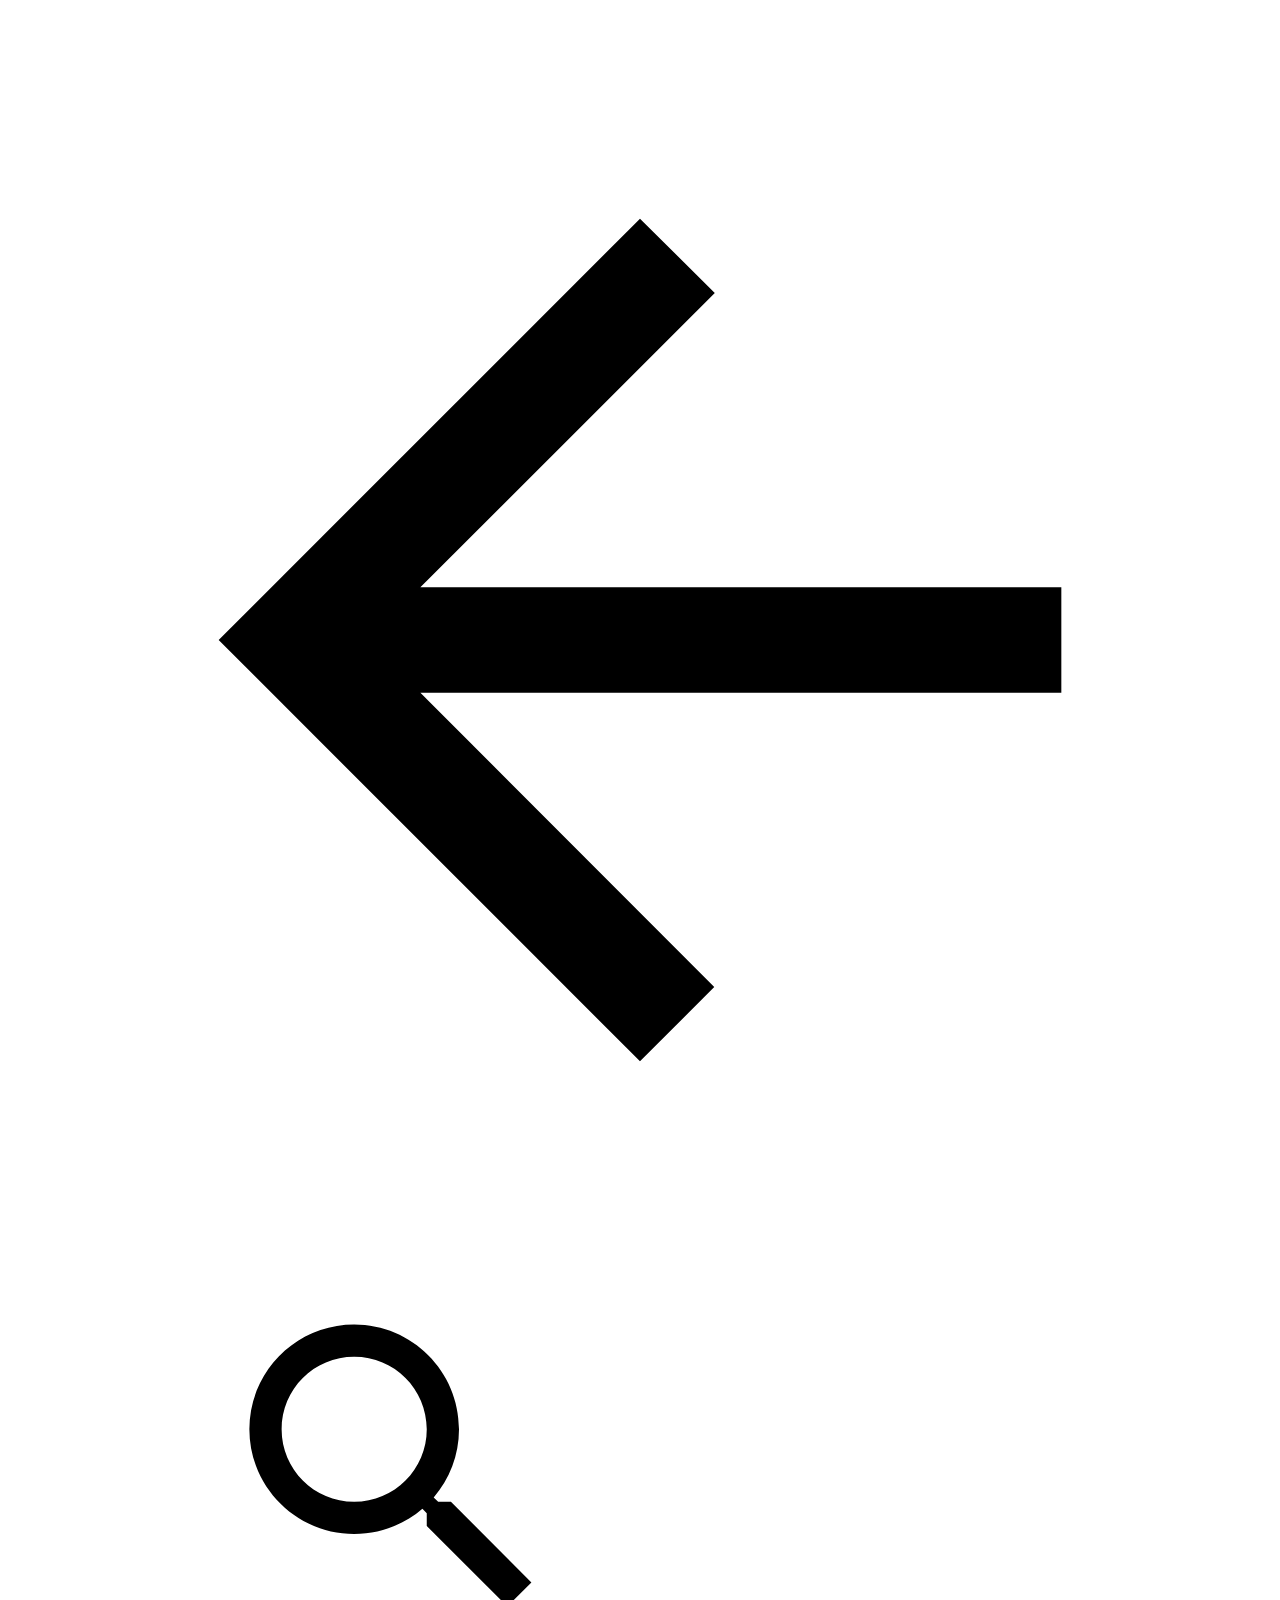
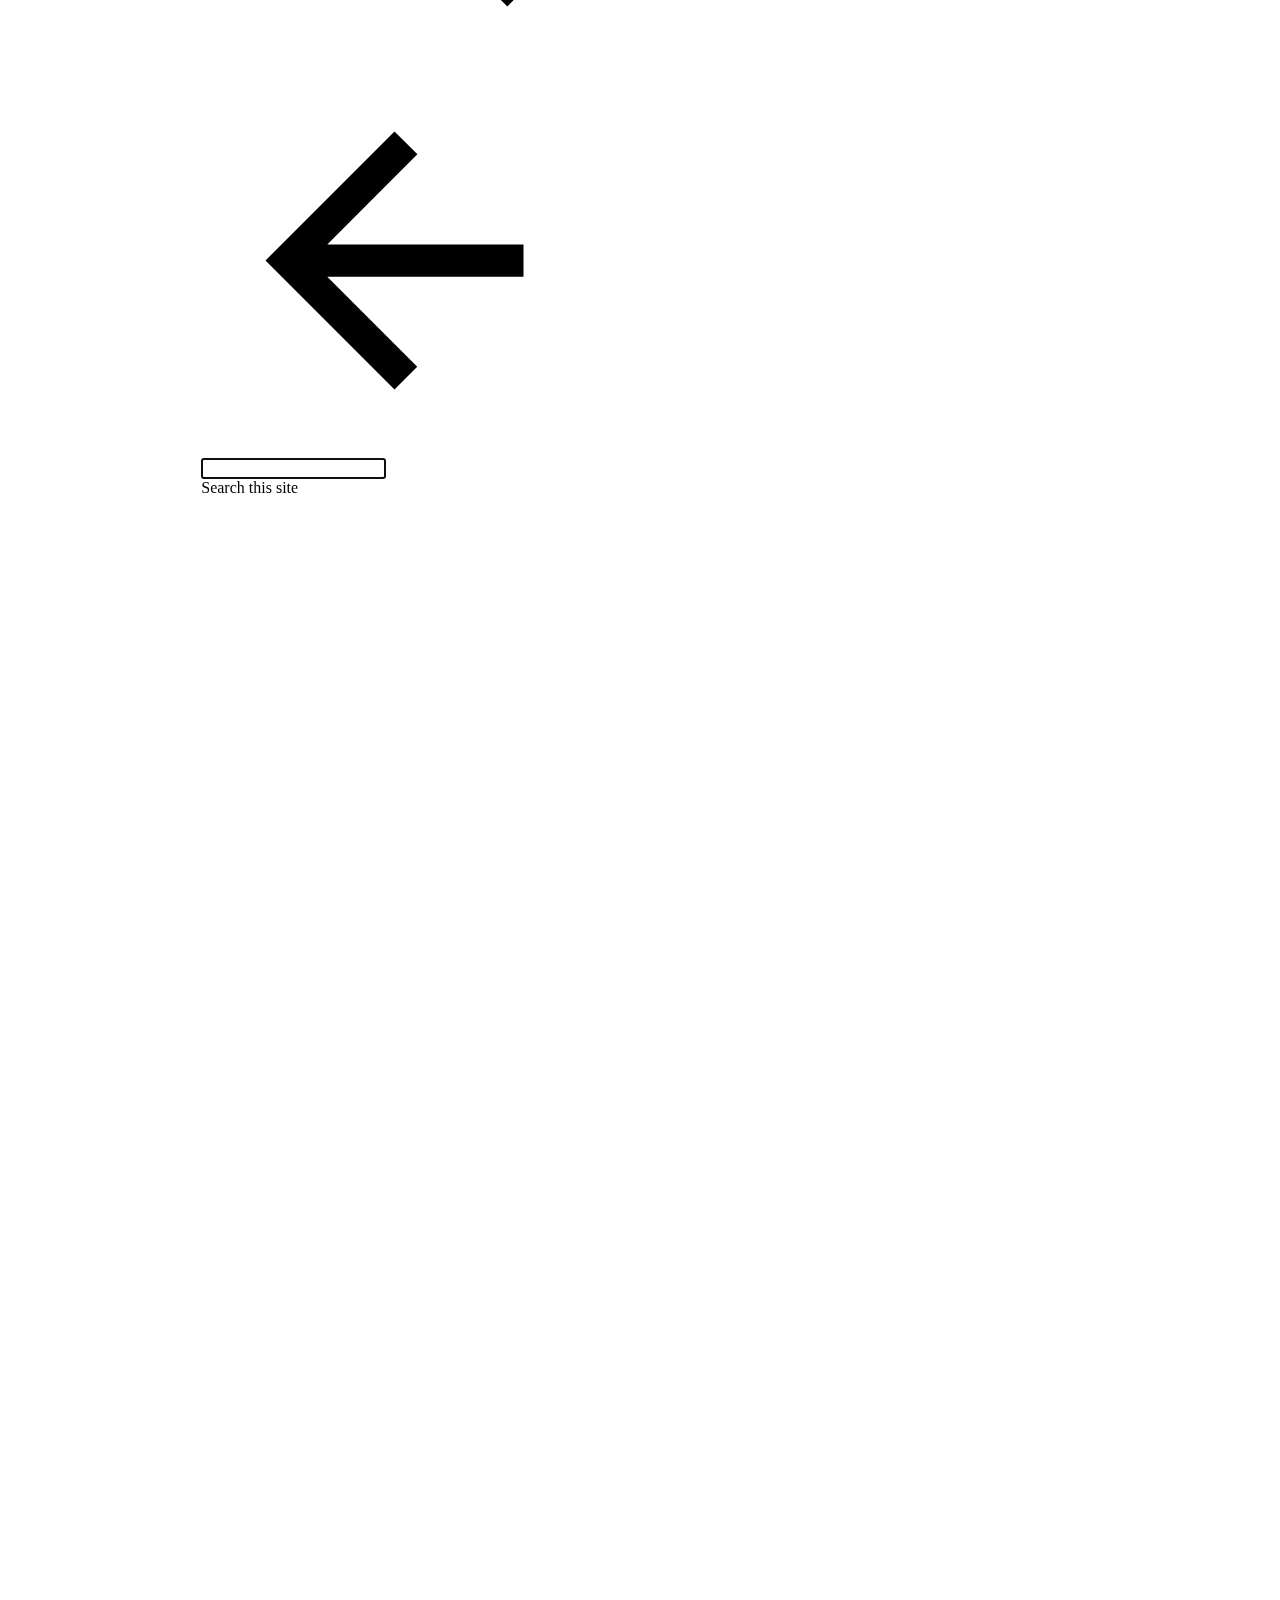
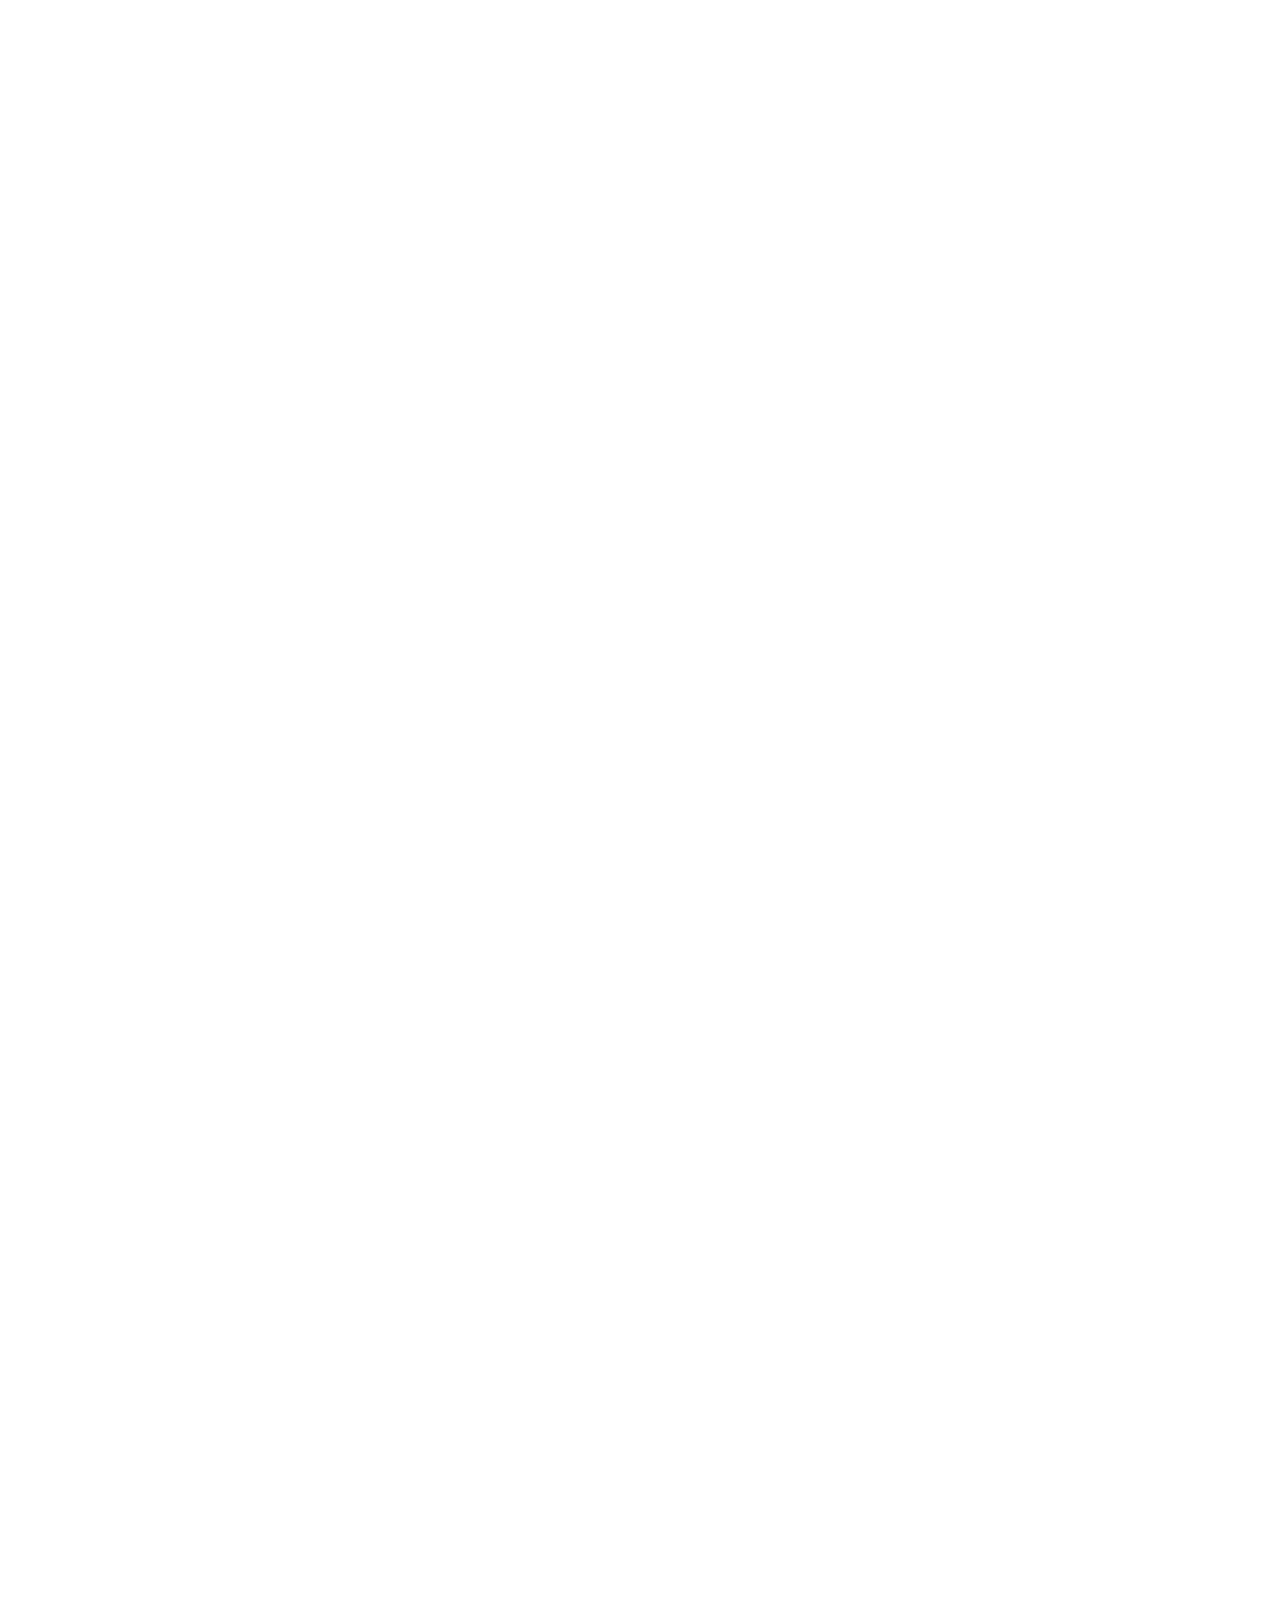
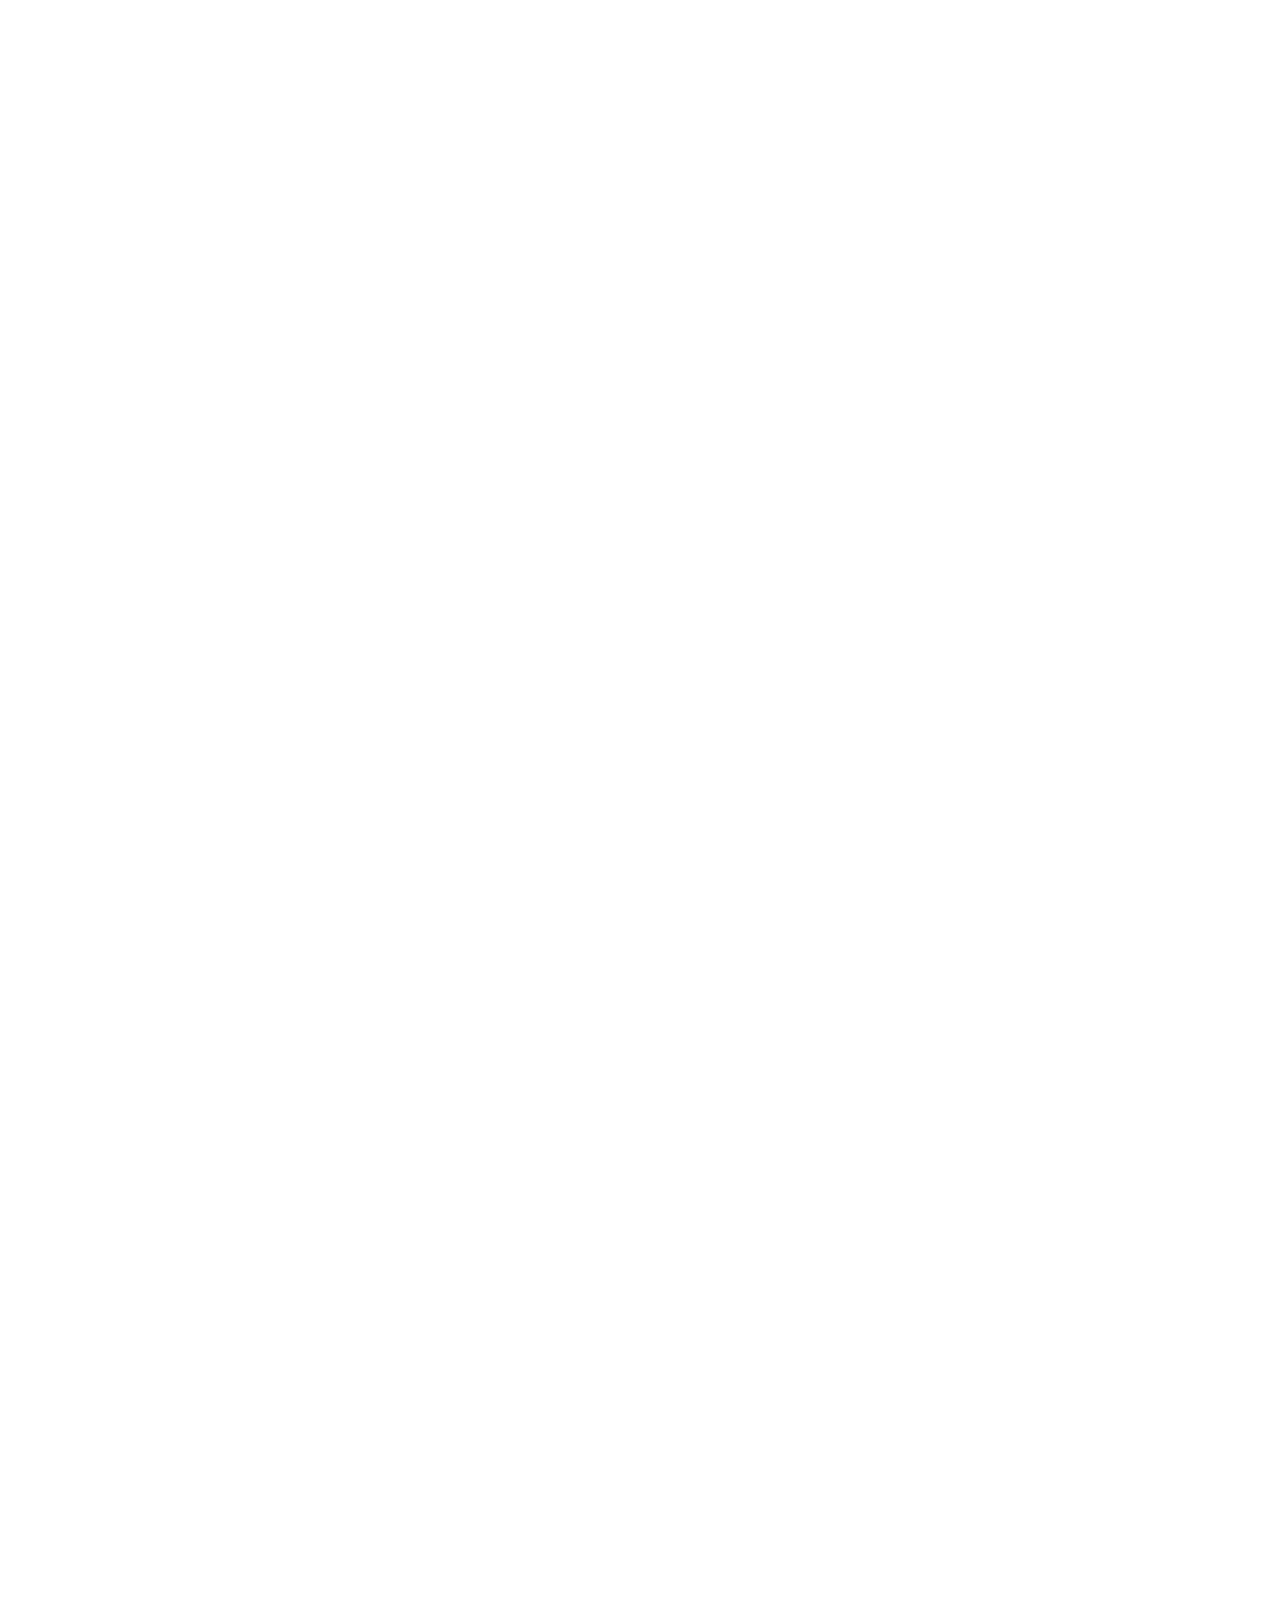
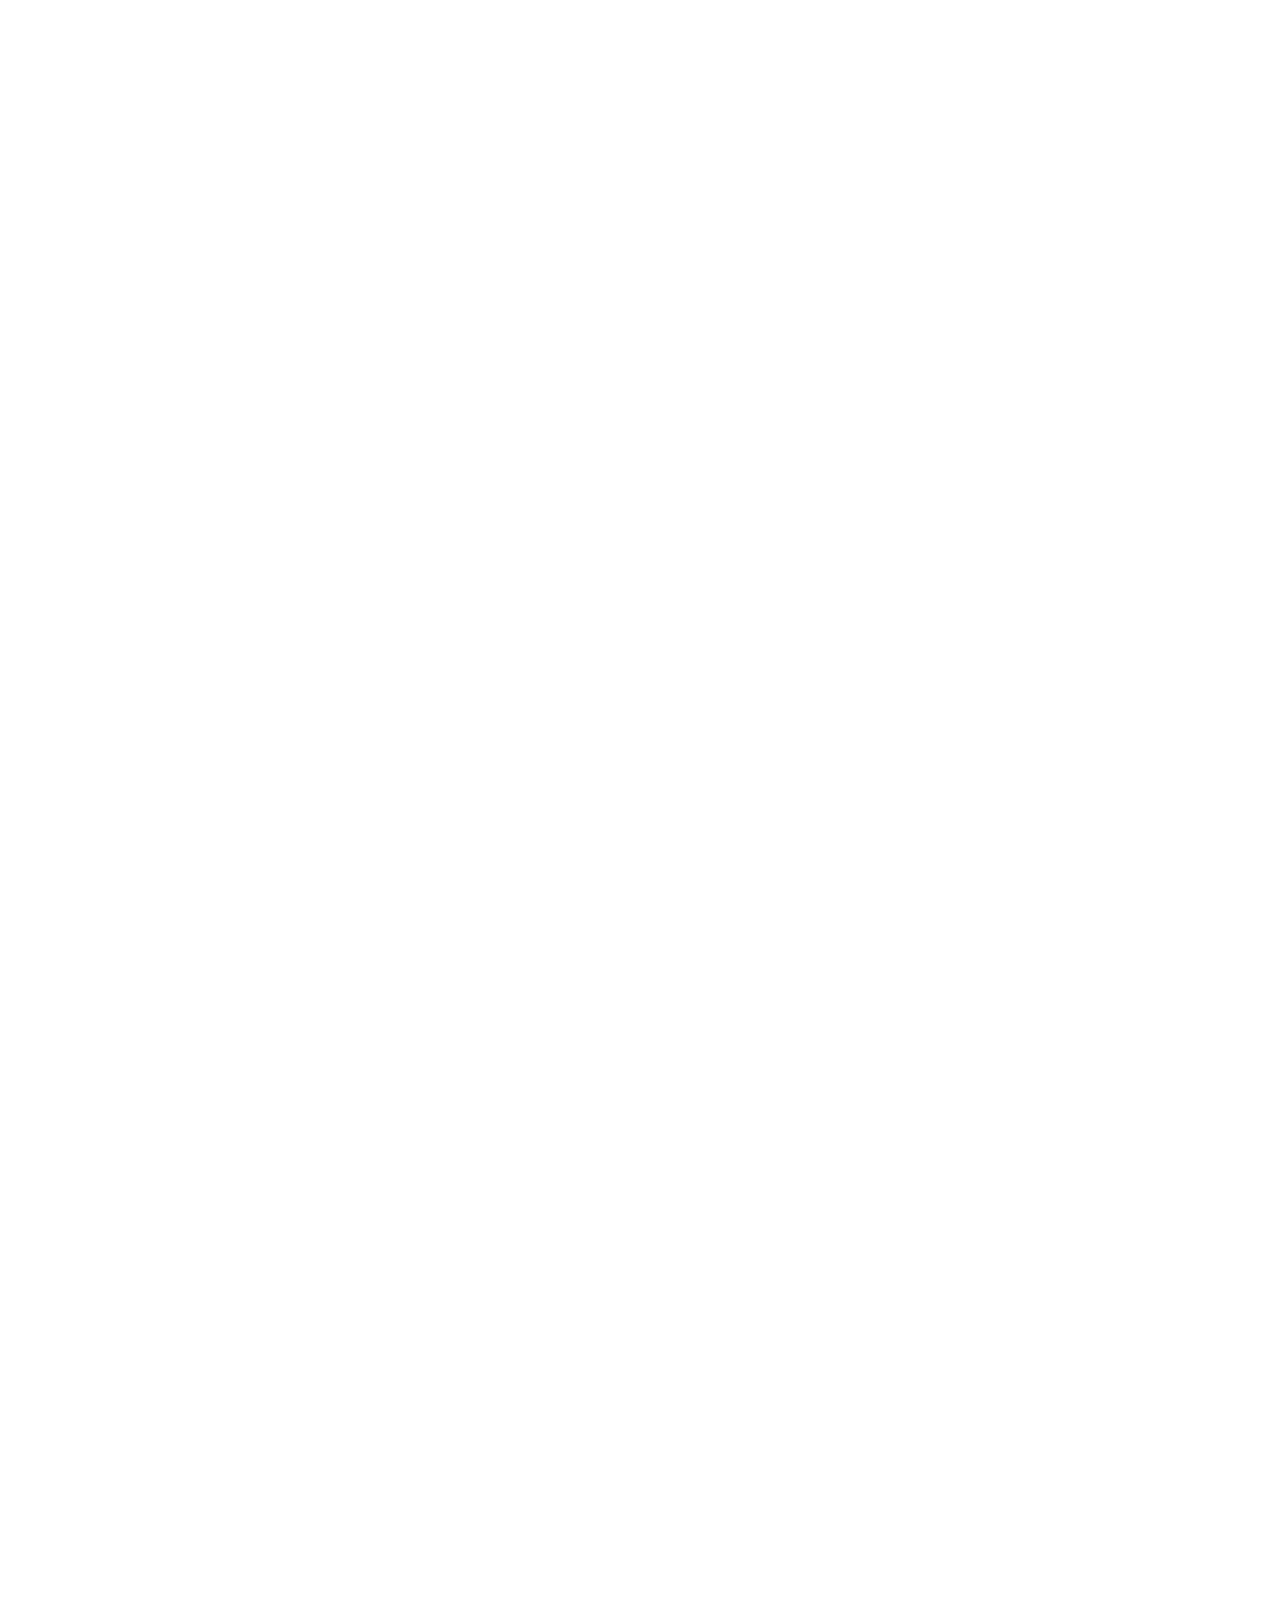
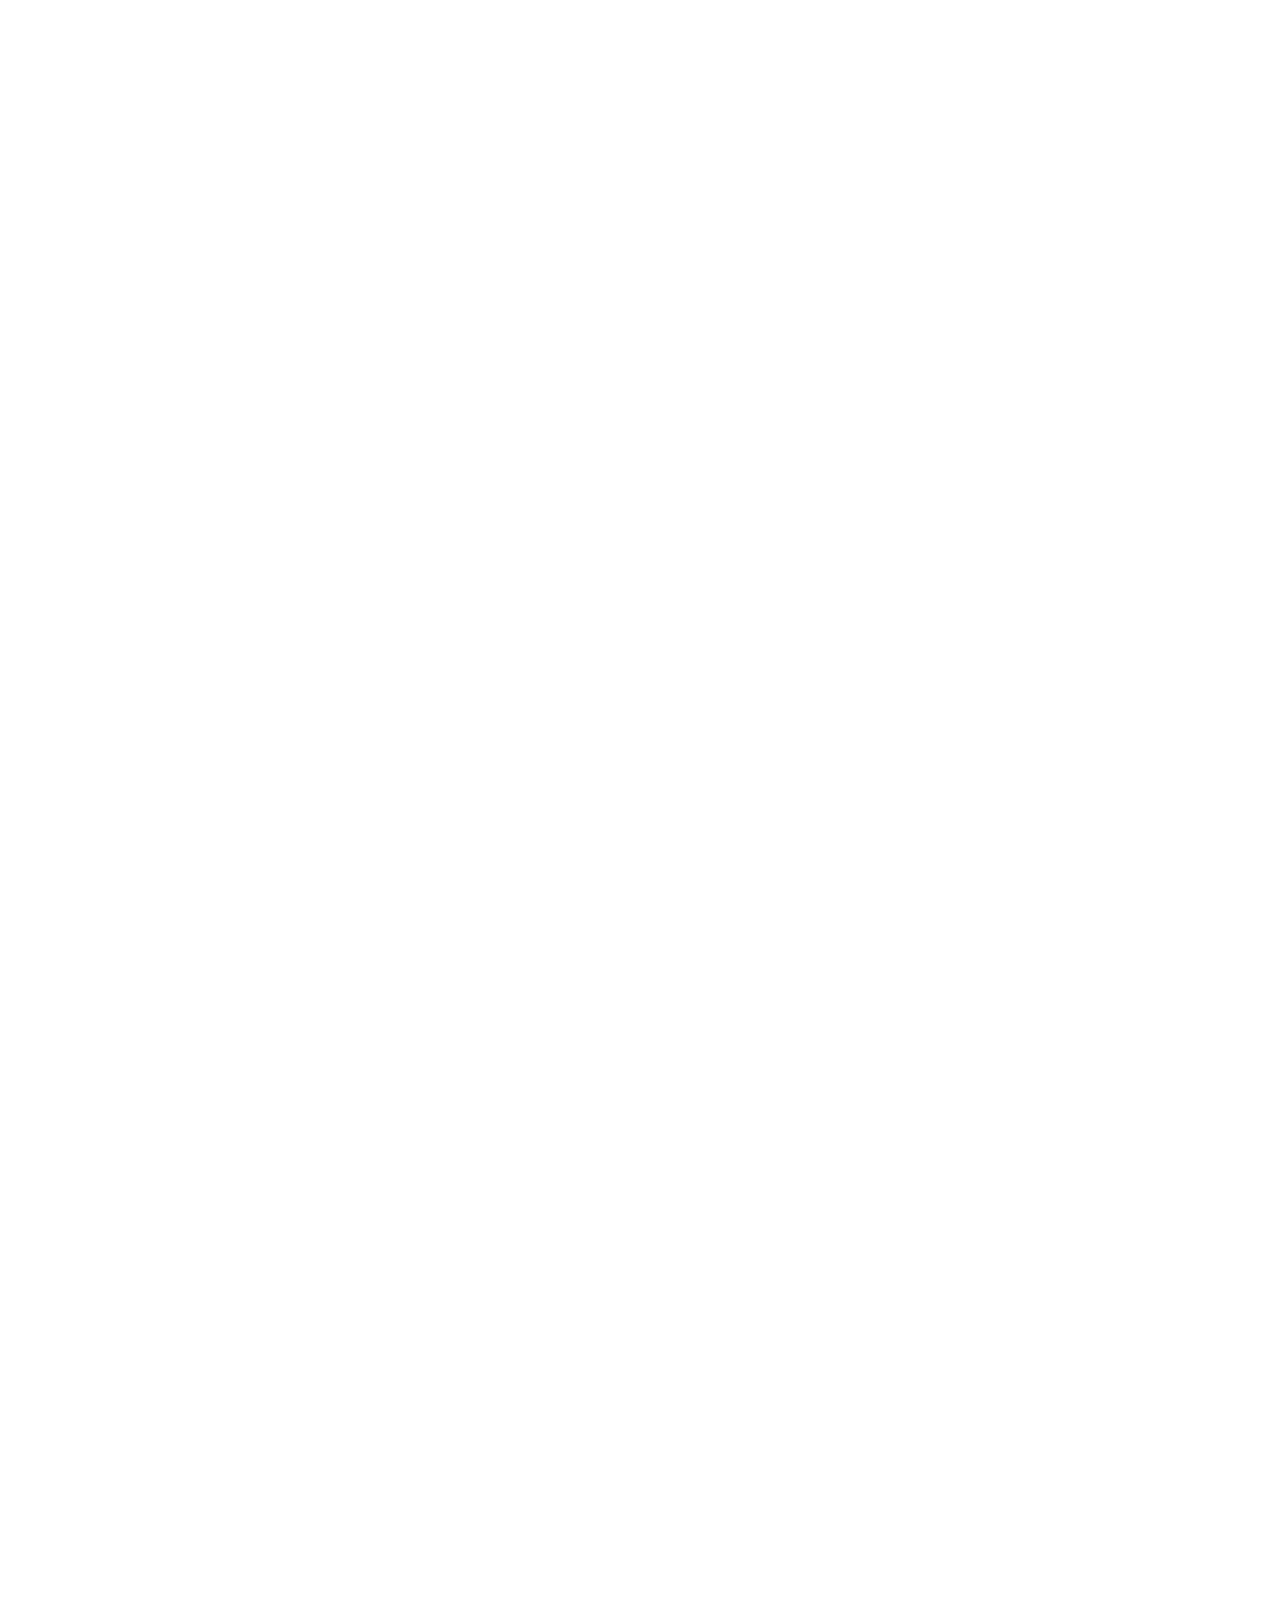
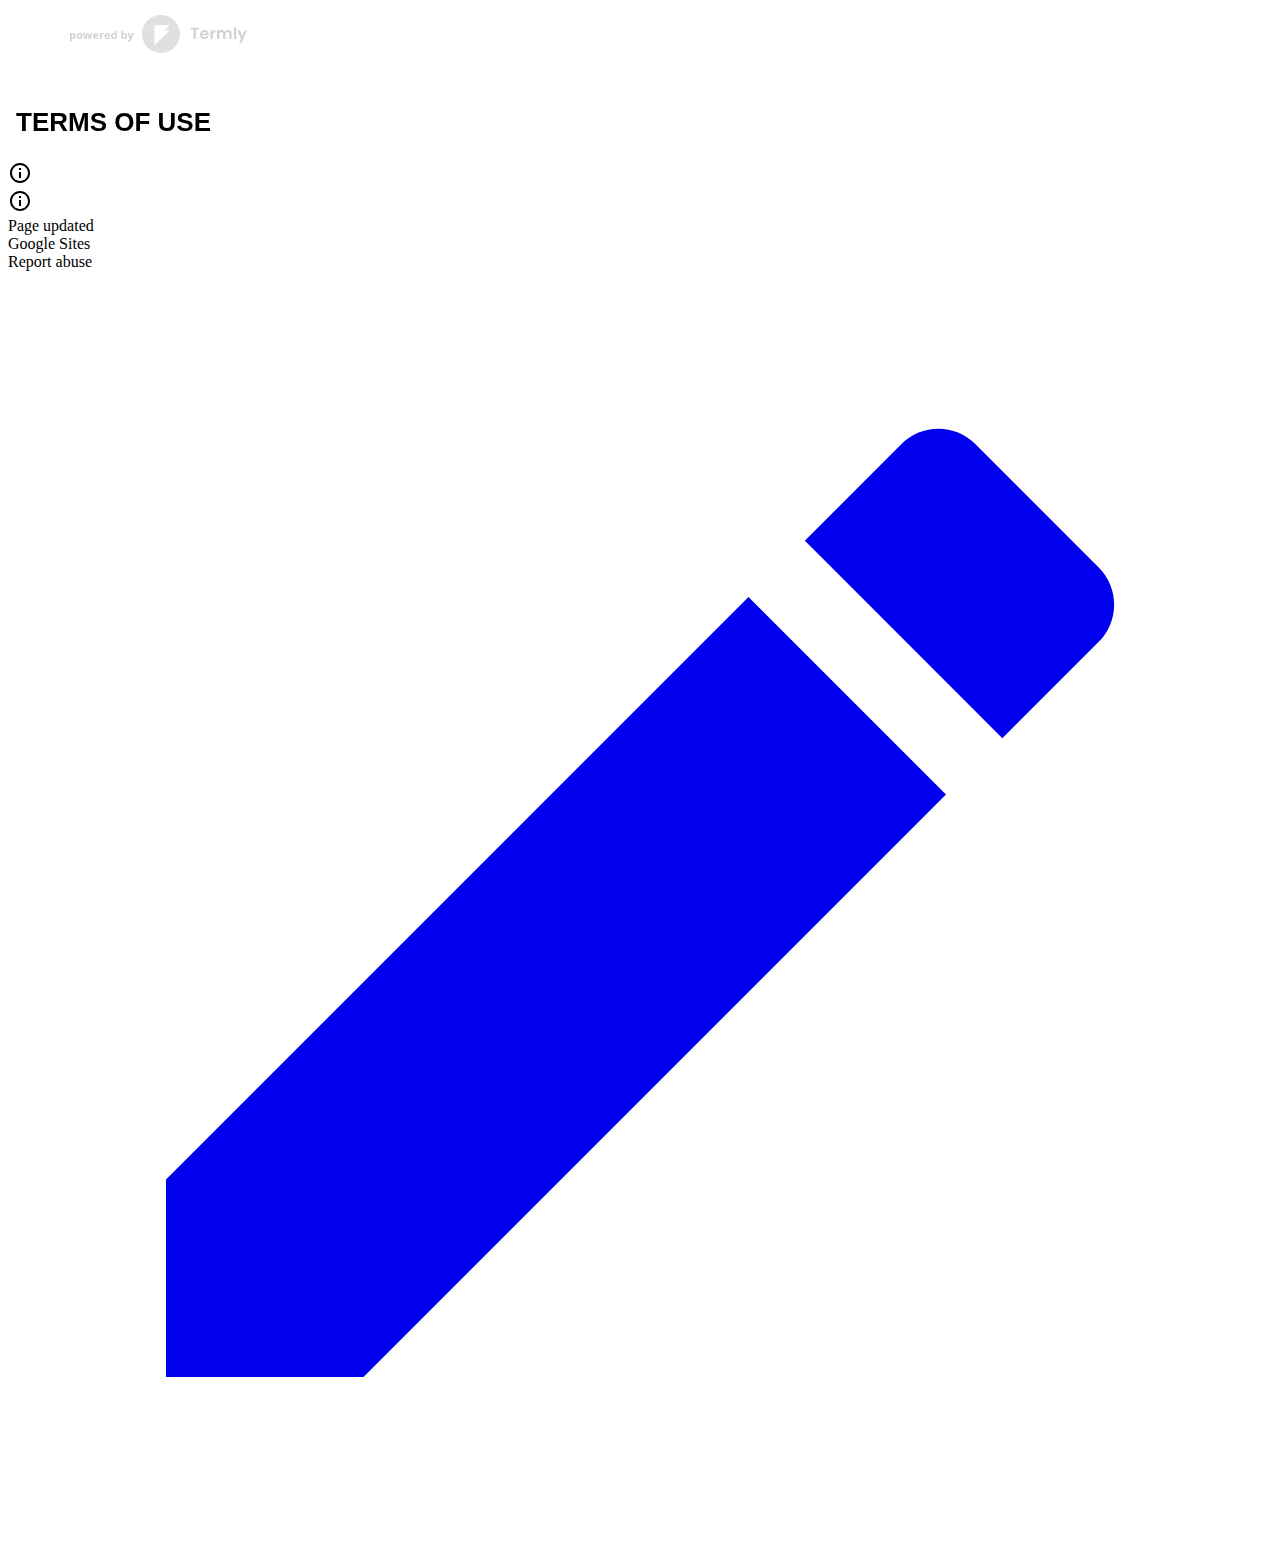
==== terms.html @ 9de00f24 "added terms" ====
<!DOCTYPE html>
<!-- saved from url=(0061)https://sites.google.com/view/advantage-ace-terms-of-use/home -->
<html lang="en" itemscope="" itemtype="http://schema.org/WebPage"><head><meta http-equiv="Content-Type" content="text/html; charset=UTF-8"><script src="./terms_files/cb=gapi.loaded_1" nonce="" async=""></script><script src="./terms_files/cb=gapi(1).loaded_0" nonce="" async=""></script><script nonce="">var DOCS_timing={}; DOCS_timing['sl']=new Date().getTime();</script><script nonce="">function _DumpException(e) {throw e;}</script><script data-id="_gd" nonce="">window.WIZ_global_data = {"nQyAE":{}};</script><script nonce="">_docs_flag_initialData={"atari-emtpr":false,"atari-ebidm":true,"atari-ebids":true,"atari-eibrm":false,"docs-text-elei":false,"docs-text-usc":true,"atari-bae":false,"docs-text-emtps":true,"docs-text-etsrdpn":false,"docs-text-etsrds":false,"docs-text-endes":false,"docs-text-escpv":true,"docs-text-ecfs":false,"docs-text-ecis":false,"docs-text-eectfs":false,"docs-text-edctzs":true,"docs-text-eetxpc":false,"docs-text-eetxp":false,"docs-text-ertkmcp":true,"docs-text-ettctvs":false,"docs-text-ettts":false,"docs-text-escoubs":false,"docs-text-escivs":false,"docs-text-escitrbs":false,"docs-text-ecgvd":false,"docs-text-esbbcts":true,"docs-text-etccdts":false,"docs-text-etcchrs":false,"docs-text-etctrs":false,"docs-text-eltbbs":false,"docs-text-ecltts":false,"docs-text-elaiabbs":false,"docs-text-eiosmc":false,"docs-text-etb":false,"docs-text-esbefr":false,"docs-text-ipi":false,"docs-etshc":false,"docs-text-tbcb":2.0E7,"docs-efsmsdl":false,"docs-text-etof":false,"docs-text-ehlb":false,"docs-text-epa":true,"docs-text-dwit":false,"docs-text-elawp":false,"docs-eec":false,"docs-ecot":"","docs-text-enbcr":false,"docs-sup":"","umss":false,"docs-eldi":false,"docs-dli":false,"docs-liap":"/logImpressions","ilcm":{"eui":"AHKXmL04--1tDky5cfRKBgB7f0PUEH7fqfTP4nqOOZT9oSzAnpJGAnD2l9qxUKXcnD6DAQn4IwAf","je":1,"sstu":1726687409461445,"si":"CMaxt-2bzYgDFcZGNwgdpeYXQw","gsc":null,"ei":[5703839,5704621,5706832,5706836,5707711,5737784,5737800,5738513,5738529,5740798,5740814,5743108,5743124,5747261,5748013,5748029,5752678,5752694,5753313,5753329,5754213,5754229,5755080,5755096,5758807,5758823,5762243,5762259,5764252,5764268,5765535,5765551,5766761,5766777,5767835,5767851,5773662,5773678,5774331,5774347,5774836,5774852,5776501,5776517,5784931,5784947,5784951,5784967,5791766,5791782,5796457,5796473,5798980,5798996,14101306,14101502,14101510,14101534,49372435,49372443,49375314,49375322,49472063,49472071,49622823,49622831,49623173,49623181,49643568,49643576,49644015,49644023,49769337,49769345,49822921,49822929,49823164,49823172,49833462,49833470,49842855,49842863,49924706,49924714,50221720,50221728,50266222,50266230,50273528,50273536,50297076,50297084,50297426,50297434,50498907,50498915,50529103,50529111,50586962,50586970,70971256,70971264,71038255,71038263,71079938,71079946,71085241,71085249,71185170,71185178,71197826,71197834,71238946,71238954,71252297,71252305,71289146,71289154,71387889,71387897,71429507,71429515,71473301,71473309,71478200,71478208,71478589,71478597,71528597,71528605,71530083,71530091,71532749,71532757,71533361,71533377,71544834,71544842,71545513,71545521,71546425,71546433,71554472,71554480,71560069,71560077,71561541,71561549,71573870,71573878,71592490,71592498,71652641,71658040,71658048,71659813,71659821,71689860,71689868,71720760,71721087,71721095,71798420,71798436,71798440,71798456,71868050,71868058,71897704,71897712,71897827,71897835,71924351,71924359,71960540,71960548,71961126,71961134,94333153,94333161,94351507,94351515,94353368,94353376,94397741,94397749,94413607,94413615,94434257,94434265,94435578,94435586,94489858,94489866,94502654,94502662,94507744,94507752,94518793,94518801,94526768,94526776,94597639,94597647,94630911,94661802,94661810,94707424,94707432,94784571,94784579,94904079,94904087,94929210,94929218,94931531,94931539,94942490,94942498,95087186,95087194,95112873,95112881,95118551,95118559,95234871,95234879,95251262,95251270,95266740,95266748,95270945,95270953,95271343,95271351,95286373,95286381,95314802,95314810,99237681,99237689,99310979,99310987,99368792,99368800,99402331,99402339,100130662,100130678],"crc":0,"cvi":[]},"docs-ccdil":false,"docs-eil":true,"info_params":{"token":"AHL0AtIbfiCvHb8s9n_Yh66RqpL7Uecy7w:1726687409288"},"buildLabel":"editors.sites-viewer-frontend_20240910.02_p3","docs-show_debug_info":false,"atari-jefp":"/_/view/jserror","docs-jern":"view","atari-rhpp":"/_/view","docs-ecuach":false,"docs-cclt":2033,"docs-ecci":true,"docs-esi":false,"docs-efypr":true,"docs-eyprp":true}; _docs_flag_cek= null ; if (window['DOCS_timing']) {DOCS_timing['ifdld']=new Date().getTime();}</script><meta name="viewport" content="width=device-width, initial-scale=1"><meta http-equiv="X-UA-Compatible" content="IE=edge"><meta name="referrer" content="strict-origin-when-cross-origin"><link rel="icon" href="https://ssl.gstatic.com/atari/images/public/favicon.ico"><meta property="og:title" content="Home"><meta property="og:type" content="website"><meta property="og:url" content="https://sites.google.com/view/advantage-ace-terms-of-use/home"><meta itemprop="name" content="Home"><meta itemprop="url" content="https://sites.google.com/view/advantage-ace-terms-of-use/home"><link href="./terms_files/css" rel="stylesheet" nonce=""><link href="./terms_files/css(1)" rel="stylesheet" nonce=""><link rel="stylesheet" href="./terms_files/rs=AGEqA5k6Gv7VsH2wkHZzkOB7i98VSmTOcg" data-id="_cl" nonce=""><script nonce=""></script><title>Home</title><style jsname="ptDGoc" nonce="">.M63kCb{background-color: rgba(255,255,255,1);}.OUGEr{color: rgba(33,33,33,1);}.duRjpb .OUGEr{color: rgba(34,110,147,1);}.JYVBee .OUGEr{color: rgba(34,110,147,1);}.OmQG5e .OUGEr{color: rgba(33,33,33,1);}.iwQgFb{background-color: rgba(0,0,0,0.150000006);}.ySLm4c{font-family: Lato, sans-serif;}.CbiMKe{background-color: rgba(30,108,147,1);}.qeLZfd .zfr3Q{color: rgba(33,33,33,1);}.qeLZfd .qnVSj{color: rgba(33,33,33,1);}.qeLZfd .Glwbz{color: rgba(33,33,33,1);}.qeLZfd .duRjpb{color: rgba(34,110,147,1);}.qeLZfd .qLrapd{color: rgba(34,110,147,1);}.qeLZfd .JYVBee{color: rgba(34,110,147,1);}.qeLZfd .aHM7ed{color: rgba(34,110,147,1);}.qeLZfd .OmQG5e{color: rgba(33,33,33,1);}.qeLZfd .NHD4Gf{color: rgba(33,33,33,1);}.qeLZfd .aw5Odc{color: rgba(0,101,128,1);}.qeLZfd .dhtgD:hover{color: rgba(0,0,0,1);}.qeLZfd .dhtgD:visited{color: rgba(0,101,128,1);}.qeLZfd .iwQgFb{background-color: rgba(0,0,0,0.150000006);}.qeLZfd .OUGEr{color: rgba(33,33,33,1);}.qeLZfd .duRjpb .OUGEr{color: rgba(34,110,147,1);}.qeLZfd .JYVBee .OUGEr{color: rgba(34,110,147,1);}.qeLZfd .OmQG5e .OUGEr{color: rgba(33,33,33,1);}.qeLZfd:before{background-color: rgba(242,242,242,1); display: block;}.lQAHbd .zfr3Q{color: rgba(255,255,255,1);}.lQAHbd .qnVSj{color: rgba(255,255,255,1);}.lQAHbd .Glwbz{color: rgba(255,255,255,1);}.lQAHbd .duRjpb{color: rgba(255,255,255,1);}.lQAHbd .qLrapd{color: rgba(255,255,255,1);}.lQAHbd .JYVBee{color: rgba(255,255,255,1);}.lQAHbd .aHM7ed{color: rgba(255,255,255,1);}.lQAHbd .OmQG5e{color: rgba(255,255,255,1);}.lQAHbd .NHD4Gf{color: rgba(255,255,255,1);}.lQAHbd .aw5Odc{color: rgba(255,255,255,1);}.lQAHbd .dhtgD:hover{color: rgba(255,255,255,1);}.lQAHbd .dhtgD:visited{color: rgba(255,255,255,1);}.lQAHbd .iwQgFb{background-color: rgba(255,255,255,0.150000006);}.lQAHbd .OUGEr{color: rgba(255,255,255,1);}.lQAHbd .duRjpb .OUGEr{color: rgba(255,255,255,1);}.lQAHbd .JYVBee .OUGEr{color: rgba(255,255,255,1);}.lQAHbd .OmQG5e .OUGEr{color: rgba(255,255,255,1);}.lQAHbd .CbiMKe{background-color: rgba(255,255,255,1);}.lQAHbd:before{background-color: rgba(30,108,147,1); display: block;}.cJgDec .zfr3Q{color: rgba(255,255,255,1);}.cJgDec .zfr3Q .OUGEr{color: rgba(255,255,255,1);}.cJgDec .qnVSj{color: rgba(255,255,255,1);}.cJgDec .Glwbz{color: rgba(255,255,255,1);}.cJgDec .qLrapd{color: rgba(255,255,255,1);}.cJgDec .aHM7ed{color: rgba(255,255,255,1);}.cJgDec .NHD4Gf{color: rgba(255,255,255,1);}.cJgDec .IFuOkc:before{background-color: rgba(33,33,33,1); opacity: 0; display: block;}.O13XJf{height: 340px; padding-bottom: 60px; padding-top: 60px;}.O13XJf .IFuOkc{background-color: rgba(34,110,147,1); background-image: url(https://ssl.gstatic.com/atari/images/simple-header-blended-small.png);}.O13XJf .IFuOkc:before{background-color: rgba(33,33,33,1); opacity: 0.4; display: block;}.O13XJf .zfr3Q{color: rgba(255,255,255,1);}.O13XJf .qnVSj{color: rgba(255,255,255,1);}.O13XJf .Glwbz{color: rgba(255,255,255,1);}.O13XJf .duRjpb{color: rgba(255,255,255,1);}.O13XJf .qLrapd{color: rgba(255,255,255,1);}.O13XJf .JYVBee{color: rgba(255,255,255,1);}.O13XJf .aHM7ed{color: rgba(255,255,255,1);}.O13XJf .OmQG5e{color: rgba(255,255,255,1);}.O13XJf .NHD4Gf{color: rgba(255,255,255,1);}.tpmmCb .zfr3Q{color: rgba(33,33,33,1);}.tpmmCb .zfr3Q .OUGEr{color: rgba(33,33,33,1);}.tpmmCb .qnVSj{color: rgba(33,33,33,1);}.tpmmCb .Glwbz{color: rgba(33,33,33,1);}.tpmmCb .qLrapd{color: rgba(33,33,33,1);}.tpmmCb .aHM7ed{color: rgba(33,33,33,1);}.tpmmCb .NHD4Gf{color: rgba(33,33,33,1);}.tpmmCb .IFuOkc:before{background-color: rgba(255,255,255,1); display: block;}.tpmmCb .Wew9ke{fill: rgba(33,33,33,1);}.aw5Odc{color: rgba(0,101,128,1);}.dhtgD:hover{color: rgba(0,122,147,1);}.dhtgD:active{color: rgba(0,122,147,1);}.dhtgD:visited{color: rgba(0,101,128,1);}.Zjiec{color: rgba(255,255,255,1); font-family: Lato, sans-serif; font-size: 19pt; font-weight: 300; letter-spacing: 1px; line-height: 1.3; padding-bottom: 62.5px; padding-left: 48px; padding-right: 36px; padding-top: 11.5px;}.XMyrgf{margin-top: 0px; margin-left: 48px; margin-bottom: 24px; margin-right: 24px;}.TlfmSc{color: rgba(255,255,255,1); font-family: Lato, sans-serif; font-size: 15pt; font-weight: 300; line-height: 1.333;}.Mz8gvb{color: rgba(255,255,255,1);}.zDUgLc{background-color: rgba(33,33,33,1);}.QTKDff.chg4Jd:focus{background-color: rgba(255,255,255,0.1199999973);}.YTv4We{color: rgba(178,178,178,1);}.YTv4We:hover:before{background-color: rgba(255,255,255,0.1199999973); display: block;}.YTv4We.chg4Jd:focus:before{border-color: rgba(255,255,255,0.3600000143); display: block;}.eWDljc{background-color: rgba(33,33,33,1);}.eWDljc .hDrhEe{padding-left: 8px;}.ZXW7w{color: rgba(255,255,255,1); opacity: 0.26;}.PsKE7e{color: rgba(255,255,255,1); font-family: Lato, sans-serif; font-size: 12pt; font-weight: 300;}.lhZOrc{color: rgba(73,170,212,1);}.hDrhEe:hover{color: rgba(73,170,212,1);}.M9vuGd{color: rgba(73,170,212,1); font-weight: 400;}.jgXgSe:hover{color: rgba(73,170,212,1);}.j10yRb:hover{color: rgba(0,188,212,1);}.j10yRb.chg4Jd:focus:before{border-color: rgba(255,255,255,0.3600000143); display: block;}.tCHXDc{color: rgba(255,255,255,1);}.iWs3gf.chg4Jd:focus{background-color: rgba(255,255,255,0.1199999973);}.wgxiMe{background-color: rgba(33,33,33,1);}.fOU46b .TlfmSc{color: rgba(255,255,255,1);}.fOU46b .KJll8d{background-color: rgba(255,255,255,1);}.fOU46b .Mz8gvb{color: rgba(255,255,255,1);}.fOU46b .Mz8gvb.chg4Jd:focus:before{border-color: rgba(255,255,255,1); display: block;}.fOU46b .qV4dIc{color: rgba(255,255,255,0.8700000048);}.fOU46b .jgXgSe:hover{color: rgba(255,255,255,1);}.fOU46b .M9vuGd{color: rgba(255,255,255,1);}.fOU46b .tCHXDc{color: rgba(255,255,255,0.8700000048);}.fOU46b .iWs3gf.chg4Jd:focus{background-color: rgba(255,255,255,0.1199999973);}.fOU46b .G8QRnc .Mz8gvb{color: rgba(0,0,0,0.8000000119);}.fOU46b .G8QRnc .Mz8gvb.chg4Jd:focus:before{border-color: rgba(0,0,0,0.8000000119); display: block;}.fOU46b .G8QRnc .ZXW7w{color: rgba(0,0,0,0.8000000119);}.fOU46b .G8QRnc .TlfmSc{color: rgba(0,0,0,0.8000000119);}.fOU46b .G8QRnc .KJll8d{background-color: rgba(0,0,0,0.8000000119);}.fOU46b .G8QRnc .qV4dIc{color: rgba(0,0,0,0.6399999857);}.fOU46b .G8QRnc .jgXgSe:hover{color: rgba(0,0,0,0.8199999928);}.fOU46b .G8QRnc .M9vuGd{color: rgba(0,0,0,0.8199999928);}.fOU46b .G8QRnc .tCHXDc{color: rgba(0,0,0,0.6399999857);}.fOU46b .G8QRnc .iWs3gf.chg4Jd:focus{background-color: rgba(0,0,0,0.1199999973);}.fOU46b .usN8rf .Mz8gvb{color: rgba(0,0,0,0.8000000119);}.fOU46b .usN8rf .Mz8gvb.chg4Jd:focus:before{border-color: rgba(0,0,0,0.8000000119); display: block;}.fOU46b .usN8rf .ZXW7w{color: rgba(0,0,0,0.8000000119);}.fOU46b .usN8rf .TlfmSc{color: rgba(0,0,0,0.8000000119);}.fOU46b .usN8rf .KJll8d{background-color: rgba(0,0,0,0.8000000119);}.fOU46b .usN8rf .qV4dIc{color: rgba(0,0,0,0.6399999857);}.fOU46b .usN8rf .jgXgSe:hover{color: rgba(0,0,0,0.8199999928);}.fOU46b .usN8rf .M9vuGd{color: rgba(0,0,0,0.8199999928);}.fOU46b .usN8rf .tCHXDc{color: rgba(0,0,0,0.6399999857);}.fOU46b .usN8rf .iWs3gf.chg4Jd:focus{background-color: rgba(0,0,0,0.1199999973);}.fOU46b .aCIEDd .qV4dIc{color: rgba(33,33,33,1);}.fOU46b .aCIEDd .TlfmSc{color: rgba(33,33,33,1);}.fOU46b .aCIEDd .KJll8d{background-color: rgba(33,33,33,1);}.fOU46b .aCIEDd .ZXW7w{color: rgba(33,33,33,1);}.fOU46b .aCIEDd .jgXgSe:hover{color: rgba(33,33,33,1); opacity: 0.82;}.fOU46b .aCIEDd .Mz8gvb{color: rgba(33,33,33,1);}.fOU46b .aCIEDd .tCHXDc{color: rgba(33,33,33,1);}.fOU46b .aCIEDd .iWs3gf.chg4Jd:focus{background-color: rgba(33,33,33,0.1199999973);}.fOU46b .a3ETed .qV4dIc{color: rgba(255,255,255,1);}.fOU46b .a3ETed .TlfmSc{color: rgba(255,255,255,1);}.fOU46b .a3ETed .KJll8d{background-color: rgba(255,255,255,1);}.fOU46b .a3ETed .ZXW7w{color: rgba(255,255,255,1);}.fOU46b .a3ETed .jgXgSe:hover{color: rgba(255,255,255,1); opacity: 0.82;}.fOU46b .a3ETed .Mz8gvb{color: rgba(255,255,255,1);}.fOU46b .a3ETed .tCHXDc{color: rgba(255,255,255,1);}.fOU46b .a3ETed .iWs3gf.chg4Jd:focus{background-color: rgba(255,255,255,0.1199999973);}@media only screen and (min-width: 1280px){.XeSM4.b2Iqye.fOU46b .LBrwzc .tCHXDc{color: rgba(255,255,255,0.8700000048);}}.XeSM4.b2Iqye.fOU46b .LBrwzc .iWs3gf.chg4Jd:focus{background-color: rgba(255,255,255,0.1199999973);}@media only screen and (min-width: 1280px){.KuNac.b2Iqye.fOU46b .tCHXDc{color: rgba(0,0,0,0.6399999857);}}.KuNac.b2Iqye.fOU46b .iWs3gf.chg4Jd:focus{background-color: rgba(0,0,0,0.1199999973);}.fOU46b .zDUgLc{opacity: 0;}.LBrwzc .ZXW7w{color: rgba(0,0,0,1);}.LBrwzc .KJll8d{background-color: rgba(0,0,0,1);}.GBy4H .ZXW7w{color: rgba(255,255,255,1);}.GBy4H .KJll8d{background-color: rgba(255,255,255,1);}.eBSUbc{background-color: rgba(33,33,33,1); color: rgba(0,188,212,0.6999999881);}.BFDQOb:hover{color: rgba(73,170,212,1);}.ImnMyf{background-color: rgba(255,255,255,1); color: rgba(33,33,33,1);}.Vs12Bd{background-color: rgba(242,242,242,1); color: rgba(33,33,33,1);}.S5d9Rd{background-color: rgba(30,108,147,1); color: rgba(255,255,255,1);}.zfr3Q{color: rgba(33,33,33,1); font-family: Lato, sans-serif; font-size: 11pt; font-weight: 400; line-height: 1.6667; margin-top: 12px;}.qnVSj{color: rgba(33,33,33,1);}.Glwbz{color: rgba(33,33,33,1);}.duRjpb{color: rgba(34,110,147,1); font-family: Lato, sans-serif; font-size: 34pt; font-weight: 300; letter-spacing: 0.5px; line-height: 1.2; margin-top: 30px;}.Ap4VC{margin-bottom: -30px;}.qLrapd{color: rgba(34,110,147,1);}.JYVBee{color: rgba(34,110,147,1); font-family: Lato, sans-serif; font-size: 19pt; font-weight: 400; line-height: 1.4; margin-top: 20px;}.CobnVe{margin-bottom: -20px;}.aHM7ed{color: rgba(34,110,147,1);}.OmQG5e{color: rgba(33,33,33,1); font-family: Lato, sans-serif; font-size: 15pt; font-style: normal; font-weight: 400; line-height: 1.25; margin-top: 16px;}.GV3q8e{margin-bottom: -16px;}.NHD4Gf{color: rgba(33,33,33,1);}.LB7kq .duRjpb{font-size: 64pt; letter-spacing: 2px; line-height: 1; margin-top: 40px;}.LB7kq .JYVBee{font-size: 25pt; font-weight: 300; line-height: 1.1; margin-top: 25px;}@media only screen and (max-width: 479px){.LB7kq .duRjpb{font-size: 40pt;}}@media only screen and (min-width: 480px) and (max-width: 767px){.LB7kq .duRjpb{font-size: 53pt;}}@media only screen and (max-width: 479px){.LB7kq .JYVBee{font-size: 19pt;}}@media only screen and (min-width: 480px) and (max-width: 767px){.LB7kq .JYVBee{font-size: 22pt;}}.O13XJf{height: 340px; padding-bottom: 60px; padding-top: 60px;}@media only screen and (min-width: 480px) and (max-width: 767px){.O13XJf{height: 280px; padding-bottom: 40px; padding-top: 40px;}}@media only screen and (max-width: 479px){.O13XJf{height: 250px; padding-bottom: 30px; padding-top: 30px;}}.SBrW1{height: 520px;}@media only screen and (min-width: 480px) and (max-width: 767px){.SBrW1{height: 520px;}}@media only screen and (max-width: 479px){.SBrW1{height: 400px;}}.Wew9ke{fill: rgba(255,255,255,1);}.gk8rDe{height: 180px; padding-bottom: 32px; padding-top: 60px;}.gk8rDe .zfr3Q{color: rgba(0,0,0,1);}.gk8rDe .duRjpb{color: rgba(34,110,147,1); font-size: 45pt; line-height: 1.1;}.gk8rDe .qLrapd{color: rgba(34,110,147,1);}.gk8rDe .JYVBee{color: rgba(34,110,147,1); font-size: 27pt; line-height: 1.35; margin-top: 15px;}.gk8rDe .aHM7ed{color: rgba(34,110,147,1);}.gk8rDe .OmQG5e{color: rgba(33,33,33,1);}.gk8rDe .NHD4Gf{color: rgba(33,33,33,1);}@media only screen and (max-width: 479px){.gk8rDe .duRjpb{font-size: 30pt;}}@media only screen and (min-width: 480px) and (max-width: 767px){.gk8rDe .duRjpb{font-size: 38pt;}}@media only screen and (max-width: 479px){.gk8rDe .JYVBee{font-size: 20pt;}}@media only screen and (min-width: 480px) and (max-width: 767px){.gk8rDe .JYVBee{font-size: 24pt;}}@media only screen and (min-width: 480px) and (max-width: 767px){.gk8rDe{padding-top: 45px;}}@media only screen and (max-width: 479px){.gk8rDe{padding-bottom: 0px; padding-top: 30px;}}.dhtgD{text-decoration: underline;}.JzO0Vc{background-color: rgba(33,33,33,1); font-family: Lato, sans-serif; width: 250px;}@media only screen and (min-width: 1280px){.JzO0Vc{padding-top: 48.5px;}}.TlfmSc{font-family: Lato, sans-serif; font-size: 15pt; font-weight: 300; line-height: 1.333;}.PsKE7e{font-family: Lato, sans-serif; font-size: 12pt;}.IKA38e{line-height: 1.21;}.hDrhEe{padding-bottom: 11.5px; padding-top: 11.5px;}.zDUgLc{opacity: 1;}.QmpIrf{background-color: rgba(30,108,147,1); border-color: rgba(255,255,255,1); color: rgba(255,255,255,1); font-family: Lato, sans-serif; font-size: 11pt; line-height: normal;}.xkUom{border-color: rgba(30,108,147,1); color: rgba(30,108,147,1); font-family: Lato, sans-serif; font-size: 11pt; line-height: normal;}.xkUom:hover{background-color: rgba(30,108,147,0.1000000015);}.KjwKmc{color: rgba(30,108,147,1); font-family: Lato, sans-serif; font-size: 11pt; line-height: normal; line-height: normal;}.KjwKmc:hover{background-color: rgba(30,108,147,0.1000000015);}.lQAHbd .QmpIrf{background-color: rgba(255,255,255,1); border-color: rgba(34,110,147,1); color: rgba(34,110,147,1); font-family: Lato, sans-serif; font-size: 11pt; line-height: normal;}.lQAHbd .xkUom{border-color: rgba(242,242,242,1); color: rgba(242,242,242,1); font-family: Lato, sans-serif; font-size: 11pt; line-height: normal;}.lQAHbd .xkUom:hover{background-color: rgba(255,255,255,0.1000000015);}.lQAHbd .KjwKmc{color: rgba(242,242,242,1); font-family: Lato, sans-serif; font-size: 11pt; line-height: normal;}.lQAHbd .KjwKmc:hover{background-color: rgba(255,255,255,0.1000000015);}.lQAHbd .Mt0nFe{border-color: rgba(255,255,255,0.200000003);}.cJgDec .QmpIrf{background-color: rgba(255,255,255,1); border-color: rgba(34,110,147,1); color: rgba(34,110,147,1); font-family: Lato, sans-serif; font-size: 11pt; line-height: normal;}.cJgDec .xkUom{border-color: rgba(242,242,242,1); color: rgba(242,242,242,1); font-family: Lato, sans-serif; font-size: 11pt; line-height: normal;}.cJgDec .xkUom:hover{background-color: rgba(255,255,255,0.1000000015);}.cJgDec .KjwKmc{color: rgba(242,242,242,1); font-family: Lato, sans-serif; font-size: 11pt; line-height: normal;}.cJgDec .KjwKmc:hover{background-color: rgba(255,255,255,0.1000000015);}.tpmmCb .QmpIrf{background-color: rgba(255,255,255,1); border-color: rgba(34,110,147,1); color: rgba(34,110,147,1); font-family: Lato, sans-serif; font-size: 11pt; line-height: normal;}.tpmmCb .xkUom{border-color: rgba(30,108,147,1); color: rgba(30,108,147,1); font-family: Lato, sans-serif; font-size: 11pt; line-height: normal;}.tpmmCb .xkUom:hover{background-color: rgba(30,108,147,0.1000000015);}.tpmmCb .KjwKmc{color: rgba(30,108,147,1); font-family: Lato, sans-serif; font-size: 11pt; line-height: normal;}.tpmmCb .KjwKmc:hover{background-color: rgba(30,108,147,0.1000000015);}.gk8rDe .QmpIrf{background-color: rgba(30,108,147,1); border-color: rgba(255,255,255,1); color: rgba(255,255,255,1); font-family: Lato, sans-serif; font-size: 11pt; line-height: normal;}.gk8rDe .xkUom{border-color: rgba(30,108,147,1); color: rgba(30,108,147,1); font-family: Lato, sans-serif; font-size: 11pt; line-height: normal;}.gk8rDe .xkUom:hover{background-color: rgba(30,108,147,0.1000000015);}.gk8rDe .KjwKmc{color: rgba(30,108,147,1); font-family: Lato, sans-serif; font-size: 11pt; line-height: normal;}.gk8rDe .KjwKmc:hover{background-color: rgba(30,108,147,0.1000000015);}.O13XJf .QmpIrf{background-color: rgba(255,255,255,1); border-color: rgba(34,110,147,1); color: rgba(34,110,147,1); font-family: Lato, sans-serif; font-size: 11pt; line-height: normal;}.O13XJf .xkUom{border-color: rgba(242,242,242,1); color: rgba(242,242,242,1); font-family: Lato, sans-serif; font-size: 11pt; line-height: normal;}.O13XJf .xkUom:hover{background-color: rgba(255,255,255,0.1000000015);}.O13XJf .KjwKmc{color: rgba(242,242,242,1); font-family: Lato, sans-serif; font-size: 11pt; line-height: normal;}.O13XJf .KjwKmc:hover{background-color: rgba(255,255,255,0.1000000015);}.Y4CpGd{font-family: Lato, sans-serif; font-size: 11pt;}.CMArNe{background-color: rgba(242,242,242,1);}.LBrwzc .TlfmSc{color: rgba(0,0,0,0.8000000119);}.LBrwzc .YTv4We{color: rgba(0,0,0,0.6399999857);}.LBrwzc .YTv4We.chg4Jd:focus:before{border-color: rgba(0,0,0,0.6399999857); display: block;}.LBrwzc .Mz8gvb{color: rgba(0,0,0,0.6399999857);}.LBrwzc .tCHXDc{color: rgba(0,0,0,0.6399999857);}.LBrwzc .iWs3gf.chg4Jd:focus{background-color: rgba(0,0,0,0.1199999973);}.LBrwzc .wgxiMe{background-color: rgba(255,255,255,1);}.LBrwzc .qV4dIc{color: rgba(0,0,0,0.6399999857);}.LBrwzc .M9vuGd{color: rgba(0,0,0,0.8000000119); font-weight: bold;}.LBrwzc .Zjiec{color: rgba(0,0,0,0.8000000119);}.LBrwzc .IKA38e{color: rgba(0,0,0,0.6399999857);}.LBrwzc .lhZOrc.IKA38e{color: rgba(0,0,0,0.8000000119); font-weight: bold;}.LBrwzc .j10yRb:hover{color: rgba(0,0,0,0.8000000119);}.LBrwzc .eBSUbc{color: rgba(0,0,0,0.8000000119);}.LBrwzc .hDrhEe:hover{color: rgba(0,0,0,0.8000000119);}.LBrwzc .jgXgSe:hover{color: rgba(0,0,0,0.8000000119);}.LBrwzc .M9vuGd:hover{color: rgba(0,0,0,0.8000000119);}.LBrwzc .zDUgLc{border-bottom-color: rgba(204,204,204,1); border-bottom-width: 1px; border-bottom-style: solid;}.fOU46b .LBrwzc .M9vuGd{color: rgba(0,0,0,0.8000000119);}.fOU46b .LBrwzc .jgXgSe:hover{color: rgba(0,0,0,0.8000000119);}.fOU46b .LBrwzc .zDUgLc{opacity: 1; border-bottom-style: none;}.fOU46b .LBrwzc .tCHXDc{color: rgba(0,0,0,0.6399999857);}.fOU46b .LBrwzc .iWs3gf.chg4Jd:focus{background-color: rgba(0,0,0,0.1199999973);}.fOU46b .GBy4H .M9vuGd{color: rgba(255,255,255,1);}.fOU46b .GBy4H .jgXgSe:hover{color: rgba(255,255,255,1);}.fOU46b .GBy4H .zDUgLc{opacity: 1;}.fOU46b .GBy4H .tCHXDc{color: rgba(255,255,255,0.8700000048);}.fOU46b .GBy4H .iWs3gf.chg4Jd:focus{background-color: rgba(255,255,255,0.1199999973);}.XeSM4.G9Qloe.fOU46b .LBrwzc .tCHXDc{color: rgba(0,0,0,0.6399999857);}.XeSM4.G9Qloe.fOU46b .LBrwzc .iWs3gf.chg4Jd:focus{background-color: rgba(0,0,0,0.1199999973);}.GBy4H .lhZOrc.IKA38e{color: rgba(255,255,255,1);}.GBy4H .eBSUbc{color: rgba(255,255,255,0.8700000048);}.GBy4H .hDrhEe:hover{color: rgba(255,255,255,1);}.GBy4H .j10yRb:hover{color: rgba(255,255,255,1);}.GBy4H .YTv4We{color: rgba(255,255,255,1);}.GBy4H .YTv4We.chg4Jd:focus:before{border-color: rgba(255,255,255,1); display: block;}.GBy4H .tCHXDc{color: rgba(255,255,255,0.8700000048);}.GBy4H .iWs3gf.chg4Jd:focus{background-color: rgba(255,255,255,0.1199999973);}.GBy4H .jgXgSe:hover{color: rgba(255,255,255,1);}.GBy4H .jgXgSe:hover{color: rgba(255,255,255,1);}.GBy4H .M9vuGd{color: rgba(255,255,255,1);}.GBy4H .M9vuGd:hover{color: rgba(255,255,255,1);}.QcmuFb{padding-left: 20px;}.vDPrib{padding-left: 40px;}.TBDXjd{padding-left: 60px;}.bYeK8e{padding-left: 80px;}.CuqSDe{padding-left: 100px;}.Havqpe{padding-left: 120px;}.JvDrRe{padding-left: 140px;}.o5lrIf{padding-left: 160px;}.yOJW7c{padding-left: 180px;}.rB8cye{padding-left: 200px;}.RuayVd{padding-right: 20px;}.YzcKX{padding-right: 40px;}.reTV0b{padding-right: 60px;}.vSYeUc{padding-right: 80px;}.PxtZIe{padding-right: 100px;}.ahQMed{padding-right: 120px;}.rzhcXb{padding-right: 140px;}.PBhj0b{padding-right: 160px;}.TlN46c{padding-right: 180px;}.GEdNnc{padding-right: 200px;}.TMjjoe{font-family: Lato, sans-serif; font-size: 9pt; line-height: 1.2; margin-top: 0px;}@media only screen and (min-width: 1280px){.yxgWrb{margin-left: 250px;}}@media only screen and (max-width: 479px){.Zjiec{font-size: 15pt;}}@media only screen and (min-width: 480px) and (max-width: 767px){.Zjiec{font-size: 17pt;}}@media only screen and (max-width: 479px){.TlfmSc{font-size: 13pt;}}@media only screen and (min-width: 480px) and (max-width: 767px){.TlfmSc{font-size: 14pt;}}@media only screen and (max-width: 479px){.PsKE7e{font-size: 12pt;}}@media only screen and (min-width: 480px) and (max-width: 767px){.PsKE7e{font-size: 12pt;}}@media only screen and (max-width: 479px){.duRjpb{font-size: 24pt;}}@media only screen and (min-width: 480px) and (max-width: 767px){.duRjpb{font-size: 29pt;}}@media only screen and (max-width: 479px){.JYVBee{font-size: 15pt;}}@media only screen and (min-width: 480px) and (max-width: 767px){.JYVBee{font-size: 17pt;}}@media only screen and (max-width: 479px){.OmQG5e{font-size: 13pt;}}@media only screen and (min-width: 480px) and (max-width: 767px){.OmQG5e{font-size: 14pt;}}@media only screen and (max-width: 479px){.TlfmSc{font-size: 13pt;}}@media only screen and (min-width: 480px) and (max-width: 767px){.TlfmSc{font-size: 14pt;}}@media only screen and (max-width: 479px){.PsKE7e{font-size: 12pt;}}@media only screen and (min-width: 480px) and (max-width: 767px){.PsKE7e{font-size: 12pt;}}@media only screen and (max-width: 479px){.TMjjoe{font-size: 9pt;}}@media only screen and (min-width: 480px) and (max-width: 767px){.TMjjoe{font-size: 9pt;}}</style><script nonce="">_at_config = [null,"AIzaSyChg3MFqzdi1P5J-YvEyakkSA1yU7HRcDI","897606708560-a63d8ia0t9dhtpdt4i3djab2m42see7o.apps.googleusercontent.com",null,null,null,null,null,null,null,null,null,null,null,"SITES_%s",null,null,null,null,null,null,null,null,null,["AHKXmL04--1tDky5cfRKBgB7f0PUEH7fqfTP4nqOOZT9oSzAnpJGAnD2l9qxUKXcnD6DAQn4IwAf",1,"CMaxt-2bzYgDFcZGNwgdpeYXQw",1726687409461445,[5703839,5704621,5706832,5706836,5707711,5737784,5737800,5738513,5738529,5740798,5740814,5743108,5743124,5747261,5748013,5748029,5752678,5752694,5753313,5753329,5754213,5754229,5755080,5755096,5758807,5758823,5762243,5762259,5764252,5764268,5765535,5765551,5766761,5766777,5767835,5767851,5773662,5773678,5774331,5774347,5774836,5774852,5776501,5776517,5784931,5784947,5784951,5784967,5791766,5791782,5796457,5796473,5798980,5798996,14101306,14101502,14101510,14101534,49372435,49372443,49375314,49375322,49472063,49472071,49622823,49622831,49623173,49623181,49643568,49643576,49644015,49644023,49769337,49769345,49822921,49822929,49823164,49823172,49833462,49833470,49842855,49842863,49924706,49924714,50221720,50221728,50266222,50266230,50273528,50273536,50297076,50297084,50297426,50297434,50498907,50498915,50529103,50529111,50586962,50586970,70971256,70971264,71038255,71038263,71079938,71079946,71085241,71085249,71185170,71185178,71197826,71197834,71238946,71238954,71252297,71252305,71289146,71289154,71387889,71387897,71429507,71429515,71473301,71473309,71478200,71478208,71478589,71478597,71528597,71528605,71530083,71530091,71532749,71532757,71533361,71533377,71544834,71544842,71545513,71545521,71546425,71546433,71554472,71554480,71560069,71560077,71561541,71561549,71573870,71573878,71592490,71592498,71652641,71658040,71658048,71659813,71659821,71689860,71689868,71720760,71721087,71721095,71798420,71798436,71798440,71798456,71868050,71868058,71897704,71897712,71897827,71897835,71924351,71924359,71960540,71960548,71961126,71961134,94333153,94333161,94351507,94351515,94353368,94353376,94397741,94397749,94413607,94413615,94434257,94434265,94435578,94435586,94489858,94489866,94502654,94502662,94507744,94507752,94518793,94518801,94526768,94526776,94597639,94597647,94630911,94661802,94661810,94707424,94707432,94784571,94784579,94904079,94904087,94929210,94929218,94931531,94931539,94942490,94942498,95087186,95087194,95112873,95112881,95118551,95118559,95234871,95234879,95251262,95251270,95266740,95266748,95270945,95270953,95271343,95271351,95286373,95286381,95314802,95314810,99237681,99237689,99310979,99310987,99368792,99368800,99402331,99402339,100130662,100130678]],"AHL0AtIbfiCvHb8s9n_Yh66RqpL7Uecy7w:1726687409288",null,null,null,0,null,null,null,null,null,null,null,null,null,"https://drive.google.com",null,null,null,null,null,null,null,null,null,0,1,null,null,null,null,null,null,null,null,null,null,null,null,null,null,null,null,null,null,null,null,null,null,null,null,null,null,null,null,null,null,null,null,null,null,null,null,null,null,null,null,null,null,null,null,null,null,"v2internal","https://docs.google.com",null,null,null,null,null,null,"https://sites.google.com/new/?authuser\u003d0",null,null,null,null,null,0,null,null,null,null,null,null,null,null,null,null,null,null,null,null,null,null,null,null,null,null,null,1,"",null,null,null,null,null,null,null,null,null,null,null,null,6,null,null,"https://accounts.google.com/o/oauth2/auth","https://accounts.google.com/o/oauth2/postmessageRelay",null,null,null,null,78,"https://sites.google.com/new/?authuser\u003d0\u0026usp\u003dviewer_footer\u0026authuser\u003d0",null,null,null,null,null,null,null,null,null,null,null,null,null,null,null,null,null,null,null,null,null,null,null,null,null,null,null,null,null,null,null,null,null,null,null,null,null,null,null,null,null,null,null,null,null,null,null,null,null,null,null,null,null,"https://www.gstatic.com/atari/embeds/83a60601c213b72fb19c1855fb0c5f26/intermediate-frame-minified.html",0,null,"v2beta",null,null,null,null,null,null,4,"https://accounts.google.com/o/oauth2/iframe",null,null,null,null,null,null,"https://315844645-atari-embeds.googleusercontent.com/embeds/16cb204cf3a9d4d223a0a3fd8b0eec5d/inner-frame-minified.html",null,null,null,null,null,null,null,null,null,null,null,null,null,null,null,null,null,null,null,null,null,null,null,null,null,null,null,null,null,null,null,null,null,null,null,null,null,null,null,null,null,null,null,null,null,null,null,null,null,null,null,null,null,null,null,null,null,null,null,null,null,null,null,null,null,null,0,null,null,null,null,null,null,null,null,null,null,null,null,null,null,null,null,null,null,null,"https://sites.google.com/view/advantage-ace-terms-of-use/home?read_current\u003d1",null,null,null,null,null,null,null,null,null,null,null,null,null,null,null,null,null,null,null,null,null,null,null,null,null,null,null,null,null,null,null,null,null,null,0,null,null,null,null,null,null,0,null,"",null,null,null,null,null,null,null,null,null,null,null,null,null,null,null,null,null,null,null,null,null,null,0,null,null,null,null,null,null,null,null,null,null,null,null,null,null,null,1,null,null,[1726687409462,"editors.sites-viewer-frontend_20240910.02_p3","674627771","0",0,1,""],null,null,null,null,1,null,null,0,null,null,null,null,null,null,null,null,20,500,"https://domains.google.com",null,0,null,null,null,null,null,null,null,null,null,null,null,0,null,null,null,null,null,null,null,null,null,null,1,0,1,0,0,0,0,null,null,null,null,null,"https://www.google.com/calendar/embed",null,null,null,null,0,null,null,null,null,null,null,null,null,null,null,0,null,null,null,null,null,null,null,null,null,null,null,null,null,"PROD",0,null,0,null,1]; window.globals = {"enableAnalytics":true,"webPropertyId":"","showDebug":false,"hashedSiteId":"3f9388c296b3de15a73c58aa56ba5025b0309ae3584144c02187aaf459c69570","normalizedPath":"view/advantage-ace-terms-of-use/home","pageTitle":"Home"}; function gapiLoaded() {if (globals.gapiLoaded == undefined) {globals.gapiLoaded = true;} else {globals.gapiLoaded();}}window.messages = []; window.addEventListener && window.addEventListener('message', function(e) {if (window.messages && e.data && e.data.magic == 'SHIC') {window.messages.push(e);}});</script><script src="./terms_files/client.js" nonce="" gapi_processed="true"></script><script nonce="">(function(){}).call(this);
</script><script nonce="">const imageUrl =  null ;
      function bgImgLoaded() {
        if (!globals.headerBgImgLoaded) {
          globals.headerBgImgLoaded = new Date().getTime();
        } else {
          globals.headerBgImgLoaded();
        }
      }
      if (imageUrl) {
        const img = new Image();
        img.src = imageUrl;
        img.onload = bgImgLoaded;
        globals.headerBgImgExists = true;
      } else {
        globals.headerBgImgExists = false;
      }
      </script><script async="" src="./terms_files/lazy.min.js" nonce=""></script></head><body dir="ltr" itemscope="" itemtype="http://schema.org/WebPage" id="yDmH0d" css="yDmH0d" jsaction="GvneHb:.CLIENT;c7OXCd:.CLIENT" class="EIlDfe"><div jscontroller="pc62j" jsmodel="iTeaXe" jsaction="rcuQ6b:WYd;GvneHb:og1FDd;vbaUQc:uAM5ec;"><div jscontroller="X4BaPc" jsaction="rcuQ6b:WYd;o6xM5b:Pg9eo;HuL2Hd:mHeCvf;VMhF5:FFYy5e;sk3Qmb:HI1Mdd;JIbuQc:rSzFEd(z2EeY),aSaF6e(ilzYPe);"><div jscontroller="o1L5Wb" data-sitename="advantage-ace-terms-of-use" data-search-scope="1" data-universe="1" jsmodel="fNFZH" jsaction="Pe9H6d:cZFEp;WMZaJ:VsGN3;hJluRd:UADL7b;zuqEgd:HI9w0;tr6QDd:Y8aXB;MxH79b:xDkBfb;JIbuQc:SPXMTb(uxAMZ),LjG1Ed(a6mxbb);" jsname="G0jgYd"><div jsname="gYwusb" class="p9b27"></div><div jscontroller="RrXLpc" jsname="XeeWQc" role="banner" jsaction="keydown:uiKYid(OH0EC);rcuQ6b:WYd;zuqEgd:ufqpf;JIbuQc:XfTnxb(lfEfFf),AlTiYc(GeGHKb),AlTiYc(m1xNUe),zZlNMe(pZn8Oc);YqO5N:ELcyfe;"><div jsname="bF1uUb" class="BuY5Fd" jsaction="click:xVuwSc;"></div><div jsname="MVsrn" class="TbNlJb "><div role="button" class="U26fgb mUbCce fKz7Od h3nfre M9Bg4d" jscontroller="VXdfxd" jsaction="click:cOuCgd; mousedown:UX7yZ; mouseup:lbsD7e; mouseenter:tfO1Yc; mouseleave:JywGue; focus:AHmuwe; blur:O22p3e; contextmenu:mg9Pef;touchstart:p6p2H; touchmove:FwuNnf; touchend:yfqBxc(preventDefault=true); touchcancel:JMtRjd;" jsshadow="" jsname="GeGHKb" aria-label="Back to site" aria-disabled="false" tabindex="0" data-tooltip="Back to site" data-tooltip-vertical-offset="-12" data-tooltip-horizontal-offset="0"><div class="VTBa7b MbhUzd" jsname="ksKsZd"></div><span jsslot="" class="xjKiLb"><span class="Ce1Y1c" style="top: -12px"><svg class="V4YR2c" viewBox="0 0 24 24" focusable="false"><path d="M0 0h24v24H0z" fill="none"></path><path d="M20 11H7.83l5.59-5.59L12 4l-8 8 8 8 1.41-1.41L7.83 13H20v-2z"></path></svg></span></span></div><div class="E2UJ5" jsname="M6JdT" style="margin-left: 193.25px; width: 387px;"><div class="rFrNMe b7AJhc zKHdkd" jscontroller="pxq3x" jsaction="clickonly:KjsqPd; focus:Jt1EX; blur:fpfTEe; input:Lg5SV" jsshadow="" jsname="OH0EC" aria-expanded="true"><div class="aCsJod oJeWuf"><div class="aXBtI I0VJ4d Wic03c"><span jsslot="" class="A37UZe qgcB3c iHd5yb"><div role="button" class="U26fgb mUbCce fKz7Od i3PoXe M9Bg4d" jscontroller="VXdfxd" jsaction="click:cOuCgd; mousedown:UX7yZ; mouseup:lbsD7e; mouseenter:tfO1Yc; mouseleave:JywGue; focus:AHmuwe; blur:O22p3e; contextmenu:mg9Pef;touchstart:p6p2H; touchmove:FwuNnf; touchend:yfqBxc(preventDefault=true); touchcancel:JMtRjd;" jsshadow="" jsname="lfEfFf" aria-label="Search" aria-disabled="false" tabindex="0" data-tooltip="Search" data-tooltip-vertical-offset="-12" data-tooltip-horizontal-offset="0"><div class="VTBa7b MbhUzd" jsname="ksKsZd"></div><span jsslot="" class="xjKiLb"><span class="Ce1Y1c" style="top: -12px"><svg class="vu8Pwe" viewBox="0 0 24 24" focusable="false"><path d="M15.5 14h-.79l-.28-.27C15.41 12.59 16 11.11 16 9.5 16 5.91 13.09 3 9.5 3S3 5.91 3 9.5 5.91 16 9.5 16c1.61 0 3.09-.59 4.23-1.57l.27.28v.79l5 4.99L20.49 19l-4.99-5zm-6 0C7.01 14 5 11.99 5 9.5S7.01 5 9.5 5 14 7.01 14 9.5 11.99 14 9.5 14z"></path><path d="M0 0h24v24H0z" fill="none"></path></svg></span></span></div><div class="EmVfjc SKShhf" data-loadingmessage="Loading…" jscontroller="qAKInc" jsaction="animationend:kWijWc;dyRcpb:dyRcpb" jsname="aZ2wEe"><div class="Cg7hO" aria-live="assertive" jsname="vyyg5"></div><div jsname="Hxlbvc" class="xu46lf"><div class="ir3uv uWlRce co39ub"><div class="xq3j6 ERcjC"><div class="X6jHbb GOJTSe"></div></div><div class="HBnAAc"><div class="X6jHbb GOJTSe"></div></div><div class="xq3j6 dj3yTd"><div class="X6jHbb GOJTSe"></div></div></div><div class="ir3uv GFoASc Cn087"><div class="xq3j6 ERcjC"><div class="X6jHbb GOJTSe"></div></div><div class="HBnAAc"><div class="X6jHbb GOJTSe"></div></div><div class="xq3j6 dj3yTd"><div class="X6jHbb GOJTSe"></div></div></div><div class="ir3uv WpeOqd hfsr6b"><div class="xq3j6 ERcjC"><div class="X6jHbb GOJTSe"></div></div><div class="HBnAAc"><div class="X6jHbb GOJTSe"></div></div><div class="xq3j6 dj3yTd"><div class="X6jHbb GOJTSe"></div></div></div><div class="ir3uv rHV3jf EjXFBf"><div class="xq3j6 ERcjC"><div class="X6jHbb GOJTSe"></div></div><div class="HBnAAc"><div class="X6jHbb GOJTSe"></div></div><div class="xq3j6 dj3yTd"><div class="X6jHbb GOJTSe"></div></div></div></div></div><div role="button" class="U26fgb mUbCce fKz7Od JyJRXe M9Bg4d" jscontroller="VXdfxd" jsaction="click:cOuCgd; mousedown:UX7yZ; mouseup:lbsD7e; mouseenter:tfO1Yc; mouseleave:JywGue; focus:AHmuwe; blur:O22p3e; contextmenu:mg9Pef;touchstart:p6p2H; touchmove:FwuNnf; touchend:yfqBxc(preventDefault=true); touchcancel:JMtRjd;" jsshadow="" jsname="m1xNUe" aria-label="Back to site" aria-disabled="false" tabindex="0" data-tooltip="Back to site" data-tooltip-vertical-offset="-12" data-tooltip-horizontal-offset="0"><div class="VTBa7b MbhUzd" jsname="ksKsZd"></div><span jsslot="" class="xjKiLb"><span class="Ce1Y1c" style="top: -12px"><svg class="V4YR2c" viewBox="0 0 24 24" focusable="false"><path d="M0 0h24v24H0z" fill="none"></path><path d="M20 11H7.83l5.59-5.59L12 4l-8 8 8 8 1.41-1.41L7.83 13H20v-2z"></path></svg></span></span></div></span><div class="Xb9hP"><input type="search" class="whsOnd zHQkBf" jsname="YPqjbf" autocomplete="off" tabindex="0" aria-label="Search this site" value="" aria-disabled="false" autofocus="" role="combobox" data-initial-value="" autofill-information="overall type: UNKNOWN_TYPE
html type: HTML_TYPE_UNSPECIFIED
server type: NO_SERVER_DATA
heuristic type: UNKNOWN_TYPE
label: Search this site
parseable name: 
section: -default
field signature: 260277693
form signature: 426250428109563459
form signature in host form: 426250428109563459
alternative form signature: 15367870805650632626
form name: 
form id: 
form button titles: 
field frame token: 0B43F39E35CD29482890FF102C6BF69D
form renderer id: 0
field renderer id: 40
visible: false
focusable: false
field rank: 0
field rank in signature group: 0
field rank in host form: 0
field rank in host form signature group: 0
autocomplete: off" title="overall type: UNKNOWN_TYPE
html type: HTML_TYPE_UNSPECIFIED
server type: NO_SERVER_DATA
heuristic type: UNKNOWN_TYPE
label: Search this site
parseable name: 
section: -default
field signature: 260277693
form signature: 426250428109563459
form signature in host form: 426250428109563459
alternative form signature: 15367870805650632626
form name: 
form id: 
form button titles: 
field frame token: 0B43F39E35CD29482890FF102C6BF69D
form renderer id: 0
field renderer id: 40
visible: false
focusable: false
field rank: 0
field rank in signature group: 0
field rank in host form: 0
field rank in host form signature group: 0
autocomplete: off" autofill-prediction="UNKNOWN_TYPE"><div jsname="LwH6nd" class="ndJi5d snByac" aria-hidden="true">Search this site</div></div><span jsslot="" class="A37UZe sxyYjd MQL3Ob"><div role="button" class="U26fgb mUbCce fKz7Od Kk06A M9Bg4d" jscontroller="VXdfxd" jsaction="click:cOuCgd; mousedown:UX7yZ; mouseup:lbsD7e; mouseenter:tfO1Yc; mouseleave:JywGue; focus:AHmuwe; blur:O22p3e; contextmenu:mg9Pef;touchstart:p6p2H; touchmove:FwuNnf; touchend:yfqBxc(preventDefault=true); touchcancel:JMtRjd;" jsshadow="" jsname="pZn8Oc" aria-label="Clear search" aria-disabled="false" tabindex="0" data-tooltip="Clear search" data-tooltip-vertical-offset="-12" data-tooltip-horizontal-offset="0" style="display: none;"><div class="VTBa7b MbhUzd" jsname="ksKsZd"></div><span jsslot="" class="xjKiLb"><span class="Ce1Y1c" style="top: -12px"><svg class="fAUEUd" viewBox="0 0 24 24" focusable="false"><path d="M19 6.41L17.59 5 12 10.59 6.41 5 5 6.41 10.59 12 5 17.59 6.41 19 12 13.41 17.59 19 19 17.59 13.41 12z"></path><path d="M0 0h24v24H0z" fill="none"></path></svg></span></span></div></span><div class="i9lrp mIZh1c"></div><div jsname="XmnwAc" class="OabDMe cXrdqd"></div></div></div><div class="LXRPh"><div jsname="ty6ygf" class="ovnfwe Is7Fhb"></div></div></div></div></div></div></div><div jsname="tiN4bf"><style nonce="">.rrJNTc{opacity: 0;}.bKy5e{pointer-events: none; position: absolute; top: 0;}</style><div class="bKy5e"><div class="rrJNTc" tabindex="-1"><div class="VfPpkd-dgl2Hf-ppHlrf-sM5MNb" data-is-touch-wrapper="true"><button class="VfPpkd-LgbsSe VfPpkd-LgbsSe-OWXEXe-dgl2Hf LjDxcd XhPA0b LQeN7 WsSUlf jz7fPb" jscontroller="soHxf" jsaction="click:cOuCgd; mousedown:UX7yZ; mouseup:lbsD7e; mouseenter:tfO1Yc; mouseleave:JywGue; touchstart:p6p2H; touchmove:FwuNnf; touchend:yfqBxc; touchcancel:JMtRjd; focus:AHmuwe; blur:O22p3e; contextmenu:mg9Pef;mlnRJb:fLiPzd;" data-idom-class="LjDxcd XhPA0b LQeN7 WsSUlf jz7fPb" jsname="z2EeY" tabindex="0"><div class="VfPpkd-Jh9lGc"></div><div class="VfPpkd-J1Ukfc-LhBDec"></div><div class="VfPpkd-RLmnJb"></div><span jsname="V67aGc" class="VfPpkd-vQzf8d">Skip to main content</span></button></div><div class="VfPpkd-dgl2Hf-ppHlrf-sM5MNb" data-is-touch-wrapper="true"><button class="VfPpkd-LgbsSe VfPpkd-LgbsSe-OWXEXe-dgl2Hf LjDxcd XhPA0b LQeN7 WsSUlf br90J" jscontroller="soHxf" jsaction="click:cOuCgd; mousedown:UX7yZ; mouseup:lbsD7e; mouseenter:tfO1Yc; mouseleave:JywGue; touchstart:p6p2H; touchmove:FwuNnf; touchend:yfqBxc; touchcancel:JMtRjd; focus:AHmuwe; blur:O22p3e; contextmenu:mg9Pef;mlnRJb:fLiPzd;" data-idom-class="LjDxcd XhPA0b LQeN7 WsSUlf br90J" jsname="ilzYPe" tabindex="0"><div class="VfPpkd-Jh9lGc"></div><div class="VfPpkd-J1Ukfc-LhBDec"></div><div class="VfPpkd-RLmnJb"></div><span jsname="V67aGc" class="VfPpkd-vQzf8d">Skip to navigation</span></button></div></div></div><div class="M63kCb N63NQ"></div><div class="QZ3zWd"><div class="fktJzd AKpWA fOU46b XeSM4 XxIgdb" jsname="UzWXSb" data-uses-custom-theme="false" data-legacy-theme-name="QualityBasics" data-legacy-theme-font-kit="Light" data-legacy-theme-color-kit="Blue" jscontroller="Md9ENb" jsaction="gsiSmd:Ffcznf;yj5fUd:cpPetb;HNXL3:q0Vyke;e2SXKd:IPDu5e;BdXpgd:nhk7K;rcuQ6b:WYd;"><header id="atIdViewHeader"></header><div role="main" tabindex="-1" class="UtePc RCETm" dir="ltr"><section id="h.7d1eda3f1b4b0144_3" class="yaqOZd"><div class="IFuOkc"></div><div class="mYVXT"><div class="LS81yb VICjCf j5pSsc db35Fc" tabindex="-1"><div class="hJDwNd-AhqUyc-uQSCkd Ft7HRd-AhqUyc-uQSCkd purZT-AhqUyc-II5mzb ZcASvf-AhqUyc-II5mzb pSzOP-AhqUyc-qWD73c Ktthjf-AhqUyc-qWD73c JNdkSc SQVYQc"><div class="JNdkSc-SmKAyb LkDMRd"><div class="" jscontroller="sGwD4d" jsaction="zXBUYb:zTPCnb;zQF9Uc:Qxe3nd;" jsname="F57UId"><div class="oKdM2c ZZyype Kzv0Me"><div id="h.7d1eda3f1b4b0144_0" class="hJDwNd-AhqUyc-uQSCkd Ft7HRd-AhqUyc-uQSCkd jXK9ad D2fZ2 zu5uec OjCsFc dmUFtb wHaque g5GTcb"><div class="jXK9ad-SmKAyb"><div class="tyJCtd OWlOyc baZpAe"><div jscontroller="VYKRW" jsaction="rcuQ6b:rcuQ6b;"><div class="WIdY2d M1aSXe"><div jsname="WXxXjd" style="padding-top: 594.1644562334%"></div><div class="YMEQtf"><div jsname="jkaScf" jscontroller="szRU7e" class="w536ob" data-enable-interaction="true" data-url="https://315844645-atari-embeds.googleusercontent.com/embeds/16cb204cf3a9d4d223a0a3fd8b0eec5d/inner-frame-minified.html?jsh=m%3B%2F_%2Fscs%2Fabc-static%2F_%2Fjs%2Fk%3Dgapi.lb.en.2ttuSS2XBQ8.O%2Fam%3DAACA%2Fd%3D1%2Frs%3DAHpOoo-TYe36ShA0ds8KrukIhF82BwaKlg%2Fm%3D__features__" data-code="&lt;style&gt;
  [data-custom-class=&#39;body&#39;], [data-custom-class=&#39;body&#39;] * {
          background: transparent !important;
        }
[data-custom-class=&#39;title&#39;], [data-custom-class=&#39;title&#39;] * {
          font-family: Arial !important;
font-size: 26px !important;
color: #000000 !important;
        }
[data-custom-class=&#39;subtitle&#39;], [data-custom-class=&#39;subtitle&#39;] * {
          font-family: Arial !important;
color: #595959 !important;
font-size: 14px !important;
        }
[data-custom-class=&#39;heading_1&#39;], [data-custom-class=&#39;heading_1&#39;] * {
          font-family: Arial !important;
font-size: 19px !important;
color: #000000 !important;
        }
[data-custom-class=&#39;heading_2&#39;], [data-custom-class=&#39;heading_2&#39;] * {
          font-family: Arial !important;
font-size: 17px !important;
color: #000000 !important;
        }
[data-custom-class=&#39;body_text&#39;], [data-custom-class=&#39;body_text&#39;] * {
          color: #595959 !important;
font-size: 14px !important;
font-family: Arial !important;
        }
[data-custom-class=&#39;link&#39;], [data-custom-class=&#39;link&#39;] * {
          color: #3030F1 !important;
font-size: 14px !important;
font-family: Arial !important;
word-break: break-word !important;
        }
&lt;/style&gt;
      &lt;span style=&quot;display: block;margin: 0 auto 3.125rem;width: 11.125rem;height: 2.375rem;background: url([data-uri]) center no-repeat;&quot;&gt;&lt;/span&gt;

      &lt;div data-custom-class=&quot;body&quot;&gt;
      &lt;div align=&quot;center&quot; style=&quot;text-align: left;&quot;&gt;&lt;div class=&quot;MsoNormal&quot; data-custom-class=&quot;title&quot; style=&quot;line-height: 1.5;&quot;&gt;&lt;bdt class=&quot;block-component&quot;&gt;&lt;span style=&quot;font-size: 19px;&quot;&gt;&lt;/span&gt;&lt;/bdt&gt;&lt;span style=&quot;font-size: 19px;&quot;&gt;&lt;strong&gt;TERMS OF USE&lt;/strong&gt;&lt;bdt class=&quot;else-block&quot;&gt;&lt;/bdt&gt;&lt;/span&gt;&lt;/div&gt;&lt;div class=&quot;MsoNormal&quot; style=&quot;line-height: 1.5;&quot;&gt;&lt;br&gt;&lt;/div&gt;&lt;div class=&quot;MsoNormal&quot; data-custom-class=&quot;subtitle&quot; style=&quot;line-height: 1.5;&quot;&gt;&lt;strong&gt;Last updated&lt;/strong&gt; &lt;bdt class=&quot;question&quot;&gt;&lt;strong&gt;September 17, 2024&lt;/strong&gt;&lt;/bdt&gt;&lt;/div&gt;&lt;div class=&quot;MsoNormal&quot; style=&quot;line-height: 1.1;&quot;&gt;&lt;br&gt;&lt;/div&gt;&lt;div class=&quot;MsoNormal&quot; style=&quot;line-height: 115%;&quot;&gt;&lt;br&gt;&lt;/div&gt;&lt;div class=&quot;MsoNormal&quot; style=&quot;line-height: 115%;&quot;&gt;&lt;br&gt;&lt;/div&gt;&lt;div style=&quot;line-height: 1.5;&quot;&gt;&lt;strong&gt;&lt;span data-custom-class=&quot;heading_1&quot;&gt;AGREEMENT TO OUR LEGAL TERMS&lt;/span&gt;&lt;/strong&gt;&lt;/div&gt;&lt;/div&gt;&lt;div align=&quot;center&quot; style=&quot;text-align: left;&quot;&gt;&lt;div class=&quot;MsoNormal&quot; id=&quot;agreement&quot; style=&quot;line-height: 1.5;&quot;&gt;&lt;a name=&quot;_6aa3gkhykvst&quot;&gt;&lt;/a&gt;&lt;/div&gt;&lt;/div&gt;&lt;div align=&quot;center&quot; style=&quot;line-height: 1;&quot;&gt;&lt;br&gt;&lt;/div&gt;&lt;div align=&quot;center&quot; style=&quot;text-align: left;&quot;&gt;&lt;div class=&quot;MsoNormal&quot; data-custom-class=&quot;body_text&quot; style=&quot;line-height: 1.5;&quot;&gt;&lt;span style=&quot;font-size:11.0pt;line-height:115%;font-family:Arial;
Calibri;color:#595959;mso-themecolor:text1;mso-themetint:166;&quot;&gt;We are &lt;bdt class=&quot;block-container question question-in-editor&quot; data-id=&quot;9d459c4e-c548-e5cb-7729-a118548965d2&quot; data-type=&quot;question&quot;&gt;Papaya Keys LLC&lt;/bdt&gt;&lt;bdt class=&quot;block-component&quot;&gt;&lt;/bdt&gt; (&lt;bdt class=&quot;block-component&quot;&gt;&lt;/bdt&gt;&quot;&lt;strong&gt;Company&lt;/strong&gt;,&quot; &quot;&lt;strong&gt;we&lt;/strong&gt;,&quot; &quot;&lt;strong&gt;us&lt;/strong&gt;,&quot; &quot;&lt;strong&gt;our&lt;/strong&gt;&quot;&lt;bdt class=&quot;statement-end-if-in-editor&quot;&gt;&lt;/bdt&gt;)&lt;span style=&quot;font-size:11.0pt;line-height:115%;
Arial;mso-fareast-font-family:Calibri;color:#595959;mso-themecolor:text1;
mso-themetint:166;&quot;&gt;&lt;span style=&quot;font-size:11.0pt;line-height:115%;
Arial;mso-fareast-font-family:Calibri;color:#595959;mso-themecolor:text1;
mso-themetint:166;&quot;&gt;&lt;span style=&quot;font-size:11.0pt;line-height:115%;
Arial;mso-fareast-font-family:Calibri;color:#595959;mso-themecolor:text1;
mso-themetint:166;&quot;&gt;&lt;bdt class=&quot;question&quot;&gt;&lt;bdt class=&quot;block-component&quot;&gt;.&lt;/bdt&gt;&lt;/span&gt;&lt;bdt class=&quot;block-component&quot;&gt;&lt;/bdt&gt;&lt;/span&gt;&lt;/span&gt;&lt;/span&gt;&lt;/span&gt;&lt;/span&gt;&lt;/span&gt;&lt;/div&gt;&lt;/div&gt;&lt;div align=&quot;center&quot; style=&quot;line-height: 1;&quot;&gt;&lt;br&gt;&lt;/div&gt;&lt;div align=&quot;center&quot; style=&quot;text-align: left;&quot;&gt;&lt;div class=&quot;MsoNormal&quot; data-custom-class=&quot;body_text&quot; style=&quot;line-height: 1.5;&quot;&gt;&lt;span style=&quot;font-size:11.0pt;line-height:115%;font-family:Arial;
Calibri;color:#595959;mso-themecolor:text1;mso-themetint:166;&quot;&gt;We operate &lt;bdt class=&quot;block-component&quot;&gt;&lt;/bdt&gt;&lt;bdt class=&quot;block-component&quot;&gt;&lt;/bdt&gt;, as well as any other related products and services that refer or link to these legal terms (the &lt;bdt class=&quot;block-component&quot;&gt;&lt;/bdt&gt;&quot;&lt;strong&gt;Legal Terms&lt;/strong&gt;&quot;&lt;bdt class=&quot;statement-end-if-in-editor&quot;&gt;&lt;/bdt&gt;) (collectively, the &lt;bdt class=&quot;block-component&quot;&gt;&lt;/bdt&gt;&quot;&lt;strong&gt;Services&lt;/strong&gt;&quot;&lt;bdt class=&quot;statement-end-if-in-editor&quot;&gt;&lt;/bdt&gt;).&lt;bdt class=&quot;block-component&quot;&gt;&lt;/bdt&gt;&lt;/span&gt;&lt;/div&gt;&lt;div class=&quot;MsoNormal&quot; style=&quot;line-height: 1;&quot;&gt;&lt;br&gt;&lt;/div&gt;&lt;div class=&quot;MsoNormal&quot; data-custom-class=&quot;body_text&quot; style=&quot;line-height: 1.5;&quot;&gt;&lt;span style=&quot;font-size:11.0pt;line-height:115%;font-family:Arial;
Calibri;color:#595959;mso-themecolor:text1;mso-themetint:166;&quot;&gt;You can contact us by &lt;bdt class=&quot;block-component&quot;&gt;&lt;/bdt&gt;phone at &lt;bdt class=&quot;question&quot;&gt;2149804254&lt;/bdt&gt;, email at &lt;bdt class=&quot;question&quot;&gt;qvtran13@gmail.com&lt;/bdt&gt;&lt;bdt class=&quot;block-component&quot;&gt;&lt;/bdt&gt;,&lt;bdt class=&quot;statement-end-if-in-editor&quot;&gt;&lt;/bdt&gt; or by mail to &lt;bdt class=&quot;question&quot;&gt;8607 Royalbrook Ct&lt;/bdt&gt;&lt;bdt class=&quot;block-component&quot;&gt;&lt;/bdt&gt;, &lt;bdt class=&quot;question&quot;&gt;Dallas&lt;/bdt&gt;&lt;bdt class=&quot;block-component&quot;&gt;&lt;/bdt&gt;&lt;bdt class=&quot;block-component&quot;&gt;&lt;/bdt&gt;, &lt;bdt class=&quot;question&quot;&gt;TX&lt;/bdt&gt;&lt;bdt class=&quot;statement-end-if-in-editor&quot;&gt;&lt;/bdt&gt;&lt;bdt class=&quot;block-component&quot;&gt;&lt;/bdt&gt;&lt;bdt class=&quot;block-component&quot;&gt;&lt;/bdt&gt; &lt;bdt class=&quot;question&quot;&gt;75243&lt;/bdt&gt;&lt;bdt class=&quot;statement-end-if-in-editor&quot;&gt;&lt;/bdt&gt;&lt;bdt class=&quot;block-component&quot;&gt;&lt;/bdt&gt;&lt;bdt class=&quot;block-component&quot;&gt;, &lt;/bdt&gt;&lt;bdt class=&quot;question&quot;&gt;United States&lt;/bdt&gt;&lt;bdt class=&quot;statement-end-if-in-editor&quot;&gt;&lt;/bdt&gt;&lt;bdt class=&quot;block-component&quot;&gt;&lt;/bdt&gt;.&lt;/span&gt;&lt;/div&gt;&lt;div class=&quot;MsoNormal&quot; style=&quot;line-height: 1;&quot;&gt;&lt;br&gt;&lt;/div&gt;&lt;div class=&quot;MsoNormal&quot; data-custom-class=&quot;body_text&quot; style=&quot;line-height: 1.5;&quot;&gt;&lt;span style=&quot;font-size:11.0pt;line-height:115%;font-family:Arial;
Calibri;color:#595959;mso-themecolor:text1;mso-themetint:166;&quot;&gt;These Legal Terms constitute a legally binding agreement made between you, whether personally or on behalf of an entity (&lt;bdt class=&quot;block-component&quot;&gt;&lt;/bdt&gt;&quot;&lt;strong&gt;you&lt;/strong&gt;&quot;&lt;bdt class=&quot;statement-end-if-in-editor&quot;&gt;&lt;/bdt&gt;), and &lt;bdt class=&quot;question&quot;&gt;Papaya Keys LLC&lt;/bdt&gt;, concerning your access to and use of the Services. You agree that by accessing the Services, you have read, understood, and agreed to be bound by all of these Legal Terms. IF YOU DO NOT AGREE WITH ALL OF THESE LEGAL TERMS, THEN YOU ARE EXPRESSLY PROHIBITED FROM USING THE SERVICES AND YOU MUST DISCONTINUE USE IMMEDIATELY.&lt;bdt class=&quot;block-component&quot;&gt;&lt;/bdt&gt;&lt;/span&gt;&lt;/div&gt;&lt;div class=&quot;MsoNormal&quot; style=&quot;line-height: 1;&quot;&gt;&lt;br&gt;&lt;/div&gt;&lt;div class=&quot;MsoNormal&quot; data-custom-class=&quot;body_text&quot; style=&quot;line-height: 1.5;&quot;&gt;&lt;span style=&quot;font-size:11.0pt;line-height:115%;font-family:Arial;
Calibri;color:#595959;mso-themecolor:text1;mso-themetint:166;&quot;&gt;Supplemental terms and conditions or documents that may be posted on the Services from time to time are hereby expressly incorporated herein by reference. We reserve the right, in our sole discretion, to make changes or modifications to these Legal Terms &lt;bdt class=&quot;block-component&quot;&gt;&lt;/bdt&gt;at any time and for any reason&lt;bdt class=&quot;statement-end-if-in-editor&quot;&gt;&lt;/bdt&gt;. We will alert you about any changes by updating the &lt;bdt class=&quot;block-component&quot;&gt;&lt;/bdt&gt;&quot;Last updated&quot;&lt;bdt class=&quot;statement-end-if-in-editor&quot;&gt;&lt;/bdt&gt; date of these Legal Terms, and you waive any right to receive specific notice of each such change. It is your responsibility to periodically review these Legal Terms to stay informed of updates. You will be subject to, and will be deemed to have been made aware of and to have accepted, the changes in any revised Legal Terms by your continued use of the Services after the date such revised Legal Terms are posted.&lt;bdt class=&quot;else-block&quot;&gt;&lt;/bdt&gt;&lt;/span&gt;&lt;/div&gt;&lt;/div&gt;&lt;div align=&quot;center&quot; style=&quot;line-height: 1;&quot;&gt;&lt;br&gt;&lt;/div&gt;&lt;div align=&quot;center&quot; style=&quot;text-align: left;&quot;&gt;&lt;div class=&quot;MsoNormal&quot; data-custom-class=&quot;body_text&quot; style=&quot;line-height: 1.5;&quot;&gt;&lt;bdt class=&quot;block-container if&quot; data-type=&quot;if&quot; id=&quot;a2595956-7028-dbe5-123e-d3d3a93ed076&quot;&gt;&lt;bdt data-type=&quot;conditional-block&quot;&gt;&lt;bdt data-type=&quot;body&quot;&gt;&lt;span style=&quot;font-size:11.0pt;line-height:115%;font-family:Arial;
Calibri;color:#595959;mso-themecolor:text1;mso-themetint:166;&quot;&gt;&lt;bdt class=&quot;block-component&quot;&gt;&lt;/bdt&gt;&lt;/bdt&gt;&lt;/div&gt;&lt;div class=&quot;MsoNormal&quot; style=&quot;line-height: 1;&quot;&gt;&lt;br&gt;&lt;/div&gt;&lt;div class=&quot;MsoNormal&quot; data-custom-class=&quot;body_text&quot; style=&quot;line-height: 1.5;&quot;&gt;We recommend that you print a copy of these Legal Terms for your records.&lt;/div&gt;&lt;div class=&quot;MsoNormal&quot; style=&quot;line-height: 1.5;&quot;&gt;&lt;br&gt;&lt;/div&gt;&lt;div class=&quot;MsoNormal&quot; style=&quot;line-height: 1.5;&quot;&gt;&lt;br&gt;&lt;/div&gt;&lt;div class=&quot;MsoNormal&quot; data-custom-class=&quot;heading_1&quot; style=&quot;line-height: 1.5;&quot;&gt;&lt;strong&gt;TABLE OF CONTENTS&lt;/strong&gt;&lt;/div&gt;&lt;div class=&quot;MsoNormal&quot; style=&quot;line-height: 1.5;&quot;&gt;&lt;br&gt;&lt;/div&gt;&lt;div class=&quot;MsoNormal&quot; style=&quot;line-height: 1.5;&quot;&gt;&lt;a href=&quot;#services&quot;&gt;&lt;span data-custom-class=&quot;link&quot;&gt;&lt;span style=&quot;color: rgb(0, 58, 250); font-size: 15px;&quot;&gt;&lt;span data-custom-class=&quot;body_text&quot;&gt;1. OUR SERVICES&lt;/span&gt;&lt;/span&gt;&lt;/span&gt;&lt;/a&gt;&lt;/div&gt;&lt;div class=&quot;MsoNormal&quot; style=&quot;line-height: 1.5;&quot;&gt;&lt;a data-custom-class=&quot;link&quot; href=&quot;#ip&quot;&gt;&lt;span style=&quot;color: rgb(0, 58, 250);&quot;&gt;&lt;span data-custom-class=&quot;body_text&quot;&gt;2. INTELLECTUAL PROPERTY RIGHTS&lt;/span&gt;&lt;/span&gt;&lt;/a&gt;&lt;/div&gt;&lt;div class=&quot;MsoNormal&quot; style=&quot;line-height: 1.5;&quot;&gt;&lt;a data-custom-class=&quot;link&quot; href=&quot;#userreps&quot;&gt;&lt;/a&gt;&lt;a data-custom-class=&quot;link&quot; href=&quot;#userreps&quot;&gt;&lt;span style=&quot;color: rbg(0, 58, 250); font-size: 15px;&quot;&gt;&lt;span data-custom-class=&quot;body_text&quot;&gt;3. USER REPRESENTATIONS&lt;/span&gt;&lt;/span&gt;&lt;/a&gt;&lt;/div&gt;&lt;div class=&quot;MsoNormal&quot; style=&quot;line-height: 1.5;&quot;&gt;&lt;span style=&quot;font-size: 15px;&quot;&gt;&lt;span data-custom-class=&quot;body_text&quot;&gt;&lt;bdt class=&quot;block-component&quot;&gt;&lt;/bdt&gt;&lt;/span&gt;&lt;/span&gt; &lt;a data-custom-class=&quot;link&quot; href=&quot;#products&quot;&gt;&lt;/a&gt;&lt;/div&gt;&lt;div class=&quot;MsoNormal&quot; style=&quot;line-height: 1.5;&quot;&gt;&lt;a data-custom-class=&quot;link&quot; href=&quot;#products&quot;&gt;&lt;span style=&quot;color: rgb(0, 58, 250); font-size: 15px;&quot;&gt;&lt;span data-custom-class=&quot;body_text&quot;&gt;&lt;bdt class=&quot;block-component&quot;&gt;&lt;/bdt&gt;&lt;bdt class=&quot;block-component&quot;&gt;&lt;/bdt&gt;&lt;bdt class=&quot;statement-end-if-in-editor&quot;&gt;&lt;/bdt&gt;&lt;/span&gt;&lt;/span&gt;&lt;/a&gt; &lt;a data-custom-class=&quot;link&quot; href=&quot;#purchases&quot;&gt;&lt;/a&gt;&lt;/div&gt;&lt;div class=&quot;MsoNormal&quot; style=&quot;line-height: 1.5;&quot;&gt;&lt;a data-custom-class=&quot;link&quot; href=&quot;#purchases&quot;&gt;&lt;span style=&quot;color: rgb(0, 58, 250); font-size: 15px;&quot;&gt;&lt;span data-custom-class=&quot;body_text&quot;&gt;&lt;bdt class=&quot;block-component&quot;&gt;&lt;/bdt&gt;&lt;/span&gt;&lt;/span&gt;&lt;/a&gt;&lt;/div&gt;&lt;div class=&quot;MsoNormal&quot; style=&quot;line-height: 1.5;&quot;&gt;&lt;bdt class=&quot;block-component&quot;&gt;&lt;span style=&quot;font-size: 15px;&quot;&gt;&lt;/span&gt;&lt;/bdt&gt;&lt;/div&gt;&lt;div class=&quot;MsoNormal&quot; style=&quot;line-height: 1.5;&quot;&gt;&lt;span style=&quot;font-size: 15px;&quot;&gt;&lt;span data-custom-class=&quot;body_text&quot;&gt;&lt;bdt class=&quot;block-component&quot;&gt;&lt;/bdt&gt;&lt;/span&gt;&lt;/span&gt; &lt;a data-custom-class=&quot;link&quot; href=&quot;#software&quot;&gt;&lt;/a&gt; &lt;a data-custom-class=&quot;link&quot; href=&quot;#software&quot;&gt;&lt;/a&gt;&lt;/div&gt;&lt;div class=&quot;MsoNormal&quot; style=&quot;line-height: 1.5;&quot;&gt;&lt;a data-custom-class=&quot;link&quot; href=&quot;#software&quot;&gt;&lt;span style=&quot;color: rgb(0, 58, 250); font-size: 15px;&quot;&gt;&lt;span data-custom-class=&quot;body_text&quot;&gt;&lt;bdt class=&quot;block-component&quot;&gt;&lt;/bdt&gt;&lt;/span&gt;&lt;/span&gt;&lt;/a&gt; &lt;a data-custom-class=&quot;link&quot; href=&quot;#prohibited&quot;&gt;&lt;/a&gt;&lt;/div&gt;&lt;div class=&quot;MsoNormal&quot; style=&quot;line-height: 1.5;&quot;&gt;&lt;a data-custom-class=&quot;link&quot; href=&quot;#prohibited&quot;&gt;&lt;span style=&quot;color: rgb(0, 58, 250); font-size: 15px;&quot;&gt;&lt;span data-custom-class=&quot;body_text&quot;&gt;4. PROHIBITED ACTIVITIES&lt;/span&gt;&lt;/span&gt;&lt;/a&gt; &lt;a data-custom-class=&quot;link&quot; href=&quot;#ugc&quot;&gt;&lt;/a&gt;&lt;/div&gt;&lt;div class=&quot;MsoNormal&quot; style=&quot;line-height: 1.5;&quot;&gt;&lt;a data-custom-class=&quot;link&quot; href=&quot;#ugc&quot;&gt;&lt;span style=&quot;color: rgb(0, 58, 250); font-size: 15px;&quot;&gt;&lt;span data-custom-class=&quot;body_text&quot;&gt;5. USER GENERATED CONTRIBUTIONS&lt;/span&gt;&lt;/span&gt;&lt;/a&gt; &lt;a data-custom-class=&quot;link&quot; href=&quot;#license&quot;&gt;&lt;/a&gt;&lt;/div&gt;&lt;div class=&quot;MsoNormal&quot; style=&quot;line-height: 1.5;&quot;&gt;&lt;a data-custom-class=&quot;link&quot; href=&quot;#license&quot;&gt;&lt;span style=&quot;color: rgb(0, 58, 250); font-size: 15px;&quot;&gt;&lt;span data-custom-class=&quot;body_text&quot;&gt;6. CONTRIBUTION &lt;bdt class=&quot;block-component&quot;&gt;&lt;/bdt&gt;LICENSE&lt;bdt class=&quot;statement-end-if-in-editor&quot;&gt;&lt;/bdt&gt;&lt;/span&gt;&lt;/span&gt;&lt;/a&gt; &lt;a data-custom-class=&quot;link&quot; href=&quot;#reviews&quot;&gt;&lt;/a&gt;&lt;/div&gt;&lt;div class=&quot;MsoNormal&quot; style=&quot;line-height: 1.5;&quot;&gt;&lt;a data-custom-class=&quot;link&quot; href=&quot;#reviews&quot;&gt;&lt;span style=&quot;color: rgb(0, 58, 250); font-size: 15px;&quot;&gt;&lt;span data-custom-class=&quot;body_text&quot;&gt;&lt;bdt class=&quot;block-component&quot;&gt;&lt;/bdt&gt;&lt;/span&gt;&lt;/span&gt;&lt;/a&gt; &lt;a data-custom-class=&quot;link&quot; href=&quot;#mobile&quot;&gt;&lt;/a&gt;&lt;/div&gt;&lt;div class=&quot;MsoNormal&quot; style=&quot;line-height: 1.5;&quot;&gt;&lt;a data-custom-class=&quot;link&quot; href=&quot;#mobile&quot;&gt;&lt;span style=&quot;color: rgb(0, 58, 250); font-size: 15px;&quot;&gt;&lt;span data-custom-class=&quot;body_text&quot;&gt;&lt;bdt class=&quot;block-component&quot;&gt;&lt;/bdt&gt;&lt;/span&gt;&lt;/span&gt;&lt;/a&gt; &lt;a data-custom-class=&quot;link&quot; href=&quot;#socialmedia&quot;&gt;&lt;/a&gt;&lt;/div&gt;&lt;div class=&quot;MsoNormal&quot; style=&quot;line-height: 1.5;&quot;&gt;&lt;a data-custom-class=&quot;link&quot; href=&quot;#socialmedia&quot;&gt;&lt;span style=&quot;color: rgb(0, 58, 250); font-size: 15px;&quot;&gt;&lt;span data-custom-class=&quot;body_text&quot;&gt;&lt;bdt class=&quot;block-component&quot;&gt;&lt;/bdt&gt;&lt;/span&gt;&lt;/span&gt;&lt;/a&gt; &lt;a data-custom-class=&quot;link&quot; href=&quot;#thirdparty&quot;&gt;&lt;/a&gt;&lt;/div&gt;&lt;div class=&quot;MsoNormal&quot; style=&quot;line-height: 1.5;&quot;&gt;&lt;a data-custom-class=&quot;link&quot; href=&quot;#thirdparty&quot;&gt;&lt;span style=&quot;color: rgb(0, 58, 250); font-size: 15px;&quot;&gt;&lt;span data-custom-class=&quot;body_text&quot;&gt;&lt;bdt class=&quot;block-component&quot;&gt;&lt;/bdt&gt;&lt;/span&gt;&lt;/span&gt;&lt;/a&gt; &lt;a data-custom-class=&quot;link&quot; href=&quot;#advertisers&quot;&gt;&lt;/a&gt;&lt;/div&gt;&lt;div class=&quot;MsoNormal&quot; style=&quot;line-height: 1.5;&quot;&gt;&lt;a data-custom-class=&quot;link&quot; href=&quot;#advertisers&quot;&gt;&lt;span style=&quot;color: rgb(0, 58, 250); font-size: 15px;&quot;&gt;&lt;span data-custom-class=&quot;body_text&quot;&gt;&lt;bdt class=&quot;block-component&quot;&gt;&lt;/bdt&gt;&lt;/span&gt;&lt;/span&gt;&lt;/a&gt; &lt;a data-custom-class=&quot;link&quot; href=&quot;#sitemanage&quot;&gt;&lt;/a&gt;&lt;/div&gt;&lt;div class=&quot;MsoNormal&quot; style=&quot;line-height: 1.5;&quot;&gt;&lt;a data-custom-class=&quot;link&quot; href=&quot;#sitemanage&quot;&gt;&lt;span style=&quot;color: rgb(0, 58, 250); font-size: 15px;&quot;&gt;&lt;span data-custom-class=&quot;body_text&quot;&gt;7. SERVICES MANAGEMENT&lt;/span&gt;&lt;/span&gt;&lt;/a&gt; &lt;a data-custom-class=&quot;link&quot; href=&quot;#ppyes&quot;&gt;&lt;/a&gt;&lt;/div&gt;&lt;div class=&quot;MsoNormal&quot; style=&quot;line-height: 1.5;&quot;&gt;&lt;a data-custom-class=&quot;link&quot; href=&quot;#ppyes&quot;&gt;&lt;span style=&quot;color: rgb(0, 58, 250); font-size: 15px;&quot;&gt;&lt;span data-custom-class=&quot;body_text&quot;&gt;&lt;bdt class=&quot;block-component&quot;&gt;&lt;/bdt&gt;&lt;/span&gt;&lt;/span&gt;&lt;/a&gt; &lt;a data-custom-class=&quot;link&quot; href=&quot;#ppno&quot;&gt;&lt;/a&gt;&lt;/div&gt;&lt;div class=&quot;MsoNormal&quot; style=&quot;line-height: 1.5;&quot;&gt;&lt;a data-custom-class=&quot;link&quot; href=&quot;#ppno&quot;&gt;&lt;span style=&quot;color: rgb(0, 58, 250); font-size: 15px;&quot;&gt;&lt;span data-custom-class=&quot;body_text&quot;&gt;&lt;bdt class=&quot;block-component&quot;&gt;&lt;/bdt&gt;&lt;/span&gt;&lt;/span&gt;&lt;/a&gt; &lt;a data-custom-class=&quot;link&quot; href=&quot;#dmca&quot;&gt;&lt;/a&gt;&lt;/div&gt;&lt;div class=&quot;MsoNormal&quot; style=&quot;line-height: 1.5;&quot;&gt;&lt;a data-custom-class=&quot;link&quot; href=&quot;#dmca&quot;&gt;&lt;span style=&quot;color: rgb(0, 58, 250); font-size: 15px;&quot;&gt;&lt;span data-custom-class=&quot;body_text&quot;&gt;&lt;bdt class=&quot;block-component&quot;&gt;&lt;/bdt&gt;&lt;/span&gt;&lt;/span&gt;&lt;/a&gt;&lt;/div&gt;&lt;div class=&quot;MsoNormal&quot; style=&quot;line-height: 1.5;&quot;&gt;&lt;span style=&quot;font-size: 15px;&quot;&gt;&lt;span data-custom-class=&quot;body_text&quot;&gt;&lt;bdt class=&quot;block-component&quot;&gt;&lt;/bdt&gt;&lt;/span&gt;&lt;/span&gt; &lt;a data-custom-class=&quot;link&quot; href=&quot;#terms&quot;&gt;&lt;/a&gt;&lt;/div&gt;&lt;div class=&quot;MsoNormal&quot; style=&quot;line-height: 1.5;&quot;&gt;&lt;a data-custom-class=&quot;link&quot; href=&quot;#terms&quot;&gt;&lt;span style=&quot;color: rgb(0, 58, 250); font-size: 15px;&quot;&gt;&lt;span data-custom-class=&quot;body_text&quot;&gt;8. TERM AND TERMINATION&lt;/span&gt;&lt;/span&gt;&lt;/a&gt; &lt;a data-custom-class=&quot;link&quot; href=&quot;#modifications&quot;&gt;&lt;/a&gt;&lt;/div&gt;&lt;div class=&quot;MsoNormal&quot; style=&quot;line-height: 1.5;&quot;&gt;&lt;a data-custom-class=&quot;link&quot; href=&quot;#modifications&quot;&gt;&lt;span style=&quot;color: rgb(0, 58, 250); font-size: 15px;&quot;&gt;&lt;span data-custom-class=&quot;body_text&quot;&gt;9. MODIFICATIONS AND INTERRUPTIONS&lt;/span&gt;&lt;/span&gt;&lt;/a&gt; &lt;a data-custom-class=&quot;link&quot; href=&quot;#law&quot;&gt;&lt;/a&gt;&lt;/div&gt;&lt;div class=&quot;MsoNormal&quot; style=&quot;line-height: 1.5;&quot;&gt;&lt;a data-custom-class=&quot;link&quot; href=&quot;#law&quot;&gt;&lt;span style=&quot;color: rgb(0, 58, 250); font-size: 15px;&quot;&gt;&lt;span data-custom-class=&quot;body_text&quot;&gt;10. GOVERNING LAW&lt;/span&gt;&lt;/span&gt;&lt;/a&gt; &lt;a data-custom-class=&quot;link&quot; href=&quot;#disputes&quot;&gt;&lt;/a&gt;&lt;/div&gt;&lt;div class=&quot;MsoNormal&quot; style=&quot;line-height: 1.5;&quot;&gt;&lt;a data-custom-class=&quot;link&quot; href=&quot;#disputes&quot;&gt;&lt;span style=&quot;color: rgb(0, 58, 250); font-size: 15px;&quot;&gt;&lt;span data-custom-class=&quot;body_text&quot;&gt;11. DISPUTE RESOLUTION&lt;/span&gt;&lt;/span&gt;&lt;/a&gt; &lt;a data-custom-class=&quot;link&quot; href=&quot;#corrections&quot;&gt;&lt;/a&gt;&lt;/div&gt;&lt;div class=&quot;MsoNormal&quot; style=&quot;line-height: 1.5;&quot;&gt;&lt;a data-custom-class=&quot;link&quot; href=&quot;#corrections&quot;&gt;&lt;span style=&quot;color: rgb(0, 58, 250); font-size: 15px;&quot;&gt;&lt;span data-custom-class=&quot;body_text&quot;&gt;12. CORRECTIONS&lt;/span&gt;&lt;/span&gt;&lt;/a&gt; &lt;a data-custom-class=&quot;link&quot; href=&quot;#disclaimer&quot;&gt;&lt;/a&gt;&lt;/div&gt;&lt;div class=&quot;MsoNormal&quot; style=&quot;line-height: 1.5;&quot;&gt;&lt;a data-custom-class=&quot;link&quot; href=&quot;#disclaimer&quot;&gt;&lt;span style=&quot;color: rgb(0, 58, 250); font-size: 15px;&quot;&gt;&lt;span data-custom-class=&quot;body_text&quot;&gt;13. DISCLAIMER&lt;/span&gt;&lt;/span&gt;&lt;/a&gt; &lt;a data-custom-class=&quot;link&quot; href=&quot;#liability&quot;&gt;&lt;/a&gt;&lt;/div&gt;&lt;div class=&quot;MsoNormal&quot; style=&quot;line-height: 1.5;&quot;&gt;&lt;a data-custom-class=&quot;link&quot; href=&quot;#liability&quot;&gt;&lt;span style=&quot;color: rgb(0, 58, 250); font-size: 15px;&quot;&gt;&lt;span data-custom-class=&quot;body_text&quot;&gt;14. LIMITATIONS OF LIABILITY&lt;/span&gt;&lt;/span&gt;&lt;/a&gt; &lt;a data-custom-class=&quot;link&quot; href=&quot;#indemnification&quot;&gt;&lt;/a&gt;&lt;/div&gt;&lt;div class=&quot;MsoNormal&quot; style=&quot;line-height: 1.5;&quot;&gt;&lt;a data-custom-class=&quot;link&quot; href=&quot;#indemnification&quot;&gt;&lt;span style=&quot;color: rgb(0, 58, 250); font-size: 15px;&quot;&gt;&lt;span data-custom-class=&quot;body_text&quot;&gt;15. INDEMNIFICATION&lt;/span&gt;&lt;/span&gt;&lt;/a&gt; &lt;a data-custom-class=&quot;link&quot; href=&quot;#userdata&quot;&gt;&lt;/a&gt;&lt;/div&gt;&lt;div class=&quot;MsoNormal&quot; style=&quot;line-height: 1.5;&quot;&gt;&lt;a data-custom-class=&quot;link&quot; href=&quot;#userdata&quot;&gt;&lt;span style=&quot;color: rgb(0, 58, 250); font-size: 15px;&quot;&gt;&lt;span data-custom-class=&quot;body_text&quot;&gt;16. USER DATA&lt;/span&gt;&lt;/span&gt;&lt;/a&gt; &lt;a data-custom-class=&quot;link&quot; href=&quot;#electronic&quot;&gt;&lt;/a&gt;&lt;/div&gt;&lt;div class=&quot;MsoNormal&quot; style=&quot;line-height: 1.5;&quot;&gt;&lt;a data-custom-class=&quot;link&quot; href=&quot;#electronic&quot;&gt;&lt;span style=&quot;color: rgb(0, 58, 250); font-size: 15px;&quot;&gt;&lt;span data-custom-class=&quot;body_text&quot;&gt;17. ELECTRONIC COMMUNICATIONS, TRANSACTIONS, AND SIGNATURES&lt;/span&gt;&lt;/span&gt;&lt;/a&gt; &lt;a data-custom-class=&quot;link&quot; href=&quot;#california&quot;&gt;&lt;/a&gt;&lt;/div&gt;&lt;div class=&quot;MsoNormal&quot; style=&quot;line-height: 1.5;&quot;&gt;&lt;bdt class=&quot;block-component&quot;&gt;&lt;span style=&quot;font-size: 15px;&quot;&gt;&lt;/span&gt;&lt;/bdt&gt;&lt;/div&gt;&lt;div class=&quot;MsoNormal&quot; style=&quot;line-height: 1.5;&quot;&gt;&lt;a data-custom-class=&quot;link&quot; href=&quot;#california&quot;&gt;&lt;span style=&quot;color: rgb(0, 58, 250); font-size: 15px;&quot;&gt;&lt;span data-custom-class=&quot;body_text&quot;&gt;&lt;bdt class=&quot;block-component&quot;&gt;&lt;/bdt&gt;&lt;/span&gt;&lt;/span&gt;&lt;/a&gt; &lt;a data-custom-class=&quot;link&quot; href=&quot;#misc&quot;&gt;&lt;/a&gt;&lt;/div&gt;&lt;div class=&quot;MsoNormal&quot; style=&quot;line-height: 1.5;&quot;&gt;&lt;a data-custom-class=&quot;link&quot; href=&quot;#misc&quot;&gt;&lt;span style=&quot;color: rgb(0, 58, 250); font-size: 15px;&quot;&gt;&lt;span data-custom-class=&quot;body_text&quot;&gt;18. MISCELLANEOUS&lt;/span&gt;&lt;/span&gt;&lt;/a&gt; &lt;a data-custom-class=&quot;link&quot; href=&quot;#contact&quot;&gt;&lt;/a&gt;&lt;/div&gt;&lt;div class=&quot;MsoNormal&quot; style=&quot;line-height: 1.5;&quot;&gt;&lt;bdt class=&quot;block-component&quot;&gt;&lt;/span&gt;&lt;/bdt&gt;&lt;/div&gt;&lt;div class=&quot;MsoNormal&quot; style=&quot;line-height: 1.5;&quot;&gt;&lt;bdt class=&quot;block-component&quot;&gt;&lt;/bdt&gt;&lt;/div&gt;&lt;div class=&quot;MsoNormal&quot; style=&quot;line-height: 1.5;&quot;&gt;&lt;bdt class=&quot;block-component&quot;&gt;&lt;/bdt&gt;&lt;/div&gt;&lt;div class=&quot;MsoNormal&quot; style=&quot;line-height: 1.5;&quot;&gt;&lt;bdt class=&quot;block-component&quot;&gt;&lt;/bdt&gt;&lt;/div&gt;&lt;div class=&quot;MsoNormal&quot; style=&quot;line-height: 1.5;&quot;&gt;&lt;bdt class=&quot;block-component&quot;&gt;&lt;/bdt&gt;&lt;/div&gt;&lt;div class=&quot;MsoNormal&quot; style=&quot;line-height: 1.5;&quot;&gt;&lt;bdt class=&quot;block-component&quot;&gt;&lt;/bdt&gt;&lt;/div&gt;&lt;div class=&quot;MsoNormal&quot; style=&quot;line-height: 1.5;&quot;&gt;&lt;bdt class=&quot;block-component&quot;&gt;&lt;/bdt&gt;&lt;/div&gt;&lt;div class=&quot;MsoNormal&quot; style=&quot;line-height: 1.5;&quot;&gt;&lt;bdt class=&quot;block-component&quot;&gt;&lt;/bdt&gt;&lt;/div&gt;&lt;div class=&quot;MsoNormal&quot; style=&quot;line-height: 1.5;&quot;&gt;&lt;bdt class=&quot;block-component&quot;&gt;&lt;/bdt&gt;&lt;/div&gt;&lt;div class=&quot;MsoNormal&quot; style=&quot;line-height: 1.5;&quot;&gt;&lt;bdt class=&quot;block-component&quot;&gt;&lt;/bdt&gt;&lt;/div&gt;&lt;div class=&quot;MsoNormal&quot; style=&quot;line-height: 1.5;&quot;&gt;&lt;a data-custom-class=&quot;link&quot; href=&quot;#contact&quot;&gt;&lt;span style=&quot;color: rgb(0, 58, 250); font-size: 15px;&quot;&gt;&lt;span data-custom-class=&quot;body_text&quot;&gt;19. CONTACT US&lt;/span&gt;&lt;/span&gt;&lt;/a&gt;&lt;/div&gt;&lt;/div&gt;&lt;div align=&quot;center&quot; style=&quot;text-align: left;&quot;&gt;&lt;div class=&quot;MsoNormal&quot; data-custom-class=&quot;heading_1&quot; style=&quot;line-height: 1.5;&quot;&gt;&lt;a name=&quot;_b6y29mp52qvx&quot;&gt;&lt;/a&gt;&lt;/div&gt;&lt;div class=&quot;MsoNormal&quot; style=&quot;line-height: 1.5;&quot;&gt;&lt;br&gt;&lt;/div&gt;&lt;div class=&quot;MsoNormal&quot; style=&quot;line-height: 1.5;&quot;&gt;&lt;br&gt;&lt;/div&gt;&lt;div class=&quot;MsoNormal&quot; data-custom-class=&quot;heading_1&quot; id=&quot;services&quot; style=&quot;line-height: 1.5;&quot;&gt;&lt;strong&gt;&lt;span style=&quot;font-size: 19px;&quot;&gt;1. OUR SERVICES&lt;/span&gt;&lt;/strong&gt;&lt;/div&gt;&lt;div class=&quot;MsoNormal&quot; style=&quot;line-height: 1.5;&quot;&gt;&lt;br&gt;&lt;/div&gt;&lt;div class=&quot;MsoNormal&quot; data-custom-class=&quot;body_text&quot; style=&quot;line-height: 1.5;&quot;&gt;&lt;span style=&quot;font-size: 15px;&quot;&gt;The information provided when using the Services is not intended for distribution to or use by any person or entity in any jurisdiction or country where such distribution or use would be contrary to law or regulation or which would subject us to any registration requirement within such jurisdiction or country. Accordingly, those persons who choose to access the Services from other locations do so on their own initiative and are solely responsible for compliance with local laws, if and to the extent local laws are applicable.&lt;bdt class=&quot;block-component&quot;&gt;&lt;/bdt&gt;&lt;/div&gt;&lt;div class=&quot;MsoNormal&quot; style=&quot;line-height: 1.5;&quot;&gt;&lt;br&gt;&lt;/div&gt;&lt;/div&gt;&lt;div align=&quot;center&quot; data-custom-class=&quot;heading_1&quot; style=&quot;text-align: left; line-height: 1.5;&quot;&gt;&lt;strong&gt;&lt;span id=&quot;ip&quot; style=&quot;font-size: 19px;&quot;&gt;2. INTELLECTUAL PROPERTY RIGHTS&lt;/span&gt;&lt;/strong&gt;&lt;/div&gt;&lt;div align=&quot;center&quot; style=&quot;line-height: 1.5;&quot;&gt;&lt;br&gt;&lt;/div&gt;&lt;div align=&quot;center&quot; style=&quot;text-align: left;&quot;&gt;&lt;div class=&quot;MsoNormal&quot; data-custom-class=&quot;heading_2&quot; style=&quot;line-height: 1.5;&quot;&gt;&lt;strong&gt;Our intellectual property&lt;/strong&gt;&lt;/div&gt;&lt;div class=&quot;MsoNormal&quot; style=&quot;line-height: 1.5;&quot;&gt;&lt;br&gt;&lt;/div&gt;&lt;div class=&quot;MsoNormal&quot; data-custom-class=&quot;body_text&quot; style=&quot;line-height: 1.5;&quot;&gt;&lt;span style=&quot;font-size:11.0pt;line-height:115%;font-family:Arial;
Calibri;color:#595959;mso-themecolor:text1;mso-themetint:166;&quot;&gt;We are the owner or the licensee of all intellectual property rights in our Services, including all source code, databases, functionality, software, website designs, audio, video, text, photographs, and graphics in the Services (collectively, the &lt;bdt class=&quot;block-component&quot;&gt;&lt;/bdt&gt;&quot;Content&quot;&lt;bdt class=&quot;statement-end-if-in-editor&quot;&gt;&lt;/bdt&gt;), as well as the trademarks, service marks, and logos contained therein (the &lt;bdt class=&quot;block-component&quot;&gt;&lt;/bdt&gt;&quot;Marks&quot;&lt;bdt class=&quot;statement-end-if-in-editor&quot;&gt;&lt;/bdt&gt;).&lt;/span&gt;&lt;/div&gt;&lt;div class=&quot;MsoNormal&quot; style=&quot;line-height: 1.5;&quot;&gt;&lt;br&gt;&lt;/div&gt;&lt;div class=&quot;MsoNormal&quot; data-custom-class=&quot;body_text&quot; style=&quot;line-height: 1.5;&quot;&gt;&lt;span style=&quot;font-size:11.0pt;line-height:115%;font-family:Arial;
Calibri;color:#595959;mso-themecolor:text1;mso-themetint:166;&quot;&gt;Our Content and Marks are protected by copyright and trademark laws (and various
other intellectual property rights and unfair competition laws) and treaties in the United
States and around the world.&lt;/span&gt;&lt;/div&gt;&lt;div class=&quot;MsoNormal&quot; style=&quot;line-height: 1.5;&quot;&gt;&lt;br&gt;&lt;/div&gt;&lt;div class=&quot;MsoNormal&quot; data-custom-class=&quot;body_text&quot; style=&quot;line-height: 1.5;&quot;&gt;&lt;span style=&quot;font-size:11.0pt;line-height:115%;font-family:Arial;
Calibri;color:#595959;mso-themecolor:text1;mso-themetint:166;&quot;&gt;The Content and Marks are provided in or through the Services &lt;bdt class=&quot;block-component&quot;&gt;&lt;/bdt&gt;&quot;AS IS&quot;&lt;bdt class=&quot;statement-end-if-in-editor&quot;&gt;&lt;/bdt&gt; for your &lt;bdt class=&quot;block-component&quot;&gt;&lt;/bdt&gt;personal, non-commercial use or internal business purpose&lt;bdt class=&quot;statement-end-if-in-editor&quot;&gt;&lt;/bdt&gt; only.&lt;/span&gt;&lt;/div&gt;&lt;div class=&quot;MsoNormal&quot; style=&quot;line-height: 1.5;&quot;&gt;&lt;br&gt;&lt;/div&gt;&lt;div class=&quot;MsoNormal&quot; data-custom-class=&quot;heading_2&quot; style=&quot;line-height: 1.5;&quot;&gt;&lt;strong&gt;Your use of our Services&lt;/strong&gt;&lt;/div&gt;&lt;div class=&quot;MsoNormal&quot; style=&quot;line-height: 1.5;&quot;&gt;&lt;br&gt;&lt;/div&gt;&lt;div class=&quot;MsoNormal&quot; data-custom-class=&quot;body_text&quot; style=&quot;line-height: 1.5;&quot;&gt;&lt;span style=&quot;font-size: 15px;&quot;&gt;Subject to your compliance with these Legal Terms, including the &lt;bdt class=&quot;block-component&quot;&gt;&lt;/bdt&gt;&quot;&lt;bdt class=&quot;statement-end-if-in-editor&quot;&gt;&lt;/bdt&gt;&lt;/span&gt;&lt;a data-custom-class=&quot;link&quot; href=&quot;#prohibited&quot;&gt;&lt;span style=&quot;color: rgb(0, 58, 250); font-size: 15px;&quot;&gt;PROHIBITED ACTIVITIES&lt;/span&gt;&lt;/a&gt;&lt;span style=&quot;font-size: 15px;&quot;&gt;&lt;bdt class=&quot;block-component&quot;&gt;&lt;/bdt&gt;&quot;&lt;bdt class=&quot;statement-end-if-in-editor&quot;&gt;&lt;/bdt&gt; section below, we grant you a non-exclusive, non-transferable, revocable &lt;bdt class=&quot;block-component&quot;&gt;&lt;/bdt&gt;license&lt;bdt class=&quot;statement-end-if-in-editor&quot;&gt;&lt;/bdt&gt; to:&lt;/span&gt;&lt;/div&gt;&lt;ul&gt;&lt;li class=&quot;MsoNormal&quot; data-custom-class=&quot;body_text&quot; style=&quot;line-height: 1.5;&quot;&gt;&lt;span style=&quot;font-size: 15px;&quot;&gt;access the Services; and&lt;/span&gt;&lt;/li&gt;&lt;li class=&quot;MsoNormal&quot; data-custom-class=&quot;body_text&quot; style=&quot;line-height: 1.5;&quot;&gt;&lt;span style=&quot;font-size: 15px;&quot;&gt;download or print a copy of any portion of the Content to which you have properly gained access.&lt;/span&gt;&lt;/li&gt;&lt;/ul&gt;&lt;div class=&quot;MsoNormal&quot; data-custom-class=&quot;body_text&quot; style=&quot;line-height: 1.5;&quot;&gt;&lt;span style=&quot;font-size:11.0pt;line-height:115%;font-family:Arial;
Calibri;color:#595959;mso-themecolor:text1;mso-themetint:166;&quot;&gt;solely for your &lt;bdt class=&quot;block-component&quot;&gt;&lt;/bdt&gt;personal, non-commercial use or internal business purpose&lt;bdt class=&quot;statement-end-if-in-editor&quot;&gt;&lt;/bdt&gt;.&lt;/span&gt;&lt;/div&gt;&lt;div class=&quot;MsoNormal&quot; style=&quot;line-height: 1.5;&quot;&gt;&lt;br&gt;&lt;/div&gt;&lt;div class=&quot;MsoNormal&quot; data-custom-class=&quot;body_text&quot; style=&quot;line-height: 1.5;&quot;&gt;&lt;span style=&quot;font-size:11.0pt;line-height:115%;font-family:Arial;
Calibri;color:#595959;mso-themecolor:text1;mso-themetint:166;&quot;&gt;Except as set out in this section or elsewhere in our Legal Terms, no part of the Services and no Content or Marks may be copied, reproduced,
aggregated, republished, uploaded, posted, publicly displayed, encoded,
translated, transmitted, distributed, sold, licensed, or otherwise exploited
for any commercial purpose whatsoever, without our express prior written
permission.&lt;/span&gt;&lt;/div&gt;&lt;div class=&quot;MsoNormal&quot; style=&quot;line-height: 1.5;&quot;&gt;&lt;br&gt;&lt;/div&gt;&lt;div class=&quot;MsoNormal&quot; data-custom-class=&quot;body_text&quot; style=&quot;line-height: 1.5;&quot;&gt;&lt;span style=&quot;font-size:11.0pt;line-height:115%;font-family:Arial;
Calibri;color:#595959;mso-themecolor:text1;mso-themetint:166;&quot;&gt;If you wish to make any use of the Services, Content, or Marks other than as set out in this section or elsewhere in our Legal Terms, please address your request to: &lt;bdt class=&quot;question&quot;&gt;qvtran13@gmail.com&lt;/bdt&gt;. If we ever grant you the permission to post, reproduce, or publicly display any part of our Services or Content, you must identify us as the owners or licensors of the Services, Content, or Marks and ensure that any copyright or proprietary notice appears or is visible on posting, reproducing, or displaying our Content.&lt;/span&gt;&lt;/div&gt;&lt;/div&gt;&lt;div align=&quot;center&quot; style=&quot;line-height: 1.5;&quot;&gt;&lt;br&gt;&lt;/div&gt;&lt;div align=&quot;center&quot; style=&quot;text-align: left;&quot;&gt;&lt;div class=&quot;MsoNormal&quot; data-custom-class=&quot;body_text&quot; style=&quot;line-height: 1.5;&quot;&gt;&lt;span style=&quot;font-size:11.0pt;line-height:115%;font-family:Arial;
Calibri;color:#595959;mso-themecolor:text1;mso-themetint:166;&quot;&gt;We reserve all rights not expressly granted to you in and to the Services, Content, and Marks.&lt;/span&gt;&lt;/div&gt;&lt;div class=&quot;MsoNormal&quot; style=&quot;line-height: 1.5;&quot;&gt;&lt;br&gt;&lt;/div&gt;&lt;div class=&quot;MsoNormal&quot; data-custom-class=&quot;body_text&quot; style=&quot;line-height: 1.5;&quot;&gt;&lt;span style=&quot;font-size:11.0pt;line-height:115%;font-family:Arial;
Calibri;color:#595959;mso-themecolor:text1;mso-themetint:166;&quot;&gt;Any breach of these Intellectual Property Rights will constitute a material breach of our Legal Terms and your right to use our Services will terminate immediately.&lt;/span&gt;&lt;/div&gt;&lt;div class=&quot;MsoNormal&quot; style=&quot;line-height: 1.5;&quot;&gt;&lt;br&gt;&lt;/div&gt;&lt;div class=&quot;MsoNormal&quot; data-custom-class=&quot;heading_2&quot; style=&quot;line-height: 1.5;&quot;&gt;&lt;span style=&quot;font-size:11.0pt;line-height:115%;font-family:Arial;
Calibri;color:#595959;mso-themecolor:text1;mso-themetint:166;&quot;&gt;&lt;strong&gt;Your submissions&lt;bdt class=&quot;block-component&quot;&gt;&lt;/strong&gt;&lt;/bdt&gt;&lt;/span&gt;&lt;/div&gt;&lt;div class=&quot;MsoNormal&quot; style=&quot;line-height: 1.5;&quot;&gt;&lt;br&gt;&lt;/div&gt;&lt;div class=&quot;MsoNormal&quot; data-custom-class=&quot;body_text&quot; style=&quot;line-height: 1.5;&quot;&gt;&lt;span style=&quot;font-size: 15px;&quot;&gt;Please review this section and the &lt;bdt class=&quot;block-component&quot;&gt;&lt;/bdt&gt;&quot;&lt;bdt class=&quot;statement-end-if-in-editor&quot;&gt;&lt;/bdt&gt;&lt;a data-custom-class=&quot;link&quot; href=&quot;#prohibited&quot;&gt;&lt;span style=&quot;color: rgb(0, 58, 250);&quot;&gt;PROHIBITED ACTIVITIES&lt;/span&gt;&lt;/a&gt;&lt;bdt class=&quot;block-component&quot;&gt;&lt;/bdt&gt;&quot;&lt;bdt class=&quot;statement-end-if-in-editor&quot;&gt;&lt;/bdt&gt; section carefully prior to using our Services to understand the (a) rights you give us and (b) obligations you have when you post or upload any content through the Services.&lt;/span&gt;&lt;/div&gt;&lt;div class=&quot;MsoNormal&quot; style=&quot;line-height: 1.5;&quot;&gt;&lt;br&gt;&lt;/div&gt;&lt;div class=&quot;MsoNormal&quot; data-custom-class=&quot;body_text&quot; style=&quot;line-height: 1.5;&quot;&gt;&lt;span style=&quot;font-size: 15px;&quot;&gt;&lt;strong&gt;Submissions:&lt;/strong&gt; By directly sending us any question, comment, suggestion, idea, feedback, or other information about the Services (&lt;bdt class=&quot;block-component&quot;&gt;&lt;/bdt&gt;&quot;Submissions&quot;&lt;bdt class=&quot;statement-end-if-in-editor&quot;&gt;&lt;/bdt&gt;), you agree to assign to us all intellectual property rights in such Submission. You agree that we shall own this Submission and be entitled to its unrestricted use and dissemination for any lawful purpose, commercial or otherwise, without acknowledgment or compensation to you.&lt;bdt class=&quot;block-component&quot;&gt;&lt;/bdt&gt;&lt;/span&gt;&lt;/div&gt;&lt;div class=&quot;MsoNormal&quot; style=&quot;line-height: 1.5;&quot;&gt;&lt;br&gt;&lt;/div&gt;&lt;div class=&quot;MsoNormal&quot; data-custom-class=&quot;body_text&quot; style=&quot;line-height: 1.5;&quot;&gt;&lt;span style=&quot;font-size: 15px;&quot;&gt;&lt;strong&gt;You are responsible for what you post or upload:&lt;/strong&gt; By sending us Submissions&lt;bdt class=&quot;block-component&quot;&gt;&lt;/bdt&gt; through any part of the Services&lt;bdt class=&quot;block-component&quot;&gt;&lt;/bdt&gt; you:&lt;/span&gt;&lt;/div&gt;&lt;ul&gt;&lt;li class=&quot;MsoNormal&quot; data-custom-class=&quot;body_text&quot; style=&quot;line-height: 1.5;&quot;&gt;&lt;span style=&quot;font-size: 15px;&quot;&gt;confirm that you have read and agree with our &lt;bdt class=&quot;block-component&quot;&gt;&lt;/bdt&gt;&quot;&lt;bdt class=&quot;statement-end-if-in-editor&quot;&gt;&lt;/bdt&gt;&lt;/span&gt;&lt;a data-custom-class=&quot;link&quot; href=&quot;#prohibited&quot;&gt;&lt;span style=&quot;color: rgb(0, 58, 250); font-size: 15px;&quot;&gt;PROHIBITED ACTIVITIES&lt;/span&gt;&lt;/a&gt;&lt;span style=&quot;font-size: 15px;&quot;&gt;&lt;bdt class=&quot;block-component&quot;&gt;&lt;/bdt&gt;&quot;&lt;bdt class=&quot;statement-end-if-in-editor&quot;&gt;&lt;/bdt&gt; and will not post, send, publish, upload, or transmit through the Services any Submission&lt;bdt class=&quot;block-component&quot;&gt;&lt;/bdt&gt; that is illegal, harassing, hateful, harmful, defamatory, obscene, bullying, abusive, discriminatory, threatening to any person or group, sexually explicit, false, inaccurate, deceitful, or misleading;&lt;/span&gt;&lt;/li&gt;&lt;li class=&quot;MsoNormal&quot; data-custom-class=&quot;body_text&quot; style=&quot;line-height: 1.5;&quot;&gt;&lt;span style=&quot;font-size: 15px;&quot;&gt;to the extent permissible by applicable law, waive any and all moral rights to any such Submission&lt;bdt class=&quot;block-component&quot;&gt;&lt;/bdt&gt;;&lt;/span&gt;&lt;/li&gt;&lt;li class=&quot;MsoNormal&quot; data-custom-class=&quot;body_text&quot; style=&quot;line-height: 1.5;&quot;&gt;&lt;span style=&quot;font-size: 15px;&quot;&gt;warrant that any such Submission&lt;bdt class=&quot;block-component&quot;&gt;&lt;/bdt&gt; are original to you or that you have the necessary rights and &lt;bdt class=&quot;block-component&quot;&gt;&lt;/bdt&gt;licenses&lt;bdt class=&quot;statement-end-if-in-editor&quot;&gt;&lt;/bdt&gt; to submit such Submissions&lt;bdt class=&quot;block-component&quot;&gt;&lt;/bdt&gt; and that you have full authority to grant us the above-mentioned rights in relation to your Submissions&lt;bdt class=&quot;block-component&quot;&gt;&lt;/bdt&gt;; and&lt;/span&gt;&lt;/li&gt;&lt;li class=&quot;MsoNormal&quot; data-custom-class=&quot;body_text&quot; style=&quot;line-height: 1.5;&quot;&gt;&lt;span style=&quot;font-size: 15px;&quot;&gt;warrant and represent that your Submissions&lt;bdt class=&quot;block-component&quot;&gt;&lt;/bdt&gt; do not constitute confidential information.&lt;/span&gt;&lt;/li&gt;&lt;/ul&gt;&lt;div class=&quot;MsoNormal&quot; data-custom-class=&quot;body_text&quot; style=&quot;line-height: 1.5;&quot;&gt;You are solely responsible for your Submissions&lt;bdt class=&quot;block-component&quot;&gt;&lt;/bdt&gt; and you expressly agree to reimburse us for any and all losses that we may suffer because of your breach of (a) this section, (b) any third party’s intellectual property rights, or (c) applicable law.&lt;bdt class=&quot;block-component&quot;&gt;&lt;/bdt&gt;&lt;bdt class=&quot;block-component&quot;&gt;&lt;/bdt&gt;&lt;/div&gt;&lt;div class=&quot;MsoNormal&quot; style=&quot;line-height: 1.5;&quot;&gt;&lt;br&gt;&lt;/div&gt;&lt;/div&gt;&lt;div align=&quot;center&quot; style=&quot;text-align: left;&quot;&gt;&lt;div class=&quot;MsoNormal&quot; data-custom-class=&quot;heading_1&quot; id=&quot;userreps&quot; style=&quot;line-height: 1.5;&quot;&gt;&lt;a name=&quot;_5hg7kgyv9l8z&quot;&gt;&lt;/a&gt;&lt;strong&gt;&lt;span style=&quot;line-height: 115%; font-family: Arial; font-size: 19px;&quot;&gt;&lt;strong&gt;&lt;span style=&quot;line-height: 115%; font-family: Arial; font-size: 19px;&quot;&gt;&lt;strong&gt;&lt;span style=&quot;line-height: 115%; font-family: Arial; font-size: 19px;&quot;&gt;&lt;strong&gt;&lt;span style=&quot;line-height: 115%; font-family: Arial; font-size: 19px;&quot;&gt;3.&lt;/span&gt;&lt;/strong&gt;&lt;/span&gt; &lt;/strong&gt;&lt;/span&gt;&lt;/strong&gt;USER REPRESENTATIONS&lt;/span&gt;&lt;/strong&gt;&lt;/div&gt;&lt;/div&gt;&lt;div align=&quot;center&quot; style=&quot;line-height: 1.5;&quot;&gt;&lt;br&gt;&lt;/div&gt;&lt;div align=&quot;center&quot; style=&quot;text-align: left;&quot;&gt;&lt;div class=&quot;MsoNormal&quot; data-custom-class=&quot;body_text&quot; style=&quot;line-height: 1.5;&quot;&gt;&lt;span style=&quot;font-size:11.0pt;line-height:115%;font-family:Arial;
Calibri;color:#595959;mso-themecolor:text1;mso-themetint:166;&quot;&gt;By using the Services, you represent and warrant that:&lt;/span&gt;&lt;bdt class=&quot;block-container if&quot; data-type=&quot;if&quot; id=&quot;d2d82ca8-275f-3f86-8149-8a5ef8054af6&quot;&gt;&lt;bdt data-type=&quot;conditional-block&quot;&gt;&lt;bdt class=&quot;block-component&quot; data-record-question-key=&quot;user_account_option&quot; data-type=&quot;statement&quot;&gt;&lt;/bdt&gt; &lt;/bdt&gt;&lt;span style=&quot;color: rgb(89, 89, 89); font-size: 11pt;&quot;&gt;(&lt;/span&gt;&lt;span style=&quot;color: rgb(89, 89, 89); font-size: 14.6667px;&quot;&gt;1&lt;/span&gt;&lt;span style=&quot;color: rgb(89, 89, 89); font-size: 11pt;&quot;&gt;) you have the legal capacity and you agree to comply with these Legal Terms;&lt;/span&gt;&lt;bdt class=&quot;block-container if&quot; data-type=&quot;if&quot; id=&quot;8d4c883b-bc2c-f0b4-da3e-6d0ee51aca13&quot;&gt;&lt;bdt data-type=&quot;conditional-block&quot;&gt;&lt;bdt class=&quot;block-component&quot; data-record-question-key=&quot;user_u13_option&quot; data-type=&quot;statement&quot;&gt;&lt;/bdt&gt; &lt;/bdt&gt;&lt;span style=&quot;color: rgb(89, 89, 89); font-size: 11pt;&quot;&gt;(&lt;/span&gt;&lt;span style=&quot;color: rgb(89, 89, 89); font-size: 14.6667px;&quot;&gt;2&lt;/span&gt;&lt;span style=&quot;color: rgb(89, 89, 89); font-size: 11pt;&quot;&gt;) you are not a
minor in the jurisdiction in which you reside&lt;bdt class=&quot;block-container if&quot; data-type=&quot;if&quot; id=&quot;76948fab-ec9e-266a-bb91-948929c050c9&quot;&gt;&lt;bdt data-type=&quot;conditional-block&quot;&gt;&lt;bdt class=&quot;block-component&quot; data-record-question-key=&quot;user_o18_option&quot; data-type=&quot;statement&quot;&gt;&lt;/bdt&gt;&lt;/bdt&gt;; (&lt;/span&gt;&lt;span style=&quot;color: rgb(89, 89, 89); font-size: 14.6667px;&quot;&gt;3&lt;/span&gt;&lt;span style=&quot;color: rgb(89, 89, 89); font-size: 11pt;&quot;&gt;) you will not access the Services through automated or non-human means, whether through a bot, script or
otherwise; (&lt;/span&gt;&lt;span style=&quot;color: rgb(89, 89, 89); font-size: 14.6667px;&quot;&gt;4&lt;/span&gt;&lt;span style=&quot;color: rgb(89, 89, 89); font-size: 11pt;&quot;&gt;) you will not use the Services for any illegal or &lt;bdt class=&quot;block-component&quot;&gt;&lt;/bdt&gt;unauthorized&lt;bdt class=&quot;statement-end-if-in-editor&quot;&gt;&lt;/bdt&gt; purpose; and (&lt;/span&gt;&lt;span style=&quot;color: rgb(89, 89, 89); font-size: 14.6667px;&quot;&gt;5&lt;/span&gt;&lt;span style=&quot;color: rgb(89, 89, 89); font-size: 11pt;&quot;&gt;) your use of the Services will not violate any applicable law or regulation.&lt;/span&gt;&lt;span style=&quot;color: rgb(89, 89, 89); font-size: 14.6667px;&quot;&gt;&lt;/span&gt;&lt;/div&gt;&lt;/div&gt;&lt;div align=&quot;center&quot; style=&quot;line-height: 1.5;&quot;&gt;&lt;br&gt;&lt;/div&gt;&lt;div align=&quot;center&quot; style=&quot;text-align: left;&quot;&gt;&lt;div class=&quot;MsoNormal&quot; style=&quot;text-align: justify; line-height: 115%;&quot;&gt;&lt;div class=&quot;MsoNormal&quot; style=&quot;line-height: 17.25px;&quot;&gt;&lt;div class=&quot;MsoNormal&quot; data-custom-class=&quot;body_text&quot; style=&quot;line-height: 1.5; text-align: left;&quot;&gt;&lt;span style=&quot;font-size: 11pt; line-height: 16.8667px; color: rgb(89, 89, 89);&quot;&gt;If you provide any information that is untrue, inaccurate, not current, or incomplete, we have the right to suspend or terminate your account and refuse any and all current or future use of the Services (or any portion thereof).&lt;/span&gt;&lt;/div&gt;&lt;div class=&quot;MsoNormal&quot; style=&quot;line-height: 1.1; text-align: left;&quot;&gt;&lt;bdt class=&quot;block-component&quot;&gt;&lt;/bdt&gt;&lt;/span&gt;&lt;/div&gt;&lt;/bdt&gt;&lt;/bdt&gt;&lt;/div&gt;&lt;div class=&quot;MsoNormal&quot; style=&quot;line-height: 1.5; text-align: left;&quot;&gt;&lt;bdt class=&quot;block-component&quot;&gt;&lt;span style=&quot;font-size: 15px;&quot;&gt;&lt;/span&gt;&lt;/bdt&gt;&lt;span style=&quot;font-size: 15px;&quot;&gt;&lt;bdt class=&quot;block-component&quot;&gt;&lt;/bdt&gt;&lt;bdt class=&quot;statement-end-if-in-editor&quot;&gt;&lt;/bdt&gt;&lt;/span&gt;&lt;/div&gt;&lt;div class=&quot;MsoNormal&quot; style=&quot;line-height: 1.5; text-align: left;&quot;&gt;&lt;bdt class=&quot;block-component&quot;&gt;&lt;span style=&quot;font-size: 15px;&quot;&gt;&lt;/bdt&gt;&lt;/bdt&gt;&lt;/span&gt;&lt;/div&gt;&lt;div class=&quot;MsoNormal&quot; style=&quot;line-height: 1.5;&quot;&gt;&lt;bdt class=&quot;block-component&quot;&gt;&lt;span style=&quot;font-size: 15px;&quot;&gt;&lt;/bdt&gt;&lt;/span&gt;&lt;bdt class=&quot;block-component&quot;&gt;&lt;span style=&quot;font-size: 15px;&quot;&gt;&lt;/bdt&gt;&lt;/span&gt;&lt;/div&gt;&lt;div class=&quot;MsoNormal&quot; style=&quot;line-height: 1.5;&quot;&gt;&lt;bdt class=&quot;block-component&quot;&gt;&lt;/bdt&gt;&lt;/div&gt;&lt;div class=&quot;MsoNormal&quot; style=&quot;text-align: justify; line-height: 1.5;&quot;&gt;&lt;span style=&quot;line-height: 115%; font-family: Arial; color: rgb(89, 89, 89);&quot;&gt;&lt;bdt data-type=&quot;conditional-block&quot; style=&quot;color: rgb(10, 54, 90); text-align: left;&quot;&gt;&lt;bdt data-type=&quot;body&quot;&gt;&lt;div class=&quot;MsoNormal&quot; style=&quot;font-size: 15px; line-height: 1.5;&quot;&gt;&lt;br&gt;&lt;/div&gt;&lt;/bdt&gt;&lt;/bdt&gt;&lt;/span&gt;&lt;div class=&quot;MsoNormal&quot; data-custom-class=&quot;heading_1&quot; id=&quot;prohibited&quot; style=&quot;text-align: left; line-height: 1.5;&quot;&gt;&lt;strong&gt;&lt;span style=&quot;line-height: 24.5333px; font-size: 19px;&quot;&gt;&lt;strong&gt;&lt;span style=&quot;line-height: 115%; font-family: Arial; font-size: 19px;&quot;&gt;&lt;strong&gt;&lt;span style=&quot;line-height: 115%; font-family: Arial; font-size: 19px;&quot;&gt;&lt;strong&gt;&lt;span style=&quot;line-height: 115%; font-family: Arial; font-size: 19px;&quot;&gt;4.&lt;/span&gt;&lt;/strong&gt;&lt;/span&gt;&lt;/strong&gt;&lt;/span&gt; &lt;/strong&gt;PROHIBITED ACTIVITIES&lt;/span&gt;&lt;/strong&gt;&lt;/div&gt;&lt;/div&gt;&lt;div class=&quot;MsoNormal&quot; style=&quot;line-height: 1.5;&quot;&gt;&lt;br&gt;&lt;/div&gt;&lt;div class=&quot;MsoNormal&quot; style=&quot;text-align: justify; line-height: 1;&quot;&gt;&lt;div class=&quot;MsoNormal&quot; data-custom-class=&quot;body_text&quot; style=&quot;line-height: 1.5; text-align: left;&quot;&gt;&lt;span style=&quot;font-size: 11pt; line-height: 16.8667px; color: rgb(89, 89, 89);&quot;&gt;You may not access or use the Services for any purpose other than that for which we make the Services available. The Services may not be used in connection with any commercial &lt;bdt class=&quot;block-component&quot;&gt;&lt;/bdt&gt;endeavors&lt;bdt class=&quot;statement-end-if-in-editor&quot;&gt;&lt;/bdt&gt; except those that are specifically endorsed or approved by us.&lt;/span&gt;&lt;/div&gt;&lt;/div&gt;&lt;div class=&quot;MsoNormal&quot; style=&quot;line-height: 1.5;&quot;&gt;&lt;br&gt;&lt;/div&gt;&lt;div class=&quot;MsoNormal&quot; style=&quot;text-align: justify; line-height: 1;&quot;&gt;&lt;div class=&quot;MsoNormal&quot; style=&quot;line-height: 17.25px;&quot;&gt;&lt;div class=&quot;MsoNormal&quot; style=&quot;line-height: 1.1;&quot;&gt;&lt;div class=&quot;MsoNormal&quot; style=&quot;line-height: 17.25px;&quot;&gt;&lt;div class=&quot;MsoNormal&quot; data-custom-class=&quot;body_text&quot; style=&quot;line-height: 1.5; text-align: left;&quot;&gt;&lt;span style=&quot;font-size: 11pt; line-height: 16.8667px; color: rgb(89, 89, 89);&quot;&gt;As a user of the Services, you agree not to:&lt;/span&gt;&lt;/div&gt;&lt;/div&gt;&lt;ul&gt;&lt;li class=&quot;MsoNormal&quot; data-custom-class=&quot;body_text&quot; style=&quot;line-height: 1.5; text-align: left;&quot;&gt;&lt;span style=&quot;font-size: 11pt; line-height: 16.8667px; color: rgb(89, 89, 89);&quot;&gt;&lt;span style=&quot;font-family: sans-serif; font-size: 15px; font-style: normal; font-variant-ligatures: normal; font-variant-caps: normal; font-weight: 400; letter-spacing: normal; orphans: 2; text-align: justify; text-indent: -29.4px; text-transform: none; white-space: normal; widows: 2; word-spacing: 0px; -webkit-text-stroke-width: 0px; background-color: rgb(255, 255, 255); text-decoration-style: initial; text-decoration-color: initial; color: rgb(89, 89, 89);&quot;&gt;Systematically retrieve data or other content from the Services to create or compile, directly or indirectly, a collection, compilation, database, or directory without written permission from us.&lt;/span&gt;&lt;/span&gt;&lt;/li&gt;&lt;li class=&quot;MsoNormal&quot; data-custom-class=&quot;body_text&quot; style=&quot;line-height: 1.5; text-align: left;&quot;&gt;&lt;span style=&quot;font-size: 15px;&quot;&gt;&lt;span style=&quot;line-height: 16.8667px; color: rgb(89, 89, 89);&quot;&gt;&lt;span style=&quot;font-family: sans-serif; font-style: normal; font-variant-ligatures: normal; font-variant-caps: normal; font-weight: 400; letter-spacing: normal; orphans: 2; text-align: justify; text-indent: -29.4px; text-transform: none; white-space: normal; widows: 2; word-spacing: 0px; -webkit-text-stroke-width: 0px; background-color: rgb(255, 255, 255); text-decoration-style: initial; text-decoration-color: initial; color: rgb(89, 89, 89);&quot;&gt;&lt;span style=&quot;line-height: 16.8667px; color: rgb(89, 89, 89);&quot;&gt;&lt;span style=&quot;font-family: sans-serif; font-style: normal; font-variant-ligatures: normal; font-variant-caps: normal; font-weight: 400; letter-spacing: normal; orphans: 2; text-align: justify; text-indent: -29.4px; text-transform: none; white-space: normal; widows: 2; word-spacing: 0px; -webkit-text-stroke-width: 0px; background-color: rgb(255, 255, 255); text-decoration-style: initial; text-decoration-color: initial; color: rgb(89, 89, 89);&quot;&gt;Trick, defraud, or mislead us and other users, especially in any attempt to learn sensitive account information such as user passwords.&lt;/span&gt;&lt;/span&gt;&lt;/span&gt;&lt;/span&gt;&lt;/span&gt;&lt;/li&gt;&lt;li class=&quot;MsoNormal&quot; data-custom-class=&quot;body_text&quot; style=&quot;line-height: 1.5; text-align: left;&quot;&gt;&lt;span style=&quot;font-size: 15px;&quot;&gt;&lt;span style=&quot;line-height: 16.8667px; color: rgb(89, 89, 89);&quot;&gt;&lt;span style=&quot;font-family: sans-serif; font-style: normal; font-variant-ligatures: normal; font-variant-caps: normal; font-weight: 400; letter-spacing: normal; orphans: 2; text-align: justify; text-indent: -29.4px; text-transform: none; white-space: normal; widows: 2; word-spacing: 0px; -webkit-text-stroke-width: 0px; background-color: rgb(255, 255, 255); text-decoration-style: initial; text-decoration-color: initial; color: rgb(89, 89, 89);&quot;&gt;&lt;span style=&quot;line-height: 16.8667px; color: rgb(89, 89, 89);&quot;&gt;&lt;span style=&quot;font-family: sans-serif; font-style: normal; font-variant-ligatures: normal; font-variant-caps: normal; font-weight: 400; letter-spacing: normal; orphans: 2; text-align: justify; text-indent: -29.4px; text-transform: none; white-space: normal; widows: 2; word-spacing: 0px; -webkit-text-stroke-width: 0px; background-color: rgb(255, 255, 255); text-decoration-style: initial; text-decoration-color: initial; color: rgb(89, 89, 89);&quot;&gt;Circumvent, disable, or otherwise interfere with security-related features of the Services, including features that prevent or restrict the use or copying of any Content or enforce limitations on the use of the Services and/or the Content contained therein.&lt;/span&gt;&lt;/span&gt;&lt;/span&gt;&lt;/span&gt;&lt;/span&gt;&lt;/li&gt;&lt;li class=&quot;MsoNormal&quot; data-custom-class=&quot;body_text&quot; style=&quot;line-height: 1.5; text-align: left;&quot;&gt;&lt;span style=&quot;font-size: 15px;&quot;&gt;&lt;span style=&quot;line-height: 16.8667px; color: rgb(89, 89, 89);&quot;&gt;&lt;span style=&quot;font-family: sans-serif; font-style: normal; font-variant-ligatures: normal; font-variant-caps: normal; font-weight: 400; letter-spacing: normal; orphans: 2; text-align: justify; text-indent: -29.4px; text-transform: none; white-space: normal; widows: 2; word-spacing: 0px; -webkit-text-stroke-width: 0px; background-color: rgb(255, 255, 255); text-decoration-style: initial; text-decoration-color: initial; color: rgb(89, 89, 89);&quot;&gt;&lt;span style=&quot;line-height: 16.8667px; color: rgb(89, 89, 89);&quot;&gt;&lt;span style=&quot;font-family: sans-serif; font-style: normal; font-variant-ligatures: normal; font-variant-caps: normal; font-weight: 400; letter-spacing: normal; orphans: 2; text-align: justify; text-indent: -29.4px; text-transform: none; white-space: normal; widows: 2; word-spacing: 0px; -webkit-text-stroke-width: 0px; background-color: rgb(255, 255, 255); text-decoration-style: initial; text-decoration-color: initial; color: rgb(89, 89, 89);&quot;&gt;Disparage, tarnish, or otherwise harm, in our opinion, us and/or the Services.&lt;/span&gt;&lt;/span&gt;&lt;/span&gt;&lt;/span&gt;&lt;/span&gt;&lt;/li&gt;&lt;li class=&quot;MsoNormal&quot; data-custom-class=&quot;body_text&quot; style=&quot;line-height: 1.5; text-align: left;&quot;&gt;&lt;span style=&quot;font-size: 15px;&quot;&gt;&lt;span style=&quot;line-height: 16.8667px; color: rgb(89, 89, 89);&quot;&gt;&lt;span style=&quot;font-family: sans-serif; font-style: normal; font-variant-ligatures: normal; font-variant-caps: normal; font-weight: 400; letter-spacing: normal; orphans: 2; text-align: justify; text-indent: -29.4px; text-transform: none; white-space: normal; widows: 2; word-spacing: 0px; -webkit-text-stroke-width: 0px; background-color: rgb(255, 255, 255); text-decoration-style: initial; text-decoration-color: initial; color: rgb(89, 89, 89);&quot;&gt;&lt;span style=&quot;line-height: 16.8667px; color: rgb(89, 89, 89);&quot;&gt;&lt;span style=&quot;font-family: sans-serif; font-style: normal; font-variant-ligatures: normal; font-variant-caps: normal; font-weight: 400; letter-spacing: normal; orphans: 2; text-align: justify; text-indent: -29.4px; text-transform: none; white-space: normal; widows: 2; word-spacing: 0px; -webkit-text-stroke-width: 0px; background-color: rgb(255, 255, 255); text-decoration-style: initial; text-decoration-color: initial; color: rgb(89, 89, 89);&quot;&gt;Use any information obtained from the Services in order to harass, abuse, or harm another person.&lt;/span&gt;&lt;/span&gt;&lt;/span&gt;&lt;/span&gt;&lt;/span&gt;&lt;/li&gt;&lt;li class=&quot;MsoNormal&quot; data-custom-class=&quot;body_text&quot; style=&quot;line-height: 1.5; text-align: left;&quot;&gt;&lt;span style=&quot;font-size: 15px;&quot;&gt;&lt;span style=&quot;line-height: 16.8667px; color: rgb(89, 89, 89);&quot;&gt;&lt;span style=&quot;font-family: sans-serif; font-style: normal; font-variant-ligatures: normal; font-variant-caps: normal; font-weight: 400; letter-spacing: normal; orphans: 2; text-align: justify; text-indent: -29.4px; text-transform: none; white-space: normal; widows: 2; word-spacing: 0px; -webkit-text-stroke-width: 0px; background-color: rgb(255, 255, 255); text-decoration-style: initial; text-decoration-color: initial; color: rgb(89, 89, 89);&quot;&gt;&lt;span style=&quot;line-height: 16.8667px; color: rgb(89, 89, 89);&quot;&gt;&lt;span style=&quot;font-family: sans-serif; font-style: normal; font-variant-ligatures: normal; font-variant-caps: normal; font-weight: 400; letter-spacing: normal; orphans: 2; text-align: justify; text-indent: -29.4px; text-transform: none; white-space: normal; widows: 2; word-spacing: 0px; -webkit-text-stroke-width: 0px; background-color: rgb(255, 255, 255); text-decoration-style: initial; text-decoration-color: initial; color: rgb(89, 89, 89);&quot;&gt;Make improper use of our support services or submit false reports of abuse or misconduct.&lt;/span&gt;&lt;/span&gt;&lt;/span&gt;&lt;/span&gt;&lt;/span&gt;&lt;/li&gt;&lt;li class=&quot;MsoNormal&quot; data-custom-class=&quot;body_text&quot; style=&quot;line-height: 1.5; text-align: left;&quot;&gt;&lt;span style=&quot;font-size: 15px;&quot;&gt;&lt;span style=&quot;line-height: 16.8667px; color: rgb(89, 89, 89);&quot;&gt;&lt;span style=&quot;font-family: sans-serif; font-style: normal; font-variant-ligatures: normal; font-variant-caps: normal; font-weight: 400; letter-spacing: normal; orphans: 2; text-align: justify; text-indent: -29.4px; text-transform: none; white-space: normal; widows: 2; word-spacing: 0px; -webkit-text-stroke-width: 0px; background-color: rgb(255, 255, 255); text-decoration-style: initial; text-decoration-color: initial; color: rgb(89, 89, 89);&quot;&gt;&lt;span style=&quot;line-height: 16.8667px; color: rgb(89, 89, 89);&quot;&gt;&lt;span style=&quot;font-family: sans-serif; font-style: normal; font-variant-ligatures: normal; font-variant-caps: normal; font-weight: 400; letter-spacing: normal; orphans: 2; text-align: justify; text-indent: -29.4px; text-transform: none; white-space: normal; widows: 2; word-spacing: 0px; -webkit-text-stroke-width: 0px; background-color: rgb(255, 255, 255); text-decoration-style: initial; text-decoration-color: initial; color: rgb(89, 89, 89);&quot;&gt;Use the Services in a manner inconsistent with any applicable laws or regulations.&lt;/span&gt;&lt;/span&gt;&lt;/span&gt;&lt;/span&gt;&lt;/span&gt;&lt;/li&gt;&lt;li class=&quot;MsoNormal&quot; data-custom-class=&quot;body_text&quot; style=&quot;line-height: 1.5; text-align: left;&quot;&gt;&lt;span style=&quot;font-size: 15px;&quot;&gt;&lt;span style=&quot;line-height: 16.8667px; color: rgb(89, 89, 89);&quot;&gt;&lt;span style=&quot;font-family: sans-serif; font-style: normal; font-variant-ligatures: normal; font-variant-caps: normal; font-weight: 400; letter-spacing: normal; orphans: 2; text-align: justify; text-indent: -29.4px; text-transform: none; white-space: normal; widows: 2; word-spacing: 0px; -webkit-text-stroke-width: 0px; background-color: rgb(255, 255, 255); text-decoration-style: initial; text-decoration-color: initial; color: rgb(89, 89, 89);&quot;&gt;&lt;span style=&quot;line-height: 16.8667px; color: rgb(89, 89, 89);&quot;&gt;&lt;span style=&quot;font-family: sans-serif; font-style: normal; font-variant-ligatures: normal; font-variant-caps: normal; font-weight: 400; letter-spacing: normal; orphans: 2; text-align: justify; text-indent: -29.4px; text-transform: none; white-space: normal; widows: 2; word-spacing: 0px; -webkit-text-stroke-width: 0px; background-color: rgb(255, 255, 255); text-decoration-style: initial; text-decoration-color: initial; color: rgb(89, 89, 89);&quot;&gt;Engage in &lt;bdt class=&quot;block-component&quot;&gt;&lt;/bdt&gt;unauthorized&lt;bdt class=&quot;statement-end-if-in-editor&quot;&gt;&lt;/bdt&gt; framing of or linking to the Services.&lt;/span&gt;&lt;/span&gt;&lt;/span&gt;&lt;/span&gt;&lt;/span&gt;&lt;/li&gt;&lt;li class=&quot;MsoNormal&quot; data-custom-class=&quot;body_text&quot; style=&quot;line-height: 1.5; text-align: left;&quot;&gt;&lt;span style=&quot;font-size: 15px;&quot;&gt;&lt;span style=&quot;line-height: 16.8667px; color: rgb(89, 89, 89);&quot;&gt;&lt;span style=&quot;font-family: sans-serif; font-style: normal; font-variant-ligatures: normal; font-variant-caps: normal; font-weight: 400; letter-spacing: normal; orphans: 2; text-align: justify; text-indent: -29.4px; text-transform: none; white-space: normal; widows: 2; word-spacing: 0px; -webkit-text-stroke-width: 0px; background-color: rgb(255, 255, 255); text-decoration-style: initial; text-decoration-color: initial; color: rgb(89, 89, 89);&quot;&gt;&lt;span style=&quot;line-height: 16.8667px; color: rgb(89, 89, 89);&quot;&gt;&lt;span style=&quot;font-family: sans-serif; font-style: normal; font-variant-ligatures: normal; font-variant-caps: normal; font-weight: 400; letter-spacing: normal; orphans: 2; text-align: justify; text-indent: -29.4px; text-transform: none; white-space: normal; widows: 2; word-spacing: 0px; -webkit-text-stroke-width: 0px; background-color: rgb(255, 255, 255); text-decoration-style: initial; text-decoration-color: initial; color: rgb(89, 89, 89);&quot;&gt;Upload or transmit (or attempt to upload or to transmit) viruses, Trojan horses, or other material, including excessive use of capital letters and spamming (continuous posting of repetitive text), that interferes with any party’s uninterrupted use and enjoyment of the Services or modifies, impairs, disrupts, alters, or interferes with the use, features, functions, operation, or maintenance of the Services.&lt;/span&gt;&lt;/span&gt;&lt;/span&gt;&lt;/span&gt;&lt;/span&gt;&lt;/li&gt;&lt;li class=&quot;MsoNormal&quot; data-custom-class=&quot;body_text&quot; style=&quot;line-height: 1.5; text-align: left;&quot;&gt;&lt;span style=&quot;font-size: 15px;&quot;&gt;&lt;span style=&quot;line-height: 16.8667px; color: rgb(89, 89, 89);&quot;&gt;&lt;span style=&quot;font-family: sans-serif; font-style: normal; font-variant-ligatures: normal; font-variant-caps: normal; font-weight: 400; letter-spacing: normal; orphans: 2; text-align: justify; text-indent: -29.4px; text-transform: none; white-space: normal; widows: 2; word-spacing: 0px; -webkit-text-stroke-width: 0px; background-color: rgb(255, 255, 255); text-decoration-style: initial; text-decoration-color: initial; color: rgb(89, 89, 89);&quot;&gt;&lt;span style=&quot;line-height: 16.8667px; color: rgb(89, 89, 89);&quot;&gt;&lt;span style=&quot;font-family: sans-serif; font-style: normal; font-variant-ligatures: normal; font-variant-caps: normal; font-weight: 400; letter-spacing: normal; orphans: 2; text-align: justify; text-indent: -29.4px; text-transform: none; white-space: normal; widows: 2; word-spacing: 0px; -webkit-text-stroke-width: 0px; background-color: rgb(255, 255, 255); text-decoration-style: initial; text-decoration-color: initial; color: rgb(89, 89, 89);&quot;&gt;Engage in any automated use of the system, such as using scripts to send comments or messages, or using any data mining, robots, or similar data gathering and extraction tools.&lt;/span&gt;&lt;/span&gt;&lt;/span&gt;&lt;/span&gt;&lt;/span&gt;&lt;/li&gt;&lt;li class=&quot;MsoNormal&quot; data-custom-class=&quot;body_text&quot; style=&quot;line-height: 1.5; text-align: left;&quot;&gt;&lt;span style=&quot;font-size: 15px;&quot;&gt;&lt;span style=&quot;line-height: 16.8667px; color: rgb(89, 89, 89);&quot;&gt;&lt;span style=&quot;font-family: sans-serif; font-style: normal; font-variant-ligatures: normal; font-variant-caps: normal; font-weight: 400; letter-spacing: normal; orphans: 2; text-align: justify; text-indent: -29.4px; text-transform: none; white-space: normal; widows: 2; word-spacing: 0px; -webkit-text-stroke-width: 0px; background-color: rgb(255, 255, 255); text-decoration-style: initial; text-decoration-color: initial; color: rgb(89, 89, 89);&quot;&gt;&lt;span style=&quot;line-height: 16.8667px; color: rgb(89, 89, 89);&quot;&gt;&lt;span style=&quot;font-family: sans-serif; font-style: normal; font-variant-ligatures: normal; font-variant-caps: normal; font-weight: 400; letter-spacing: normal; orphans: 2; text-align: justify; text-indent: -29.4px; text-transform: none; white-space: normal; widows: 2; word-spacing: 0px; -webkit-text-stroke-width: 0px; background-color: rgb(255, 255, 255); text-decoration-style: initial; text-decoration-color: initial; color: rgb(89, 89, 89);&quot;&gt;Delete the copyright or other proprietary rights notice from any Content.&lt;/span&gt;&lt;/span&gt;&lt;/span&gt;&lt;/span&gt;&lt;/span&gt;&lt;/li&gt;&lt;li class=&quot;MsoNormal&quot; data-custom-class=&quot;body_text&quot; style=&quot;line-height: 1.5; text-align: left;&quot;&gt;&lt;span style=&quot;font-size: 15px;&quot;&gt;&lt;span style=&quot;line-height: 16.8667px; color: rgb(89, 89, 89);&quot;&gt;&lt;span style=&quot;font-family: sans-serif; font-style: normal; font-variant-ligatures: normal; font-variant-caps: normal; font-weight: 400; letter-spacing: normal; orphans: 2; text-align: justify; text-indent: -29.4px; text-transform: none; white-space: normal; widows: 2; word-spacing: 0px; -webkit-text-stroke-width: 0px; background-color: rgb(255, 255, 255); text-decoration-style: initial; text-decoration-color: initial; color: rgb(89, 89, 89);&quot;&gt;&lt;span style=&quot;line-height: 16.8667px; color: rgb(89, 89, 89);&quot;&gt;&lt;span style=&quot;font-family: sans-serif; font-style: normal; font-variant-ligatures: normal; font-variant-caps: normal; font-weight: 400; letter-spacing: normal; orphans: 2; text-align: justify; text-indent: -29.4px; text-transform: none; white-space: normal; widows: 2; word-spacing: 0px; -webkit-text-stroke-width: 0px; background-color: rgb(255, 255, 255); text-decoration-style: initial; text-decoration-color: initial; color: rgb(89, 89, 89);&quot;&gt;Attempt to impersonate another user or person or use the username of another user.&lt;/span&gt;&lt;/span&gt;&lt;/span&gt;&lt;/span&gt;&lt;/span&gt;&lt;/li&gt;&lt;li class=&quot;MsoNormal&quot; data-custom-class=&quot;body_text&quot; style=&quot;line-height: 1.5; text-align: left;&quot;&gt;&lt;span style=&quot;font-size: 15px;&quot;&gt;&lt;span style=&quot;line-height: 16.8667px; color: rgb(89, 89, 89);&quot;&gt;&lt;span style=&quot;font-family: sans-serif; font-style: normal; font-variant-ligatures: normal; font-variant-caps: normal; font-weight: 400; letter-spacing: normal; orphans: 2; text-align: justify; text-indent: -29.4px; text-transform: none; white-space: normal; widows: 2; word-spacing: 0px; -webkit-text-stroke-width: 0px; background-color: rgb(255, 255, 255); text-decoration-style: initial; text-decoration-color: initial; color: rgb(89, 89, 89);&quot;&gt;&lt;span style=&quot;line-height: 16.8667px; color: rgb(89, 89, 89);&quot;&gt;&lt;span style=&quot;font-family: sans-serif; font-style: normal; font-variant-ligatures: normal; font-variant-caps: normal; font-weight: 400; letter-spacing: normal; orphans: 2; text-align: justify; text-indent: -29.4px; text-transform: none; white-space: normal; widows: 2; word-spacing: 0px; -webkit-text-stroke-width: 0px; background-color: rgb(255, 255, 255); text-decoration-style: initial; text-decoration-color: initial; color: rgb(89, 89, 89);&quot;&gt;Upload or transmit (or attempt to upload or to transmit) any material that acts as a passive or active information collection or transmission mechanism, including without limitation, clear graphics interchange formats (&lt;bdt class=&quot;block-component&quot;&gt;&lt;/bdt&gt;&quot;gifs&quot;&lt;bdt class=&quot;statement-end-if-in-editor&quot;&gt;&lt;/bdt&gt;), 1×1 pixels, web bugs, cookies, or other similar devices (sometimes referred to as &lt;bdt class=&quot;block-component&quot;&gt;&lt;/bdt&gt;&quot;spyware&quot; or &quot;passive collection mechanisms&quot; or &quot;pcms&quot;&lt;bdt class=&quot;statement-end-if-in-editor&quot;&gt;&lt;/bdt&gt;).&lt;/span&gt;&lt;/span&gt;&lt;/span&gt;&lt;/span&gt;&lt;/span&gt;&lt;/li&gt;&lt;li class=&quot;MsoNormal&quot; data-custom-class=&quot;body_text&quot; style=&quot;line-height: 1.5; text-align: left;&quot;&gt;&lt;span style=&quot;font-size: 15px;&quot;&gt;&lt;span style=&quot;line-height: 16.8667px; color: rgb(89, 89, 89);&quot;&gt;&lt;span style=&quot;font-family: sans-serif; font-style: normal; font-variant-ligatures: normal; font-variant-caps: normal; font-weight: 400; letter-spacing: normal; orphans: 2; text-align: justify; text-indent: -29.4px; text-transform: none; white-space: normal; widows: 2; word-spacing: 0px; -webkit-text-stroke-width: 0px; background-color: rgb(255, 255, 255); text-decoration-style: initial; text-decoration-color: initial; color: rgb(89, 89, 89);&quot;&gt;&lt;span style=&quot;line-height: 16.8667px; color: rgb(89, 89, 89);&quot;&gt;&lt;span style=&quot;font-family: sans-serif; font-style: normal; font-variant-ligatures: normal; font-variant-caps: normal; font-weight: 400; letter-spacing: normal; orphans: 2; text-align: justify; text-indent: -29.4px; text-transform: none; white-space: normal; widows: 2; word-spacing: 0px; -webkit-text-stroke-width: 0px; background-color: rgb(255, 255, 255); text-decoration-style: initial; text-decoration-color: initial; color: rgb(89, 89, 89);&quot;&gt;Interfere with, disrupt, or create an undue burden on the Services or the networks or services connected to the Services.&lt;/span&gt;&lt;/span&gt;&lt;/span&gt;&lt;/span&gt;&lt;/span&gt;&lt;/li&gt;&lt;li class=&quot;MsoNormal&quot; data-custom-class=&quot;body_text&quot; style=&quot;line-height: 1.5; text-align: left;&quot;&gt;&lt;span style=&quot;font-size: 15px;&quot;&gt;&lt;span style=&quot;line-height: 16.8667px; color: rgb(89, 89, 89);&quot;&gt;&lt;span style=&quot;font-family: sans-serif; font-style: normal; font-variant-ligatures: normal; font-variant-caps: normal; font-weight: 400; letter-spacing: normal; orphans: 2; text-align: justify; text-indent: -29.4px; text-transform: none; white-space: normal; widows: 2; word-spacing: 0px; -webkit-text-stroke-width: 0px; background-color: rgb(255, 255, 255); text-decoration-style: initial; text-decoration-color: initial; color: rgb(89, 89, 89);&quot;&gt;&lt;span style=&quot;line-height: 16.8667px; color: rgb(89, 89, 89);&quot;&gt;&lt;span style=&quot;font-family: sans-serif; font-style: normal; font-variant-ligatures: normal; font-variant-caps: normal; font-weight: 400; letter-spacing: normal; orphans: 2; text-align: justify; text-indent: -29.4px; text-transform: none; white-space: normal; widows: 2; word-spacing: 0px; -webkit-text-stroke-width: 0px; background-color: rgb(255, 255, 255); text-decoration-style: initial; text-decoration-color: initial; color: rgb(89, 89, 89);&quot;&gt;Harass, annoy, intimidate, or threaten any of our employees or agents engaged in providing any portion of the Services to you.&lt;/span&gt;&lt;/span&gt;&lt;/span&gt;&lt;/span&gt;&lt;/span&gt;&lt;/li&gt;&lt;li class=&quot;MsoNormal&quot; data-custom-class=&quot;body_text&quot; style=&quot;line-height: 1.5; text-align: left;&quot;&gt;&lt;span style=&quot;font-size: 15px;&quot;&gt;&lt;span style=&quot;line-height: 16.8667px; color: rgb(89, 89, 89);&quot;&gt;&lt;span style=&quot;font-family: sans-serif; font-style: normal; font-variant-ligatures: normal; font-variant-caps: normal; font-weight: 400; letter-spacing: normal; orphans: 2; text-align: justify; text-indent: -29.4px; text-transform: none; white-space: normal; widows: 2; word-spacing: 0px; -webkit-text-stroke-width: 0px; background-color: rgb(255, 255, 255); text-decoration-style: initial; text-decoration-color: initial; color: rgb(89, 89, 89);&quot;&gt;&lt;span style=&quot;line-height: 16.8667px; color: rgb(89, 89, 89);&quot;&gt;&lt;span style=&quot;font-family: sans-serif; font-style: normal; font-variant-ligatures: normal; font-variant-caps: normal; font-weight: 400; letter-spacing: normal; orphans: 2; text-align: justify; text-indent: -29.4px; text-transform: none; white-space: normal; widows: 2; word-spacing: 0px; -webkit-text-stroke-width: 0px; background-color: rgb(255, 255, 255); text-decoration-style: initial; text-decoration-color: initial; color: rgb(89, 89, 89);&quot;&gt;Attempt to bypass any measures of the Services designed to prevent or restrict access to the Services, or any portion of the Services.&lt;/span&gt;&lt;/span&gt;&lt;/span&gt;&lt;/span&gt;&lt;/span&gt;&lt;/li&gt;&lt;li class=&quot;MsoNormal&quot; data-custom-class=&quot;body_text&quot; style=&quot;line-height: 1.5; text-align: left;&quot;&gt;&lt;span style=&quot;font-size: 15px;&quot;&gt;&lt;span style=&quot;line-height: 16.8667px; color: rgb(89, 89, 89);&quot;&gt;&lt;span style=&quot;font-family: sans-serif; font-style: normal; font-variant-ligatures: normal; font-variant-caps: normal; font-weight: 400; letter-spacing: normal; orphans: 2; text-align: justify; text-indent: -29.4px; text-transform: none; white-space: normal; widows: 2; word-spacing: 0px; -webkit-text-stroke-width: 0px; background-color: rgb(255, 255, 255); text-decoration-style: initial; text-decoration-color: initial; color: rgb(89, 89, 89);&quot;&gt;&lt;span style=&quot;line-height: 16.8667px; color: rgb(89, 89, 89);&quot;&gt;&lt;span style=&quot;font-family: sans-serif; font-style: normal; font-variant-ligatures: normal; font-variant-caps: normal; font-weight: 400; letter-spacing: normal; orphans: 2; text-align: justify; text-indent: -29.4px; text-transform: none; white-space: normal; widows: 2; word-spacing: 0px; -webkit-text-stroke-width: 0px; background-color: rgb(255, 255, 255); text-decoration-style: initial; text-decoration-color: initial; color: rgb(89, 89, 89);&quot;&gt;Copy or adapt the Services&#39; software, including but not limited to Flash, PHP, HTML, JavaScript, or other code.&lt;/span&gt;&lt;/span&gt;&lt;/span&gt;&lt;/span&gt;&lt;/span&gt;&lt;/li&gt;&lt;li class=&quot;MsoNormal&quot; data-custom-class=&quot;body_text&quot; style=&quot;line-height: 1.5; text-align: left;&quot;&gt;&lt;span style=&quot;font-size: 15px;&quot;&gt;&lt;span style=&quot;line-height: 16.8667px; color: rgb(89, 89, 89);&quot;&gt;&lt;span style=&quot;font-family: sans-serif; font-style: normal; font-variant-ligatures: normal; font-variant-caps: normal; font-weight: 400; letter-spacing: normal; orphans: 2; text-align: justify; text-indent: -29.4px; text-transform: none; white-space: normal; widows: 2; word-spacing: 0px; -webkit-text-stroke-width: 0px; background-color: rgb(255, 255, 255); text-decoration-style: initial; text-decoration-color: initial; color: rgb(89, 89, 89);&quot;&gt;&lt;span style=&quot;line-height: 16.8667px; color: rgb(89, 89, 89);&quot;&gt;&lt;span style=&quot;font-family: sans-serif; font-style: normal; font-variant-ligatures: normal; font-variant-caps: normal; font-weight: 400; letter-spacing: normal; orphans: 2; text-align: justify; text-indent: -29.4px; text-transform: none; white-space: normal; widows: 2; word-spacing: 0px; -webkit-text-stroke-width: 0px; background-color: rgb(255, 255, 255); text-decoration-style: initial; text-decoration-color: initial; color: rgb(89, 89, 89);&quot;&gt;Except as permitted by applicable law, decipher, decompile, disassemble, or reverse engineer any of the software comprising or in any way making up a part of the Services.&lt;/span&gt;&lt;/span&gt;&lt;/span&gt;&lt;/span&gt;&lt;/span&gt;&lt;/li&gt;&lt;li class=&quot;MsoNormal&quot; data-custom-class=&quot;body_text&quot; style=&quot;line-height: 1.5; text-align: left;&quot;&gt;&lt;span style=&quot;font-size: 15px;&quot;&gt;&lt;span style=&quot;line-height: 16.8667px; color: rgb(89, 89, 89);&quot;&gt;&lt;span style=&quot;font-family: sans-serif; font-style: normal; font-variant-ligatures: normal; font-variant-caps: normal; font-weight: 400; letter-spacing: normal; orphans: 2; text-align: justify; text-indent: -29.4px; text-transform: none; white-space: normal; widows: 2; word-spacing: 0px; -webkit-text-stroke-width: 0px; background-color: rgb(255, 255, 255); text-decoration-style: initial; text-decoration-color: initial; color: rgb(89, 89, 89);&quot;&gt;&lt;span style=&quot;line-height: 16.8667px; color: rgb(89, 89, 89);&quot;&gt;&lt;span style=&quot;font-family: sans-serif; font-style: normal; font-variant-ligatures: normal; font-variant-caps: normal; font-weight: 400; letter-spacing: normal; orphans: 2; text-align: justify; text-indent: -29.4px; text-transform: none; white-space: normal; widows: 2; word-spacing: 0px; -webkit-text-stroke-width: 0px; background-color: rgb(255, 255, 255); text-decoration-style: initial; text-decoration-color: initial; color: rgb(89, 89, 89);&quot;&gt;Except as may be the result of standard search engine or Internet browser usage, use, launch, develop, or distribute any automated system, including without limitation, any spider, robot, cheat utility, scraper, or offline reader that accesses the Services, or use or launch any &lt;bdt class=&quot;block-component&quot;&gt;&lt;/bdt&gt;unauthorized&lt;bdt class=&quot;statement-end-if-in-editor&quot;&gt;&lt;/bdt&gt; script or other software.&lt;/span&gt;&lt;/span&gt;&lt;/span&gt;&lt;/span&gt;&lt;/span&gt;&lt;/li&gt;&lt;li class=&quot;MsoNormal&quot; data-custom-class=&quot;body_text&quot; style=&quot;line-height: 1.5; text-align: left;&quot;&gt;&lt;span style=&quot;font-size: 15px;&quot;&gt;&lt;span style=&quot;line-height: 16.8667px; color: rgb(89, 89, 89);&quot;&gt;&lt;span style=&quot;font-family: sans-serif; font-style: normal; font-variant-ligatures: normal; font-variant-caps: normal; font-weight: 400; letter-spacing: normal; orphans: 2; text-align: justify; text-indent: -29.4px; text-transform: none; white-space: normal; widows: 2; word-spacing: 0px; -webkit-text-stroke-width: 0px; background-color: rgb(255, 255, 255); text-decoration-style: initial; text-decoration-color: initial; color: rgb(89, 89, 89);&quot;&gt;&lt;span style=&quot;line-height: 16.8667px; color: rgb(89, 89, 89);&quot;&gt;&lt;span style=&quot;font-family: sans-serif; font-style: normal; font-variant-ligatures: normal; font-variant-caps: normal; font-weight: 400; letter-spacing: normal; orphans: 2; text-align: justify; text-indent: -29.4px; text-transform: none; white-space: normal; widows: 2; word-spacing: 0px; -webkit-text-stroke-width: 0px; background-color: rgb(255, 255, 255); text-decoration-style: initial; text-decoration-color: initial; color: rgb(89, 89, 89);&quot;&gt;Use a buying agent or purchasing agent to make purchases on the Services.&lt;/span&gt;&lt;/span&gt;&lt;/span&gt;&lt;/span&gt;&lt;/span&gt;&lt;/li&gt;&lt;li class=&quot;MsoNormal&quot; data-custom-class=&quot;body_text&quot; style=&quot;line-height: 1.5; text-align: left;&quot;&gt;&lt;span style=&quot;font-size: 15px;&quot;&gt;&lt;span style=&quot;line-height: 16.8667px; color: rgb(89, 89, 89);&quot;&gt;&lt;span style=&quot;font-family: sans-serif; font-style: normal; font-variant-ligatures: normal; font-variant-caps: normal; font-weight: 400; letter-spacing: normal; orphans: 2; text-align: justify; text-indent: -29.4px; text-transform: none; white-space: normal; widows: 2; word-spacing: 0px; -webkit-text-stroke-width: 0px; background-color: rgb(255, 255, 255); text-decoration-style: initial; text-decoration-color: initial; color: rgb(89, 89, 89);&quot;&gt;&lt;span style=&quot;line-height: 16.8667px; color: rgb(89, 89, 89);&quot;&gt;&lt;span style=&quot;font-family: sans-serif; font-style: normal; font-variant-ligatures: normal; font-variant-caps: normal; font-weight: 400; letter-spacing: normal; orphans: 2; text-align: justify; text-indent: -29.4px; text-transform: none; white-space: normal; widows: 2; word-spacing: 0px; -webkit-text-stroke-width: 0px; background-color: rgb(255, 255, 255); text-decoration-style: initial; text-decoration-color: initial; color: rgb(89, 89, 89);&quot;&gt;Make any &lt;bdt class=&quot;block-component&quot;&gt;&lt;/bdt&gt;unauthorized&lt;bdt class=&quot;statement-end-if-in-editor&quot;&gt;&lt;/bdt&gt; use of the Services, including collecting usernames and/or email addresses of users by electronic or other means for the purpose of sending unsolicited email, or creating user accounts by automated means or under false &lt;bdt class=&quot;block-component&quot;&gt;&lt;/bdt&gt;pretenses&lt;bdt class=&quot;statement-end-if-in-editor&quot;&gt;&lt;/bdt&gt;.&lt;/span&gt;&lt;/span&gt;&lt;/span&gt;&lt;/span&gt;&lt;/span&gt;&lt;/li&gt;&lt;li class=&quot;MsoNormal&quot; data-custom-class=&quot;body_text&quot; style=&quot;line-height: 1.5; text-align: left;&quot;&gt;&lt;span style=&quot;font-size: 15px;&quot;&gt;&lt;span style=&quot;line-height: 16.8667px; color: rgb(89, 89, 89);&quot;&gt;&lt;span style=&quot;font-family: sans-serif; font-style: normal; font-variant-ligatures: normal; font-variant-caps: normal; font-weight: 400; letter-spacing: normal; orphans: 2; text-align: justify; text-indent: -29.4px; text-transform: none; white-space: normal; widows: 2; word-spacing: 0px; -webkit-text-stroke-width: 0px; background-color: rgb(255, 255, 255); text-decoration-style: initial; text-decoration-color: initial; color: rgb(89, 89, 89);&quot;&gt;&lt;span style=&quot;line-height: 16.8667px; color: rgb(89, 89, 89);&quot;&gt;&lt;span style=&quot;font-family: sans-serif; font-style: normal; font-variant-ligatures: normal; font-variant-caps: normal; font-weight: 400; letter-spacing: normal; orphans: 2; text-align: justify; text-indent: -29.4px; text-transform: none; white-space: normal; widows: 2; word-spacing: 0px; -webkit-text-stroke-width: 0px; background-color: rgb(255, 255, 255); text-decoration-style: initial; text-decoration-color: initial; color: rgb(89, 89, 89);&quot;&gt;Use the Services as part of any effort to compete with us or otherwise use the Services and/or the Content for any revenue-generating &lt;bdt class=&quot;block-component&quot;&gt;&lt;/bdt&gt;endeavor&lt;bdt class=&quot;statement-end-if-in-editor&quot;&gt;&lt;/bdt&gt; or commercial enterprise.&lt;/span&gt;&lt;span style=&quot;font-size: 11pt; line-height: 16.8667px; color: rgb(89, 89, 89);font-family: sans-serif; font-style: normal; font-variant-ligatures: normal; font-variant-caps: normal; font-weight: 400; letter-spacing: normal; orphans: 2; text-align: justify; text-indent: -29.4px; text-transform: none; white-space: normal; widows: 2; word-spacing: 0px; -webkit-text-stroke-width: 0px; background-color: rgb(255, 255, 255); text-decoration-style: initial; text-decoration-color: initial; color: rgb(89, 89, 89);&quot;&gt;&lt;bdt class=&quot;forloop-component&quot;&gt;&lt;/bdt&gt;&lt;/span&gt;&lt;/li&gt;&lt;/ul&gt;&lt;/div&gt;&lt;div class=&quot;MsoNormal&quot; style=&quot;line-height: 1.5; text-align: left;&quot;&gt;&lt;br&gt;&lt;/div&gt;&lt;/div&gt;&lt;div class=&quot;MsoNormal&quot; style=&quot;line-height: 17.25px;&quot;&gt;&lt;div class=&quot;MsoNormal&quot; style=&quot;line-height: 1;&quot;&gt;&lt;bdt class=&quot;block-container if&quot; data-type=&quot;if&quot; style=&quot;text-align: left;&quot;&gt;&lt;bdt data-type=&quot;conditional-block&quot;&gt;&lt;bdt data-type=&quot;body&quot;&gt;&lt;div class=&quot;MsoNormal&quot; data-custom-class=&quot;heading_1&quot; id=&quot;ugc&quot; style=&quot;line-height: 1.5;&quot;&gt;&lt;strong&gt;&lt;span style=&quot;line-height: 24.5333px; font-size: 19px;&quot;&gt;&lt;strong&gt;&lt;span style=&quot;line-height: 24.5333px; font-size: 19px;&quot;&gt;&lt;strong&gt;&lt;span style=&quot;line-height: 115%; font-family: Arial; font-size: 19px;&quot;&gt;&lt;strong&gt;&lt;span style=&quot;line-height: 115%; font-family: Arial; font-size: 19px;&quot;&gt;5.&lt;/span&gt;&lt;/strong&gt;&lt;/span&gt;&lt;/strong&gt;&lt;/span&gt; &lt;/strong&gt;USER GENERATED CONTRIBUTIONS&lt;/span&gt;&lt;/strong&gt;&lt;/div&gt;&lt;/bdt&gt;&lt;/bdt&gt;&lt;/bdt&gt;&lt;/div&gt;&lt;div class=&quot;MsoNormal&quot; style=&quot;line-height: 1.5; text-align: left;&quot;&gt;&lt;br&gt;&lt;/div&gt;&lt;div class=&quot;MsoNormal&quot; style=&quot;line-height: 1;&quot;&gt;&lt;bdt class=&quot;block-container if&quot; data-type=&quot;if&quot; style=&quot;text-align: left;&quot;&gt;&lt;bdt data-type=&quot;conditional-block&quot;&gt;&lt;bdt data-type=&quot;body&quot;&gt;&lt;div class=&quot;MsoNormal&quot; data-custom-class=&quot;body_text&quot; style=&quot;line-height: 1.5;&quot;&gt;&lt;span style=&quot;font-size: 11pt; line-height: 16.8667px; color: rgb(89, 89, 89);&quot;&gt;&lt;bdt class=&quot;block-container if&quot; data-type=&quot;if&quot; id=&quot;24327c5d-a34f-f7e7-88f1-65a2f788484f&quot; style=&quot;text-align: left;&quot;&gt;&lt;bdt data-type=&quot;conditional-block&quot;&gt;&lt;bdt class=&quot;block-component&quot; data-record-question-key=&quot;user_post_content_option&quot; data-type=&quot;statement&quot;&gt;&lt;/bdt&gt;&lt;span style=&quot;font-size: 11pt; line-height: 16.8667px; color: rgb(89, 89, 89);&quot;&gt;The Services does not offer users to submit or post content.&lt;bdt class=&quot;block-component&quot;&gt;&lt;/bdt&gt; We may provide you with the opportunity to create, submit, post, display, transmit, perform, publish, distribute, or broadcast content and materials to us or on the Services, including but not limited to text, writings, video, audio, photographs, graphics, comments, suggestions, or personal information or other material (collectively, &lt;bdt class=&quot;block-component&quot;&gt;&lt;/bdt&gt;&quot;Contributions&quot;&lt;bdt class=&quot;statement-end-if-in-editor&quot;&gt;&lt;/bdt&gt;). Contributions may be viewable by other users of the Services and through third-party websites.&lt;bdt class=&quot;block-component&quot;&gt;&lt;/bdt&gt; When you create or make available any Contributions, you thereby represent and warrant that:&lt;span style=&quot;font-size: 11pt; line-height: 16.8667px; color: rgb(89, 89, 89);&quot;&gt;&lt;bdt class=&quot;statement-end-if-in-editor&quot;&gt;&lt;bdt class=&quot;block-component&quot;&gt;&lt;/span&gt;&lt;/div&gt;&lt;/bdt&gt;&lt;/bdt&gt;&lt;/bdt&gt;&lt;/div&gt;&lt;div class=&quot;MsoNormal&quot; style=&quot;line-height: 1.5;&quot;&gt;&lt;br&gt;&lt;/div&gt;&lt;div class=&quot;MsoNormal&quot; style=&quot;text-align: justify; line-height: 1;&quot;&gt;&lt;bdt class=&quot;block-container if&quot; data-type=&quot;if&quot; style=&quot;text-align: left;&quot;&gt;&lt;bdt data-type=&quot;conditional-block&quot;&gt;&lt;bdt data-type=&quot;body&quot;&gt;&lt;div class=&quot;MsoNormal&quot; data-custom-class=&quot;heading_1&quot; id=&quot;license&quot; style=&quot;line-height: 1.5;&quot;&gt;&lt;strong&gt;&lt;span style=&quot;line-height: 24.5333px; font-size: 19px;&quot;&gt;&lt;strong&gt;&lt;span style=&quot;line-height: 24.5333px; font-size: 19px;&quot;&gt;&lt;strong&gt;&lt;span style=&quot;line-height: 115%; font-family: Arial; font-size: 19px;&quot;&gt;&lt;strong&gt;&lt;span style=&quot;line-height: 115%; font-family: Arial; font-size: 19px;&quot;&gt;6.&lt;/span&gt;&lt;/strong&gt;&lt;/span&gt;&lt;/strong&gt;&lt;/span&gt; &lt;/strong&gt;CONTRIBUTION &lt;bdt class=&quot;block-component&quot;&gt;&lt;/bdt&gt;LICENSE&lt;bdt class=&quot;statement-end-if-in-editor&quot;&gt;&lt;/bdt&gt;&lt;/span&gt;&lt;/strong&gt;&lt;/div&gt;&lt;/bdt&gt;&lt;/bdt&gt;&lt;/bdt&gt;&lt;/div&gt;&lt;div class=&quot;MsoNormal&quot; style=&quot;line-height: 1.5;&quot;&gt;&lt;br&gt;&lt;/div&gt;&lt;div class=&quot;MsoNormal&quot; style=&quot;line-height: 1;&quot;&gt;&lt;bdt class=&quot;block-container if&quot; data-type=&quot;if&quot; id=&quot;a088ddfb-d8c1-9e58-6f21-958c3f4f0709&quot; style=&quot;text-align: left;&quot;&gt;&lt;bdt data-type=&quot;conditional-block&quot;&gt;&lt;bdt class=&quot;block-component&quot; data-record-question-key=&quot;user_post_content_option&quot; data-type=&quot;statement&quot;&gt;&lt;/bdt&gt;&lt;/span&gt;&lt;/bdt&gt;&lt;/bdt&gt;&lt;/bdt&gt;&lt;/div&gt;&lt;div class=&quot;MsoNormal&quot; data-custom-class=&quot;body_text&quot; style=&quot;line-height: 1.5;&quot;&gt;&lt;span style=&quot;font-size: 11pt; line-height: 16.8667px; color: rgb(89, 89, 89);&quot;&gt;&lt;span style=&quot;font-size: 11pt; line-height: 16.8667px; color: rgb(89, 89, 89);&quot;&gt;You and Services agree that we may access, store, process, and use any information and personal data that you provide&lt;bdt class=&quot;block-component&quot;&gt;&lt;/bdt&gt; and your choices (including settings).&lt;/span&gt;&lt;/span&gt;&lt;/div&gt;&lt;div class=&quot;MsoNormal&quot; style=&quot;line-height: 1.5;&quot;&gt;&lt;br&gt;&lt;/div&gt;&lt;div class=&quot;MsoNormal&quot; data-custom-class=&quot;body_text&quot; style=&quot;line-height: 1.5;&quot;&gt;&lt;span style=&quot;font-size: 11pt; line-height: 16.8667px; color: rgb(89, 89, 89);&quot;&gt;By submitting suggestions or other feedback regarding the Services, you agree that we can use and share such feedback for any purpose without compensation to you.&lt;bdt class=&quot;block-component&quot;&gt;&lt;/bdt&gt;&lt;/span&gt;&lt;/div&gt;&lt;div class=&quot;MsoNormal&quot; style=&quot;line-height: 1.5;&quot;&gt;&lt;br&gt;&lt;/div&gt;&lt;div class=&quot;MsoNormal&quot; data-custom-class=&quot;body_text&quot; style=&quot;line-height: 1.5;&quot;&gt;&lt;span style=&quot;font-size: 11pt; line-height: 16.8667px; color: rgb(89, 89, 89);&quot;&gt;We do not assert any ownership over your Contributions. You retain full ownership of all of your Contributions and any intellectual property rights or other proprietary rights associated with your Contributions. We are not liable for any statements or representations in your Contributions provided by you in any area on the Services. You are solely responsible for your Contributions to the Services and you expressly agree to exonerate us from any and all responsibility and to refrain from any legal action against us regarding your Contributions.&lt;bdt class=&quot;statement-end-if-in-editor&quot;&gt;&lt;/bdt&gt;&lt;/span&gt;&lt;/div&gt;&lt;div class=&quot;MsoNormal&quot; data-custom-class=&quot;body_text&quot; style=&quot;line-height: 1.5;&quot;&gt;&lt;br&gt;&lt;/div&gt;&lt;div class=&quot;MsoNormal&quot; data-custom-class=&quot;body_text&quot; style=&quot;line-height: 1.5;&quot;&gt;&lt;span style=&quot;font-size: 11pt; line-height: 16.8667px; color: rgb(89, 89, 89);&quot;&gt;&lt;span style=&quot;font-size: 11pt; line-height: 16.8667px; color: rgb(89, 89, 89);&quot;&gt;&lt;span style=&quot;font-size: 11pt; line-height: 16.8667px; color: rgb(89, 89, 89);&quot;&gt;&lt;bdt class=&quot;block-container if&quot; data-type=&quot;if&quot; style=&quot;text-align: left;&quot;&gt;&lt;bdt class=&quot;statement-end-if-in-editor&quot; data-type=&quot;close&quot;&gt;&lt;/bdt&gt;&lt;/bdt&gt;&lt;/span&gt;&lt;/span&gt;&lt;/span&gt;&lt;/div&gt;&lt;div class=&quot;MsoNormal&quot; data-custom-class=&quot;body_text&quot; style=&quot;line-height: 1.5;&quot;&gt;&lt;bdt class=&quot;block-container if&quot; data-type=&quot;if&quot; style=&quot;text-align: left;&quot;&gt;&lt;bdt data-type=&quot;conditional-block&quot;&gt;&lt;bdt class=&quot;block-component&quot; data-record-question-key=&quot;review_option&quot; data-type=&quot;statement&quot;&gt;&lt;/bdt&gt;&lt;/bdt&gt;&lt;/span&gt;&lt;/span&gt;&lt;/span&gt;&lt;/div&gt;&lt;div class=&quot;MsoNormal&quot; style=&quot;line-height: 1.5;&quot;&gt;&lt;bdt class=&quot;block-container if&quot; data-type=&quot;if&quot; style=&quot;text-align: left;&quot;&gt;&lt;bdt data-type=&quot;conditional-block&quot;&gt;&lt;bdt class=&quot;block-component&quot; data-record-question-key=&quot;mobile_app_option&quot; data-type=&quot;statement&quot;&gt;&lt;/bdt&gt;&lt;/bdt&gt;&lt;/span&gt;&lt;/span&gt;&lt;/span&gt;&lt;/div&gt;&lt;div class=&quot;MsoNormal&quot; style=&quot;line-height: 1.5;&quot;&gt;&lt;bdt class=&quot;block-container if&quot; data-type=&quot;if&quot; style=&quot;text-align: left;&quot;&gt;&lt;bdt data-type=&quot;conditional-block&quot;&gt;&lt;bdt class=&quot;block-component&quot; data-record-question-key=&quot;socialnetwork_link_option&quot; data-type=&quot;statement&quot;&gt;&lt;/span&gt;&lt;/div&gt;&lt;/bdt&gt;&lt;/bdt&gt;&lt;/bdt&gt;&lt;/div&gt;&lt;div class=&quot;MsoNormal&quot; style=&quot;line-height: 1.5;&quot;&gt;&lt;bdt class=&quot;block-container if&quot; data-type=&quot;if&quot; style=&quot;text-align: left;&quot;&gt;&lt;bdt data-type=&quot;conditional-block&quot;&gt;&lt;bdt class=&quot;block-component&quot; data-record-question-key=&quot;3rd_party_option&quot; data-type=&quot;statement&quot;&gt;&lt;/bdt&gt;&lt;/bdt&gt;&lt;/div&gt;&lt;div class=&quot;MsoNormal&quot; style=&quot;line-height: 1.5;&quot;&gt;&lt;bdt class=&quot;block-container if&quot; data-type=&quot;if&quot; style=&quot;text-align: left;&quot;&gt;&lt;bdt data-type=&quot;conditional-block&quot;&gt;&lt;bdt class=&quot;block-component&quot; data-record-question-key=&quot;advertiser_option&quot; data-type=&quot;statement&quot;&gt;&lt;/bdt&gt;&lt;/bdt&gt;&lt;/div&gt;&lt;div class=&quot;MsoNormal&quot; data-custom-class=&quot;heading_1&quot; id=&quot;sitemanage&quot; style=&quot;line-height: 1.5;&quot;&gt;&lt;strong&gt;&lt;span style=&quot;line-height: 24.5333px; font-size: 19px;&quot;&gt;&lt;strong&gt;&lt;span style=&quot;line-height: 24.5333px; font-size: 19px;&quot;&gt;&lt;strong&gt;&lt;span style=&quot;line-height: 115%; font-family: Arial; font-size: 19px;&quot;&gt;&lt;strong&gt;&lt;span style=&quot;line-height: 115%; font-family: Arial; font-size: 19px;&quot;&gt;7.&lt;/span&gt;&lt;/strong&gt;&lt;/span&gt;&lt;/strong&gt;&lt;/span&gt; &lt;/strong&gt;SERVICES MANAGEMENT&lt;/span&gt;&lt;/strong&gt;&lt;/div&gt;&lt;div class=&quot;MsoNormal&quot; style=&quot;line-height: 1.5;&quot;&gt;&lt;br&gt;&lt;/div&gt;&lt;div class=&quot;MsoNormal&quot; data-custom-class=&quot;body_text&quot; style=&quot;line-height: 1.5;&quot;&gt;We reserve the right, but not the obligation, to: (1) monitor the Services for violations of these Legal Terms; (2) take appropriate legal action against anyone who, in our sole discretion, violates the law or these Legal Terms, including without limitation, reporting such user to law enforcement authorities; (3) in our sole discretion and without limitation, refuse, restrict access to, limit the availability of, or disable (to the extent technologically feasible) any of your Contributions or any portion thereof; (4) in our sole discretion and without limitation, notice, or liability, to remove from the Services or otherwise disable all files and content that are excessive in size or are in any way burdensome to our systems; and (5) otherwise manage the Services in a manner designed to protect our rights and property and to facilitate the proper functioning of the Services.&lt;/div&gt;&lt;div class=&quot;MsoNormal&quot; style=&quot;line-height: 1.5;&quot;&gt;&lt;br&gt;&lt;/div&gt;&lt;div class=&quot;MsoNormal&quot; style=&quot;line-height: 1.5;&quot;&gt;&lt;bdt class=&quot;block-container if&quot; data-type=&quot;if&quot; style=&quot;text-align: left;&quot;&gt;&lt;bdt data-type=&quot;conditional-block&quot;&gt;&lt;bdt class=&quot;block-component&quot; data-record-question-key=&quot;privacy_policy_option&quot; data-type=&quot;statement&quot;&gt;&lt;/bdt&gt;&lt;/bdt&gt;&lt;bdt class=&quot;block-container if&quot; data-type=&quot;if&quot;&gt;&lt;bdt data-type=&quot;conditional-block&quot;&gt;&lt;bdt class=&quot;block-component&quot; data-record-question-key=&quot;privacy_policy_followup&quot; data-type=&quot;statement&quot; style=&quot;font-size: 14.6667px;&quot;&gt;&lt;/bdt&gt;&lt;/span&gt;&lt;/bdt&gt;&lt;/bdt&gt;&lt;/span&gt;&lt;/bdt&gt;&lt;/bdt&gt;&lt;/bdt&gt;&lt;/span&gt;&lt;/bdt&gt;&lt;/bdt&gt;&lt;/span&gt;&lt;/bdt&gt;&lt;/span&gt;&lt;/bdt&gt;&lt;/bdt&gt;&lt;/span&gt;&lt;/bdt&gt;&lt;/bdt&gt;&lt;/bdt&gt;&lt;/span&gt;&lt;/bdt&gt;&lt;/bdt&gt;&lt;/span&gt;&lt;/div&gt;&lt;div class=&quot;MsoNormal&quot; style=&quot;line-height: 1.5;&quot;&gt;&lt;bdt class=&quot;block-container if&quot; data-type=&quot;if&quot; style=&quot;text-align: left;&quot;&gt;&lt;bdt data-type=&quot;conditional-block&quot;&gt;&lt;bdt class=&quot;block-component&quot; data-record-question-key=&quot;copyright_agent_option&quot; data-type=&quot;statement&quot;&gt;&lt;bdt class=&quot;block-component&quot;&gt;&lt;/bdt&gt;&lt;/bdt&gt;&lt;/div&gt;&lt;div class=&quot;MsoNormal&quot; style=&quot;line-height: 1.5; text-align: left;&quot;&gt;&lt;bdt class=&quot;block-component&quot;&gt;&lt;/bdt&gt;&lt;/div&gt;&lt;div class=&quot;MsoNormal&quot; data-custom-class=&quot;heading_1&quot; id=&quot;terms&quot; style=&quot;line-height: 1.5; text-align: left;&quot;&gt;&lt;strong&gt;&lt;span style=&quot;line-height: 24.5333px; font-size: 19px;&quot;&gt;&lt;strong&gt;&lt;span style=&quot;line-height: 24.5333px; font-size: 19px;&quot;&gt;&lt;strong&gt;&lt;span style=&quot;line-height: 115%; font-family: Arial; font-size: 19px;&quot;&gt;&lt;strong&gt;&lt;span style=&quot;line-height: 115%; font-family: Arial; font-size: 19px;&quot;&gt;8.&lt;/span&gt;&lt;/strong&gt;&lt;/span&gt;&lt;/strong&gt;&lt;/span&gt; &lt;/strong&gt;TERM AND TERMINATION&lt;/span&gt;&lt;/strong&gt;&lt;/div&gt;&lt;div class=&quot;MsoNormal&quot; style=&quot;line-height: 1.5; text-align: left;&quot;&gt;&lt;br&gt;&lt;/div&gt;&lt;div class=&quot;MsoNormal&quot; data-custom-class=&quot;body_text&quot; style=&quot;line-height: 1.5; text-align: left;&quot;&gt;&lt;span style=&quot;font-size: 11pt; line-height: 16.8667px; color: rgb(89, 89, 89);&quot;&gt;These Legal Terms shall remain in full force and effect while you use the Services. WITHOUT LIMITING ANY OTHER PROVISION OF THESE LEGAL TERMS, WE RESERVE THE RIGHT TO, IN OUR SOLE DISCRETION AND WITHOUT NOTICE OR LIABILITY, DENY ACCESS TO AND USE OF THE SERVICES (INCLUDING BLOCKING CERTAIN IP ADDRESSES), TO ANY PERSON FOR ANY REASON OR FOR NO REASON, INCLUDING WITHOUT LIMITATION FOR BREACH OF ANY REPRESENTATION, WARRANTY, OR COVENANT CONTAINED IN THESE LEGAL TERMS OR OF ANY APPLICABLE LAW OR REGULATION. WE MAY TERMINATE YOUR USE OR PARTICIPATION IN THE SERVICES OR DELETE &lt;bdt class=&quot;block-container if&quot; data-type=&quot;if&quot; id=&quot;a6e121c2-36b4-5066-bf9f-a0a33512e768&quot;&gt;&lt;bdt data-type=&quot;conditional-block&quot;&gt;&lt;bdt class=&quot;block-component&quot; data-record-question-key=&quot;user_account_option&quot; data-type=&quot;statement&quot;&gt;&lt;/bdt&gt;&lt;/bdt&gt;ANY CONTENT OR INFORMATION THAT YOU POSTED AT ANY TIME, WITHOUT WARNING, IN OUR SOLE DISCRETION.&lt;/span&gt;&lt;/div&gt;&lt;div class=&quot;MsoNormal&quot; style=&quot;line-height: 1.5; text-align: left;&quot;&gt;&lt;br&gt;&lt;/div&gt;&lt;div class=&quot;MsoNormal&quot; data-custom-class=&quot;body_text&quot; style=&quot;line-height: 1.5; text-align: left;&quot;&gt;&lt;span style=&quot;font-size: 11pt; line-height: 16.8667px; color: rgb(89, 89, 89);&quot;&gt;If we terminate or suspend your account for any reason, you are prohibited from registering and creating a new account under your name, a fake or borrowed name, or the name of any third party, even if you may be acting on behalf of the third party. In addition to terminating or suspending your account, we reserve the right to take appropriate legal action, including without limitation pursuing civil, criminal, and injunctive redress.&lt;/span&gt;&lt;/div&gt;&lt;div class=&quot;MsoNormal&quot; style=&quot;line-height: 1.5; text-align: left;&quot;&gt;&lt;br&gt;&lt;/div&gt;&lt;div class=&quot;MsoNormal&quot; data-custom-class=&quot;heading_1&quot; id=&quot;modifications&quot; style=&quot;line-height: 1.5; text-align: left;&quot;&gt;&lt;strong&gt;&lt;span style=&quot;line-height: 24.5333px; font-size: 19px;&quot;&gt;&lt;strong&gt;&lt;span style=&quot;line-height: 24.5333px; font-size: 19px;&quot;&gt;&lt;strong&gt;&lt;span style=&quot;line-height: 115%; font-family: Arial; font-size: 19px;&quot;&gt;&lt;strong&gt;&lt;span style=&quot;line-height: 115%; font-family: Arial; font-size: 19px;&quot;&gt;9.&lt;/span&gt;&lt;/strong&gt;&lt;/span&gt;&lt;/strong&gt;&lt;/span&gt; &lt;/strong&gt;MODIFICATIONS AND INTERRUPTIONS&lt;/span&gt;&lt;/strong&gt;&lt;/div&gt;&lt;div class=&quot;MsoNormal&quot; style=&quot;line-height: 1.5; text-align: left;&quot;&gt;&lt;br&gt;&lt;/div&gt;&lt;div class=&quot;MsoNormal&quot; data-custom-class=&quot;body_text&quot; style=&quot;line-height: 1.5; text-align: left;&quot;&gt;&lt;span style=&quot;font-size: 11pt; line-height: 16.8667px; color: rgb(89, 89, 89);&quot;&gt;We reserve the right to change, modify, or remove the contents of the Services at any time or for any reason at our sole discretion without notice. However, we have no obligation to update any information on our Services.&lt;bdt class=&quot;block-component&quot;&gt;&lt;/bdt&gt; We will not be liable to you or any third party for any modification, price change, suspension, or discontinuance of the Services.&lt;/span&gt;&lt;/div&gt;&lt;div class=&quot;MsoNormal&quot; style=&quot;line-height: 1.5; text-align: left;&quot;&gt;&lt;br&gt;&lt;/div&gt;&lt;div class=&quot;MsoNormal&quot; data-custom-class=&quot;body_text&quot; style=&quot;line-height: 1.5; text-align: left;&quot;&gt;&lt;span style=&quot;font-size: 11pt; line-height: 16.8667px; color: rgb(89, 89, 89);&quot;&gt;We cannot guarantee the Services will be available at all times. We may experience hardware, software, or other problems or need to perform maintenance related to the Services, resulting in interruptions, delays, or errors. We reserve the right to change, revise, update, suspend, discontinue, or otherwise modify the Services at any time or for any reason without notice to you. You agree that we have no liability whatsoever for any loss, damage, or inconvenience caused by your inability to access or use the Services during any downtime or discontinuance of the Services. Nothing in these Legal Terms will be construed to obligate us to maintain and support the Services or to supply any corrections, updates, or releases in connection therewith.&lt;/span&gt;&lt;/div&gt;&lt;div class=&quot;MsoNormal&quot; style=&quot;line-height: 1.5; text-align: left;&quot;&gt;&lt;br&gt;&lt;/div&gt;&lt;div class=&quot;MsoNormal&quot; data-custom-class=&quot;heading_1&quot; id=&quot;law&quot; style=&quot;line-height: 1.5; text-align: left;&quot;&gt;&lt;strong&gt;&lt;span style=&quot;line-height: 24.5333px; font-size: 19px;&quot;&gt;&lt;strong&gt;&lt;span style=&quot;line-height: 24.5333px; font-size: 19px;&quot;&gt;&lt;strong&gt;&lt;span style=&quot;line-height: 115%; font-family: Arial; font-size: 19px;&quot;&gt;&lt;strong&gt;&lt;span style=&quot;line-height: 115%; font-family: Arial; font-size: 19px;&quot;&gt;10.&lt;/span&gt;&lt;/strong&gt;&lt;/span&gt;&lt;/strong&gt;&lt;/span&gt; &lt;/strong&gt;GOVERNING LAW&lt;/span&gt;&lt;/strong&gt;&lt;/div&gt;&lt;div class=&quot;MsoNormal&quot; style=&quot;line-height: 1.5; text-align: left;&quot;&gt;&lt;br&gt;&lt;/div&gt;&lt;div class=&quot;MsoNormal&quot; style=&quot;line-height: 1.5; text-align: left;&quot;&gt;&lt;span style=&quot;font-size: 11pt; line-height: 16.8667px; color: rgb(89, 89, 89);&quot;&gt;&lt;bdt class=&quot;block-component&quot;&gt;&lt;/bdt&gt;&lt;/span&gt;&lt;/div&gt;&lt;div class=&quot;MsoNormal&quot; data-custom-class=&quot;body_text&quot; style=&quot;line-height: 1.5; text-align: left;&quot;&gt;&lt;span style=&quot;font-size: 11pt; line-height: 16.8667px; color: rgb(89, 89, 89);&quot;&gt;These Legal Terms shall be governed by and defined following the laws of &lt;bdt class=&quot;block-component&quot;&gt;&lt;/bdt&gt;&lt;bdt class=&quot;question&quot;&gt;__________&lt;/bdt&gt;&lt;span style=&quot;font-size: 11pt; line-height: 16.8667px; color: rgb(89, 89, 89);&quot;&gt;&lt;bdt class=&quot;statement-end-if-in-editor&quot;&gt;&lt;/bdt&gt;&lt;/span&gt;. &lt;bdt class=&quot;question&quot;&gt;Papaya Keys LLC&lt;/bdt&gt; and yourself irrevocably consent that the courts of &lt;span style=&quot;font-size: 11pt; line-height: 16.8667px; color: rgb(89, 89, 89);&quot;&gt;&lt;bdt class=&quot;block-component&quot;&gt;&lt;/bdt&gt;&lt;bdt class=&quot;question&quot;&gt;__________&lt;/bdt&gt;&lt;span style=&quot;font-size: 11pt; line-height: 16.8667px; color: rgb(89, 89, 89);&quot;&gt;&lt;bdt class=&quot;statement-end-if-in-editor&quot;&gt;&lt;/bdt&gt;&lt;/span&gt;&lt;/span&gt; shall have exclusive jurisdiction to resolve any dispute which may arise in connection with these Legal Terms.&lt;bdt class=&quot;statement-end-if-in-editor&quot;&gt;&lt;/bdt&gt;&lt;/span&gt;&lt;/div&gt;&lt;div class=&quot;MsoNormal&quot; style=&quot;line-height: 1.5; text-align: left;&quot;&gt;&lt;br&gt;&lt;/div&gt;&lt;div class=&quot;MsoNormal&quot; data-custom-class=&quot;heading_1&quot; id=&quot;disputes&quot; style=&quot;line-height: 1.5; text-align: left;&quot;&gt;&lt;strong&gt;&lt;span style=&quot;line-height: 24.5333px; font-size: 19px;&quot;&gt;&lt;strong&gt;&lt;span style=&quot;line-height: 24.5333px; font-size: 19px;&quot;&gt;&lt;strong&gt;&lt;span style=&quot;line-height: 115%; font-family: Arial; font-size: 19px;&quot;&gt;&lt;strong&gt;&lt;span style=&quot;line-height: 115%; font-family: Arial; font-size: 19px;&quot;&gt;11.&lt;/span&gt;&lt;/strong&gt;&lt;/span&gt;&lt;/strong&gt;&lt;/span&gt; &lt;/strong&gt;DISPUTE RESOLUTION&lt;/span&gt;&lt;/strong&gt;&lt;/div&gt;&lt;div class=&quot;MsoNormal&quot; style=&quot;line-height: 1.5; text-align: left;&quot;&gt;&lt;br&gt;&lt;/div&gt;&lt;div class=&quot;MsoNormal&quot; style=&quot;line-height: 1.5; text-align: left;&quot;&gt;&lt;bdt class=&quot;block-component&quot;&gt;&lt;/bdt&gt;&lt;/bdt&gt;&lt;/div&gt;&lt;div class=&quot;MsoNormal&quot; style=&quot;line-height: 1.5; text-align: left;&quot;&gt;&lt;bdt class=&quot;block-component&quot;&gt;&lt;/bdt&gt;&lt;/div&gt;&lt;div class=&quot;MsoNormal&quot; data-custom-class=&quot;heading_2&quot; style=&quot;line-height: 1.5; text-align: left;&quot;&gt;&lt;strong&gt;Informal Negotiations&lt;/strong&gt;&lt;/div&gt;&lt;div class=&quot;MsoNormal&quot; style=&quot;line-height: 1.5; text-align: left;&quot;&gt;&lt;br&gt;&lt;/div&gt;&lt;div class=&quot;MsoNormal&quot; data-custom-class=&quot;body_text&quot; style=&quot;line-height: 1.5; text-align: left;&quot;&gt;&lt;span style=&quot;font-size: 15px;&quot;&gt;To expedite resolution and control the cost of any dispute, controversy, or claim related to these Legal Terms (each a &lt;bdt class=&quot;block-component&quot;&gt;&lt;/bdt&gt;&quot;Dispute&quot; and collectively, the &quot;Disputes&quot;&lt;bdt class=&quot;statement-end-if-in-editor&quot;&gt;&lt;/bdt&gt;) brought by either you or us (individually, a &lt;bdt class=&quot;block-component&quot;&gt;&lt;/bdt&gt;&quot;Party&quot; and collectively, the &quot;Parties&quot;&lt;bdt class=&quot;statement-end-if-in-editor&quot;&gt;&lt;/bdt&gt;), the Parties agree to first attempt to negotiate any Dispute (except those Disputes expressly provided below) informally for at least &lt;bdt class=&quot;question&quot;&gt;__________&lt;/bdt&gt; days before initiating arbitration. Such informal negotiations commence upon written notice from one Party to the other Party.&lt;/span&gt;&lt;/div&gt;&lt;div class=&quot;MsoNormal&quot; style=&quot;line-height: 1.5; text-align: left;&quot;&gt;&lt;br&gt;&lt;/div&gt;&lt;div class=&quot;MsoNormal&quot; style=&quot;line-height: 1.5; text-align: left;&quot;&gt;&lt;bdt class=&quot;statement-end-if-in-editor&quot;&gt;&lt;/bdt&gt;&lt;/div&gt;&lt;div class=&quot;MsoNormal&quot; data-custom-class=&quot;heading_2&quot; style=&quot;line-height: 1.5; text-align: left;&quot;&gt;&lt;strong&gt;Binding Arbitration&lt;/strong&gt;&lt;/div&gt;&lt;div class=&quot;MsoNormal&quot; style=&quot;line-height: 1.5; text-align: left;&quot;&gt;&lt;br&gt;&lt;/div&gt;&lt;div class=&quot;MsoNormal&quot; data-custom-class=&quot;body_text&quot; style=&quot;line-height: 1.5; text-align: left;&quot;&gt;&lt;bdt class=&quot;block-component&quot;&gt;&lt;span style=&quot;font-size: 15px;&quot;&gt;&lt;/bdt&gt;&lt;/div&gt;&lt;div class=&quot;MsoNormal&quot; data-custom-class=&quot;body_text&quot; style=&quot;line-height: 1.5; text-align: left;&quot;&gt;Any dispute arising out of or in connection with these Legal Terms, including any question regarding its existence, validity, or termination, shall be referred to and finally resolved by the International Commercial Arbitration Court under the European Arbitration Chamber (Belgium, Brussels, Avenue Louise, 146) according to the Rules of this ICAC, which, as a result of referring to it, is considered as the part of this clause. The number of arbitrators shall be &lt;bdt class=&quot;question&quot;&gt;__________&lt;/bdt&gt;. The seat, or legal place, or arbitration shall be &lt;bdt class=&quot;block-component&quot;&gt;&lt;/bdt&gt;&lt;bdt class=&quot;block-component&quot;&gt;&lt;/bdt&gt;&lt;bdt class=&quot;block-component&quot;&gt;&lt;/bdt&gt;&lt;bdt class=&quot;question&quot;&gt;__________&lt;/bdt&gt;&lt;bdt class=&quot;statement-end-if-in-editor&quot;&gt;&lt;bdt class=&quot;statement-end-if-in-editor&quot;&gt;&lt;/bdt&gt;&lt;bdt class=&quot;statement-end-if-in-editor&quot;&gt;&lt;/bdt&gt;&lt;/bdt&gt;. The language of the proceedings shall be &lt;bdt class=&quot;question&quot;&gt;__________&lt;/bdt&gt;. The governing law of these Legal Terms shall be substantive law of &lt;bdt class=&quot;block-component&quot;&gt;&lt;/bdt&gt;&lt;bdt class=&quot;block-component&quot;&gt;&lt;/bdt&gt;&lt;bdt class=&quot;question&quot;&gt;__________&lt;/bdt&gt;&lt;bdt class=&quot;statement-end-if-in-editor&quot;&gt;&lt;bdt class=&quot;statement-end-if-in-editor&quot;&gt;&lt;/bdt&gt;&lt;/bdt&gt;.&lt;bdt class=&quot;statement-end-if-in-editor&quot;&gt;&lt;bdt class=&quot;statement-end-if-in-editor&quot;&gt;&lt;/bdt&gt;&lt;/bdt&gt;&lt;/div&gt;&lt;div class=&quot;MsoNormal&quot; style=&quot;line-height: 1.5; text-align: left;&quot;&gt;&lt;br&gt;&lt;/div&gt;&lt;div class=&quot;MsoNormal&quot; data-custom-class=&quot;heading_2&quot; style=&quot;line-height: 1.5; text-align: left;&quot;&gt;&lt;strong&gt;Restrictions&lt;/strong&gt;&lt;/div&gt;&lt;div class=&quot;MsoNormal&quot; style=&quot;line-height: 1.5; text-align: left;&quot;&gt;&lt;br&gt;&lt;/div&gt;&lt;div class=&quot;MsoNormal&quot; data-custom-class=&quot;body_text&quot; style=&quot;line-height: 1.5; text-align: left;&quot;&gt;The Parties agree that any arbitration shall be limited to the Dispute between the Parties individually. To the full extent permitted by law, (a) no arbitration shall be joined with any other proceeding; (b) there is no right or authority for any Dispute to be arbitrated on a class-action basis or to &lt;bdt class=&quot;block-component&quot;&gt;&lt;/bdt&gt;utilize&lt;bdt class=&quot;statement-end-if-in-editor&quot;&gt;&lt;/bdt&gt; class action procedures; and (c) there is no right or authority for any Dispute to be brought in a purported representative capacity on behalf of the general public or any other persons.&lt;/div&gt;&lt;div class=&quot;MsoNormal&quot; style=&quot;line-height: 1.5; text-align: left;&quot;&gt;&lt;br&gt;&lt;/div&gt;&lt;div class=&quot;MsoNormal&quot; data-custom-class=&quot;heading_2&quot; style=&quot;line-height: 1.5; text-align: left;&quot;&gt;&lt;bdt class=&quot;block-component&quot;&gt;&lt;/bdt&gt;&lt;strong&gt;Exceptions to Informal Negotiations and Arbitration&lt;/strong&gt;&lt;bdt class=&quot;statement-end-if-in-editor&quot;&gt;&lt;/bdt&gt;&lt;/div&gt;&lt;div class=&quot;MsoNormal&quot; style=&quot;line-height: 1.5; text-align: left;&quot;&gt;&lt;br&gt;&lt;/div&gt;&lt;div class=&quot;MsoNormal&quot; data-custom-class=&quot;body_text&quot; style=&quot;line-height: 1.5; text-align: left;&quot;&gt;&lt;bdt class=&quot;block-component&quot;&gt;&lt;/bdt&gt;The Parties agree that the following Disputes are not subject to the above provisions concerning informal negotiations binding arbitration: (a) any Disputes seeking to enforce or protect, or concerning the validity of, any of the intellectual property rights of a Party; (b) any Dispute related to, or arising from, allegations of theft, piracy, invasion of privacy, or &lt;bdt class=&quot;block-component&quot;&gt;&lt;/bdt&gt;unauthorized&lt;bdt class=&quot;statement-end-if-in-editor&quot;&gt;&lt;/bdt&gt; use; and (c) any claim for injunctive relief. If this provision is found to be illegal or unenforceable, then neither Party will elect to arbitrate any Dispute falling within that portion of this provision found to be illegal or unenforceable and such Dispute shall be decided by a court of competent jurisdiction within the courts listed for jurisdiction above, and the Parties agree to submit to the personal jurisdiction of that court.&lt;bdt class=&quot;statement-end-if-in-editor&quot;&gt;&lt;/bdt&gt;&lt;/div&gt;&lt;div class=&quot;MsoNormal&quot; style=&quot;line-height: 1.5; text-align: left;&quot;&gt;&lt;bdt class=&quot;statement-end-if-in-editor&quot;&gt;&lt;bdt class=&quot;statement-end-if-in-editor&quot;&gt;&lt;/bdt&gt;&lt;/bdt&gt;&lt;/div&gt;&lt;div class=&quot;MsoNormal&quot; style=&quot;line-height: 1.5; text-align: left;&quot;&gt;&lt;br&gt;&lt;/div&gt;&lt;div class=&quot;MsoNormal&quot; data-custom-class=&quot;heading_1&quot; id=&quot;corrections&quot; style=&quot;line-height: 1.5; text-align: left;&quot;&gt;&lt;strong&gt;&lt;span style=&quot;font-size: 19px;&quot;&gt;&lt;strong&gt;&lt;span style=&quot;line-height: 24.5333px; font-size: 19px;&quot;&gt;&lt;strong&gt;&lt;span style=&quot;line-height: 115%; font-family: Arial; font-size: 19px;&quot;&gt;&lt;strong&gt;&lt;span style=&quot;line-height: 115%; font-family: Arial; font-size: 19px;&quot;&gt;12.&lt;/span&gt;&lt;/strong&gt;&lt;/span&gt;&lt;/strong&gt;&lt;/span&gt; &lt;/strong&gt;CORRECTIONS&lt;/span&gt;&lt;/strong&gt;&lt;/div&gt;&lt;div class=&quot;MsoNormal&quot; style=&quot;line-height: 1.5; text-align: left;&quot;&gt;&lt;br&gt;&lt;/div&gt;&lt;div class=&quot;MsoNormal&quot; data-custom-class=&quot;body_text&quot; style=&quot;line-height: 1.5; text-align: left;&quot;&gt;There may be information on the Services that contains typographical errors, inaccuracies, or omissions, including descriptions, pricing, availability, and various other information. We reserve the right to correct any errors, inaccuracies, or omissions and to change or update the information on the Services at any time, without prior notice.&lt;/div&gt;&lt;div class=&quot;MsoNormal&quot; style=&quot;line-height: 1.5; text-align: left;&quot;&gt;&lt;br&gt;&lt;/div&gt;&lt;div class=&quot;MsoNormal&quot; data-custom-class=&quot;heading_1&quot; id=&quot;disclaimer&quot; style=&quot;line-height: 1.5; text-align: left;&quot;&gt;&lt;span style=&quot;font-size: 19px; color: rgb(0, 0, 0);&quot;&gt;&lt;strong&gt;&lt;span style=&quot;line-height: 24.5333px; font-size: 19px;&quot;&gt;&lt;strong&gt;&lt;span style=&quot;line-height: 115%; font-family: Arial; font-size: 19px;&quot;&gt;&lt;strong&gt;&lt;span style=&quot;line-height: 115%; font-family: Arial; font-size: 19px;&quot;&gt;13.&lt;/span&gt;&lt;/strong&gt;&lt;/span&gt;&lt;/strong&gt;&lt;/span&gt; DISCLAIMER&lt;/strong&gt;&lt;/span&gt;&lt;/div&gt;&lt;div class=&quot;MsoNormal&quot; style=&quot;line-height: 1.5; text-align: left;&quot;&gt;&lt;br&gt;&lt;/div&gt;&lt;div class=&quot;MsoNormal&quot; data-custom-class=&quot;body_text&quot; style=&quot;line-height: 1.5; text-align: left;&quot;&gt;&lt;span style=&quot;font-size:11.0pt;line-height:115%;font-family:Arial;
Calibri;color:#595959;mso-themecolor:text1;mso-themetint:166;&quot;&gt;THE SERVICES ARE PROVIDED ON AN AS-IS AND AS-AVAILABLE BASIS. YOU AGREE THAT YOUR USE OF THE SERVICES WILL BE AT YOUR SOLE RISK. TO THE FULLEST EXTENT PERMITTED BY LAW, WE DISCLAIM ALL WARRANTIES, EXPRESS OR IMPLIED, IN CONNECTION WITH THE SERVICES AND YOUR USE THEREOF, INCLUDING, WITHOUT LIMITATION, THE IMPLIED WARRANTIES OF MERCHANTABILITY, FITNESS FOR A PARTICULAR PURPOSE, AND NON-INFRINGEMENT. WE MAKE NO WARRANTIES OR REPRESENTATIONS ABOUT THE ACCURACY OR COMPLETENESS OF THE SERVICES&#39; CONTENT OR THE CONTENT OF ANY WEBSITES OR MOBILE APPLICATIONS LINKED TO THE SERVICES AND WE WILL ASSUME NO LIABILITY OR RESPONSIBILITY FOR ANY (1) ERRORS, MISTAKES, OR INACCURACIES OF CONTENT AND MATERIALS, (2) PERSONAL INJURY OR PROPERTY DAMAGE, OF ANY NATURE WHATSOEVER, RESULTING FROM YOUR ACCESS TO AND USE OF THE SERVICES, (3) ANY &lt;bdt class=&quot;block-component&quot;&gt;&lt;/bdt&gt;UNAUTHORIZED&lt;bdt class=&quot;statement-end-if-in-editor&quot;&gt;&lt;/bdt&gt; ACCESS TO OR USE OF OUR SECURE SERVERS AND/OR ANY AND ALL PERSONAL INFORMATION AND/OR FINANCIAL INFORMATION STORED THEREIN, (4) ANY INTERRUPTION OR CESSATION OF TRANSMISSION TO OR FROM THE SERVICES, (5) ANY BUGS, VIRUSES, TROJAN HORSES, OR THE LIKE WHICH MAY BE TRANSMITTED TO OR THROUGH THE SERVICES BY ANY THIRD PARTY, AND/OR (6) ANY ERRORS OR OMISSIONS IN ANY CONTENT AND MATERIALS OR FOR ANY LOSS OR DAMAGE OF ANY KIND INCURRED AS A RESULT OF THE USE OF ANY CONTENT POSTED, TRANSMITTED, OR OTHERWISE MADE AVAILABLE VIA THE SERVICES. WE DO NOT WARRANT, ENDORSE, GUARANTEE, OR ASSUME RESPONSIBILITY FOR ANY PRODUCT OR SERVICE ADVERTISED OR OFFERED BY A THIRD PARTY THROUGH THE SERVICES, ANY HYPERLINKED WEBSITE, OR ANY WEBSITE OR MOBILE APPLICATION FEATURED IN ANY BANNER OR OTHER ADVERTISING, AND WE WILL NOT BE A PARTY TO OR IN ANY WAY BE RESPONSIBLE FOR MONITORING ANY TRANSACTION BETWEEN YOU AND ANY THIRD-PARTY PROVIDERS OF PRODUCTS OR SERVICES. AS WITH THE PURCHASE OF A PRODUCT OR SERVICE THROUGH ANY MEDIUM OR IN ANY ENVIRONMENT, YOU SHOULD USE YOUR BEST &lt;bdt class=&quot;block-component&quot;&gt;&lt;/bdt&gt;JUDGMENT&lt;bdt class=&quot;statement-end-if-in-editor&quot;&gt;&lt;/bdt&gt; AND EXERCISE CAUTION WHERE APPROPRIATE.&lt;/span&gt;&lt;/div&gt;&lt;div class=&quot;MsoNormal&quot; style=&quot;line-height: 1.5; text-align: left;&quot;&gt;&lt;br&gt;&lt;/div&gt;&lt;div class=&quot;MsoNormal&quot; data-custom-class=&quot;heading_1&quot; id=&quot;liability&quot; style=&quot;line-height: 1.5; text-align: left;&quot;&gt;&lt;strong&gt;&lt;span style=&quot;line-height: 115%; font-family: Arial; font-size: 19px;&quot;&gt;&lt;strong&gt;&lt;span style=&quot;line-height: 24.5333px; font-size: 19px;&quot;&gt;&lt;strong&gt;&lt;span style=&quot;line-height: 115%; font-family: Arial; font-size: 19px;&quot;&gt;&lt;strong&gt;&lt;span style=&quot;line-height: 115%; font-family: Arial; font-size: 19px;&quot;&gt;14.&lt;/span&gt;&lt;/strong&gt;&lt;/span&gt;&lt;/strong&gt;&lt;/span&gt; &lt;/strong&gt;LIMITATIONS OF LIABILITY&lt;/span&gt;&lt;/strong&gt;&lt;/div&gt;&lt;div class=&quot;MsoNormal&quot; style=&quot;line-height: 1.5; text-align: left;&quot;&gt;&lt;br&gt;&lt;/div&gt;&lt;div class=&quot;MsoNormal&quot; style=&quot;line-height: 1.5; text-align: left;&quot;&gt;&lt;span style=&quot;font-size:11.0pt;line-height:115%;font-family:Arial;
Calibri;color:#595959;mso-themecolor:text1;mso-themetint:166;&quot;&gt;&lt;span data-custom-class=&quot;body_text&quot;&gt;IN NO EVENT WILL WE OR OUR DIRECTORS, EMPLOYEES, OR AGENTS BE LIABLE TO YOU OR ANY THIRD PARTY FOR ANY DIRECT, INDIRECT, CONSEQUENTIAL, EXEMPLARY, INCIDENTAL, SPECIAL, OR PUNITIVE DAMAGES, INCLUDING LOST PROFIT, LOST REVENUE, LOSS OF DATA, OR OTHER DAMAGES ARISING FROM YOUR USE OF THE SERVICES, EVEN IF WE HAVE BEEN ADVISED OF THE POSSIBILITY OF SUCH DAMAGES.&lt;/span&gt; &lt;bdt class=&quot;block-container if&quot; data-type=&quot;if&quot; id=&quot;3c3071ce-c603-4812-b8ca-ac40b91b9943&quot;&gt;&lt;span data-custom-class=&quot;body_text&quot;&gt;&lt;bdt data-type=&quot;conditional-block&quot;&gt;&lt;bdt class=&quot;block-component&quot; data-record-question-key=&quot;limitations_liability_option&quot; data-type=&quot;statement&quot;&gt;&lt;/bdt&gt;&lt;bdt data-type=&quot;body&quot;&gt;NOTWITHSTANDING ANYTHING TO THE CONTRARY CONTAINED HEREIN, OUR LIABILITY TO YOU FOR ANY CAUSE WHATSOEVER AND REGARDLESS OF THE FORM OF THE ACTION, WILL AT ALL TIMES BE LIMITED TO &lt;bdt class=&quot;block-container if&quot; data-type=&quot;if&quot; id=&quot;73189d93-ed3a-d597-3efc-15956fa8e04e&quot;&gt;&lt;bdt data-type=&quot;conditional-block&quot;&gt;&lt;bdt class=&quot;block-component&quot; data-record-question-key=&quot;limitations_liability_option&quot; data-type=&quot;statement&quot;&gt;&lt;/bdt&gt;&lt;bdt data-type=&quot;body&quot;&gt;THE LESSER OF THE AMOUNT PAID, IF ANY, BY YOU TO US&lt;bdt data-type=&quot;conditional-block&quot;&gt;&lt;bdt class=&quot;block-component&quot; data-record-question-key=&quot;limilation_liability_time_option&quot; data-type=&quot;statement&quot;&gt;&lt;/bdt&gt; OR &lt;bdt class=&quot;block-component&quot;&gt;&lt;/bdt&gt;&lt;bdt class=&quot;block-component&quot;&gt;&lt;/bdt&gt;&lt;/bdt&gt;&lt;/bdt&gt;&lt;/bdt&gt;&lt;span style=&quot;font-size:11.0pt;line-height:115%;font-family:Arial;
Calibri;color:#595959;mso-themecolor:text1;mso-themetint:166;&quot;&gt;&lt;bdt class=&quot;block-container if&quot; data-type=&quot;if&quot; id=&quot;3c3071ce-c603-4812-b8ca-ac40b91b9943&quot;&gt;&lt;bdt class=&quot;statement-end-if-in-editor&quot; data-type=&quot;close&quot;&gt;&lt;span data-custom-class=&quot;body_text&quot;&gt;.&lt;/span&gt;&lt;/bdt&gt; &lt;/bdt&gt;&lt;/span&gt;&lt;span data-custom-class=&quot;body_text&quot;&gt;CERTAIN US STATE LAWS AND INTERNATIONAL LAWS DO NOT ALLOW LIMITATIONS ON IMPLIED WARRANTIES OR THE EXCLUSION OR LIMITATION OF CERTAIN DAMAGES. IF THESE LAWS APPLY TO YOU, SOME OR ALL OF THE ABOVE DISCLAIMERS OR LIMITATIONS MAY NOT APPLY TO YOU, AND YOU MAY HAVE ADDITIONAL RIGHTS.&lt;/span&gt;&lt;/bdt&gt;&lt;/bdt&gt;&lt;/span&gt;&lt;bdt class=&quot;statement-end-if-in-editor&quot; data-type=&quot;close&quot;&gt;&lt;span data-custom-class=&quot;body_text&quot;&gt;&lt;/span&gt;&lt;/bdt&gt;&lt;/bdt&gt;&lt;/span&gt;&lt;/div&gt;&lt;div class=&quot;MsoNormal&quot; style=&quot;line-height: 1.5; text-align: left;&quot;&gt;&lt;br&gt;&lt;/div&gt;&lt;div class=&quot;MsoNormal&quot; data-custom-class=&quot;heading_1&quot; id=&quot;indemnification&quot; style=&quot;line-height: 1.5; text-align: left;&quot;&gt;&lt;strong&gt;&lt;span style=&quot;line-height: 115%; font-family: Arial; font-size: 19px;&quot;&gt;&lt;strong&gt;&lt;span style=&quot;line-height: 24.5333px; font-size: 19px;&quot;&gt;&lt;strong&gt;&lt;span style=&quot;line-height: 115%; font-family: Arial; font-size: 19px;&quot;&gt;&lt;strong&gt;&lt;span style=&quot;line-height: 115%; font-family: Arial; font-size: 19px;&quot;&gt;15.&lt;/span&gt;&lt;/strong&gt;&lt;/span&gt;&lt;/strong&gt;&lt;/span&gt; &lt;/strong&gt;INDEMNIFICATION&lt;/span&gt;&lt;/strong&gt;&lt;/div&gt;&lt;div class=&quot;MsoNormal&quot; style=&quot;line-height: 1.5; text-align: left;&quot;&gt;&lt;br&gt;&lt;/div&gt;&lt;div class=&quot;MsoNormal&quot; data-custom-class=&quot;body_text&quot; style=&quot;line-height: 1.5; text-align: left;&quot;&gt;&lt;span style=&quot;font-size:11.0pt;line-height:115%;font-family:Arial;
Calibri;color:#595959;mso-themecolor:text1;mso-themetint:166;&quot;&gt;You agree to
defend, indemnify, and hold us harmless, including our subsidiaries,
affiliates, and all of our respective officers, agents, partners, and
employees, from and against any loss, damage, liability, claim, or demand, including
reasonable attorneys’ fees and expenses, made by any third party due to or
arising out of: &lt;bdt class=&quot;block-container if&quot; data-type=&quot;if&quot; id=&quot;475fffa5-05ca-def8-ac88-f426b238903c&quot;&gt;&lt;bdt data-type=&quot;conditional-block&quot;&gt;&lt;bdt class=&quot;block-component&quot; data-record-question-key=&quot;user_post_content_option&quot; data-type=&quot;statement&quot;&gt;&lt;/bdt&gt;&lt;/bdt&gt;(&lt;span style=&quot;font-size: 14.6667px;&quot;&gt;1&lt;/span&gt;) use of the Services; (&lt;span style=&quot;font-size: 14.6667px;&quot;&gt;2&lt;/span&gt;) breach of these Legal Terms; (&lt;span style=&quot;font-size: 14.6667px;&quot;&gt;3&lt;/span&gt;) any breach of your representations and warranties set forth in these Legal Terms; (&lt;span style=&quot;font-size: 14.6667px;&quot;&gt;4&lt;/span&gt;) your violation of the rights of a third party, including but not limited to intellectual property rights; or (&lt;span style=&quot;font-size: 14.6667px;&quot;&gt;5&lt;/span&gt;) any overt harmful act toward any other user of the Services with whom you connected via the Services. Notwithstanding the foregoing, we reserve the right, at your expense, to assume the exclusive &lt;bdt class=&quot;block-component&quot;&gt;&lt;/bdt&gt;defense&lt;bdt class=&quot;statement-end-if-in-editor&quot;&gt;&lt;/bdt&gt; and control of any matter for which you are required to indemnify us, and you agree to cooperate, at your expense, with our &lt;bdt class=&quot;block-component&quot;&gt;&lt;/bdt&gt;defense&lt;bdt class=&quot;statement-end-if-in-editor&quot;&gt;&lt;/bdt&gt; of such claims. We will use reasonable efforts to notify you of any such claim, action, or proceeding which is subject to this indemnification upon becoming aware of it.&lt;/span&gt;&lt;/div&gt;&lt;div class=&quot;MsoNormal&quot; style=&quot;line-height: 1.5; text-align: left;&quot;&gt;&lt;br&gt;&lt;/div&gt;&lt;div class=&quot;MsoNormal&quot; data-custom-class=&quot;heading_1&quot; id=&quot;userdata&quot; style=&quot;line-height: 1.5; text-align: left;&quot;&gt;&lt;strong&gt;&lt;span style=&quot;line-height: 115%; font-family: Arial; font-size: 19px;&quot;&gt;&lt;strong&gt;&lt;span style=&quot;line-height: 24.5333px; font-size: 19px;&quot;&gt;&lt;strong&gt;&lt;span style=&quot;line-height: 115%; font-family: Arial; font-size: 19px;&quot;&gt;&lt;strong&gt;&lt;span style=&quot;line-height: 115%; font-family: Arial; font-size: 19px;&quot;&gt;16.&lt;/span&gt;&lt;/strong&gt;&lt;/span&gt;&lt;/strong&gt;&lt;/span&gt; &lt;/strong&gt;USER DATA&lt;/span&gt;&lt;/strong&gt;&lt;/div&gt;&lt;div class=&quot;MsoNormal&quot; style=&quot;line-height: 1.5; text-align: left;&quot;&gt;&lt;br&gt;&lt;/div&gt;&lt;div class=&quot;MsoNormal&quot; data-custom-class=&quot;body_text&quot; style=&quot;line-height: 1.5; text-align: left;&quot;&gt;&lt;span style=&quot;font-size:11.0pt;line-height:115%;font-family:Arial;
Calibri;color:#595959;mso-themecolor:text1;mso-themetint:166;&quot;&gt;We will maintain
certain data that you transmit to the Services for the purpose of managing the
performance of the Services, as well as data relating to your use of the Services. Although we perform regular routine backups
of data, you are solely responsible for all data that you transmit or that
relates to any activity you have undertaken using the Services. You agree
that we shall have no liability to you for any loss or corruption of any such
data, and you hereby waive any right of action against us arising from any such
loss or corruption of such data.&lt;/span&gt;&lt;/div&gt;&lt;div class=&quot;MsoNormal&quot; style=&quot;line-height: 1.5; text-align: left;&quot;&gt;&lt;br&gt;&lt;/div&gt;&lt;div class=&quot;MsoNormal&quot; data-custom-class=&quot;heading_1&quot; id=&quot;electronic&quot; style=&quot;line-height: 1.5; text-align: left;&quot;&gt;&lt;strong&gt;&lt;span style=&quot;line-height: 115%; font-family: Arial; font-size: 19px;&quot;&gt;&lt;strong&gt;&lt;span style=&quot;line-height: 24.5333px; font-size: 19px;&quot;&gt;&lt;strong&gt;&lt;span style=&quot;line-height: 115%; font-family: Arial; font-size: 19px;&quot;&gt;&lt;strong&gt;&lt;span style=&quot;line-height: 115%; font-family: Arial; font-size: 19px;&quot;&gt;17.&lt;/span&gt;&lt;/strong&gt;&lt;/span&gt;&lt;/strong&gt;&lt;/span&gt; &lt;/strong&gt;ELECTRONIC COMMUNICATIONS, TRANSACTIONS, AND SIGNATURES&lt;/span&gt;&lt;/strong&gt;&lt;/div&gt;&lt;div class=&quot;MsoNormal&quot; style=&quot;line-height: 1.5; text-align: left;&quot;&gt;&lt;br&gt;&lt;/div&gt;&lt;div class=&quot;MsoNormal&quot; data-custom-class=&quot;body_text&quot; style=&quot;line-height: 1.5; text-align: left;&quot;&gt;&lt;span style=&quot;font-size:11.0pt;line-height:115%;font-family:Arial;
Calibri;color:#595959;mso-themecolor:text1;mso-themetint:166;&quot;&gt;Visiting the Services, sending us emails, and completing online forms constitute electronic communications. You consent to receive electronic communications, and you agree that all agreements, notices, disclosures, and other communications we provide to you electronically, via email and on the Services, satisfy any legal requirement that such communication be in writing. YOU HEREBY AGREE TO THE USE OF ELECTRONIC SIGNATURES, CONTRACTS, ORDERS, AND OTHER RECORDS, AND TO ELECTRONIC DELIVERY OF NOTICES, POLICIES, AND RECORDS OF TRANSACTIONS INITIATED OR COMPLETED BY US OR VIA THE SERVICES. You hereby waive any rights or requirements under any statutes, regulations, rules, ordinances, or other laws in any jurisdiction which require an original signature or delivery or retention of non-electronic records, or to payments or the granting of credits by any means other than electronic means.&lt;/span&gt;&lt;/div&gt;&lt;div class=&quot;MsoNormal&quot; style=&quot;line-height: 1.5; text-align: left;&quot;&gt;&lt;br&gt;&lt;/div&gt;&lt;div class=&quot;MsoNormal&quot; style=&quot;line-height: 1.5; text-align: left;&quot;&gt;&lt;bdt class=&quot;block-component&quot;&gt;&lt;span style=&quot;font-size: 15px;&quot;&gt;&lt;/bdt&gt;&lt;/span&gt;&lt;bdt class=&quot;block-component&quot;&gt;&lt;/bdt&gt;&lt;/div&gt;&lt;div class=&quot;MsoNormal&quot; data-custom-class=&quot;heading_1&quot; id=&quot;misc&quot; style=&quot;line-height: 1.5; text-align: left;&quot;&gt;&lt;strong&gt;&lt;span style=&quot;line-height: 115%; font-family: Arial; font-size: 19px;&quot;&gt;&lt;strong&gt;&lt;span style=&quot;line-height: 24.5333px; font-size: 19px;&quot;&gt;&lt;strong&gt;&lt;span style=&quot;line-height: 115%; font-family: Arial; font-size: 19px;&quot;&gt;&lt;strong&gt;&lt;span style=&quot;line-height: 115%; font-family: Arial; font-size: 19px;&quot;&gt;18.&lt;/span&gt;&lt;/strong&gt;&lt;/span&gt;&lt;/strong&gt;&lt;/span&gt; &lt;/strong&gt;MISCELLANEOUS&lt;/span&gt;&lt;/strong&gt;&lt;/div&gt;&lt;div class=&quot;MsoNormal&quot; style=&quot;line-height: 1.5; text-align: left;&quot;&gt;&lt;br&gt;&lt;/div&gt;&lt;div class=&quot;MsoNormal&quot; data-custom-class=&quot;body_text&quot; style=&quot;line-height: 1.5; text-align: left;&quot;&gt;&lt;span style=&quot;font-size:11.0pt;line-height:115%;font-family:Arial;
Calibri;color:#595959;mso-themecolor:text1;mso-themetint:166;&quot;&gt;These Legal Terms and any policies or operating rules posted by us on the Services or in respect to the Services constitute the entire agreement and understanding between you and us. Our failure to exercise or enforce any right or provision of these Legal Terms shall not operate as a waiver of such right or provision. These Legal Terms operate to the fullest extent permissible by law. We may assign any or all of our rights and obligations to others at any time. We shall not be responsible or liable for any loss, damage, delay, or failure to act caused by any cause beyond our reasonable control. If any provision or part of a provision of these Legal Terms is determined to be unlawful, void, or unenforceable, that provision or part of the provision is deemed severable from these Legal Terms and does not affect the validity and enforceability of any remaining provisions. There is no joint venture, partnership, employment or agency relationship created between you and us as a result of these Legal Terms or use of the Services. You agree that these Legal Terms will not be construed against us by virtue of having drafted them. You hereby waive any and all &lt;bdt class=&quot;block-component&quot;&gt;&lt;/bdt&gt;defenses&lt;bdt class=&quot;statement-end-if-in-editor&quot;&gt;&lt;/bdt&gt; you may have based on the electronic form of these Legal Terms and the lack of signing by the parties hereto to execute these Legal Terms.&lt;/span&gt;&lt;/div&gt;&lt;div class=&quot;MsoNormal&quot; style=&quot;line-height: 1.5; text-align: left;&quot;&gt;&lt;bdt class=&quot;block-component&quot;&gt;&lt;span style=&quot;font-size: 15px;&quot;&gt;&lt;/bdt&gt;&lt;/span&gt;&lt;/div&gt;&lt;div class=&quot;MsoNormal&quot; style=&quot;line-height: 1.5; text-align: left;&quot;&gt;&lt;br&gt;&lt;/div&gt;&lt;div class=&quot;MsoNormal&quot; data-custom-class=&quot;heading_1&quot; id=&quot;contact&quot; style=&quot;line-height: 1.5; text-align: left;&quot;&gt;&lt;strong&gt;&lt;span style=&quot;line-height: 115%; font-family: Arial;&quot;&gt;&lt;span style=&quot;font-size: 19px;&quot;&gt;&lt;strong&gt;&lt;span style=&quot;line-height: 24.5333px; font-size: 19px;&quot;&gt;&lt;strong&gt;&lt;span style=&quot;line-height: 115%; font-family: Arial; font-size: 19px;&quot;&gt;&lt;strong&gt;&lt;span style=&quot;line-height: 115%; font-family: Arial; font-size: 19px;&quot;&gt;19.&lt;/span&gt;&lt;/strong&gt;&lt;/span&gt;&lt;/strong&gt;&lt;/span&gt; &lt;/strong&gt;CONTACT US&lt;/span&gt;&lt;/span&gt;&lt;/strong&gt;&lt;/div&gt;&lt;div class=&quot;MsoNormal&quot; style=&quot;line-height: 1.5; text-align: left;&quot;&gt;&lt;br&gt;&lt;/div&gt;&lt;div class=&quot;MsoNormal&quot; data-custom-class=&quot;body_text&quot; style=&quot;line-height: 1.5; text-align: left;&quot;&gt;&lt;span style=&quot;font-size:11.0pt;line-height:115%;font-family:Arial;
Calibri;color:#595959;mso-themecolor:text1;mso-themetint:166;&quot;&gt;In order to resolve a complaint regarding the Services or to receive further information regarding use of the Services, please contact us at:&lt;/span&gt;&lt;/div&gt;&lt;div class=&quot;MsoNormal&quot; style=&quot;line-height: 1.5; text-align: left;&quot;&gt;&lt;br&gt;&lt;/div&gt;&lt;div class=&quot;MsoNormal&quot; data-custom-class=&quot;body_text&quot; style=&quot;line-height: 1.5; text-align: left;&quot;&gt;&lt;span style=&quot;font-size: 15px;&quot;&gt;&lt;span style=&quot;color: rgb(89, 89, 89);&quot;&gt;&lt;bdt class=&quot;question&quot;&gt;&lt;strong&gt;Papaya Keys LLC&lt;/strong&gt;&lt;/bdt&gt;&lt;strong&gt;&lt;bdt class=&quot;block-component&quot;&gt;&lt;/bdt&gt;&lt;/strong&gt;&lt;/span&gt;&lt;/span&gt;&lt;/div&gt;&lt;div class=&quot;MsoNormal&quot; data-custom-class=&quot;body_text&quot; style=&quot;line-height: 1.5; text-align: left;&quot;&gt;&lt;span style=&quot;font-size: 15px;&quot;&gt;&lt;span style=&quot;line-height: 115%; font-family: Arial; color: rgb(89, 89, 89);&quot;&gt;&lt;bdt class=&quot;question&quot;&gt;&lt;strong&gt;&lt;bdt class=&quot;question&quot;&gt;8607 Royalbrook Ct&lt;/bdt&gt;&lt;/strong&gt;&lt;/bdt&gt;&lt;span style=&quot;line-height: 115%; font-family: Arial; color: rgb(89, 89, 89);&quot;&gt;&lt;bdt class=&quot;statement-end-if-in-editor&quot;&gt;&lt;/bdt&gt;&lt;/span&gt;&lt;bdt class=&quot;block-component&quot;&gt;&lt;/bdt&gt;&lt;/span&gt;&lt;/span&gt;&lt;/span&gt;&lt;/span&gt;&lt;/div&gt;&lt;div class=&quot;MsoNormal&quot; data-custom-class=&quot;body_text&quot; style=&quot;line-height: 1.5; text-align: left;&quot;&gt;&lt;span style=&quot;font-size: 15px;&quot;&gt;&lt;strong&gt;&lt;span style=&quot;color: rgb(89, 89, 89);&quot;&gt;&lt;bdt class=&quot;question&quot;&gt;&lt;bdt class=&quot;block-component&quot;&gt;&lt;/bdt&gt;&lt;bdt class=&quot;question&quot;&gt;Dallas&lt;/bdt&gt;&lt;bdt class=&quot;statement-end-if-in-editor&quot;&gt;&lt;/bdt&gt;&lt;/bdt&gt;&lt;bdt class=&quot;block-component&quot;&gt;&lt;/bdt&gt;&lt;bdt class=&quot;block-component&quot;&gt;&lt;/bdt&gt;, &lt;bdt class=&quot;question&quot;&gt;TX&lt;/bdt&gt;&lt;bdt class=&quot;statement-end-if-in-editor&quot;&gt;&lt;/bdt&gt;&lt;bdt class=&quot;block-component&quot;&gt;&lt;/bdt&gt;&lt;bdt class=&quot;block-component&quot;&gt;&lt;/bdt&gt; &lt;bdt class=&quot;question&quot;&gt;75243&lt;/bdt&gt;&lt;bdt class=&quot;statement-end-if-in-editor&quot;&gt;&lt;/bdt&gt;&lt;/span&gt;&lt;/strong&gt;&lt;strong&gt;&lt;span style=&quot;color: rgb(89, 89, 89);&quot;&gt;&lt;bdt class=&quot;block-component&quot;&gt;&lt;/bdt&gt;&lt;/span&gt;&lt;bdt class=&quot;block-component&quot;&gt;&lt;/bdt&gt;&lt;bdt class=&quot;block-component&quot;&gt;&lt;/bdt&gt;&lt;/strong&gt;&lt;/span&gt;&lt;/div&gt;&lt;div class=&quot;MsoNormal&quot; data-custom-class=&quot;body_text&quot; style=&quot;line-height: 1.5; text-align: left;&quot;&gt;&lt;span style=&quot;font-size: 15px;&quot;&gt;&lt;bdt class=&quot;question&quot;&gt;&lt;strong&gt;United States&lt;/strong&gt;&lt;/bdt&gt;&lt;strong&gt;&lt;bdt class=&quot;statement-end-if-in-editor&quot;&gt;&lt;span style=&quot;color: rgb(89, 89, 89);&quot;&gt;&lt;strong&gt;&lt;span style=&quot;font-size: 15px;&quot;&gt;&lt;bdt class=&quot;statement-end-if-in-editor&quot;&gt;&lt;span style=&quot;color: rgb(89, 89, 89);&quot;&gt;&lt;strong&gt;&lt;span style=&quot;font-size: 15px;&quot;&gt;&lt;bdt class=&quot;statement-end-if-in-editor&quot;&gt;&lt;bdt class=&quot;block-component&quot;&gt;&lt;/bdt&gt;&lt;/strong&gt;&lt;bdt class=&quot;statement-end-if-in-editor&quot;&gt;&lt;strong&gt;&lt;/strong&gt;&lt;/bdt&gt;&lt;/div&gt;&lt;div class=&quot;MsoNormal&quot; data-custom-class=&quot;body_text&quot; style=&quot;line-height: 1.5; text-align: left;&quot;&gt;&lt;strong&gt;&lt;span style=&quot;font-size:11.0pt;line-height:115%;font-family:Arial;
Calibri;color:#595959;mso-themecolor:text1;mso-themetint:166;&quot;&gt;&lt;strong&gt;&lt;bdt class=&quot;block-component&quot;&gt;&lt;/bdt&gt;Phone: &lt;bdt class=&quot;question&quot;&gt;2149804254&lt;/bdt&gt;&lt;bdt class=&quot;statement-end-if-in-editor&quot;&gt;&lt;/bdt&gt;&lt;/strong&gt;&lt;/span&gt; &lt;/strong&gt;&lt;/div&gt;&lt;div class=&quot;MsoNormal&quot; data-custom-class=&quot;body_text&quot; style=&quot;line-height: 1.5; text-align: left;&quot;&gt;&lt;strong&gt;&lt;span style=&quot;font-size:11.0pt;line-height:115%;font-family:Arial;
Calibri;color:#595959;mso-themecolor:text1;mso-themetint:166;&quot;&gt;&lt;strong&gt;&lt;bdt class=&quot;block-component&quot;&gt;&lt;/bdt&gt;&lt;/strong&gt;&lt;/span&gt;&lt;/strong&gt;&lt;/span&gt;&lt;/strong&gt;&lt;/div&gt;&lt;div class=&quot;MsoNormal&quot; data-custom-class=&quot;body_text&quot; style=&quot;line-height: 1.5; text-align: left;&quot;&gt;&lt;strong&gt;&lt;span style=&quot;font-size:11.0pt;line-height:115%;font-family:Arial;
Calibri;color:#595959;mso-themecolor:text1;mso-themetint:166;&quot;&gt;&lt;strong&gt;&lt;bdt class=&quot;question&quot;&gt;&lt;bdt class=&quot;block-component&quot;&gt;&lt;/bdt&gt;&lt;bdt class=&quot;question&quot;&gt;qvtran13@gmail.com&lt;/bdt&gt;&lt;bdt class=&quot;statement-end-if-in-editor&quot;&gt;&lt;/bdt&gt;&lt;/bdt&gt;&lt;/strong&gt;&lt;/span&gt;&lt;/strong&gt;&lt;/div&gt;&lt;/div&gt;&lt;/div&gt;&lt;style&gt;
      ul {
        list-style-type: square;
      }
      ul &gt; li &gt; ul {
        list-style-type: circle;
      }
      ul &gt; li &gt; ul &gt; li &gt; ul {
        list-style-type: square;
      }
      ol li {
        font-family: Arial ;
      }
    &lt;/style&gt;
      &lt;/div&gt;" jsaction="rcuQ6b:WYd;"><div class="EmVfjc qs41qe UzswCe" data-loadingmessage=" " jscontroller="qAKInc" jsaction="animationend:kWijWc;dyRcpb:dyRcpb" data-active="true" jsname="Hy6Uif" style="display: none;"><div class="Cg7hO" aria-live="assertive" jsname="vyyg5"> </div><div jsname="Hxlbvc" class="xu46lf"><div class="ir3uv uWlRce co39ub"><div class="xq3j6 ERcjC"><div class="X6jHbb GOJTSe"></div></div><div class="HBnAAc"><div class="X6jHbb GOJTSe"></div></div><div class="xq3j6 dj3yTd"><div class="X6jHbb GOJTSe"></div></div></div><div class="ir3uv GFoASc Cn087"><div class="xq3j6 ERcjC"><div class="X6jHbb GOJTSe"></div></div><div class="HBnAAc"><div class="X6jHbb GOJTSe"></div></div><div class="xq3j6 dj3yTd"><div class="X6jHbb GOJTSe"></div></div></div><div class="ir3uv WpeOqd hfsr6b"><div class="xq3j6 ERcjC"><div class="X6jHbb GOJTSe"></div></div><div class="HBnAAc"><div class="X6jHbb GOJTSe"></div></div><div class="xq3j6 dj3yTd"><div class="X6jHbb GOJTSe"></div></div></div><div class="ir3uv rHV3jf EjXFBf"><div class="xq3j6 ERcjC"><div class="X6jHbb GOJTSe"></div></div><div class="HBnAAc"><div class="X6jHbb GOJTSe"></div></div><div class="xq3j6 dj3yTd"><div class="X6jHbb GOJTSe"></div></div></div></div></div><iframe jsname="WMhH6e" class=" YMEQtf" frameborder="0" sandbox="allow-scripts allow-popups allow-forms allow-same-origin allow-popups-to-escape-sandbox allow-downloads allow-storage-access-by-user-activation" id="7d1eda3f1b4b0144_0" name="7d1eda3f1b4b0144_0" scrolling="no" title="Custom embed" aria-label="Custom embed" src="./terms_files/intermediate-frame-minified.html"></iframe></div></div></div></div></div></div></div></div></div></div></div></div></div></section></div><div class="Xpil1b xgQ6eb"></div><footer jsname="yePe5c"></footer><div jscontroller="j1RDQb" jsaction="rcuQ6b:rcuQ6b;MxH79b:JdcaS;FaOgy:XuHpsb;" class="dZA9kd ynRLnc" data-last-updated-at-time="1726611356432" data-is-preview="false"><div role="button" class="U26fgb JRtysb WzwrXb I12f0b K2mXPb zXBiaf ynRLnc" jscontroller="iSvg6e" jsaction="click:cOuCgd; mousedown:UX7yZ; mouseup:lbsD7e; mouseenter:tfO1Yc; mouseleave:JywGue; focus:AHmuwe; blur:O22p3e; contextmenu:mg9Pef;touchstart:p6p2H; touchmove:FwuNnf; touchend:yfqBxc(preventDefault=true); touchcancel:JMtRjd;;keydown:I481le;" jsshadow="" jsname="Bg3gkf" aria-label="Site actions" aria-disabled="false" tabindex="0" aria-haspopup="true" aria-expanded="false" data-menu-corner="bottom-start" data-anchor-corner="top-start" id="ow11" __is_owner="true"><div class="NWlf3e MbhUzd" jsname="ksKsZd"></div><span jsslot="" class="MhXXcc oJeWuf"><span class="Lw7GHd snByac"><svg width="24" height="24" viewBox="0 0 24 24" focusable="false" class=" NMm5M"><path d="M11 17h2v-6h-2v6zm1-15C6.48 2 2 6.48 2 12s4.48 10 10 10 10-4.48 10-10S17.52 2 12 2zm0 18c-4.41 0-8-3.59-8-8s3.59-8 8-8 8 3.59 8 8-3.59 8-8 8zM11 9h2V7h-2v2z"></path></svg></span></span></div></div><div jscontroller="j1RDQb" jsaction="focusin:gBxDVb(srlkmf); focusout:zvXhGb(srlkmf); click:ro2KTd(psdQ5e);JIbuQc:DSypkd(Bg3gkf);MxH79b:JdcaS;rcuQ6b:rcuQ6b;" class="LqzjUe" data-last-updated-at-time="1726611356432" data-is-preview="false"><div jsname="psdQ5e" class="Q0cSn"></div><div jsname="bN97Pc" class="hBW7Hb"><div role="button" class="U26fgb mUbCce fKz7Od kpPxtd QMuaBc M9Bg4d" jscontroller="VXdfxd" jsaction="click:cOuCgd; mousedown:UX7yZ; mouseup:lbsD7e; mouseenter:tfO1Yc; mouseleave:JywGue; focus:AHmuwe; blur:O22p3e; contextmenu:mg9Pef;touchstart:p6p2H; touchmove:FwuNnf; touchend:yfqBxc(preventDefault=true); touchcancel:JMtRjd;" jsshadow="" jsname="Bg3gkf" aria-label="Site actions" aria-disabled="false" tabindex="-1" aria-hidden="true"><div class="VTBa7b MbhUzd" jsname="ksKsZd"></div><span jsslot="" class="xjKiLb"><span class="Ce1Y1c" style="top: -12px"><svg width="24" height="24" viewBox="0 0 24 24" focusable="false" class=" NMm5M"><path d="M11 17h2v-6h-2v6zm1-15C6.48 2 2 6.48 2 12s4.48 10 10 10 10-4.48 10-10S17.52 2 12 2zm0 18c-4.41 0-8-3.59-8-8s3.59-8 8-8 8 3.59 8 8-3.59 8-8 8zM11 9h2V7h-2v2z"></path></svg></span></span></div><div jsname="srlkmf" class="hUphyc"><div class="YkaBSd"><div class="iBkmkf"><span>Page updated</span> <span jsname="CFIm1b" class="dji00c" jsaction="AHmuwe:eGiyHb; mouseover:eGiyHb;" tabindex="0" role="contentinfo"></span></div></div><div class="YkaBSd" jsaction="click:Toy3n;"><div role="button" class="U26fgb kpPxtd J7BuEb" jsshadow="" jsname="V2zOu" aria-disabled="false" tabindex="0">Google Sites</div></div><div class="YkaBSd" jscontroller="HYv29e" jsaction="click:dQ6O0c;" data-abuse-proto="%.@.null,&quot;100101923545329275059&quot;,&quot;https://sites.google.com/view/advantage-ace-terms-of-use/home?read_current\u003d1&quot;]" data-abuse-reporting-widget-proto="%.@.null,&quot;https://sites.google.com/view/advantage-ace-terms-of-use/home?read_current\u003d1&quot;]"><div role="button" class="U26fgb kpPxtd J7BuEb" jsshadow="" aria-label="Report abuse" aria-disabled="false" tabindex="0">Report abuse</div></div></div></div></div><div jsname="kdb7zb"><div jscontroller="kklOXe" jsmodel="nbZU0e" jsaction="rcuQ6b:rcuQ6b;FaOgy:nkegzf;BU3dg:U3QbAf;HRy4zb:Z8zbSc;" class="Pt0Du TSZdd"><div class="mF4yBc auswjd LItWS-bMElCd" jsname="LgbsSe"><div jscontroller="TW9Rvc" jsaction="rcuQ6b:WYd;"><div role="presentation" class="U26fgb XHsn7e MAXCNe M9Bg4d" jscontroller="VXdfxd" jsaction="click:cOuCgd; mousedown:UX7yZ; mouseup:lbsD7e; mouseenter:tfO1Yc; mouseleave:JywGue; focus:AHmuwe; blur:O22p3e; contextmenu:mg9Pef;" jsshadow="" jsname="LgbsSe" aria-label="Edit this page" aria-disabled="false" data-tooltip="Edit this page" data-tooltip-vertical-offset="-12" data-tooltip-horizontal-offset="0"><a class="FKF6mc TpQm9d" href="https://sites.google.com/u/0/d/1h7XMmivjJxFrY3bmAQKRAiNQ6EdC0Z7l/p/15AhyFFLkgBD9-ej60dWmOxRGC2roERzi/edit?authuser=0&amp;usp=edit_published_site" aria-label="Edit this page"><div class="HaXdpb wb61gb"></div><div class="HRp7vf MbhUzd" jsname="ksKsZd"></div><span jsslot="" class="Ip8zfc"><svg class="EI709d" viewBox="0 0 24 24" fill="currentColor" focusable="false"><path d="M3 17.25V21h3.75L17.81 9.94l-3.75-3.75L3 17.25zM20.71 7.04c.39-.39.39-1.02 0-1.41l-2.34-2.34c-.39-.39-1.02-.39-1.41 0l-1.83 1.83 3.75 3.75 1.83-1.83z"></path><path d="M0 0h24v24H0z" fill="none"></path></svg></span></a></div></div></div></div></div></div></div></div><script nonce="">DOCS_timing['cov']=new Date().getTime();</script><script src="./terms_files/m=view" id="base-js" nonce=""></script></div></div><div jscontroller="YV8yqd" jsaction="rcuQ6b:npT2md"></div><iframe frameborder="0" src="./terms_files/auth_warmup.html" id="SiOM1-drive-google-com" sandbox="allow-same-origin allow-scripts allow-forms allow-popups allow-popups-to-escape-sandbox allow-storage-access-by-user-activation" style="border: 0px; vertical-align: bottom; display: none;"></iframe></body></html>
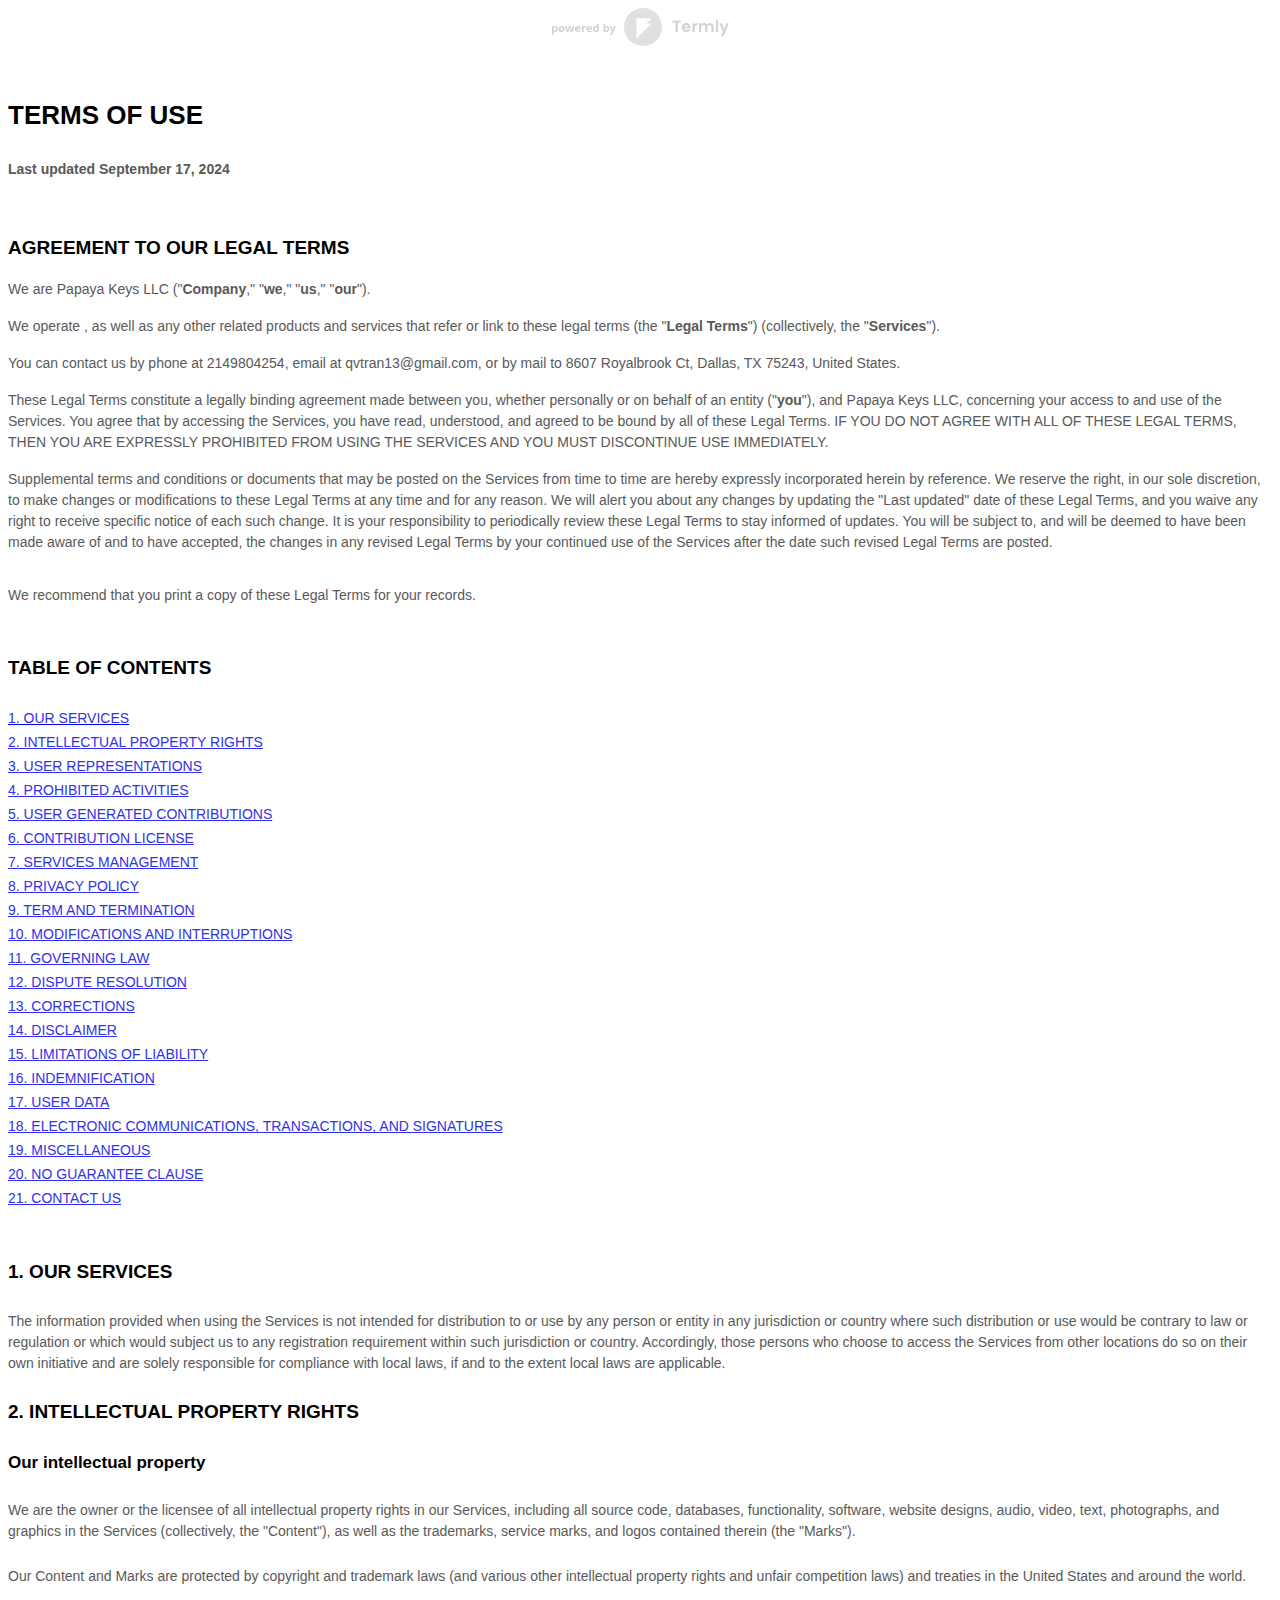
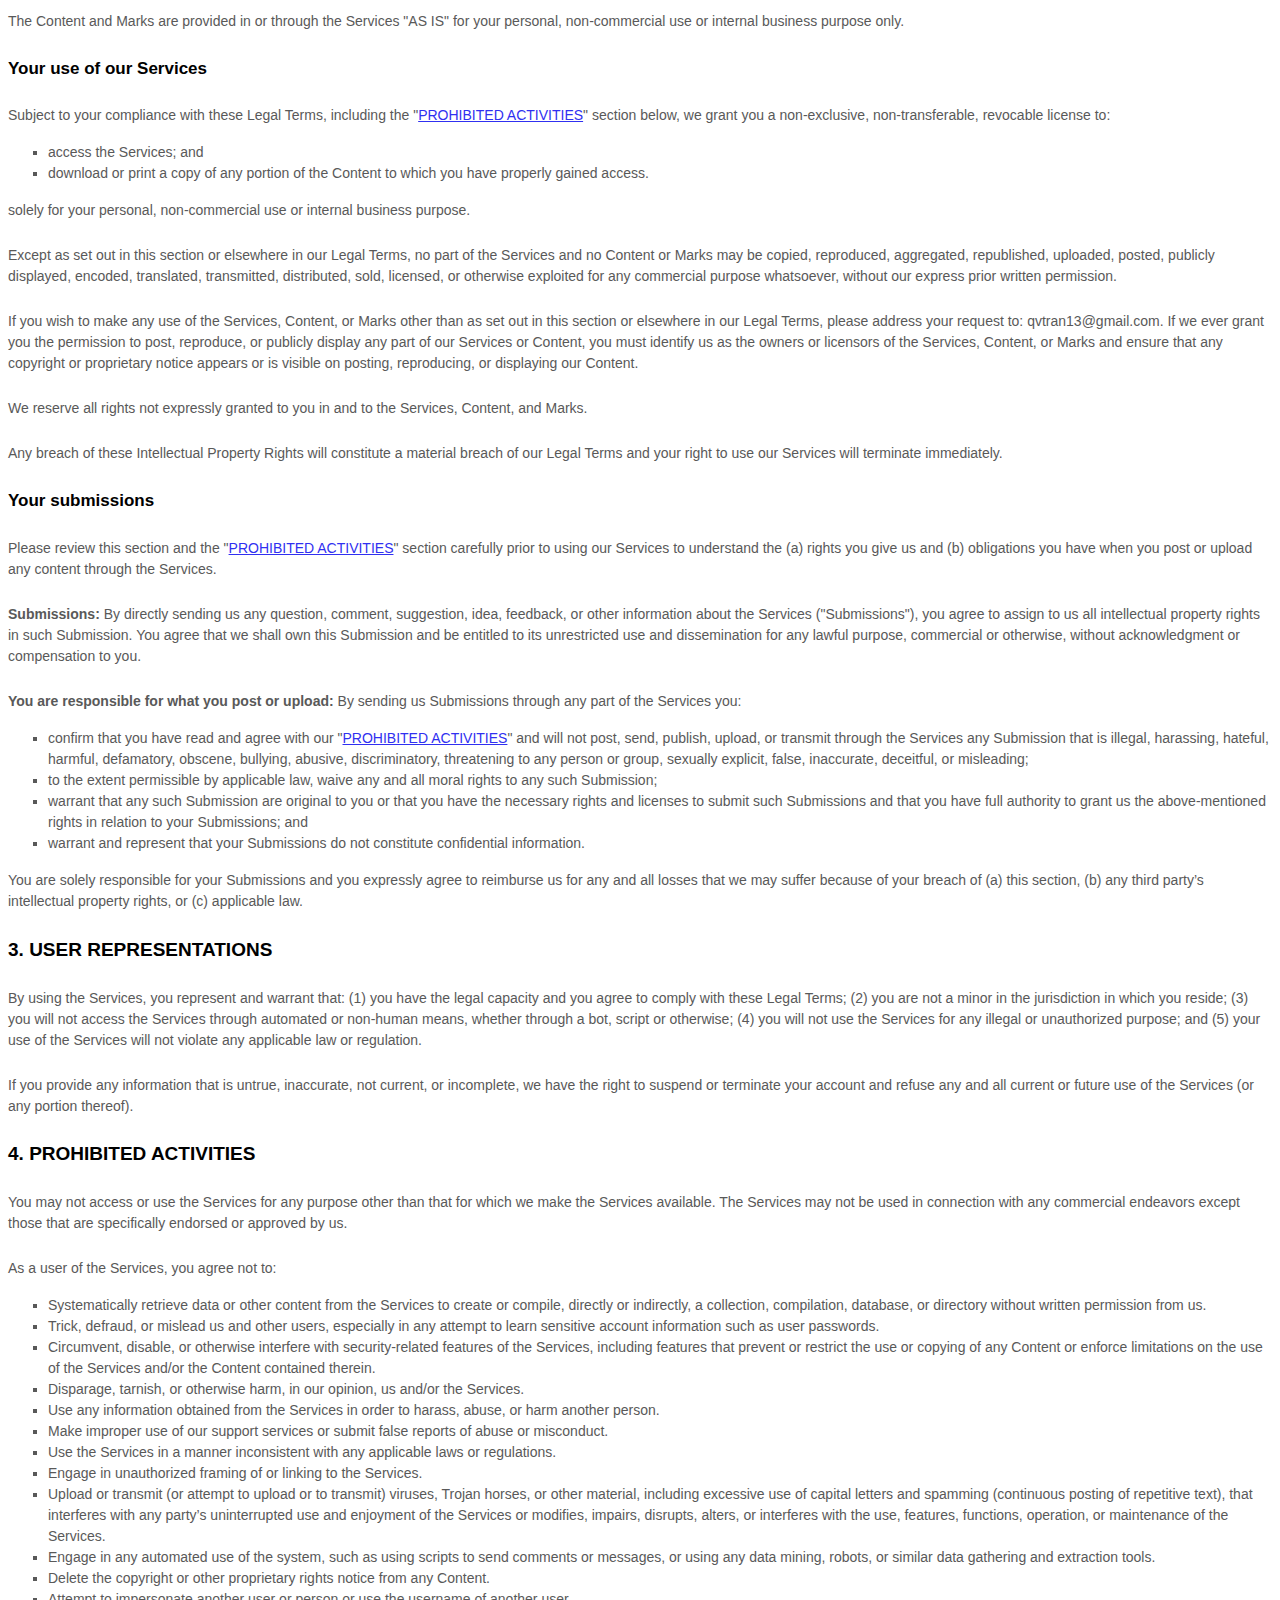
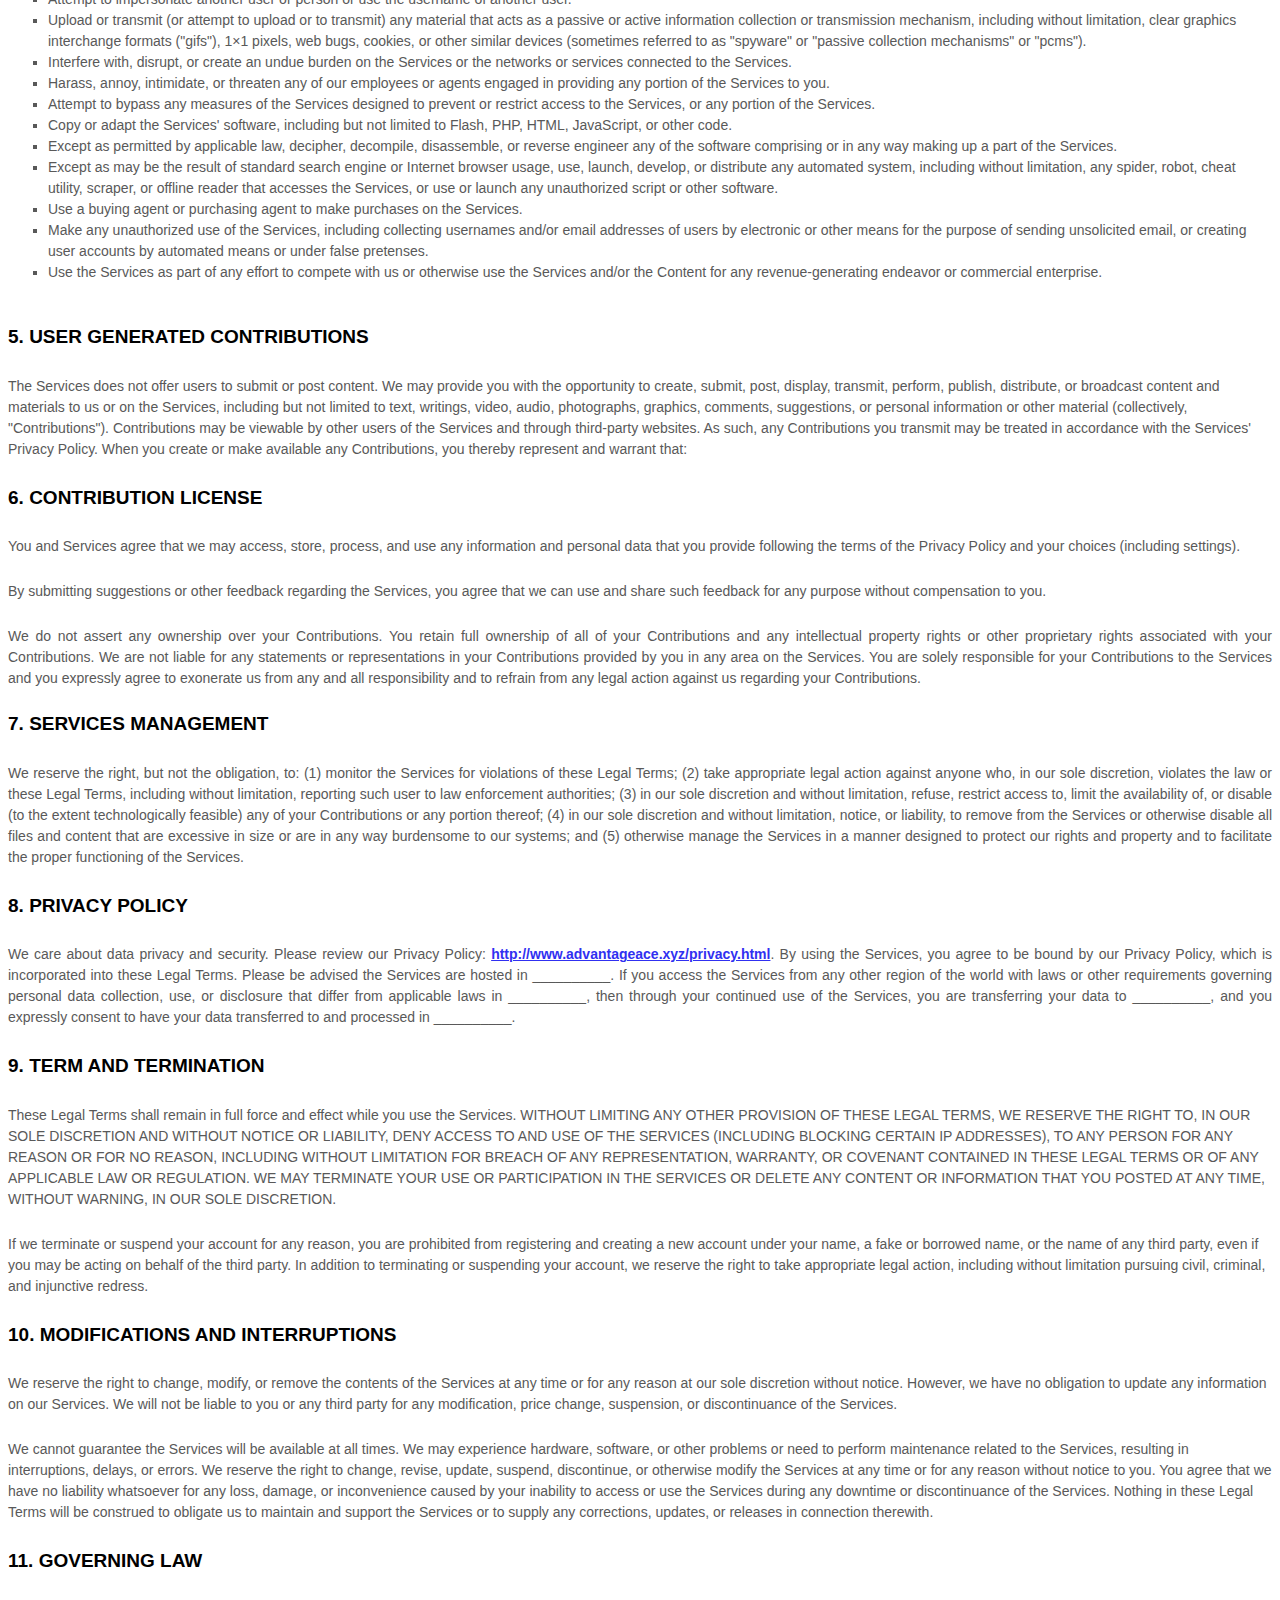
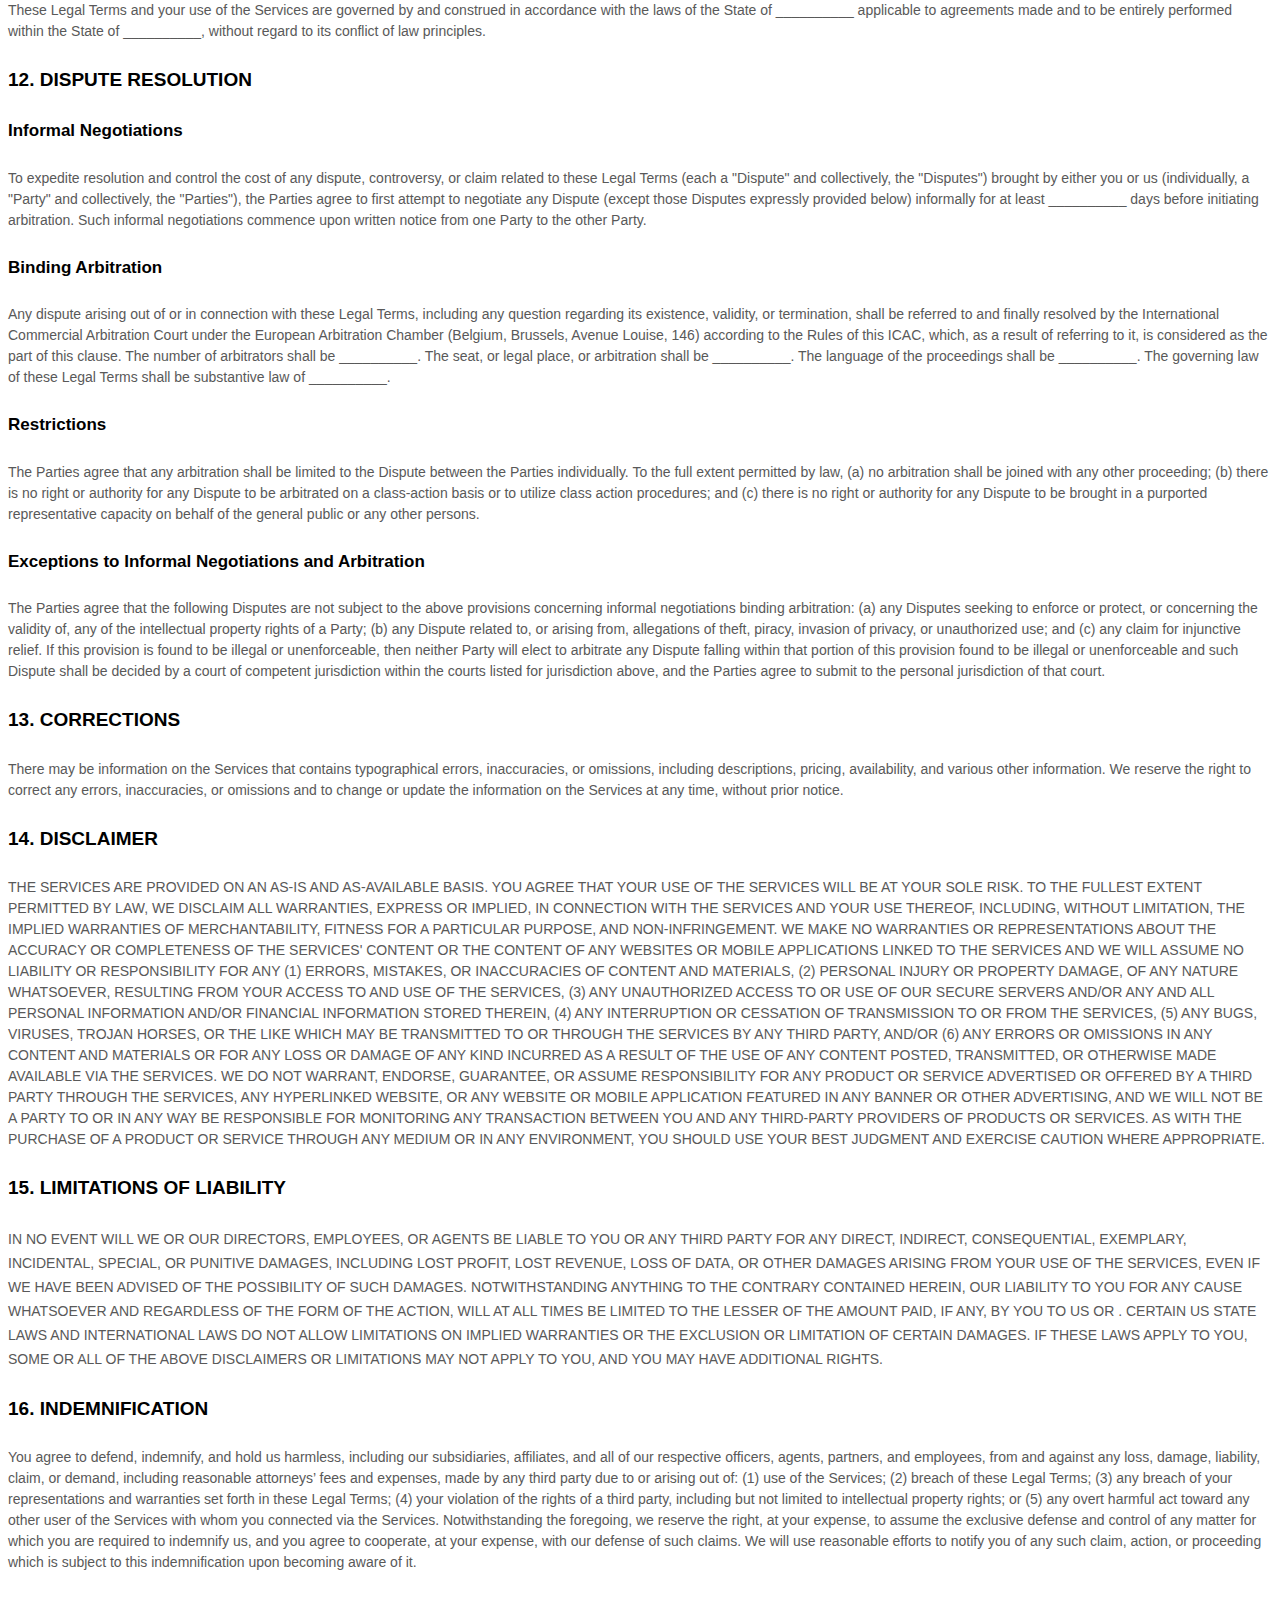
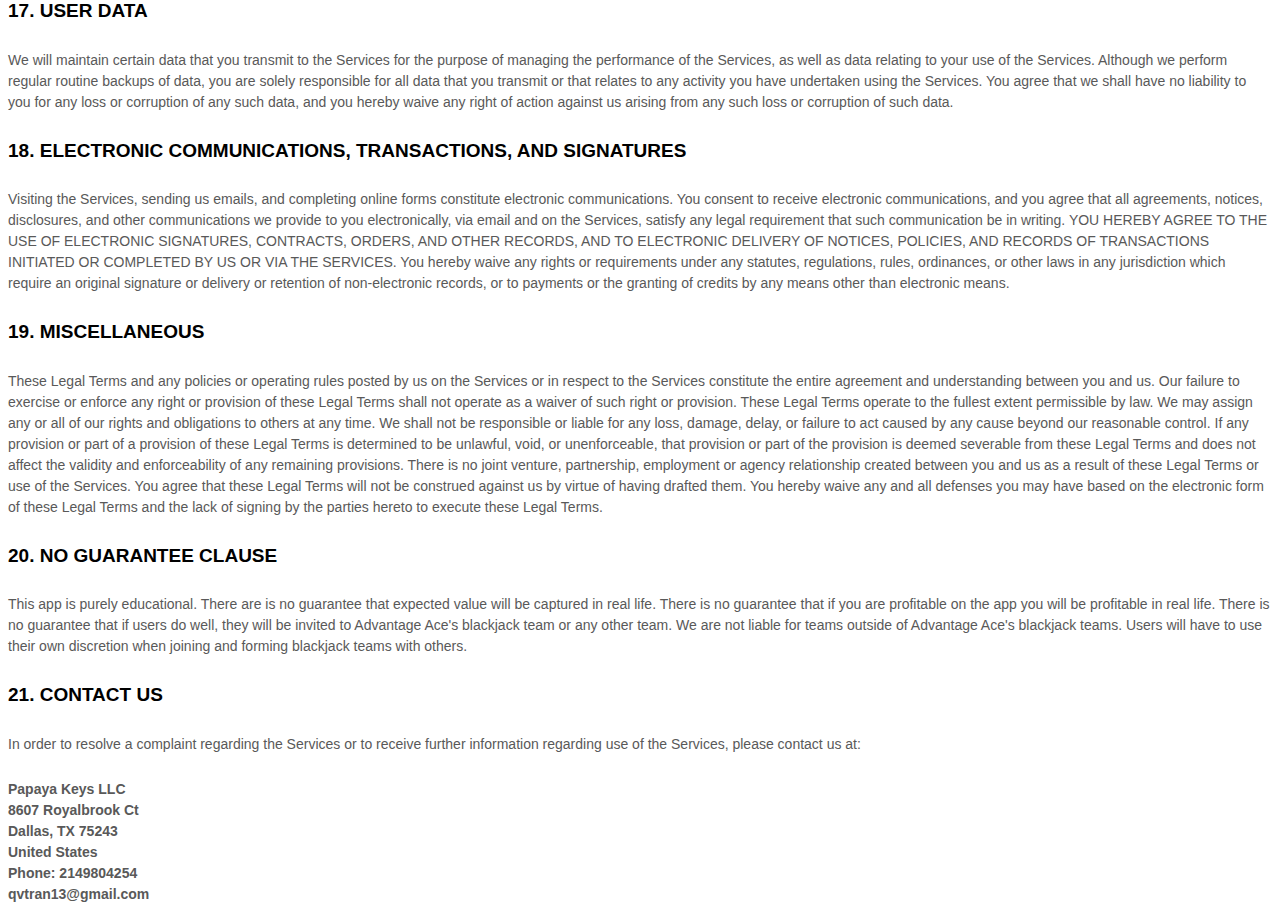
==== commit b643b5e2: "Removing bad google site and add custom terms" ====
--- a/terms.html
+++ b/terms.html
@@ -1,172 +1,116 @@
 <!DOCTYPE html>
-<!-- saved from url=(0061)https://sites.google.com/view/advantage-ace-terms-of-use/home -->
-<html lang="en" itemscope="" itemtype="http://schema.org/WebPage"><head><meta http-equiv="Content-Type" content="text/html; charset=UTF-8"><script src="./terms_files/cb=gapi.loaded_1" nonce="" async=""></script><script src="./terms_files/cb=gapi(1).loaded_0" nonce="" async=""></script><script nonce="">var DOCS_timing={}; DOCS_timing['sl']=new Date().getTime();</script><script nonce="">function _DumpException(e) {throw e;}</script><script data-id="_gd" nonce="">window.WIZ_global_data = {"nQyAE":{}};</script><script nonce="">_docs_flag_initialData={"atari-emtpr":false,"atari-ebidm":true,"atari-ebids":true,"atari-eibrm":false,"docs-text-elei":false,"docs-text-usc":true,"atari-bae":false,"docs-text-emtps":true,"docs-text-etsrdpn":false,"docs-text-etsrds":false,"docs-text-endes":false,"docs-text-escpv":true,"docs-text-ecfs":false,"docs-text-ecis":false,"docs-text-eectfs":false,"docs-text-edctzs":true,"docs-text-eetxpc":false,"docs-text-eetxp":false,"docs-text-ertkmcp":true,"docs-text-ettctvs":false,"docs-text-ettts":false,"docs-text-escoubs":false,"docs-text-escivs":false,"docs-text-escitrbs":false,"docs-text-ecgvd":false,"docs-text-esbbcts":true,"docs-text-etccdts":false,"docs-text-etcchrs":false,"docs-text-etctrs":false,"docs-text-eltbbs":false,"docs-text-ecltts":false,"docs-text-elaiabbs":false,"docs-text-eiosmc":false,"docs-text-etb":false,"docs-text-esbefr":false,"docs-text-ipi":false,"docs-etshc":false,"docs-text-tbcb":2.0E7,"docs-efsmsdl":false,"docs-text-etof":false,"docs-text-ehlb":false,"docs-text-epa":true,"docs-text-dwit":false,"docs-text-elawp":false,"docs-eec":false,"docs-ecot":"","docs-text-enbcr":false,"docs-sup":"","umss":false,"docs-eldi":false,"docs-dli":false,"docs-liap":"/logImpressions","ilcm":{"eui":"AHKXmL04--1tDky5cfRKBgB7f0PUEH7fqfTP4nqOOZT9oSzAnpJGAnD2l9qxUKXcnD6DAQn4IwAf","je":1,"sstu":1726687409461445,"si":"CMaxt-2bzYgDFcZGNwgdpeYXQw","gsc":null,"ei":[5703839,5704621,5706832,5706836,5707711,5737784,5737800,5738513,5738529,5740798,5740814,5743108,5743124,5747261,5748013,5748029,5752678,5752694,5753313,5753329,5754213,5754229,5755080,5755096,5758807,5758823,5762243,5762259,5764252,5764268,5765535,5765551,5766761,5766777,5767835,5767851,5773662,5773678,5774331,5774347,5774836,5774852,5776501,5776517,5784931,5784947,5784951,5784967,5791766,5791782,5796457,5796473,5798980,5798996,14101306,14101502,14101510,14101534,49372435,49372443,49375314,49375322,49472063,49472071,49622823,49622831,49623173,49623181,49643568,49643576,49644015,49644023,49769337,49769345,49822921,49822929,49823164,49823172,49833462,49833470,49842855,49842863,49924706,49924714,50221720,50221728,50266222,50266230,50273528,50273536,50297076,50297084,50297426,50297434,50498907,50498915,50529103,50529111,50586962,50586970,70971256,70971264,71038255,71038263,71079938,71079946,71085241,71085249,71185170,71185178,71197826,71197834,71238946,71238954,71252297,71252305,71289146,71289154,71387889,71387897,71429507,71429515,71473301,71473309,71478200,71478208,71478589,71478597,71528597,71528605,71530083,71530091,71532749,71532757,71533361,71533377,71544834,71544842,71545513,71545521,71546425,71546433,71554472,71554480,71560069,71560077,71561541,71561549,71573870,71573878,71592490,71592498,71652641,71658040,71658048,71659813,71659821,71689860,71689868,71720760,71721087,71721095,71798420,71798436,71798440,71798456,71868050,71868058,71897704,71897712,71897827,71897835,71924351,71924359,71960540,71960548,71961126,71961134,94333153,94333161,94351507,94351515,94353368,94353376,94397741,94397749,94413607,94413615,94434257,94434265,94435578,94435586,94489858,94489866,94502654,94502662,94507744,94507752,94518793,94518801,94526768,94526776,94597639,94597647,94630911,94661802,94661810,94707424,94707432,94784571,94784579,94904079,94904087,94929210,94929218,94931531,94931539,94942490,94942498,95087186,95087194,95112873,95112881,95118551,95118559,95234871,95234879,95251262,95251270,95266740,95266748,95270945,95270953,95271343,95271351,95286373,95286381,95314802,95314810,99237681,99237689,99310979,99310987,99368792,99368800,99402331,99402339,100130662,100130678],"crc":0,"cvi":[]},"docs-ccdil":false,"docs-eil":true,"info_params":{"token":"AHL0AtIbfiCvHb8s9n_Yh66RqpL7Uecy7w:1726687409288"},"buildLabel":"editors.sites-viewer-frontend_20240910.02_p3","docs-show_debug_info":false,"atari-jefp":"/_/view/jserror","docs-jern":"view","atari-rhpp":"/_/view","docs-ecuach":false,"docs-cclt":2033,"docs-ecci":true,"docs-esi":false,"docs-efypr":true,"docs-eyprp":true}; _docs_flag_cek= null ; if (window['DOCS_timing']) {DOCS_timing['ifdld']=new Date().getTime();}</script><meta name="viewport" content="width=device-width, initial-scale=1"><meta http-equiv="X-UA-Compatible" content="IE=edge"><meta name="referrer" content="strict-origin-when-cross-origin"><link rel="icon" href="https://ssl.gstatic.com/atari/images/public/favicon.ico"><meta property="og:title" content="Home"><meta property="og:type" content="website"><meta property="og:url" content="https://sites.google.com/view/advantage-ace-terms-of-use/home"><meta itemprop="name" content="Home"><meta itemprop="url" content="https://sites.google.com/view/advantage-ace-terms-of-use/home"><link href="./terms_files/css" rel="stylesheet" nonce=""><link href="./terms_files/css(1)" rel="stylesheet" nonce=""><link rel="stylesheet" href="./terms_files/rs=AGEqA5k6Gv7VsH2wkHZzkOB7i98VSmTOcg" data-id="_cl" nonce=""><script nonce=""></script><title>Home</title><style jsname="ptDGoc" nonce="">.M63kCb{background-color: rgba(255,255,255,1);}.OUGEr{color: rgba(33,33,33,1);}.duRjpb .OUGEr{color: rgba(34,110,147,1);}.JYVBee .OUGEr{color: rgba(34,110,147,1);}.OmQG5e .OUGEr{color: rgba(33,33,33,1);}.iwQgFb{background-color: rgba(0,0,0,0.150000006);}.ySLm4c{font-family: Lato, sans-serif;}.CbiMKe{background-color: rgba(30,108,147,1);}.qeLZfd .zfr3Q{color: rgba(33,33,33,1);}.qeLZfd .qnVSj{color: rgba(33,33,33,1);}.qeLZfd .Glwbz{color: rgba(33,33,33,1);}.qeLZfd .duRjpb{color: rgba(34,110,147,1);}.qeLZfd .qLrapd{color: rgba(34,110,147,1);}.qeLZfd .JYVBee{color: rgba(34,110,147,1);}.qeLZfd .aHM7ed{color: rgba(34,110,147,1);}.qeLZfd .OmQG5e{color: rgba(33,33,33,1);}.qeLZfd .NHD4Gf{color: rgba(33,33,33,1);}.qeLZfd .aw5Odc{color: rgba(0,101,128,1);}.qeLZfd .dhtgD:hover{color: rgba(0,0,0,1);}.qeLZfd .dhtgD:visited{color: rgba(0,101,128,1);}.qeLZfd .iwQgFb{background-color: rgba(0,0,0,0.150000006);}.qeLZfd .OUGEr{color: rgba(33,33,33,1);}.qeLZfd .duRjpb .OUGEr{color: rgba(34,110,147,1);}.qeLZfd .JYVBee .OUGEr{color: rgba(34,110,147,1);}.qeLZfd .OmQG5e .OUGEr{color: rgba(33,33,33,1);}.qeLZfd:before{background-color: rgba(242,242,242,1); display: block;}.lQAHbd .zfr3Q{color: rgba(255,255,255,1);}.lQAHbd .qnVSj{color: rgba(255,255,255,1);}.lQAHbd .Glwbz{color: rgba(255,255,255,1);}.lQAHbd .duRjpb{color: rgba(255,255,255,1);}.lQAHbd .qLrapd{color: rgba(255,255,255,1);}.lQAHbd .JYVBee{color: rgba(255,255,255,1);}.lQAHbd .aHM7ed{color: rgba(255,255,255,1);}.lQAHbd .OmQG5e{color: rgba(255,255,255,1);}.lQAHbd .NHD4Gf{color: rgba(255,255,255,1);}.lQAHbd .aw5Odc{color: rgba(255,255,255,1);}.lQAHbd .dhtgD:hover{color: rgba(255,255,255,1);}.lQAHbd .dhtgD:visited{color: rgba(255,255,255,1);}.lQAHbd .iwQgFb{background-color: rgba(255,255,255,0.150000006);}.lQAHbd .OUGEr{color: rgba(255,255,255,1);}.lQAHbd .duRjpb .OUGEr{color: rgba(255,255,255,1);}.lQAHbd .JYVBee .OUGEr{color: rgba(255,255,255,1);}.lQAHbd .OmQG5e .OUGEr{color: rgba(255,255,255,1);}.lQAHbd .CbiMKe{background-color: rgba(255,255,255,1);}.lQAHbd:before{background-color: rgba(30,108,147,1); display: block;}.cJgDec .zfr3Q{color: rgba(255,255,255,1);}.cJgDec .zfr3Q .OUGEr{color: rgba(255,255,255,1);}.cJgDec .qnVSj{color: rgba(255,255,255,1);}.cJgDec .Glwbz{color: rgba(255,255,255,1);}.cJgDec .qLrapd{color: rgba(255,255,255,1);}.cJgDec .aHM7ed{color: rgba(255,255,255,1);}.cJgDec .NHD4Gf{color: rgba(255,255,255,1);}.cJgDec .IFuOkc:before{background-color: rgba(33,33,33,1); opacity: 0; display: block;}.O13XJf{height: 340px; padding-bottom: 60px; padding-top: 60px;}.O13XJf .IFuOkc{background-color: rgba(34,110,147,1); background-image: url(https://ssl.gstatic.com/atari/images/simple-header-blended-small.png);}.O13XJf .IFuOkc:before{background-color: rgba(33,33,33,1); opacity: 0.4; display: block;}.O13XJf .zfr3Q{color: rgba(255,255,255,1);}.O13XJf .qnVSj{color: rgba(255,255,255,1);}.O13XJf .Glwbz{color: rgba(255,255,255,1);}.O13XJf .duRjpb{color: rgba(255,255,255,1);}.O13XJf .qLrapd{color: rgba(255,255,255,1);}.O13XJf .JYVBee{color: rgba(255,255,255,1);}.O13XJf .aHM7ed{color: rgba(255,255,255,1);}.O13XJf .OmQG5e{color: rgba(255,255,255,1);}.O13XJf .NHD4Gf{color: rgba(255,255,255,1);}.tpmmCb .zfr3Q{color: rgba(33,33,33,1);}.tpmmCb .zfr3Q .OUGEr{color: rgba(33,33,33,1);}.tpmmCb .qnVSj{color: rgba(33,33,33,1);}.tpmmCb .Glwbz{color: rgba(33,33,33,1);}.tpmmCb .qLrapd{color: rgba(33,33,33,1);}.tpmmCb .aHM7ed{color: rgba(33,33,33,1);}.tpmmCb .NHD4Gf{color: rgba(33,33,33,1);}.tpmmCb .IFuOkc:before{background-color: rgba(255,255,255,1); display: block;}.tpmmCb .Wew9ke{fill: rgba(33,33,33,1);}.aw5Odc{color: rgba(0,101,128,1);}.dhtgD:hover{color: rgba(0,122,147,1);}.dhtgD:active{color: rgba(0,122,147,1);}.dhtgD:visited{color: rgba(0,101,128,1);}.Zjiec{color: rgba(255,255,255,1); font-family: Lato, sans-serif; font-size: 19pt; font-weight: 300; letter-spacing: 1px; line-height: 1.3; padding-bottom: 62.5px; padding-left: 48px; padding-right: 36px; padding-top: 11.5px;}.XMyrgf{margin-top: 0px; margin-left: 48px; margin-bottom: 24px; margin-right: 24px;}.TlfmSc{color: rgba(255,255,255,1); font-family: Lato, sans-serif; font-size: 15pt; font-weight: 300; line-height: 1.333;}.Mz8gvb{color: rgba(255,255,255,1);}.zDUgLc{background-color: rgba(33,33,33,1);}.QTKDff.chg4Jd:focus{background-color: rgba(255,255,255,0.1199999973);}.YTv4We{color: rgba(178,178,178,1);}.YTv4We:hover:before{background-color: rgba(255,255,255,0.1199999973); display: block;}.YTv4We.chg4Jd:focus:before{border-color: rgba(255,255,255,0.3600000143); display: block;}.eWDljc{background-color: rgba(33,33,33,1);}.eWDljc .hDrhEe{padding-left: 8px;}.ZXW7w{color: rgba(255,255,255,1); opacity: 0.26;}.PsKE7e{color: rgba(255,255,255,1); font-family: Lato, sans-serif; font-size: 12pt; font-weight: 300;}.lhZOrc{color: rgba(73,170,212,1);}.hDrhEe:hover{color: rgba(73,170,212,1);}.M9vuGd{color: rgba(73,170,212,1); font-weight: 400;}.jgXgSe:hover{color: rgba(73,170,212,1);}.j10yRb:hover{color: rgba(0,188,212,1);}.j10yRb.chg4Jd:focus:before{border-color: rgba(255,255,255,0.3600000143); display: block;}.tCHXDc{color: rgba(255,255,255,1);}.iWs3gf.chg4Jd:focus{background-color: rgba(255,255,255,0.1199999973);}.wgxiMe{background-color: rgba(33,33,33,1);}.fOU46b .TlfmSc{color: rgba(255,255,255,1);}.fOU46b .KJll8d{background-color: rgba(255,255,255,1);}.fOU46b .Mz8gvb{color: rgba(255,255,255,1);}.fOU46b .Mz8gvb.chg4Jd:focus:before{border-color: rgba(255,255,255,1); display: block;}.fOU46b .qV4dIc{color: rgba(255,255,255,0.8700000048);}.fOU46b .jgXgSe:hover{color: rgba(255,255,255,1);}.fOU46b .M9vuGd{color: rgba(255,255,255,1);}.fOU46b .tCHXDc{color: rgba(255,255,255,0.8700000048);}.fOU46b .iWs3gf.chg4Jd:focus{background-color: rgba(255,255,255,0.1199999973);}.fOU46b .G8QRnc .Mz8gvb{color: rgba(0,0,0,0.8000000119);}.fOU46b .G8QRnc .Mz8gvb.chg4Jd:focus:before{border-color: rgba(0,0,0,0.8000000119); display: block;}.fOU46b .G8QRnc .ZXW7w{color: rgba(0,0,0,0.8000000119);}.fOU46b .G8QRnc .TlfmSc{color: rgba(0,0,0,0.8000000119);}.fOU46b .G8QRnc .KJll8d{background-color: rgba(0,0,0,0.8000000119);}.fOU46b .G8QRnc .qV4dIc{color: rgba(0,0,0,0.6399999857);}.fOU46b .G8QRnc .jgXgSe:hover{color: rgba(0,0,0,0.8199999928);}.fOU46b .G8QRnc .M9vuGd{color: rgba(0,0,0,0.8199999928);}.fOU46b .G8QRnc .tCHXDc{color: rgba(0,0,0,0.6399999857);}.fOU46b .G8QRnc .iWs3gf.chg4Jd:focus{background-color: rgba(0,0,0,0.1199999973);}.fOU46b .usN8rf .Mz8gvb{color: rgba(0,0,0,0.8000000119);}.fOU46b .usN8rf .Mz8gvb.chg4Jd:focus:before{border-color: rgba(0,0,0,0.8000000119); display: block;}.fOU46b .usN8rf .ZXW7w{color: rgba(0,0,0,0.8000000119);}.fOU46b .usN8rf .TlfmSc{color: rgba(0,0,0,0.8000000119);}.fOU46b .usN8rf .KJll8d{background-color: rgba(0,0,0,0.8000000119);}.fOU46b .usN8rf .qV4dIc{color: rgba(0,0,0,0.6399999857);}.fOU46b .usN8rf .jgXgSe:hover{color: rgba(0,0,0,0.8199999928);}.fOU46b .usN8rf .M9vuGd{color: rgba(0,0,0,0.8199999928);}.fOU46b .usN8rf .tCHXDc{color: rgba(0,0,0,0.6399999857);}.fOU46b .usN8rf .iWs3gf.chg4Jd:focus{background-color: rgba(0,0,0,0.1199999973);}.fOU46b .aCIEDd .qV4dIc{color: rgba(33,33,33,1);}.fOU46b .aCIEDd .TlfmSc{color: rgba(33,33,33,1);}.fOU46b .aCIEDd .KJll8d{background-color: rgba(33,33,33,1);}.fOU46b .aCIEDd .ZXW7w{color: rgba(33,33,33,1);}.fOU46b .aCIEDd .jgXgSe:hover{color: rgba(33,33,33,1); opacity: 0.82;}.fOU46b .aCIEDd .Mz8gvb{color: rgba(33,33,33,1);}.fOU46b .aCIEDd .tCHXDc{color: rgba(33,33,33,1);}.fOU46b .aCIEDd .iWs3gf.chg4Jd:focus{background-color: rgba(33,33,33,0.1199999973);}.fOU46b .a3ETed .qV4dIc{color: rgba(255,255,255,1);}.fOU46b .a3ETed .TlfmSc{color: rgba(255,255,255,1);}.fOU46b .a3ETed .KJll8d{background-color: rgba(255,255,255,1);}.fOU46b .a3ETed .ZXW7w{color: rgba(255,255,255,1);}.fOU46b .a3ETed .jgXgSe:hover{color: rgba(255,255,255,1); opacity: 0.82;}.fOU46b .a3ETed .Mz8gvb{color: rgba(255,255,255,1);}.fOU46b .a3ETed .tCHXDc{color: rgba(255,255,255,1);}.fOU46b .a3ETed .iWs3gf.chg4Jd:focus{background-color: rgba(255,255,255,0.1199999973);}@media only screen and (min-width: 1280px){.XeSM4.b2Iqye.fOU46b .LBrwzc .tCHXDc{color: rgba(255,255,255,0.8700000048);}}.XeSM4.b2Iqye.fOU46b .LBrwzc .iWs3gf.chg4Jd:focus{background-color: rgba(255,255,255,0.1199999973);}@media only screen and (min-width: 1280px){.KuNac.b2Iqye.fOU46b .tCHXDc{color: rgba(0,0,0,0.6399999857);}}.KuNac.b2Iqye.fOU46b .iWs3gf.chg4Jd:focus{background-color: rgba(0,0,0,0.1199999973);}.fOU46b .zDUgLc{opacity: 0;}.LBrwzc .ZXW7w{color: rgba(0,0,0,1);}.LBrwzc .KJll8d{background-color: rgba(0,0,0,1);}.GBy4H .ZXW7w{color: rgba(255,255,255,1);}.GBy4H .KJll8d{background-color: rgba(255,255,255,1);}.eBSUbc{background-color: rgba(33,33,33,1); color: rgba(0,188,212,0.6999999881);}.BFDQOb:hover{color: rgba(73,170,212,1);}.ImnMyf{background-color: rgba(255,255,255,1); color: rgba(33,33,33,1);}.Vs12Bd{background-color: rgba(242,242,242,1); color: rgba(33,33,33,1);}.S5d9Rd{background-color: rgba(30,108,147,1); color: rgba(255,255,255,1);}.zfr3Q{color: rgba(33,33,33,1); font-family: Lato, sans-serif; font-size: 11pt; font-weight: 400; line-height: 1.6667; margin-top: 12px;}.qnVSj{color: rgba(33,33,33,1);}.Glwbz{color: rgba(33,33,33,1);}.duRjpb{color: rgba(34,110,147,1); font-family: Lato, sans-serif; font-size: 34pt; font-weight: 300; letter-spacing: 0.5px; line-height: 1.2; margin-top: 30px;}.Ap4VC{margin-bottom: -30px;}.qLrapd{color: rgba(34,110,147,1);}.JYVBee{color: rgba(34,110,147,1); font-family: Lato, sans-serif; font-size: 19pt; font-weight: 400; line-height: 1.4; margin-top: 20px;}.CobnVe{margin-bottom: -20px;}.aHM7ed{color: rgba(34,110,147,1);}.OmQG5e{color: rgba(33,33,33,1); font-family: Lato, sans-serif; font-size: 15pt; font-style: normal; font-weight: 400; line-height: 1.25; margin-top: 16px;}.GV3q8e{margin-bottom: -16px;}.NHD4Gf{color: rgba(33,33,33,1);}.LB7kq .duRjpb{font-size: 64pt; letter-spacing: 2px; line-height: 1; margin-top: 40px;}.LB7kq .JYVBee{font-size: 25pt; font-weight: 300; line-height: 1.1; margin-top: 25px;}@media only screen and (max-width: 479px){.LB7kq .duRjpb{font-size: 40pt;}}@media only screen and (min-width: 480px) and (max-width: 767px){.LB7kq .duRjpb{font-size: 53pt;}}@media only screen and (max-width: 479px){.LB7kq .JYVBee{font-size: 19pt;}}@media only screen and (min-width: 480px) and (max-width: 767px){.LB7kq .JYVBee{font-size: 22pt;}}.O13XJf{height: 340px; padding-bottom: 60px; padding-top: 60px;}@media only screen and (min-width: 480px) and (max-width: 767px){.O13XJf{height: 280px; padding-bottom: 40px; padding-top: 40px;}}@media only screen and (max-width: 479px){.O13XJf{height: 250px; padding-bottom: 30px; padding-top: 30px;}}.SBrW1{height: 520px;}@media only screen and (min-width: 480px) and (max-width: 767px){.SBrW1{height: 520px;}}@media only screen and (max-width: 479px){.SBrW1{height: 400px;}}.Wew9ke{fill: rgba(255,255,255,1);}.gk8rDe{height: 180px; padding-bottom: 32px; padding-top: 60px;}.gk8rDe .zfr3Q{color: rgba(0,0,0,1);}.gk8rDe .duRjpb{color: rgba(34,110,147,1); font-size: 45pt; line-height: 1.1;}.gk8rDe .qLrapd{color: rgba(34,110,147,1);}.gk8rDe .JYVBee{color: rgba(34,110,147,1); font-size: 27pt; line-height: 1.35; margin-top: 15px;}.gk8rDe .aHM7ed{color: rgba(34,110,147,1);}.gk8rDe .OmQG5e{color: rgba(33,33,33,1);}.gk8rDe .NHD4Gf{color: rgba(33,33,33,1);}@media only screen and (max-width: 479px){.gk8rDe .duRjpb{font-size: 30pt;}}@media only screen and (min-width: 480px) and (max-width: 767px){.gk8rDe .duRjpb{font-size: 38pt;}}@media only screen and (max-width: 479px){.gk8rDe .JYVBee{font-size: 20pt;}}@media only screen and (min-width: 480px) and (max-width: 767px){.gk8rDe .JYVBee{font-size: 24pt;}}@media only screen and (min-width: 480px) and (max-width: 767px){.gk8rDe{padding-top: 45px;}}@media only screen and (max-width: 479px){.gk8rDe{padding-bottom: 0px; padding-top: 30px;}}.dhtgD{text-decoration: underline;}.JzO0Vc{background-color: rgba(33,33,33,1); font-family: Lato, sans-serif; width: 250px;}@media only screen and (min-width: 1280px){.JzO0Vc{padding-top: 48.5px;}}.TlfmSc{font-family: Lato, sans-serif; font-size: 15pt; font-weight: 300; line-height: 1.333;}.PsKE7e{font-family: Lato, sans-serif; font-size: 12pt;}.IKA38e{line-height: 1.21;}.hDrhEe{padding-bottom: 11.5px; padding-top: 11.5px;}.zDUgLc{opacity: 1;}.QmpIrf{background-color: rgba(30,108,147,1); border-color: rgba(255,255,255,1); color: rgba(255,255,255,1); font-family: Lato, sans-serif; font-size: 11pt; line-height: normal;}.xkUom{border-color: rgba(30,108,147,1); color: rgba(30,108,147,1); font-family: Lato, sans-serif; font-size: 11pt; line-height: normal;}.xkUom:hover{background-color: rgba(30,108,147,0.1000000015);}.KjwKmc{color: rgba(30,108,147,1); font-family: Lato, sans-serif; font-size: 11pt; line-height: normal; line-height: normal;}.KjwKmc:hover{background-color: rgba(30,108,147,0.1000000015);}.lQAHbd .QmpIrf{background-color: rgba(255,255,255,1); border-color: rgba(34,110,147,1); color: rgba(34,110,147,1); font-family: Lato, sans-serif; font-size: 11pt; line-height: normal;}.lQAHbd .xkUom{border-color: rgba(242,242,242,1); color: rgba(242,242,242,1); font-family: Lato, sans-serif; font-size: 11pt; line-height: normal;}.lQAHbd .xkUom:hover{background-color: rgba(255,255,255,0.1000000015);}.lQAHbd .KjwKmc{color: rgba(242,242,242,1); font-family: Lato, sans-serif; font-size: 11pt; line-height: normal;}.lQAHbd .KjwKmc:hover{background-color: rgba(255,255,255,0.1000000015);}.lQAHbd .Mt0nFe{border-color: rgba(255,255,255,0.200000003);}.cJgDec .QmpIrf{background-color: rgba(255,255,255,1); border-color: rgba(34,110,147,1); color: rgba(34,110,147,1); font-family: Lato, sans-serif; font-size: 11pt; line-height: normal;}.cJgDec .xkUom{border-color: rgba(242,242,242,1); color: rgba(242,242,242,1); font-family: Lato, sans-serif; font-size: 11pt; line-height: normal;}.cJgDec .xkUom:hover{background-color: rgba(255,255,255,0.1000000015);}.cJgDec .KjwKmc{color: rgba(242,242,242,1); font-family: Lato, sans-serif; font-size: 11pt; line-height: normal;}.cJgDec .KjwKmc:hover{background-color: rgba(255,255,255,0.1000000015);}.tpmmCb .QmpIrf{background-color: rgba(255,255,255,1); border-color: rgba(34,110,147,1); color: rgba(34,110,147,1); font-family: Lato, sans-serif; font-size: 11pt; line-height: normal;}.tpmmCb .xkUom{border-color: rgba(30,108,147,1); color: rgba(30,108,147,1); font-family: Lato, sans-serif; font-size: 11pt; line-height: normal;}.tpmmCb .xkUom:hover{background-color: rgba(30,108,147,0.1000000015);}.tpmmCb .KjwKmc{color: rgba(30,108,147,1); font-family: Lato, sans-serif; font-size: 11pt; line-height: normal;}.tpmmCb .KjwKmc:hover{background-color: rgba(30,108,147,0.1000000015);}.gk8rDe .QmpIrf{background-color: rgba(30,108,147,1); border-color: rgba(255,255,255,1); color: rgba(255,255,255,1); font-family: Lato, sans-serif; font-size: 11pt; line-height: normal;}.gk8rDe .xkUom{border-color: rgba(30,108,147,1); color: rgba(30,108,147,1); font-family: Lato, sans-serif; font-size: 11pt; line-height: normal;}.gk8rDe .xkUom:hover{background-color: rgba(30,108,147,0.1000000015);}.gk8rDe .KjwKmc{color: rgba(30,108,147,1); font-family: Lato, sans-serif; font-size: 11pt; line-height: normal;}.gk8rDe .KjwKmc:hover{background-color: rgba(30,108,147,0.1000000015);}.O13XJf .QmpIrf{background-color: rgba(255,255,255,1); border-color: rgba(34,110,147,1); color: rgba(34,110,147,1); font-family: Lato, sans-serif; font-size: 11pt; line-height: normal;}.O13XJf .xkUom{border-color: rgba(242,242,242,1); color: rgba(242,242,242,1); font-family: Lato, sans-serif; font-size: 11pt; line-height: normal;}.O13XJf .xkUom:hover{background-color: rgba(255,255,255,0.1000000015);}.O13XJf .KjwKmc{color: rgba(242,242,242,1); font-family: Lato, sans-serif; font-size: 11pt; line-height: normal;}.O13XJf .KjwKmc:hover{background-color: rgba(255,255,255,0.1000000015);}.Y4CpGd{font-family: Lato, sans-serif; font-size: 11pt;}.CMArNe{background-color: rgba(242,242,242,1);}.LBrwzc .TlfmSc{color: rgba(0,0,0,0.8000000119);}.LBrwzc .YTv4We{color: rgba(0,0,0,0.6399999857);}.LBrwzc .YTv4We.chg4Jd:focus:before{border-color: rgba(0,0,0,0.6399999857); display: block;}.LBrwzc .Mz8gvb{color: rgba(0,0,0,0.6399999857);}.LBrwzc .tCHXDc{color: rgba(0,0,0,0.6399999857);}.LBrwzc .iWs3gf.chg4Jd:focus{background-color: rgba(0,0,0,0.1199999973);}.LBrwzc .wgxiMe{background-color: rgba(255,255,255,1);}.LBrwzc .qV4dIc{color: rgba(0,0,0,0.6399999857);}.LBrwzc .M9vuGd{color: rgba(0,0,0,0.8000000119); font-weight: bold;}.LBrwzc .Zjiec{color: rgba(0,0,0,0.8000000119);}.LBrwzc .IKA38e{color: rgba(0,0,0,0.6399999857);}.LBrwzc .lhZOrc.IKA38e{color: rgba(0,0,0,0.8000000119); font-weight: bold;}.LBrwzc .j10yRb:hover{color: rgba(0,0,0,0.8000000119);}.LBrwzc .eBSUbc{color: rgba(0,0,0,0.8000000119);}.LBrwzc .hDrhEe:hover{color: rgba(0,0,0,0.8000000119);}.LBrwzc .jgXgSe:hover{color: rgba(0,0,0,0.8000000119);}.LBrwzc .M9vuGd:hover{color: rgba(0,0,0,0.8000000119);}.LBrwzc .zDUgLc{border-bottom-color: rgba(204,204,204,1); border-bottom-width: 1px; border-bottom-style: solid;}.fOU46b .LBrwzc .M9vuGd{color: rgba(0,0,0,0.8000000119);}.fOU46b .LBrwzc .jgXgSe:hover{color: rgba(0,0,0,0.8000000119);}.fOU46b .LBrwzc .zDUgLc{opacity: 1; border-bottom-style: none;}.fOU46b .LBrwzc .tCHXDc{color: rgba(0,0,0,0.6399999857);}.fOU46b .LBrwzc .iWs3gf.chg4Jd:focus{background-color: rgba(0,0,0,0.1199999973);}.fOU46b .GBy4H .M9vuGd{color: rgba(255,255,255,1);}.fOU46b .GBy4H .jgXgSe:hover{color: rgba(255,255,255,1);}.fOU46b .GBy4H .zDUgLc{opacity: 1;}.fOU46b .GBy4H .tCHXDc{color: rgba(255,255,255,0.8700000048);}.fOU46b .GBy4H .iWs3gf.chg4Jd:focus{background-color: rgba(255,255,255,0.1199999973);}.XeSM4.G9Qloe.fOU46b .LBrwzc .tCHXDc{color: rgba(0,0,0,0.6399999857);}.XeSM4.G9Qloe.fOU46b .LBrwzc .iWs3gf.chg4Jd:focus{background-color: rgba(0,0,0,0.1199999973);}.GBy4H .lhZOrc.IKA38e{color: rgba(255,255,255,1);}.GBy4H .eBSUbc{color: rgba(255,255,255,0.8700000048);}.GBy4H .hDrhEe:hover{color: rgba(255,255,255,1);}.GBy4H .j10yRb:hover{color: rgba(255,255,255,1);}.GBy4H .YTv4We{color: rgba(255,255,255,1);}.GBy4H .YTv4We.chg4Jd:focus:before{border-color: rgba(255,255,255,1); display: block;}.GBy4H .tCHXDc{color: rgba(255,255,255,0.8700000048);}.GBy4H .iWs3gf.chg4Jd:focus{background-color: rgba(255,255,255,0.1199999973);}.GBy4H .jgXgSe:hover{color: rgba(255,255,255,1);}.GBy4H .jgXgSe:hover{color: rgba(255,255,255,1);}.GBy4H .M9vuGd{color: rgba(255,255,255,1);}.GBy4H .M9vuGd:hover{color: rgba(255,255,255,1);}.QcmuFb{padding-left: 20px;}.vDPrib{padding-left: 40px;}.TBDXjd{padding-left: 60px;}.bYeK8e{padding-left: 80px;}.CuqSDe{padding-left: 100px;}.Havqpe{padding-left: 120px;}.JvDrRe{padding-left: 140px;}.o5lrIf{padding-left: 160px;}.yOJW7c{padding-left: 180px;}.rB8cye{padding-left: 200px;}.RuayVd{padding-right: 20px;}.YzcKX{padding-right: 40px;}.reTV0b{padding-right: 60px;}.vSYeUc{padding-right: 80px;}.PxtZIe{padding-right: 100px;}.ahQMed{padding-right: 120px;}.rzhcXb{padding-right: 140px;}.PBhj0b{padding-right: 160px;}.TlN46c{padding-right: 180px;}.GEdNnc{padding-right: 200px;}.TMjjoe{font-family: Lato, sans-serif; font-size: 9pt; line-height: 1.2; margin-top: 0px;}@media only screen and (min-width: 1280px){.yxgWrb{margin-left: 250px;}}@media only screen and (max-width: 479px){.Zjiec{font-size: 15pt;}}@media only screen and (min-width: 480px) and (max-width: 767px){.Zjiec{font-size: 17pt;}}@media only screen and (max-width: 479px){.TlfmSc{font-size: 13pt;}}@media only screen and (min-width: 480px) and (max-width: 767px){.TlfmSc{font-size: 14pt;}}@media only screen and (max-width: 479px){.PsKE7e{font-size: 12pt;}}@media only screen and (min-width: 480px) and (max-width: 767px){.PsKE7e{font-size: 12pt;}}@media only screen and (max-width: 479px){.duRjpb{font-size: 24pt;}}@media only screen and (min-width: 480px) and (max-width: 767px){.duRjpb{font-size: 29pt;}}@media only screen and (max-width: 479px){.JYVBee{font-size: 15pt;}}@media only screen and (min-width: 480px) and (max-width: 767px){.JYVBee{font-size: 17pt;}}@media only screen and (max-width: 479px){.OmQG5e{font-size: 13pt;}}@media only screen and (min-width: 480px) and (max-width: 767px){.OmQG5e{font-size: 14pt;}}@media only screen and (max-width: 479px){.TlfmSc{font-size: 13pt;}}@media only screen and (min-width: 480px) and (max-width: 767px){.TlfmSc{font-size: 14pt;}}@media only screen and (max-width: 479px){.PsKE7e{font-size: 12pt;}}@media only screen and (min-width: 480px) and (max-width: 767px){.PsKE7e{font-size: 12pt;}}@media only screen and (max-width: 479px){.TMjjoe{font-size: 9pt;}}@media only screen and (min-width: 480px) and (max-width: 767px){.TMjjoe{font-size: 9pt;}}</style><script nonce="">_at_config = [null,"AIzaSyChg3MFqzdi1P5J-YvEyakkSA1yU7HRcDI","897606708560-a63d8ia0t9dhtpdt4i3djab2m42see7o.apps.googleusercontent.com",null,null,null,null,null,null,null,null,null,null,null,"SITES_%s",null,null,null,null,null,null,null,null,null,["AHKXmL04--1tDky5cfRKBgB7f0PUEH7fqfTP4nqOOZT9oSzAnpJGAnD2l9qxUKXcnD6DAQn4IwAf",1,"CMaxt-2bzYgDFcZGNwgdpeYXQw",1726687409461445,[5703839,5704621,5706832,5706836,5707711,5737784,5737800,5738513,5738529,5740798,5740814,5743108,5743124,5747261,5748013,5748029,5752678,5752694,5753313,5753329,5754213,5754229,5755080,5755096,5758807,5758823,5762243,5762259,5764252,5764268,5765535,5765551,5766761,5766777,5767835,5767851,5773662,5773678,5774331,5774347,5774836,5774852,5776501,5776517,5784931,5784947,5784951,5784967,5791766,5791782,5796457,5796473,5798980,5798996,14101306,14101502,14101510,14101534,49372435,49372443,49375314,49375322,49472063,49472071,49622823,49622831,49623173,49623181,49643568,49643576,49644015,49644023,49769337,49769345,49822921,49822929,49823164,49823172,49833462,49833470,49842855,49842863,49924706,49924714,50221720,50221728,50266222,50266230,50273528,50273536,50297076,50297084,50297426,50297434,50498907,50498915,50529103,50529111,50586962,50586970,70971256,70971264,71038255,71038263,71079938,71079946,71085241,71085249,71185170,71185178,71197826,71197834,71238946,71238954,71252297,71252305,71289146,71289154,71387889,71387897,71429507,71429515,71473301,71473309,71478200,71478208,71478589,71478597,71528597,71528605,71530083,71530091,71532749,71532757,71533361,71533377,71544834,71544842,71545513,71545521,71546425,71546433,71554472,71554480,71560069,71560077,71561541,71561549,71573870,71573878,71592490,71592498,71652641,71658040,71658048,71659813,71659821,71689860,71689868,71720760,71721087,71721095,71798420,71798436,71798440,71798456,71868050,71868058,71897704,71897712,71897827,71897835,71924351,71924359,71960540,71960548,71961126,71961134,94333153,94333161,94351507,94351515,94353368,94353376,94397741,94397749,94413607,94413615,94434257,94434265,94435578,94435586,94489858,94489866,94502654,94502662,94507744,94507752,94518793,94518801,94526768,94526776,94597639,94597647,94630911,94661802,94661810,94707424,94707432,94784571,94784579,94904079,94904087,94929210,94929218,94931531,94931539,94942490,94942498,95087186,95087194,95112873,95112881,95118551,95118559,95234871,95234879,95251262,95251270,95266740,95266748,95270945,95270953,95271343,95271351,95286373,95286381,95314802,95314810,99237681,99237689,99310979,99310987,99368792,99368800,99402331,99402339,100130662,100130678]],"AHL0AtIbfiCvHb8s9n_Yh66RqpL7Uecy7w:1726687409288",null,null,null,0,null,null,null,null,null,null,null,null,null,"https://drive.google.com",null,null,null,null,null,null,null,null,null,0,1,null,null,null,null,null,null,null,null,null,null,null,null,null,null,null,null,null,null,null,null,null,null,null,null,null,null,null,null,null,null,null,null,null,null,null,null,null,null,null,null,null,null,null,null,null,null,"v2internal","https://docs.google.com",null,null,null,null,null,null,"https://sites.google.com/new/?authuser\u003d0",null,null,null,null,null,0,null,null,null,null,null,null,null,null,null,null,null,null,null,null,null,null,null,null,null,null,null,1,"",null,null,null,null,null,null,null,null,null,null,null,null,6,null,null,"https://accounts.google.com/o/oauth2/auth","https://accounts.google.com/o/oauth2/postmessageRelay",null,null,null,null,78,"https://sites.google.com/new/?authuser\u003d0\u0026usp\u003dviewer_footer\u0026authuser\u003d0",null,null,null,null,null,null,null,null,null,null,null,null,null,null,null,null,null,null,null,null,null,null,null,null,null,null,null,null,null,null,null,null,null,null,null,null,null,null,null,null,null,null,null,null,null,null,null,null,null,null,null,null,null,"https://www.gstatic.com/atari/embeds/83a60601c213b72fb19c1855fb0c5f26/intermediate-frame-minified.html",0,null,"v2beta",null,null,null,null,null,null,4,"https://accounts.google.com/o/oauth2/iframe",null,null,null,null,null,null,"https://315844645-atari-embeds.googleusercontent.com/embeds/16cb204cf3a9d4d223a0a3fd8b0eec5d/inner-frame-minified.html",null,null,null,null,null,null,null,null,null,null,null,null,null,null,null,null,null,null,null,null,null,null,null,null,null,null,null,null,null,null,null,null,null,null,null,null,null,null,null,null,null,null,null,null,null,null,null,null,null,null,null,null,null,null,null,null,null,null,null,null,null,null,null,null,null,null,0,null,null,null,null,null,null,null,null,null,null,null,null,null,null,null,null,null,null,null,"https://sites.google.com/view/advantage-ace-terms-of-use/home?read_current\u003d1",null,null,null,null,null,null,null,null,null,null,null,null,null,null,null,null,null,null,null,null,null,null,null,null,null,null,null,null,null,null,null,null,null,null,0,null,null,null,null,null,null,0,null,"",null,null,null,null,null,null,null,null,null,null,null,null,null,null,null,null,null,null,null,null,null,null,0,null,null,null,null,null,null,null,null,null,null,null,null,null,null,null,1,null,null,[1726687409462,"editors.sites-viewer-frontend_20240910.02_p3","674627771","0",0,1,""],null,null,null,null,1,null,null,0,null,null,null,null,null,null,null,null,20,500,"https://domains.google.com",null,0,null,null,null,null,null,null,null,null,null,null,null,0,null,null,null,null,null,null,null,null,null,null,1,0,1,0,0,0,0,null,null,null,null,null,"https://www.google.com/calendar/embed",null,null,null,null,0,null,null,null,null,null,null,null,null,null,null,0,null,null,null,null,null,null,null,null,null,null,null,null,null,"PROD",0,null,0,null,1]; window.globals = {"enableAnalytics":true,"webPropertyId":"","showDebug":false,"hashedSiteId":"3f9388c296b3de15a73c58aa56ba5025b0309ae3584144c02187aaf459c69570","normalizedPath":"view/advantage-ace-terms-of-use/home","pageTitle":"Home"}; function gapiLoaded() {if (globals.gapiLoaded == undefined) {globals.gapiLoaded = true;} else {globals.gapiLoaded();}}window.messages = []; window.addEventListener && window.addEventListener('message', function(e) {if (window.messages && e.data && e.data.magic == 'SHIC') {window.messages.push(e);}});</script><script src="./terms_files/client.js" nonce="" gapi_processed="true"></script><script nonce="">(function(){}).call(this);
-</script><script nonce="">const imageUrl =  null ;
-      function bgImgLoaded() {
-        if (!globals.headerBgImgLoaded) {
-          globals.headerBgImgLoaded = new Date().getTime();
-        } else {
-          globals.headerBgImgLoaded();
-        }
-      }
-      if (imageUrl) {
-        const img = new Image();
-        img.src = imageUrl;
-        img.onload = bgImgLoaded;
-        globals.headerBgImgExists = true;
-      } else {
-        globals.headerBgImgExists = false;
-      }
-      </script><script async="" src="./terms_files/lazy.min.js" nonce=""></script></head><body dir="ltr" itemscope="" itemtype="http://schema.org/WebPage" id="yDmH0d" css="yDmH0d" jsaction="GvneHb:.CLIENT;c7OXCd:.CLIENT" class="EIlDfe"><div jscontroller="pc62j" jsmodel="iTeaXe" jsaction="rcuQ6b:WYd;GvneHb:og1FDd;vbaUQc:uAM5ec;"><div jscontroller="X4BaPc" jsaction="rcuQ6b:WYd;o6xM5b:Pg9eo;HuL2Hd:mHeCvf;VMhF5:FFYy5e;sk3Qmb:HI1Mdd;JIbuQc:rSzFEd(z2EeY),aSaF6e(ilzYPe);"><div jscontroller="o1L5Wb" data-sitename="advantage-ace-terms-of-use" data-search-scope="1" data-universe="1" jsmodel="fNFZH" jsaction="Pe9H6d:cZFEp;WMZaJ:VsGN3;hJluRd:UADL7b;zuqEgd:HI9w0;tr6QDd:Y8aXB;MxH79b:xDkBfb;JIbuQc:SPXMTb(uxAMZ),LjG1Ed(a6mxbb);" jsname="G0jgYd"><div jsname="gYwusb" class="p9b27"></div><div jscontroller="RrXLpc" jsname="XeeWQc" role="banner" jsaction="keydown:uiKYid(OH0EC);rcuQ6b:WYd;zuqEgd:ufqpf;JIbuQc:XfTnxb(lfEfFf),AlTiYc(GeGHKb),AlTiYc(m1xNUe),zZlNMe(pZn8Oc);YqO5N:ELcyfe;"><div jsname="bF1uUb" class="BuY5Fd" jsaction="click:xVuwSc;"></div><div jsname="MVsrn" class="TbNlJb "><div role="button" class="U26fgb mUbCce fKz7Od h3nfre M9Bg4d" jscontroller="VXdfxd" jsaction="click:cOuCgd; mousedown:UX7yZ; mouseup:lbsD7e; mouseenter:tfO1Yc; mouseleave:JywGue; focus:AHmuwe; blur:O22p3e; contextmenu:mg9Pef;touchstart:p6p2H; touchmove:FwuNnf; touchend:yfqBxc(preventDefault=true); touchcancel:JMtRjd;" jsshadow="" jsname="GeGHKb" aria-label="Back to site" aria-disabled="false" tabindex="0" data-tooltip="Back to site" data-tooltip-vertical-offset="-12" data-tooltip-horizontal-offset="0"><div class="VTBa7b MbhUzd" jsname="ksKsZd"></div><span jsslot="" class="xjKiLb"><span class="Ce1Y1c" style="top: -12px"><svg class="V4YR2c" viewBox="0 0 24 24" focusable="false"><path d="M0 0h24v24H0z" fill="none"></path><path d="M20 11H7.83l5.59-5.59L12 4l-8 8 8 8 1.41-1.41L7.83 13H20v-2z"></path></svg></span></span></div><div class="E2UJ5" jsname="M6JdT" style="margin-left: 193.25px; width: 387px;"><div class="rFrNMe b7AJhc zKHdkd" jscontroller="pxq3x" jsaction="clickonly:KjsqPd; focus:Jt1EX; blur:fpfTEe; input:Lg5SV" jsshadow="" jsname="OH0EC" aria-expanded="true"><div class="aCsJod oJeWuf"><div class="aXBtI I0VJ4d Wic03c"><span jsslot="" class="A37UZe qgcB3c iHd5yb"><div role="button" class="U26fgb mUbCce fKz7Od i3PoXe M9Bg4d" jscontroller="VXdfxd" jsaction="click:cOuCgd; mousedown:UX7yZ; mouseup:lbsD7e; mouseenter:tfO1Yc; mouseleave:JywGue; focus:AHmuwe; blur:O22p3e; contextmenu:mg9Pef;touchstart:p6p2H; touchmove:FwuNnf; touchend:yfqBxc(preventDefault=true); touchcancel:JMtRjd;" jsshadow="" jsname="lfEfFf" aria-label="Search" aria-disabled="false" tabindex="0" data-tooltip="Search" data-tooltip-vertical-offset="-12" data-tooltip-horizontal-offset="0"><div class="VTBa7b MbhUzd" jsname="ksKsZd"></div><span jsslot="" class="xjKiLb"><span class="Ce1Y1c" style="top: -12px"><svg class="vu8Pwe" viewBox="0 0 24 24" focusable="false"><path d="M15.5 14h-.79l-.28-.27C15.41 12.59 16 11.11 16 9.5 16 5.91 13.09 3 9.5 3S3 5.91 3 9.5 5.91 16 9.5 16c1.61 0 3.09-.59 4.23-1.57l.27.28v.79l5 4.99L20.49 19l-4.99-5zm-6 0C7.01 14 5 11.99 5 9.5S7.01 5 9.5 5 14 7.01 14 9.5 11.99 14 9.5 14z"></path><path d="M0 0h24v24H0z" fill="none"></path></svg></span></span></div><div class="EmVfjc SKShhf" data-loadingmessage="Loading…" jscontroller="qAKInc" jsaction="animationend:kWijWc;dyRcpb:dyRcpb" jsname="aZ2wEe"><div class="Cg7hO" aria-live="assertive" jsname="vyyg5"></div><div jsname="Hxlbvc" class="xu46lf"><div class="ir3uv uWlRce co39ub"><div class="xq3j6 ERcjC"><div class="X6jHbb GOJTSe"></div></div><div class="HBnAAc"><div class="X6jHbb GOJTSe"></div></div><div class="xq3j6 dj3yTd"><div class="X6jHbb GOJTSe"></div></div></div><div class="ir3uv GFoASc Cn087"><div class="xq3j6 ERcjC"><div class="X6jHbb GOJTSe"></div></div><div class="HBnAAc"><div class="X6jHbb GOJTSe"></div></div><div class="xq3j6 dj3yTd"><div class="X6jHbb GOJTSe"></div></div></div><div class="ir3uv WpeOqd hfsr6b"><div class="xq3j6 ERcjC"><div class="X6jHbb GOJTSe"></div></div><div class="HBnAAc"><div class="X6jHbb GOJTSe"></div></div><div class="xq3j6 dj3yTd"><div class="X6jHbb GOJTSe"></div></div></div><div class="ir3uv rHV3jf EjXFBf"><div class="xq3j6 ERcjC"><div class="X6jHbb GOJTSe"></div></div><div class="HBnAAc"><div class="X6jHbb GOJTSe"></div></div><div class="xq3j6 dj3yTd"><div class="X6jHbb GOJTSe"></div></div></div></div></div><div role="button" class="U26fgb mUbCce fKz7Od JyJRXe M9Bg4d" jscontroller="VXdfxd" jsaction="click:cOuCgd; mousedown:UX7yZ; mouseup:lbsD7e; mouseenter:tfO1Yc; mouseleave:JywGue; focus:AHmuwe; blur:O22p3e; contextmenu:mg9Pef;touchstart:p6p2H; touchmove:FwuNnf; touchend:yfqBxc(preventDefault=true); touchcancel:JMtRjd;" jsshadow="" jsname="m1xNUe" aria-label="Back to site" aria-disabled="false" tabindex="0" data-tooltip="Back to site" data-tooltip-vertical-offset="-12" data-tooltip-horizontal-offset="0"><div class="VTBa7b MbhUzd" jsname="ksKsZd"></div><span jsslot="" class="xjKiLb"><span class="Ce1Y1c" style="top: -12px"><svg class="V4YR2c" viewBox="0 0 24 24" focusable="false"><path d="M0 0h24v24H0z" fill="none"></path><path d="M20 11H7.83l5.59-5.59L12 4l-8 8 8 8 1.41-1.41L7.83 13H20v-2z"></path></svg></span></span></div></span><div class="Xb9hP"><input type="search" class="whsOnd zHQkBf" jsname="YPqjbf" autocomplete="off" tabindex="0" aria-label="Search this site" value="" aria-disabled="false" autofocus="" role="combobox" data-initial-value="" autofill-information="overall type: UNKNOWN_TYPE
-html type: HTML_TYPE_UNSPECIFIED
-server type: NO_SERVER_DATA
-heuristic type: UNKNOWN_TYPE
-label: Search this site
-parseable name: 
-section: -default
-field signature: 260277693
-form signature: 426250428109563459
-form signature in host form: 426250428109563459
-alternative form signature: 15367870805650632626
-form name: 
-form id: 
-form button titles: 
-field frame token: 0B43F39E35CD29482890FF102C6BF69D
-form renderer id: 0
-field renderer id: 40
-visible: false
-focusable: false
-field rank: 0
-field rank in signature group: 0
-field rank in host form: 0
-field rank in host form signature group: 0
-autocomplete: off" title="overall type: UNKNOWN_TYPE
-html type: HTML_TYPE_UNSPECIFIED
-server type: NO_SERVER_DATA
-heuristic type: UNKNOWN_TYPE
-label: Search this site
-parseable name: 
-section: -default
-field signature: 260277693
-form signature: 426250428109563459
-form signature in host form: 426250428109563459
-alternative form signature: 15367870805650632626
-form name: 
-form id: 
-form button titles: 
-field frame token: 0B43F39E35CD29482890FF102C6BF69D
-form renderer id: 0
-field renderer id: 40
-visible: false
-focusable: false
-field rank: 0
-field rank in signature group: 0
-field rank in host form: 0
-field rank in host form signature group: 0
-autocomplete: off" autofill-prediction="UNKNOWN_TYPE"><div jsname="LwH6nd" class="ndJi5d snByac" aria-hidden="true">Search this site</div></div><span jsslot="" class="A37UZe sxyYjd MQL3Ob"><div role="button" class="U26fgb mUbCce fKz7Od Kk06A M9Bg4d" jscontroller="VXdfxd" jsaction="click:cOuCgd; mousedown:UX7yZ; mouseup:lbsD7e; mouseenter:tfO1Yc; mouseleave:JywGue; focus:AHmuwe; blur:O22p3e; contextmenu:mg9Pef;touchstart:p6p2H; touchmove:FwuNnf; touchend:yfqBxc(preventDefault=true); touchcancel:JMtRjd;" jsshadow="" jsname="pZn8Oc" aria-label="Clear search" aria-disabled="false" tabindex="0" data-tooltip="Clear search" data-tooltip-vertical-offset="-12" data-tooltip-horizontal-offset="0" style="display: none;"><div class="VTBa7b MbhUzd" jsname="ksKsZd"></div><span jsslot="" class="xjKiLb"><span class="Ce1Y1c" style="top: -12px"><svg class="fAUEUd" viewBox="0 0 24 24" focusable="false"><path d="M19 6.41L17.59 5 12 10.59 6.41 5 5 6.41 10.59 12 5 17.59 6.41 19 12 13.41 17.59 19 19 17.59 13.41 12z"></path><path d="M0 0h24v24H0z" fill="none"></path></svg></span></span></div></span><div class="i9lrp mIZh1c"></div><div jsname="XmnwAc" class="OabDMe cXrdqd"></div></div></div><div class="LXRPh"><div jsname="ty6ygf" class="ovnfwe Is7Fhb"></div></div></div></div></div></div></div><div jsname="tiN4bf"><style nonce="">.rrJNTc{opacity: 0;}.bKy5e{pointer-events: none; position: absolute; top: 0;}</style><div class="bKy5e"><div class="rrJNTc" tabindex="-1"><div class="VfPpkd-dgl2Hf-ppHlrf-sM5MNb" data-is-touch-wrapper="true"><button class="VfPpkd-LgbsSe VfPpkd-LgbsSe-OWXEXe-dgl2Hf LjDxcd XhPA0b LQeN7 WsSUlf jz7fPb" jscontroller="soHxf" jsaction="click:cOuCgd; mousedown:UX7yZ; mouseup:lbsD7e; mouseenter:tfO1Yc; mouseleave:JywGue; touchstart:p6p2H; touchmove:FwuNnf; touchend:yfqBxc; touchcancel:JMtRjd; focus:AHmuwe; blur:O22p3e; contextmenu:mg9Pef;mlnRJb:fLiPzd;" data-idom-class="LjDxcd XhPA0b LQeN7 WsSUlf jz7fPb" jsname="z2EeY" tabindex="0"><div class="VfPpkd-Jh9lGc"></div><div class="VfPpkd-J1Ukfc-LhBDec"></div><div class="VfPpkd-RLmnJb"></div><span jsname="V67aGc" class="VfPpkd-vQzf8d">Skip to main content</span></button></div><div class="VfPpkd-dgl2Hf-ppHlrf-sM5MNb" data-is-touch-wrapper="true"><button class="VfPpkd-LgbsSe VfPpkd-LgbsSe-OWXEXe-dgl2Hf LjDxcd XhPA0b LQeN7 WsSUlf br90J" jscontroller="soHxf" jsaction="click:cOuCgd; mousedown:UX7yZ; mouseup:lbsD7e; mouseenter:tfO1Yc; mouseleave:JywGue; touchstart:p6p2H; touchmove:FwuNnf; touchend:yfqBxc; touchcancel:JMtRjd; focus:AHmuwe; blur:O22p3e; contextmenu:mg9Pef;mlnRJb:fLiPzd;" data-idom-class="LjDxcd XhPA0b LQeN7 WsSUlf br90J" jsname="ilzYPe" tabindex="0"><div class="VfPpkd-Jh9lGc"></div><div class="VfPpkd-J1Ukfc-LhBDec"></div><div class="VfPpkd-RLmnJb"></div><span jsname="V67aGc" class="VfPpkd-vQzf8d">Skip to navigation</span></button></div></div></div><div class="M63kCb N63NQ"></div><div class="QZ3zWd"><div class="fktJzd AKpWA fOU46b XeSM4 XxIgdb" jsname="UzWXSb" data-uses-custom-theme="false" data-legacy-theme-name="QualityBasics" data-legacy-theme-font-kit="Light" data-legacy-theme-color-kit="Blue" jscontroller="Md9ENb" jsaction="gsiSmd:Ffcznf;yj5fUd:cpPetb;HNXL3:q0Vyke;e2SXKd:IPDu5e;BdXpgd:nhk7K;rcuQ6b:WYd;"><header id="atIdViewHeader"></header><div role="main" tabindex="-1" class="UtePc RCETm" dir="ltr"><section id="h.7d1eda3f1b4b0144_3" class="yaqOZd"><div class="IFuOkc"></div><div class="mYVXT"><div class="LS81yb VICjCf j5pSsc db35Fc" tabindex="-1"><div class="hJDwNd-AhqUyc-uQSCkd Ft7HRd-AhqUyc-uQSCkd purZT-AhqUyc-II5mzb ZcASvf-AhqUyc-II5mzb pSzOP-AhqUyc-qWD73c Ktthjf-AhqUyc-qWD73c JNdkSc SQVYQc"><div class="JNdkSc-SmKAyb LkDMRd"><div class="" jscontroller="sGwD4d" jsaction="zXBUYb:zTPCnb;zQF9Uc:Qxe3nd;" jsname="F57UId"><div class="oKdM2c ZZyype Kzv0Me"><div id="h.7d1eda3f1b4b0144_0" class="hJDwNd-AhqUyc-uQSCkd Ft7HRd-AhqUyc-uQSCkd jXK9ad D2fZ2 zu5uec OjCsFc dmUFtb wHaque g5GTcb"><div class="jXK9ad-SmKAyb"><div class="tyJCtd OWlOyc baZpAe"><div jscontroller="VYKRW" jsaction="rcuQ6b:rcuQ6b;"><div class="WIdY2d M1aSXe"><div jsname="WXxXjd" style="padding-top: 594.1644562334%"></div><div class="YMEQtf"><div jsname="jkaScf" jscontroller="szRU7e" class="w536ob" data-enable-interaction="true" data-url="https://315844645-atari-embeds.googleusercontent.com/embeds/16cb204cf3a9d4d223a0a3fd8b0eec5d/inner-frame-minified.html?jsh=m%3B%2F_%2Fscs%2Fabc-static%2F_%2Fjs%2Fk%3Dgapi.lb.en.2ttuSS2XBQ8.O%2Fam%3DAACA%2Fd%3D1%2Frs%3DAHpOoo-TYe36ShA0ds8KrukIhF82BwaKlg%2Fm%3D__features__" data-code="&lt;style&gt;
-  [data-custom-class=&#39;body&#39;], [data-custom-class=&#39;body&#39;] * {
+<html>
+<body>
+
+<style>
+  [data-custom-class='body'], [data-custom-class='body'] * {
           background: transparent !important;
         }
-[data-custom-class=&#39;title&#39;], [data-custom-class=&#39;title&#39;] * {
+[data-custom-class='title'], [data-custom-class='title'] * {
           font-family: Arial !important;
 font-size: 26px !important;
 color: #000000 !important;
         }
-[data-custom-class=&#39;subtitle&#39;], [data-custom-class=&#39;subtitle&#39;] * {
+[data-custom-class='subtitle'], [data-custom-class='subtitle'] * {
           font-family: Arial !important;
 color: #595959 !important;
 font-size: 14px !important;
         }
-[data-custom-class=&#39;heading_1&#39;], [data-custom-class=&#39;heading_1&#39;] * {
+[data-custom-class='heading_1'], [data-custom-class='heading_1'] * {
           font-family: Arial !important;
 font-size: 19px !important;
 color: #000000 !important;
         }
-[data-custom-class=&#39;heading_2&#39;], [data-custom-class=&#39;heading_2&#39;] * {
+[data-custom-class='heading_2'], [data-custom-class='heading_2'] * {
           font-family: Arial !important;
 font-size: 17px !important;
 color: #000000 !important;
         }
-[data-custom-class=&#39;body_text&#39;], [data-custom-class=&#39;body_text&#39;] * {
+[data-custom-class='body_text'], [data-custom-class='body_text'] * {
           color: #595959 !important;
 font-size: 14px !important;
 font-family: Arial !important;
         }
-[data-custom-class=&#39;link&#39;], [data-custom-class=&#39;link&#39;] * {
+[data-custom-class='link'], [data-custom-class='link'] * {
           color: #3030F1 !important;
 font-size: 14px !important;
 font-family: Arial !important;
 word-break: break-word !important;
         }
-&lt;/style&gt;
-      &lt;span style=&quot;display: block;margin: 0 auto 3.125rem;width: 11.125rem;height: 2.375rem;background: url([data-uri]) center no-repeat;&quot;&gt;&lt;/span&gt;
+</style>
+      <span style="display: block;margin: 0 auto 3.125rem;width: 11.125rem;height: 2.375rem;background: url([data-uri]) center no-repeat;"></span>
 
-      &lt;div data-custom-class=&quot;body&quot;&gt;
-      &lt;div align=&quot;center&quot; style=&quot;text-align: left;&quot;&gt;&lt;div class=&quot;MsoNormal&quot; data-custom-class=&quot;title&quot; style=&quot;line-height: 1.5;&quot;&gt;&lt;bdt class=&quot;block-component&quot;&gt;&lt;span style=&quot;font-size: 19px;&quot;&gt;&lt;/span&gt;&lt;/bdt&gt;&lt;span style=&quot;font-size: 19px;&quot;&gt;&lt;strong&gt;TERMS OF USE&lt;/strong&gt;&lt;bdt class=&quot;else-block&quot;&gt;&lt;/bdt&gt;&lt;/span&gt;&lt;/div&gt;&lt;div class=&quot;MsoNormal&quot; style=&quot;line-height: 1.5;&quot;&gt;&lt;br&gt;&lt;/div&gt;&lt;div class=&quot;MsoNormal&quot; data-custom-class=&quot;subtitle&quot; style=&quot;line-height: 1.5;&quot;&gt;&lt;strong&gt;Last updated&lt;/strong&gt; &lt;bdt class=&quot;question&quot;&gt;&lt;strong&gt;September 17, 2024&lt;/strong&gt;&lt;/bdt&gt;&lt;/div&gt;&lt;div class=&quot;MsoNormal&quot; style=&quot;line-height: 1.1;&quot;&gt;&lt;br&gt;&lt;/div&gt;&lt;div class=&quot;MsoNormal&quot; style=&quot;line-height: 115%;&quot;&gt;&lt;br&gt;&lt;/div&gt;&lt;div class=&quot;MsoNormal&quot; style=&quot;line-height: 115%;&quot;&gt;&lt;br&gt;&lt;/div&gt;&lt;div style=&quot;line-height: 1.5;&quot;&gt;&lt;strong&gt;&lt;span data-custom-class=&quot;heading_1&quot;&gt;AGREEMENT TO OUR LEGAL TERMS&lt;/span&gt;&lt;/strong&gt;&lt;/div&gt;&lt;/div&gt;&lt;div align=&quot;center&quot; style=&quot;text-align: left;&quot;&gt;&lt;div class=&quot;MsoNormal&quot; id=&quot;agreement&quot; style=&quot;line-height: 1.5;&quot;&gt;&lt;a name=&quot;_6aa3gkhykvst&quot;&gt;&lt;/a&gt;&lt;/div&gt;&lt;/div&gt;&lt;div align=&quot;center&quot; style=&quot;line-height: 1;&quot;&gt;&lt;br&gt;&lt;/div&gt;&lt;div align=&quot;center&quot; style=&quot;text-align: left;&quot;&gt;&lt;div class=&quot;MsoNormal&quot; data-custom-class=&quot;body_text&quot; style=&quot;line-height: 1.5;&quot;&gt;&lt;span style=&quot;font-size:11.0pt;line-height:115%;font-family:Arial;
-Calibri;color:#595959;mso-themecolor:text1;mso-themetint:166;&quot;&gt;We are &lt;bdt class=&quot;block-container question question-in-editor&quot; data-id=&quot;9d459c4e-c548-e5cb-7729-a118548965d2&quot; data-type=&quot;question&quot;&gt;Papaya Keys LLC&lt;/bdt&gt;&lt;bdt class=&quot;block-component&quot;&gt;&lt;/bdt&gt; (&lt;bdt class=&quot;block-component&quot;&gt;&lt;/bdt&gt;&quot;&lt;strong&gt;Company&lt;/strong&gt;,&quot; &quot;&lt;strong&gt;we&lt;/strong&gt;,&quot; &quot;&lt;strong&gt;us&lt;/strong&gt;,&quot; &quot;&lt;strong&gt;our&lt;/strong&gt;&quot;&lt;bdt class=&quot;statement-end-if-in-editor&quot;&gt;&lt;/bdt&gt;)&lt;span style=&quot;font-size:11.0pt;line-height:115%;
+      <div data-custom-class="body">
+      <div align="center" style="text-align: left;"><div class="MsoNormal" data-custom-class="title" style="line-height: 1.5;"><bdt class="block-component"><span style="font-size: 19px;"></span></bdt><span style="font-size: 19px;"><strong>TERMS OF USE</strong><bdt class="else-block"></bdt></span></div><div class="MsoNormal" style="line-height: 1.5;"><br></div><div class="MsoNormal" data-custom-class="subtitle" style="line-height: 1.5;"><strong>Last updated</strong> <bdt class="question"><strong>September 17, 2024</strong></bdt></div><div class="MsoNormal" style="line-height: 1.1;"><br></div><div class="MsoNormal" style="line-height: 115%;"><br></div><div class="MsoNormal" style="line-height: 115%;"><br></div><div style="line-height: 1.5;"><strong><span data-custom-class="heading_1">AGREEMENT TO OUR LEGAL TERMS</span></strong></div></div><div align="center" style="text-align: left;"><div class="MsoNormal" id="agreement" style="line-height: 1.5;"><a name="_6aa3gkhykvst"></a></div></div><div align="center" style="line-height: 1;"><br></div><div align="center" style="text-align: left;"><div class="MsoNormal" data-custom-class="body_text" style="line-height: 1.5;"><span style="font-size:11.0pt;line-height:115%;font-family:Arial;
+Calibri;color:#595959;mso-themecolor:text1;mso-themetint:166;">We are <bdt class="block-container question question-in-editor" data-id="9d459c4e-c548-e5cb-7729-a118548965d2" data-type="question">Papaya Keys LLC</bdt><bdt class="block-component"></bdt> (<bdt class="block-component"></bdt>"<strong>Company</strong>," "<strong>we</strong>," "<strong>us</strong>," "<strong>our</strong>"<bdt class="statement-end-if-in-editor"></bdt>)<span style="font-size:11.0pt;line-height:115%;
 Arial;mso-fareast-font-family:Calibri;color:#595959;mso-themecolor:text1;
-mso-themetint:166;&quot;&gt;&lt;span style=&quot;font-size:11.0pt;line-height:115%;
+mso-themetint:166;"><span style="font-size:11.0pt;line-height:115%;
 Arial;mso-fareast-font-family:Calibri;color:#595959;mso-themecolor:text1;
-mso-themetint:166;&quot;&gt;&lt;span style=&quot;font-size:11.0pt;line-height:115%;
+mso-themetint:166;"><span style="font-size:11.0pt;line-height:115%;
 Arial;mso-fareast-font-family:Calibri;color:#595959;mso-themecolor:text1;
-mso-themetint:166;&quot;&gt;&lt;bdt class=&quot;question&quot;&gt;&lt;bdt class=&quot;block-component&quot;&gt;.&lt;/bdt&gt;&lt;/span&gt;&lt;bdt class=&quot;block-component&quot;&gt;&lt;/bdt&gt;&lt;/span&gt;&lt;/span&gt;&lt;/span&gt;&lt;/span&gt;&lt;/span&gt;&lt;/span&gt;&lt;/div&gt;&lt;/div&gt;&lt;div align=&quot;center&quot; style=&quot;line-height: 1;&quot;&gt;&lt;br&gt;&lt;/div&gt;&lt;div align=&quot;center&quot; style=&quot;text-align: left;&quot;&gt;&lt;div class=&quot;MsoNormal&quot; data-custom-class=&quot;body_text&quot; style=&quot;line-height: 1.5;&quot;&gt;&lt;span style=&quot;font-size:11.0pt;line-height:115%;font-family:Arial;
-Calibri;color:#595959;mso-themecolor:text1;mso-themetint:166;&quot;&gt;We operate &lt;bdt class=&quot;block-component&quot;&gt;&lt;/bdt&gt;&lt;bdt class=&quot;block-component&quot;&gt;&lt;/bdt&gt;, as well as any other related products and services that refer or link to these legal terms (the &lt;bdt class=&quot;block-component&quot;&gt;&lt;/bdt&gt;&quot;&lt;strong&gt;Legal Terms&lt;/strong&gt;&quot;&lt;bdt class=&quot;statement-end-if-in-editor&quot;&gt;&lt;/bdt&gt;) (collectively, the &lt;bdt class=&quot;block-component&quot;&gt;&lt;/bdt&gt;&quot;&lt;strong&gt;Services&lt;/strong&gt;&quot;&lt;bdt class=&quot;statement-end-if-in-editor&quot;&gt;&lt;/bdt&gt;).&lt;bdt class=&quot;block-component&quot;&gt;&lt;/bdt&gt;&lt;/span&gt;&lt;/div&gt;&lt;div class=&quot;MsoNormal&quot; style=&quot;line-height: 1;&quot;&gt;&lt;br&gt;&lt;/div&gt;&lt;div class=&quot;MsoNormal&quot; data-custom-class=&quot;body_text&quot; style=&quot;line-height: 1.5;&quot;&gt;&lt;span style=&quot;font-size:11.0pt;line-height:115%;font-family:Arial;
-Calibri;color:#595959;mso-themecolor:text1;mso-themetint:166;&quot;&gt;You can contact us by &lt;bdt class=&quot;block-component&quot;&gt;&lt;/bdt&gt;phone at &lt;bdt class=&quot;question&quot;&gt;2149804254&lt;/bdt&gt;, email at &lt;bdt class=&quot;question&quot;&gt;qvtran13@gmail.com&lt;/bdt&gt;&lt;bdt class=&quot;block-component&quot;&gt;&lt;/bdt&gt;,&lt;bdt class=&quot;statement-end-if-in-editor&quot;&gt;&lt;/bdt&gt; or by mail to &lt;bdt class=&quot;question&quot;&gt;8607 Royalbrook Ct&lt;/bdt&gt;&lt;bdt class=&quot;block-component&quot;&gt;&lt;/bdt&gt;, &lt;bdt class=&quot;question&quot;&gt;Dallas&lt;/bdt&gt;&lt;bdt class=&quot;block-component&quot;&gt;&lt;/bdt&gt;&lt;bdt class=&quot;block-component&quot;&gt;&lt;/bdt&gt;, &lt;bdt class=&quot;question&quot;&gt;TX&lt;/bdt&gt;&lt;bdt class=&quot;statement-end-if-in-editor&quot;&gt;&lt;/bdt&gt;&lt;bdt class=&quot;block-component&quot;&gt;&lt;/bdt&gt;&lt;bdt class=&quot;block-component&quot;&gt;&lt;/bdt&gt; &lt;bdt class=&quot;question&quot;&gt;75243&lt;/bdt&gt;&lt;bdt class=&quot;statement-end-if-in-editor&quot;&gt;&lt;/bdt&gt;&lt;bdt class=&quot;block-component&quot;&gt;&lt;/bdt&gt;&lt;bdt class=&quot;block-component&quot;&gt;, &lt;/bdt&gt;&lt;bdt class=&quot;question&quot;&gt;United States&lt;/bdt&gt;&lt;bdt class=&quot;statement-end-if-in-editor&quot;&gt;&lt;/bdt&gt;&lt;bdt class=&quot;block-component&quot;&gt;&lt;/bdt&gt;.&lt;/span&gt;&lt;/div&gt;&lt;div class=&quot;MsoNormal&quot; style=&quot;line-height: 1;&quot;&gt;&lt;br&gt;&lt;/div&gt;&lt;div class=&quot;MsoNormal&quot; data-custom-class=&quot;body_text&quot; style=&quot;line-height: 1.5;&quot;&gt;&lt;span style=&quot;font-size:11.0pt;line-height:115%;font-family:Arial;
-Calibri;color:#595959;mso-themecolor:text1;mso-themetint:166;&quot;&gt;These Legal Terms constitute a legally binding agreement made between you, whether personally or on behalf of an entity (&lt;bdt class=&quot;block-component&quot;&gt;&lt;/bdt&gt;&quot;&lt;strong&gt;you&lt;/strong&gt;&quot;&lt;bdt class=&quot;statement-end-if-in-editor&quot;&gt;&lt;/bdt&gt;), and &lt;bdt class=&quot;question&quot;&gt;Papaya Keys LLC&lt;/bdt&gt;, concerning your access to and use of the Services. You agree that by accessing the Services, you have read, understood, and agreed to be bound by all of these Legal Terms. IF YOU DO NOT AGREE WITH ALL OF THESE LEGAL TERMS, THEN YOU ARE EXPRESSLY PROHIBITED FROM USING THE SERVICES AND YOU MUST DISCONTINUE USE IMMEDIATELY.&lt;bdt class=&quot;block-component&quot;&gt;&lt;/bdt&gt;&lt;/span&gt;&lt;/div&gt;&lt;div class=&quot;MsoNormal&quot; style=&quot;line-height: 1;&quot;&gt;&lt;br&gt;&lt;/div&gt;&lt;div class=&quot;MsoNormal&quot; data-custom-class=&quot;body_text&quot; style=&quot;line-height: 1.5;&quot;&gt;&lt;span style=&quot;font-size:11.0pt;line-height:115%;font-family:Arial;
-Calibri;color:#595959;mso-themecolor:text1;mso-themetint:166;&quot;&gt;Supplemental terms and conditions or documents that may be posted on the Services from time to time are hereby expressly incorporated herein by reference. We reserve the right, in our sole discretion, to make changes or modifications to these Legal Terms &lt;bdt class=&quot;block-component&quot;&gt;&lt;/bdt&gt;at any time and for any reason&lt;bdt class=&quot;statement-end-if-in-editor&quot;&gt;&lt;/bdt&gt;. We will alert you about any changes by updating the &lt;bdt class=&quot;block-component&quot;&gt;&lt;/bdt&gt;&quot;Last updated&quot;&lt;bdt class=&quot;statement-end-if-in-editor&quot;&gt;&lt;/bdt&gt; date of these Legal Terms, and you waive any right to receive specific notice of each such change. It is your responsibility to periodically review these Legal Terms to stay informed of updates. You will be subject to, and will be deemed to have been made aware of and to have accepted, the changes in any revised Legal Terms by your continued use of the Services after the date such revised Legal Terms are posted.&lt;bdt class=&quot;else-block&quot;&gt;&lt;/bdt&gt;&lt;/span&gt;&lt;/div&gt;&lt;/div&gt;&lt;div align=&quot;center&quot; style=&quot;line-height: 1;&quot;&gt;&lt;br&gt;&lt;/div&gt;&lt;div align=&quot;center&quot; style=&quot;text-align: left;&quot;&gt;&lt;div class=&quot;MsoNormal&quot; data-custom-class=&quot;body_text&quot; style=&quot;line-height: 1.5;&quot;&gt;&lt;bdt class=&quot;block-container if&quot; data-type=&quot;if&quot; id=&quot;a2595956-7028-dbe5-123e-d3d3a93ed076&quot;&gt;&lt;bdt data-type=&quot;conditional-block&quot;&gt;&lt;bdt data-type=&quot;body&quot;&gt;&lt;span style=&quot;font-size:11.0pt;line-height:115%;font-family:Arial;
-Calibri;color:#595959;mso-themecolor:text1;mso-themetint:166;&quot;&gt;&lt;bdt class=&quot;block-component&quot;&gt;&lt;/bdt&gt;&lt;/bdt&gt;&lt;/div&gt;&lt;div class=&quot;MsoNormal&quot; style=&quot;line-height: 1;&quot;&gt;&lt;br&gt;&lt;/div&gt;&lt;div class=&quot;MsoNormal&quot; data-custom-class=&quot;body_text&quot; style=&quot;line-height: 1.5;&quot;&gt;We recommend that you print a copy of these Legal Terms for your records.&lt;/div&gt;&lt;div class=&quot;MsoNormal&quot; style=&quot;line-height: 1.5;&quot;&gt;&lt;br&gt;&lt;/div&gt;&lt;div class=&quot;MsoNormal&quot; style=&quot;line-height: 1.5;&quot;&gt;&lt;br&gt;&lt;/div&gt;&lt;div class=&quot;MsoNormal&quot; data-custom-class=&quot;heading_1&quot; style=&quot;line-height: 1.5;&quot;&gt;&lt;strong&gt;TABLE OF CONTENTS&lt;/strong&gt;&lt;/div&gt;&lt;div class=&quot;MsoNormal&quot; style=&quot;line-height: 1.5;&quot;&gt;&lt;br&gt;&lt;/div&gt;&lt;div class=&quot;MsoNormal&quot; style=&quot;line-height: 1.5;&quot;&gt;&lt;a href=&quot;#services&quot;&gt;&lt;span data-custom-class=&quot;link&quot;&gt;&lt;span style=&quot;color: rgb(0, 58, 250); font-size: 15px;&quot;&gt;&lt;span data-custom-class=&quot;body_text&quot;&gt;1. OUR SERVICES&lt;/span&gt;&lt;/span&gt;&lt;/span&gt;&lt;/a&gt;&lt;/div&gt;&lt;div class=&quot;MsoNormal&quot; style=&quot;line-height: 1.5;&quot;&gt;&lt;a data-custom-class=&quot;link&quot; href=&quot;#ip&quot;&gt;&lt;span style=&quot;color: rgb(0, 58, 250);&quot;&gt;&lt;span data-custom-class=&quot;body_text&quot;&gt;2. INTELLECTUAL PROPERTY RIGHTS&lt;/span&gt;&lt;/span&gt;&lt;/a&gt;&lt;/div&gt;&lt;div class=&quot;MsoNormal&quot; style=&quot;line-height: 1.5;&quot;&gt;&lt;a data-custom-class=&quot;link&quot; href=&quot;#userreps&quot;&gt;&lt;/a&gt;&lt;a data-custom-class=&quot;link&quot; href=&quot;#userreps&quot;&gt;&lt;span style=&quot;color: rbg(0, 58, 250); font-size: 15px;&quot;&gt;&lt;span data-custom-class=&quot;body_text&quot;&gt;3. USER REPRESENTATIONS&lt;/span&gt;&lt;/span&gt;&lt;/a&gt;&lt;/div&gt;&lt;div class=&quot;MsoNormal&quot; style=&quot;line-height: 1.5;&quot;&gt;&lt;span style=&quot;font-size: 15px;&quot;&gt;&lt;span data-custom-class=&quot;body_text&quot;&gt;&lt;bdt class=&quot;block-component&quot;&gt;&lt;/bdt&gt;&lt;/span&gt;&lt;/span&gt; &lt;a data-custom-class=&quot;link&quot; href=&quot;#products&quot;&gt;&lt;/a&gt;&lt;/div&gt;&lt;div class=&quot;MsoNormal&quot; style=&quot;line-height: 1.5;&quot;&gt;&lt;a data-custom-class=&quot;link&quot; href=&quot;#products&quot;&gt;&lt;span style=&quot;color: rgb(0, 58, 250); font-size: 15px;&quot;&gt;&lt;span data-custom-class=&quot;body_text&quot;&gt;&lt;bdt class=&quot;block-component&quot;&gt;&lt;/bdt&gt;&lt;bdt class=&quot;block-component&quot;&gt;&lt;/bdt&gt;&lt;bdt class=&quot;statement-end-if-in-editor&quot;&gt;&lt;/bdt&gt;&lt;/span&gt;&lt;/span&gt;&lt;/a&gt; &lt;a data-custom-class=&quot;link&quot; href=&quot;#purchases&quot;&gt;&lt;/a&gt;&lt;/div&gt;&lt;div class=&quot;MsoNormal&quot; style=&quot;line-height: 1.5;&quot;&gt;&lt;a data-custom-class=&quot;link&quot; href=&quot;#purchases&quot;&gt;&lt;span style=&quot;color: rgb(0, 58, 250); font-size: 15px;&quot;&gt;&lt;span data-custom-class=&quot;body_text&quot;&gt;&lt;bdt class=&quot;block-component&quot;&gt;&lt;/bdt&gt;&lt;/span&gt;&lt;/span&gt;&lt;/a&gt;&lt;/div&gt;&lt;div class=&quot;MsoNormal&quot; style=&quot;line-height: 1.5;&quot;&gt;&lt;bdt class=&quot;block-component&quot;&gt;&lt;span style=&quot;font-size: 15px;&quot;&gt;&lt;/span&gt;&lt;/bdt&gt;&lt;/div&gt;&lt;div class=&quot;MsoNormal&quot; style=&quot;line-height: 1.5;&quot;&gt;&lt;span style=&quot;font-size: 15px;&quot;&gt;&lt;span data-custom-class=&quot;body_text&quot;&gt;&lt;bdt class=&quot;block-component&quot;&gt;&lt;/bdt&gt;&lt;/span&gt;&lt;/span&gt; &lt;a data-custom-class=&quot;link&quot; href=&quot;#software&quot;&gt;&lt;/a&gt; &lt;a data-custom-class=&quot;link&quot; href=&quot;#software&quot;&gt;&lt;/a&gt;&lt;/div&gt;&lt;div class=&quot;MsoNormal&quot; style=&quot;line-height: 1.5;&quot;&gt;&lt;a data-custom-class=&quot;link&quot; href=&quot;#software&quot;&gt;&lt;span style=&quot;color: rgb(0, 58, 250); font-size: 15px;&quot;&gt;&lt;span data-custom-class=&quot;body_text&quot;&gt;&lt;bdt class=&quot;block-component&quot;&gt;&lt;/bdt&gt;&lt;/span&gt;&lt;/span&gt;&lt;/a&gt; &lt;a data-custom-class=&quot;link&quot; href=&quot;#prohibited&quot;&gt;&lt;/a&gt;&lt;/div&gt;&lt;div class=&quot;MsoNormal&quot; style=&quot;line-height: 1.5;&quot;&gt;&lt;a data-custom-class=&quot;link&quot; href=&quot;#prohibited&quot;&gt;&lt;span style=&quot;color: rgb(0, 58, 250); font-size: 15px;&quot;&gt;&lt;span data-custom-class=&quot;body_text&quot;&gt;4. PROHIBITED ACTIVITIES&lt;/span&gt;&lt;/span&gt;&lt;/a&gt; &lt;a data-custom-class=&quot;link&quot; href=&quot;#ugc&quot;&gt;&lt;/a&gt;&lt;/div&gt;&lt;div class=&quot;MsoNormal&quot; style=&quot;line-height: 1.5;&quot;&gt;&lt;a data-custom-class=&quot;link&quot; href=&quot;#ugc&quot;&gt;&lt;span style=&quot;color: rgb(0, 58, 250); font-size: 15px;&quot;&gt;&lt;span data-custom-class=&quot;body_text&quot;&gt;5. USER GENERATED CONTRIBUTIONS&lt;/span&gt;&lt;/span&gt;&lt;/a&gt; &lt;a data-custom-class=&quot;link&quot; href=&quot;#license&quot;&gt;&lt;/a&gt;&lt;/div&gt;&lt;div class=&quot;MsoNormal&quot; style=&quot;line-height: 1.5;&quot;&gt;&lt;a data-custom-class=&quot;link&quot; href=&quot;#license&quot;&gt;&lt;span style=&quot;color: rgb(0, 58, 250); font-size: 15px;&quot;&gt;&lt;span data-custom-class=&quot;body_text&quot;&gt;6. CONTRIBUTION &lt;bdt class=&quot;block-component&quot;&gt;&lt;/bdt&gt;LICENSE&lt;bdt class=&quot;statement-end-if-in-editor&quot;&gt;&lt;/bdt&gt;&lt;/span&gt;&lt;/span&gt;&lt;/a&gt; &lt;a data-custom-class=&quot;link&quot; href=&quot;#reviews&quot;&gt;&lt;/a&gt;&lt;/div&gt;&lt;div class=&quot;MsoNormal&quot; style=&quot;line-height: 1.5;&quot;&gt;&lt;a data-custom-class=&quot;link&quot; href=&quot;#reviews&quot;&gt;&lt;span style=&quot;color: rgb(0, 58, 250); font-size: 15px;&quot;&gt;&lt;span data-custom-class=&quot;body_text&quot;&gt;&lt;bdt class=&quot;block-component&quot;&gt;&lt;/bdt&gt;&lt;/span&gt;&lt;/span&gt;&lt;/a&gt; &lt;a data-custom-class=&quot;link&quot; href=&quot;#mobile&quot;&gt;&lt;/a&gt;&lt;/div&gt;&lt;div class=&quot;MsoNormal&quot; style=&quot;line-height: 1.5;&quot;&gt;&lt;a data-custom-class=&quot;link&quot; href=&quot;#mobile&quot;&gt;&lt;span style=&quot;color: rgb(0, 58, 250); font-size: 15px;&quot;&gt;&lt;span data-custom-class=&quot;body_text&quot;&gt;&lt;bdt class=&quot;block-component&quot;&gt;&lt;/bdt&gt;&lt;/span&gt;&lt;/span&gt;&lt;/a&gt; &lt;a data-custom-class=&quot;link&quot; href=&quot;#socialmedia&quot;&gt;&lt;/a&gt;&lt;/div&gt;&lt;div class=&quot;MsoNormal&quot; style=&quot;line-height: 1.5;&quot;&gt;&lt;a data-custom-class=&quot;link&quot; href=&quot;#socialmedia&quot;&gt;&lt;span style=&quot;color: rgb(0, 58, 250); font-size: 15px;&quot;&gt;&lt;span data-custom-class=&quot;body_text&quot;&gt;&lt;bdt class=&quot;block-component&quot;&gt;&lt;/bdt&gt;&lt;/span&gt;&lt;/span&gt;&lt;/a&gt; &lt;a data-custom-class=&quot;link&quot; href=&quot;#thirdparty&quot;&gt;&lt;/a&gt;&lt;/div&gt;&lt;div class=&quot;MsoNormal&quot; style=&quot;line-height: 1.5;&quot;&gt;&lt;a data-custom-class=&quot;link&quot; href=&quot;#thirdparty&quot;&gt;&lt;span style=&quot;color: rgb(0, 58, 250); font-size: 15px;&quot;&gt;&lt;span data-custom-class=&quot;body_text&quot;&gt;&lt;bdt class=&quot;block-component&quot;&gt;&lt;/bdt&gt;&lt;/span&gt;&lt;/span&gt;&lt;/a&gt; &lt;a data-custom-class=&quot;link&quot; href=&quot;#advertisers&quot;&gt;&lt;/a&gt;&lt;/div&gt;&lt;div class=&quot;MsoNormal&quot; style=&quot;line-height: 1.5;&quot;&gt;&lt;a data-custom-class=&quot;link&quot; href=&quot;#advertisers&quot;&gt;&lt;span style=&quot;color: rgb(0, 58, 250); font-size: 15px;&quot;&gt;&lt;span data-custom-class=&quot;body_text&quot;&gt;&lt;bdt class=&quot;block-component&quot;&gt;&lt;/bdt&gt;&lt;/span&gt;&lt;/span&gt;&lt;/a&gt; &lt;a data-custom-class=&quot;link&quot; href=&quot;#sitemanage&quot;&gt;&lt;/a&gt;&lt;/div&gt;&lt;div class=&quot;MsoNormal&quot; style=&quot;line-height: 1.5;&quot;&gt;&lt;a data-custom-class=&quot;link&quot; href=&quot;#sitemanage&quot;&gt;&lt;span style=&quot;color: rgb(0, 58, 250); font-size: 15px;&quot;&gt;&lt;span data-custom-class=&quot;body_text&quot;&gt;7. SERVICES MANAGEMENT&lt;/span&gt;&lt;/span&gt;&lt;/a&gt; &lt;a data-custom-class=&quot;link&quot; href=&quot;#ppyes&quot;&gt;&lt;/a&gt;&lt;/div&gt;&lt;div class=&quot;MsoNormal&quot; style=&quot;line-height: 1.5;&quot;&gt;&lt;a data-custom-class=&quot;link&quot; href=&quot;#ppyes&quot;&gt;&lt;span style=&quot;color: rgb(0, 58, 250); font-size: 15px;&quot;&gt;&lt;span data-custom-class=&quot;body_text&quot;&gt;&lt;bdt class=&quot;block-component&quot;&gt;&lt;/bdt&gt;&lt;/span&gt;&lt;/span&gt;&lt;/a&gt; &lt;a data-custom-class=&quot;link&quot; href=&quot;#ppno&quot;&gt;&lt;/a&gt;&lt;/div&gt;&lt;div class=&quot;MsoNormal&quot; style=&quot;line-height: 1.5;&quot;&gt;&lt;a data-custom-class=&quot;link&quot; href=&quot;#ppno&quot;&gt;&lt;span style=&quot;color: rgb(0, 58, 250); font-size: 15px;&quot;&gt;&lt;span data-custom-class=&quot;body_text&quot;&gt;&lt;bdt class=&quot;block-component&quot;&gt;&lt;/bdt&gt;&lt;/span&gt;&lt;/span&gt;&lt;/a&gt; &lt;a data-custom-class=&quot;link&quot; href=&quot;#dmca&quot;&gt;&lt;/a&gt;&lt;/div&gt;&lt;div class=&quot;MsoNormal&quot; style=&quot;line-height: 1.5;&quot;&gt;&lt;a data-custom-class=&quot;link&quot; href=&quot;#dmca&quot;&gt;&lt;span style=&quot;color: rgb(0, 58, 250); font-size: 15px;&quot;&gt;&lt;span data-custom-class=&quot;body_text&quot;&gt;&lt;bdt class=&quot;block-component&quot;&gt;&lt;/bdt&gt;&lt;/span&gt;&lt;/span&gt;&lt;/a&gt;&lt;/div&gt;&lt;div class=&quot;MsoNormal&quot; style=&quot;line-height: 1.5;&quot;&gt;&lt;span style=&quot;font-size: 15px;&quot;&gt;&lt;span data-custom-class=&quot;body_text&quot;&gt;&lt;bdt class=&quot;block-component&quot;&gt;&lt;/bdt&gt;&lt;/span&gt;&lt;/span&gt; &lt;a data-custom-class=&quot;link&quot; href=&quot;#terms&quot;&gt;&lt;/a&gt;&lt;/div&gt;&lt;div class=&quot;MsoNormal&quot; style=&quot;line-height: 1.5;&quot;&gt;&lt;a data-custom-class=&quot;link&quot; href=&quot;#terms&quot;&gt;&lt;span style=&quot;color: rgb(0, 58, 250); font-size: 15px;&quot;&gt;&lt;span data-custom-class=&quot;body_text&quot;&gt;8. TERM AND TERMINATION&lt;/span&gt;&lt;/span&gt;&lt;/a&gt; &lt;a data-custom-class=&quot;link&quot; href=&quot;#modifications&quot;&gt;&lt;/a&gt;&lt;/div&gt;&lt;div class=&quot;MsoNormal&quot; style=&quot;line-height: 1.5;&quot;&gt;&lt;a data-custom-class=&quot;link&quot; href=&quot;#modifications&quot;&gt;&lt;span style=&quot;color: rgb(0, 58, 250); font-size: 15px;&quot;&gt;&lt;span data-custom-class=&quot;body_text&quot;&gt;9. MODIFICATIONS AND INTERRUPTIONS&lt;/span&gt;&lt;/span&gt;&lt;/a&gt; &lt;a data-custom-class=&quot;link&quot; href=&quot;#law&quot;&gt;&lt;/a&gt;&lt;/div&gt;&lt;div class=&quot;MsoNormal&quot; style=&quot;line-height: 1.5;&quot;&gt;&lt;a data-custom-class=&quot;link&quot; href=&quot;#law&quot;&gt;&lt;span style=&quot;color: rgb(0, 58, 250); font-size: 15px;&quot;&gt;&lt;span data-custom-class=&quot;body_text&quot;&gt;10. GOVERNING LAW&lt;/span&gt;&lt;/span&gt;&lt;/a&gt; &lt;a data-custom-class=&quot;link&quot; href=&quot;#disputes&quot;&gt;&lt;/a&gt;&lt;/div&gt;&lt;div class=&quot;MsoNormal&quot; style=&quot;line-height: 1.5;&quot;&gt;&lt;a data-custom-class=&quot;link&quot; href=&quot;#disputes&quot;&gt;&lt;span style=&quot;color: rgb(0, 58, 250); font-size: 15px;&quot;&gt;&lt;span data-custom-class=&quot;body_text&quot;&gt;11. DISPUTE RESOLUTION&lt;/span&gt;&lt;/span&gt;&lt;/a&gt; &lt;a data-custom-class=&quot;link&quot; href=&quot;#corrections&quot;&gt;&lt;/a&gt;&lt;/div&gt;&lt;div class=&quot;MsoNormal&quot; style=&quot;line-height: 1.5;&quot;&gt;&lt;a data-custom-class=&quot;link&quot; href=&quot;#corrections&quot;&gt;&lt;span style=&quot;color: rgb(0, 58, 250); font-size: 15px;&quot;&gt;&lt;span data-custom-class=&quot;body_text&quot;&gt;12. CORRECTIONS&lt;/span&gt;&lt;/span&gt;&lt;/a&gt; &lt;a data-custom-class=&quot;link&quot; href=&quot;#disclaimer&quot;&gt;&lt;/a&gt;&lt;/div&gt;&lt;div class=&quot;MsoNormal&quot; style=&quot;line-height: 1.5;&quot;&gt;&lt;a data-custom-class=&quot;link&quot; href=&quot;#disclaimer&quot;&gt;&lt;span style=&quot;color: rgb(0, 58, 250); font-size: 15px;&quot;&gt;&lt;span data-custom-class=&quot;body_text&quot;&gt;13. DISCLAIMER&lt;/span&gt;&lt;/span&gt;&lt;/a&gt; &lt;a data-custom-class=&quot;link&quot; href=&quot;#liability&quot;&gt;&lt;/a&gt;&lt;/div&gt;&lt;div class=&quot;MsoNormal&quot; style=&quot;line-height: 1.5;&quot;&gt;&lt;a data-custom-class=&quot;link&quot; href=&quot;#liability&quot;&gt;&lt;span style=&quot;color: rgb(0, 58, 250); font-size: 15px;&quot;&gt;&lt;span data-custom-class=&quot;body_text&quot;&gt;14. LIMITATIONS OF LIABILITY&lt;/span&gt;&lt;/span&gt;&lt;/a&gt; &lt;a data-custom-class=&quot;link&quot; href=&quot;#indemnification&quot;&gt;&lt;/a&gt;&lt;/div&gt;&lt;div class=&quot;MsoNormal&quot; style=&quot;line-height: 1.5;&quot;&gt;&lt;a data-custom-class=&quot;link&quot; href=&quot;#indemnification&quot;&gt;&lt;span style=&quot;color: rgb(0, 58, 250); font-size: 15px;&quot;&gt;&lt;span data-custom-class=&quot;body_text&quot;&gt;15. INDEMNIFICATION&lt;/span&gt;&lt;/span&gt;&lt;/a&gt; &lt;a data-custom-class=&quot;link&quot; href=&quot;#userdata&quot;&gt;&lt;/a&gt;&lt;/div&gt;&lt;div class=&quot;MsoNormal&quot; style=&quot;line-height: 1.5;&quot;&gt;&lt;a data-custom-class=&quot;link&quot; href=&quot;#userdata&quot;&gt;&lt;span style=&quot;color: rgb(0, 58, 250); font-size: 15px;&quot;&gt;&lt;span data-custom-class=&quot;body_text&quot;&gt;16. USER DATA&lt;/span&gt;&lt;/span&gt;&lt;/a&gt; &lt;a data-custom-class=&quot;link&quot; href=&quot;#electronic&quot;&gt;&lt;/a&gt;&lt;/div&gt;&lt;div class=&quot;MsoNormal&quot; style=&quot;line-height: 1.5;&quot;&gt;&lt;a data-custom-class=&quot;link&quot; href=&quot;#electronic&quot;&gt;&lt;span style=&quot;color: rgb(0, 58, 250); font-size: 15px;&quot;&gt;&lt;span data-custom-class=&quot;body_text&quot;&gt;17. ELECTRONIC COMMUNICATIONS, TRANSACTIONS, AND SIGNATURES&lt;/span&gt;&lt;/span&gt;&lt;/a&gt; &lt;a data-custom-class=&quot;link&quot; href=&quot;#california&quot;&gt;&lt;/a&gt;&lt;/div&gt;&lt;div class=&quot;MsoNormal&quot; style=&quot;line-height: 1.5;&quot;&gt;&lt;bdt class=&quot;block-component&quot;&gt;&lt;span style=&quot;font-size: 15px;&quot;&gt;&lt;/span&gt;&lt;/bdt&gt;&lt;/div&gt;&lt;div class=&quot;MsoNormal&quot; style=&quot;line-height: 1.5;&quot;&gt;&lt;a data-custom-class=&quot;link&quot; href=&quot;#california&quot;&gt;&lt;span style=&quot;color: rgb(0, 58, 250); font-size: 15px;&quot;&gt;&lt;span data-custom-class=&quot;body_text&quot;&gt;&lt;bdt class=&quot;block-component&quot;&gt;&lt;/bdt&gt;&lt;/span&gt;&lt;/span&gt;&lt;/a&gt; &lt;a data-custom-class=&quot;link&quot; href=&quot;#misc&quot;&gt;&lt;/a&gt;&lt;/div&gt;&lt;div class=&quot;MsoNormal&quot; style=&quot;line-height: 1.5;&quot;&gt;&lt;a data-custom-class=&quot;link&quot; href=&quot;#misc&quot;&gt;&lt;span style=&quot;color: rgb(0, 58, 250); font-size: 15px;&quot;&gt;&lt;span data-custom-class=&quot;body_text&quot;&gt;18. MISCELLANEOUS&lt;/span&gt;&lt;/span&gt;&lt;/a&gt; &lt;a data-custom-class=&quot;link&quot; href=&quot;#contact&quot;&gt;&lt;/a&gt;&lt;/div&gt;&lt;div class=&quot;MsoNormal&quot; style=&quot;line-height: 1.5;&quot;&gt;&lt;bdt class=&quot;block-component&quot;&gt;&lt;/span&gt;&lt;/bdt&gt;&lt;/div&gt;&lt;div class=&quot;MsoNormal&quot; style=&quot;line-height: 1.5;&quot;&gt;&lt;bdt class=&quot;block-component&quot;&gt;&lt;/bdt&gt;&lt;/div&gt;&lt;div class=&quot;MsoNormal&quot; style=&quot;line-height: 1.5;&quot;&gt;&lt;bdt class=&quot;block-component&quot;&gt;&lt;/bdt&gt;&lt;/div&gt;&lt;div class=&quot;MsoNormal&quot; style=&quot;line-height: 1.5;&quot;&gt;&lt;bdt class=&quot;block-component&quot;&gt;&lt;/bdt&gt;&lt;/div&gt;&lt;div class=&quot;MsoNormal&quot; style=&quot;line-height: 1.5;&quot;&gt;&lt;bdt class=&quot;block-component&quot;&gt;&lt;/bdt&gt;&lt;/div&gt;&lt;div class=&quot;MsoNormal&quot; style=&quot;line-height: 1.5;&quot;&gt;&lt;bdt class=&quot;block-component&quot;&gt;&lt;/bdt&gt;&lt;/div&gt;&lt;div class=&quot;MsoNormal&quot; style=&quot;line-height: 1.5;&quot;&gt;&lt;bdt class=&quot;block-component&quot;&gt;&lt;/bdt&gt;&lt;/div&gt;&lt;div class=&quot;MsoNormal&quot; style=&quot;line-height: 1.5;&quot;&gt;&lt;bdt class=&quot;block-component&quot;&gt;&lt;/bdt&gt;&lt;/div&gt;&lt;div class=&quot;MsoNormal&quot; style=&quot;line-height: 1.5;&quot;&gt;&lt;bdt class=&quot;block-component&quot;&gt;&lt;/bdt&gt;&lt;/div&gt;&lt;div class=&quot;MsoNormal&quot; style=&quot;line-height: 1.5;&quot;&gt;&lt;bdt class=&quot;block-component&quot;&gt;&lt;/bdt&gt;&lt;/div&gt;&lt;div class=&quot;MsoNormal&quot; style=&quot;line-height: 1.5;&quot;&gt;&lt;a data-custom-class=&quot;link&quot; href=&quot;#contact&quot;&gt;&lt;span style=&quot;color: rgb(0, 58, 250); font-size: 15px;&quot;&gt;&lt;span data-custom-class=&quot;body_text&quot;&gt;19. CONTACT US&lt;/span&gt;&lt;/span&gt;&lt;/a&gt;&lt;/div&gt;&lt;/div&gt;&lt;div align=&quot;center&quot; style=&quot;text-align: left;&quot;&gt;&lt;div class=&quot;MsoNormal&quot; data-custom-class=&quot;heading_1&quot; style=&quot;line-height: 1.5;&quot;&gt;&lt;a name=&quot;_b6y29mp52qvx&quot;&gt;&lt;/a&gt;&lt;/div&gt;&lt;div class=&quot;MsoNormal&quot; style=&quot;line-height: 1.5;&quot;&gt;&lt;br&gt;&lt;/div&gt;&lt;div class=&quot;MsoNormal&quot; style=&quot;line-height: 1.5;&quot;&gt;&lt;br&gt;&lt;/div&gt;&lt;div class=&quot;MsoNormal&quot; data-custom-class=&quot;heading_1&quot; id=&quot;services&quot; style=&quot;line-height: 1.5;&quot;&gt;&lt;strong&gt;&lt;span style=&quot;font-size: 19px;&quot;&gt;1. OUR SERVICES&lt;/span&gt;&lt;/strong&gt;&lt;/div&gt;&lt;div class=&quot;MsoNormal&quot; style=&quot;line-height: 1.5;&quot;&gt;&lt;br&gt;&lt;/div&gt;&lt;div class=&quot;MsoNormal&quot; data-custom-class=&quot;body_text&quot; style=&quot;line-height: 1.5;&quot;&gt;&lt;span style=&quot;font-size: 15px;&quot;&gt;The information provided when using the Services is not intended for distribution to or use by any person or entity in any jurisdiction or country where such distribution or use would be contrary to law or regulation or which would subject us to any registration requirement within such jurisdiction or country. Accordingly, those persons who choose to access the Services from other locations do so on their own initiative and are solely responsible for compliance with local laws, if and to the extent local laws are applicable.&lt;bdt class=&quot;block-component&quot;&gt;&lt;/bdt&gt;&lt;/div&gt;&lt;div class=&quot;MsoNormal&quot; style=&quot;line-height: 1.5;&quot;&gt;&lt;br&gt;&lt;/div&gt;&lt;/div&gt;&lt;div align=&quot;center&quot; data-custom-class=&quot;heading_1&quot; style=&quot;text-align: left; line-height: 1.5;&quot;&gt;&lt;strong&gt;&lt;span id=&quot;ip&quot; style=&quot;font-size: 19px;&quot;&gt;2. INTELLECTUAL PROPERTY RIGHTS&lt;/span&gt;&lt;/strong&gt;&lt;/div&gt;&lt;div align=&quot;center&quot; style=&quot;line-height: 1.5;&quot;&gt;&lt;br&gt;&lt;/div&gt;&lt;div align=&quot;center&quot; style=&quot;text-align: left;&quot;&gt;&lt;div class=&quot;MsoNormal&quot; data-custom-class=&quot;heading_2&quot; style=&quot;line-height: 1.5;&quot;&gt;&lt;strong&gt;Our intellectual property&lt;/strong&gt;&lt;/div&gt;&lt;div class=&quot;MsoNormal&quot; style=&quot;line-height: 1.5;&quot;&gt;&lt;br&gt;&lt;/div&gt;&lt;div class=&quot;MsoNormal&quot; data-custom-class=&quot;body_text&quot; style=&quot;line-height: 1.5;&quot;&gt;&lt;span style=&quot;font-size:11.0pt;line-height:115%;font-family:Arial;
-Calibri;color:#595959;mso-themecolor:text1;mso-themetint:166;&quot;&gt;We are the owner or the licensee of all intellectual property rights in our Services, including all source code, databases, functionality, software, website designs, audio, video, text, photographs, and graphics in the Services (collectively, the &lt;bdt class=&quot;block-component&quot;&gt;&lt;/bdt&gt;&quot;Content&quot;&lt;bdt class=&quot;statement-end-if-in-editor&quot;&gt;&lt;/bdt&gt;), as well as the trademarks, service marks, and logos contained therein (the &lt;bdt class=&quot;block-component&quot;&gt;&lt;/bdt&gt;&quot;Marks&quot;&lt;bdt class=&quot;statement-end-if-in-editor&quot;&gt;&lt;/bdt&gt;).&lt;/span&gt;&lt;/div&gt;&lt;div class=&quot;MsoNormal&quot; style=&quot;line-height: 1.5;&quot;&gt;&lt;br&gt;&lt;/div&gt;&lt;div class=&quot;MsoNormal&quot; data-custom-class=&quot;body_text&quot; style=&quot;line-height: 1.5;&quot;&gt;&lt;span style=&quot;font-size:11.0pt;line-height:115%;font-family:Arial;
-Calibri;color:#595959;mso-themecolor:text1;mso-themetint:166;&quot;&gt;Our Content and Marks are protected by copyright and trademark laws (and various
+mso-themetint:166;"><bdt class="question"><bdt class="block-component">.</bdt></span><bdt class="block-component"></bdt></span></span></span></span></span></span></div></div><div align="center" style="line-height: 1;"><br></div><div align="center" style="text-align: left;"><div class="MsoNormal" data-custom-class="body_text" style="line-height: 1.5;"><span style="font-size:11.0pt;line-height:115%;font-family:Arial;
+Calibri;color:#595959;mso-themecolor:text1;mso-themetint:166;">We operate <bdt class="block-component"></bdt><bdt class="block-component"></bdt>, as well as any other related products and services that refer or link to these legal terms (the <bdt class="block-component"></bdt>"<strong>Legal Terms</strong>"<bdt class="statement-end-if-in-editor"></bdt>) (collectively, the <bdt class="block-component"></bdt>"<strong>Services</strong>"<bdt class="statement-end-if-in-editor"></bdt>).<bdt class="block-component"></bdt></span></div><div class="MsoNormal" style="line-height: 1;"><br></div><div class="MsoNormal" data-custom-class="body_text" style="line-height: 1.5;"><span style="font-size:11.0pt;line-height:115%;font-family:Arial;
+Calibri;color:#595959;mso-themecolor:text1;mso-themetint:166;">You can contact us by <bdt class="block-component"></bdt>phone at <bdt class="question">2149804254</bdt>, email at <bdt class="question">qvtran13@gmail.com</bdt><bdt class="block-component"></bdt>,<bdt class="statement-end-if-in-editor"></bdt> or by mail to <bdt class="question">8607 Royalbrook Ct</bdt><bdt class="block-component"></bdt>, <bdt class="question">Dallas</bdt><bdt class="block-component"></bdt><bdt class="block-component"></bdt>, <bdt class="question">TX</bdt><bdt class="statement-end-if-in-editor"></bdt><bdt class="block-component"></bdt><bdt class="block-component"></bdt> <bdt class="question">75243</bdt><bdt class="statement-end-if-in-editor"></bdt><bdt class="block-component"></bdt><bdt class="block-component">, </bdt><bdt class="question">United States</bdt><bdt class="statement-end-if-in-editor"></bdt><bdt class="block-component"></bdt>.</span></div><div class="MsoNormal" style="line-height: 1;"><br></div><div class="MsoNormal" data-custom-class="body_text" style="line-height: 1.5;"><span style="font-size:11.0pt;line-height:115%;font-family:Arial;
+Calibri;color:#595959;mso-themecolor:text1;mso-themetint:166;">These Legal Terms constitute a legally binding agreement made between you, whether personally or on behalf of an entity (<bdt class="block-component"></bdt>"<strong>you</strong>"<bdt class="statement-end-if-in-editor"></bdt>), and <bdt class="question">Papaya Keys LLC</bdt>, concerning your access to and use of the Services. You agree that by accessing the Services, you have read, understood, and agreed to be bound by all of these Legal Terms. IF YOU DO NOT AGREE WITH ALL OF THESE LEGAL TERMS, THEN YOU ARE EXPRESSLY PROHIBITED FROM USING THE SERVICES AND YOU MUST DISCONTINUE USE IMMEDIATELY.<bdt class="block-component"></bdt></span></div><div class="MsoNormal" style="line-height: 1;"><br></div><div class="MsoNormal" data-custom-class="body_text" style="line-height: 1.5;"><span style="font-size:11.0pt;line-height:115%;font-family:Arial;
+Calibri;color:#595959;mso-themecolor:text1;mso-themetint:166;">Supplemental terms and conditions or documents that may be posted on the Services from time to time are hereby expressly incorporated herein by reference. We reserve the right, in our sole discretion, to make changes or modifications to these Legal Terms <bdt class="block-component"></bdt>at any time and for any reason<bdt class="statement-end-if-in-editor"></bdt>. We will alert you about any changes by updating the <bdt class="block-component"></bdt>"Last updated"<bdt class="statement-end-if-in-editor"></bdt> date of these Legal Terms, and you waive any right to receive specific notice of each such change. It is your responsibility to periodically review these Legal Terms to stay informed of updates. You will be subject to, and will be deemed to have been made aware of and to have accepted, the changes in any revised Legal Terms by your continued use of the Services after the date such revised Legal Terms are posted.<bdt class="else-block"></bdt></span></div></div><div align="center" style="line-height: 1;"><br></div><div align="center" style="text-align: left;"><div class="MsoNormal" data-custom-class="body_text" style="line-height: 1.5;"><bdt class="block-container if" data-type="if" id="a2595956-7028-dbe5-123e-d3d3a93ed076"><bdt data-type="conditional-block"><bdt data-type="body"><span style="font-size:11.0pt;line-height:115%;font-family:Arial;
+Calibri;color:#595959;mso-themecolor:text1;mso-themetint:166;"><bdt class="block-component"></bdt></bdt></div><div class="MsoNormal" style="line-height: 1;"><br></div><div class="MsoNormal" data-custom-class="body_text" style="line-height: 1.5;">We recommend that you print a copy of these Legal Terms for your records.</div><div class="MsoNormal" style="line-height: 1.5;"><br></div><div class="MsoNormal" style="line-height: 1.5;"><br></div><div class="MsoNormal" data-custom-class="heading_1" style="line-height: 1.5;"><strong>TABLE OF CONTENTS</strong></div><div class="MsoNormal" style="line-height: 1.5;"><br></div><div class="MsoNormal" style="line-height: 1.5;"><a href="#services"><span data-custom-class="link"><span style="color: rgb(0, 58, 250); font-size: 15px;"><span data-custom-class="body_text">1. OUR SERVICES</span></span></span></a></div><div class="MsoNormal" style="line-height: 1.5;"><a data-custom-class="link" href="#ip"><span style="color: rgb(0, 58, 250);"><span data-custom-class="body_text">2. INTELLECTUAL PROPERTY RIGHTS</span></span></a></div><div class="MsoNormal" style="line-height: 1.5;"><a data-custom-class="link" href="#userreps"></a><a data-custom-class="link" href="#userreps"><span style="color: rbg(0, 58, 250); font-size: 15px;"><span data-custom-class="body_text">3. USER REPRESENTATIONS</span></span></a></div><div class="MsoNormal" style="line-height: 1.5;"><span style="font-size: 15px;"><span data-custom-class="body_text"><bdt class="block-component"></bdt></span></span> <a data-custom-class="link" href="#products"></a></div><div class="MsoNormal" style="line-height: 1.5;"><a data-custom-class="link" href="#products"><span style="color: rgb(0, 58, 250); font-size: 15px;"><span data-custom-class="body_text"><bdt class="block-component"></bdt><bdt class="block-component"></bdt><bdt class="statement-end-if-in-editor"></bdt></span></span></a> <a data-custom-class="link" href="#purchases"></a></div><div class="MsoNormal" style="line-height: 1.5;"><a data-custom-class="link" href="#purchases"><span style="color: rgb(0, 58, 250); font-size: 15px;"><span data-custom-class="body_text"><bdt class="block-component"></bdt></span></span></a></div><div class="MsoNormal" style="line-height: 1.5;"><bdt class="block-component"><span style="font-size: 15px;"></span></bdt></div><div class="MsoNormal" style="line-height: 1.5;"><span style="font-size: 15px;"><span data-custom-class="body_text"><bdt class="block-component"></bdt></span></span> <a data-custom-class="link" href="#software"></a> <a data-custom-class="link" href="#software"></a></div><div class="MsoNormal" style="line-height: 1.5;"><a data-custom-class="link" href="#software"><span style="color: rgb(0, 58, 250); font-size: 15px;"><span data-custom-class="body_text"><bdt class="block-component"></bdt></span></span></a> <a data-custom-class="link" href="#prohibited"></a></div><div class="MsoNormal" style="line-height: 1.5;"><a data-custom-class="link" href="#prohibited"><span style="color: rgb(0, 58, 250); font-size: 15px;"><span data-custom-class="body_text">4. PROHIBITED ACTIVITIES</span></span></a> <a data-custom-class="link" href="#ugc"></a></div><div class="MsoNormal" style="line-height: 1.5;"><a data-custom-class="link" href="#ugc"><span style="color: rgb(0, 58, 250); font-size: 15px;"><span data-custom-class="body_text">5. USER GENERATED CONTRIBUTIONS</span></span></a> <a data-custom-class="link" href="#license"></a></div><div class="MsoNormal" style="line-height: 1.5;"><a data-custom-class="link" href="#license"><span style="color: rgb(0, 58, 250); font-size: 15px;"><span data-custom-class="body_text">6. CONTRIBUTION <bdt class="block-component"></bdt>LICENSE<bdt class="statement-end-if-in-editor"></bdt></span></span></a> <a data-custom-class="link" href="#reviews"></a></div><div class="MsoNormal" style="line-height: 1.5;"><a data-custom-class="link" href="#reviews"><span style="color: rgb(0, 58, 250); font-size: 15px;"><span data-custom-class="body_text"><bdt class="block-component"></bdt></span></span></a> <a data-custom-class="link" href="#mobile"></a></div><div class="MsoNormal" style="line-height: 1.5;"><a data-custom-class="link" href="#mobile"><span style="color: rgb(0, 58, 250); font-size: 15px;"><span data-custom-class="body_text"><bdt class="block-component"></bdt></span></span></a> <a data-custom-class="link" href="#socialmedia"></a></div><div class="MsoNormal" style="line-height: 1.5;"><a data-custom-class="link" href="#socialmedia"><span style="color: rgb(0, 58, 250); font-size: 15px;"><span data-custom-class="body_text"><bdt class="block-component"></bdt></span></span></a> <a data-custom-class="link" href="#thirdparty"></a></div><div class="MsoNormal" style="line-height: 1.5;"><a data-custom-class="link" href="#thirdparty"><span style="color: rgb(0, 58, 250); font-size: 15px;"><span data-custom-class="body_text"><bdt class="block-component"></bdt></span></span></a> <a data-custom-class="link" href="#advertisers"></a></div><div class="MsoNormal" style="line-height: 1.5;"><a data-custom-class="link" href="#advertisers"><span style="color: rgb(0, 58, 250); font-size: 15px;"><span data-custom-class="body_text"><bdt class="block-component"></bdt></span></span></a> <a data-custom-class="link" href="#sitemanage"></a></div><div class="MsoNormal" style="line-height: 1.5;"><a data-custom-class="link" href="#sitemanage"><span style="color: rgb(0, 58, 250); font-size: 15px;"><span data-custom-class="body_text">7. SERVICES MANAGEMENT</span></span></a> <a data-custom-class="link" href="#ppyes"></a></div><div class="MsoNormal" style="line-height: 1.5;"><a data-custom-class="link" href="#ppyes"><span style="color: rgb(0, 58, 250); font-size: 15px;"><span data-custom-class="body_text"><bdt class="block-component"></bdt>8. PRIVACY POLICY<bdt class="statement-end-if-in-editor"></bdt></span></span></a> <a data-custom-class="link" href="#ppno"></a></div><div class="MsoNormal" style="line-height: 1.5;"><a data-custom-class="link" href="#ppno"><span style="color: rgb(0, 58, 250); font-size: 15px;"><span data-custom-class="body_text"><bdt class="block-component"></bdt></span></span></a> <a data-custom-class="link" href="#dmca"></a></div><div class="MsoNormal" style="line-height: 1.5;"><a data-custom-class="link" href="#dmca"><span style="color: rgb(0, 58, 250); font-size: 15px;"><span data-custom-class="body_text"><bdt class="block-component"></bdt></span></span></a></div><div class="MsoNormal" style="line-height: 1.5;"><span style="font-size: 15px;"><span data-custom-class="body_text"><bdt class="block-component"></bdt></span></span> <a data-custom-class="link" href="#terms"></a></div><div class="MsoNormal" style="line-height: 1.5;"><a data-custom-class="link" href="#terms"><span style="color: rgb(0, 58, 250); font-size: 15px;"><span data-custom-class="body_text">9. TERM AND TERMINATION</span></span></a> <a data-custom-class="link" href="#modifications"></a></div><div class="MsoNormal" style="line-height: 1.5;"><a data-custom-class="link" href="#modifications"><span style="color: rgb(0, 58, 250); font-size: 15px;"><span data-custom-class="body_text">10. MODIFICATIONS AND INTERRUPTIONS</span></span></a> <a data-custom-class="link" href="#law"></a></div><div class="MsoNormal" style="line-height: 1.5;"><a data-custom-class="link" href="#law"><span style="color: rgb(0, 58, 250); font-size: 15px;"><span data-custom-class="body_text">11. GOVERNING LAW</span></span></a> <a data-custom-class="link" href="#disputes"></a></div><div class="MsoNormal" style="line-height: 1.5;"><a data-custom-class="link" href="#disputes"><span style="color: rgb(0, 58, 250); font-size: 15px;"><span data-custom-class="body_text">12. DISPUTE RESOLUTION</span></span></a> <a data-custom-class="link" href="#corrections"></a></div><div class="MsoNormal" style="line-height: 1.5;"><a data-custom-class="link" href="#corrections"><span style="color: rgb(0, 58, 250); font-size: 15px;"><span data-custom-class="body_text">13. CORRECTIONS</span></span></a> <a data-custom-class="link" href="#disclaimer"></a></div><div class="MsoNormal" style="line-height: 1.5;"><a data-custom-class="link" href="#disclaimer"><span style="color: rgb(0, 58, 250); font-size: 15px;"><span data-custom-class="body_text">14. DISCLAIMER</span></span></a> <a data-custom-class="link" href="#liability"></a></div><div class="MsoNormal" style="line-height: 1.5;"><a data-custom-class="link" href="#liability"><span style="color: rgb(0, 58, 250); font-size: 15px;"><span data-custom-class="body_text">15. LIMITATIONS OF LIABILITY</span></span></a> <a data-custom-class="link" href="#indemnification"></a></div><div class="MsoNormal" style="line-height: 1.5;"><a data-custom-class="link" href="#indemnification"><span style="color: rgb(0, 58, 250); font-size: 15px;"><span data-custom-class="body_text">16. INDEMNIFICATION</span></span></a> <a data-custom-class="link" href="#userdata"></a></div><div class="MsoNormal" style="line-height: 1.5;"><a data-custom-class="link" href="#userdata"><span style="color: rgb(0, 58, 250); font-size: 15px;"><span data-custom-class="body_text">17. USER DATA</span></span></a> <a data-custom-class="link" href="#electronic"></a></div><div class="MsoNormal" style="line-height: 1.5;"><a data-custom-class="link" href="#electronic"><span style="color: rgb(0, 58, 250); font-size: 15px;"><span data-custom-class="body_text">18. ELECTRONIC COMMUNICATIONS, TRANSACTIONS, AND SIGNATURES</span></span></a> <a data-custom-class="link" href="#california"></a></div><div class="MsoNormal" style="line-height: 1.5;"><bdt class="block-component"><span style="font-size: 15px;"></span></bdt></div><div class="MsoNormal" style="line-height: 1.5;"><a data-custom-class="link" href="#california"><span style="color: rgb(0, 58, 250); font-size: 15px;"><span data-custom-class="body_text"><bdt class="block-component"></bdt></span></span></a> <a data-custom-class="link" href="#misc"></a></div><div class="MsoNormal" style="line-height: 1.5;"><a data-custom-class="link" href="#misc"><span style="color: rgb(0, 58, 250); font-size: 15px;"><span data-custom-class="body_text">19. MISCELLANEOUS</span></span></a> <a data-custom-class="link" href="#contact"></a></div><div class="MsoNormal" style="line-height: 1.5;"><bdt class="block-component"></bdt><a data-custom-class="link" href="#addclause"><span style="color: rgb(0, 58, 250);"><span data-custom-class="body_text">20. <bdt class="question">NO GUARANTEE CLAUSE</bdt></span></span></a><bdt class="statement-end-if-in-editor"><span data-custom-class="body_text"></span></bdt></div><div class="MsoNormal" style="line-height: 1.5;"><bdt class="block-component"></bdt></div><div class="MsoNormal" style="line-height: 1.5;"><bdt class="block-component"></bdt></div><div class="MsoNormal" style="line-height: 1.5;"><bdt class="block-component"></bdt></div><div class="MsoNormal" style="line-height: 1.5;"><bdt class="block-component"></bdt></div><div class="MsoNormal" style="line-height: 1.5;"><bdt class="block-component"></bdt></div><div class="MsoNormal" style="line-height: 1.5;"><bdt class="block-component"></bdt></div><div class="MsoNormal" style="line-height: 1.5;"><bdt class="block-component"></bdt></div><div class="MsoNormal" style="line-height: 1.5;"><bdt class="block-component"></bdt></div><div class="MsoNormal" style="line-height: 1.5;"><bdt class="block-component"></bdt></div><div class="MsoNormal" style="line-height: 1.5;"><a data-custom-class="link" href="#contact"><span style="color: rgb(0, 58, 250); font-size: 15px;"><span data-custom-class="body_text">21. CONTACT US</span></span></a></div></div><div align="center" style="text-align: left;"><div class="MsoNormal" data-custom-class="heading_1" style="line-height: 1.5;"><a name="_b6y29mp52qvx"></a></div><div class="MsoNormal" style="line-height: 1.5;"><br></div><div class="MsoNormal" style="line-height: 1.5;"><br></div><div class="MsoNormal" data-custom-class="heading_1" id="services" style="line-height: 1.5;"><strong><span style="font-size: 19px;">1. OUR SERVICES</span></strong></div><div class="MsoNormal" style="line-height: 1.5;"><br></div><div class="MsoNormal" data-custom-class="body_text" style="line-height: 1.5;"><span style="font-size: 15px;">The information provided when using the Services is not intended for distribution to or use by any person or entity in any jurisdiction or country where such distribution or use would be contrary to law or regulation or which would subject us to any registration requirement within such jurisdiction or country. Accordingly, those persons who choose to access the Services from other locations do so on their own initiative and are solely responsible for compliance with local laws, if and to the extent local laws are applicable.<bdt class="block-component"></bdt></div><div class="MsoNormal" style="line-height: 1.5;"><br></div></div><div align="center" data-custom-class="heading_1" style="text-align: left; line-height: 1.5;"><strong><span id="ip" style="font-size: 19px;">2. INTELLECTUAL PROPERTY RIGHTS</span></strong></div><div align="center" style="line-height: 1.5;"><br></div><div align="center" style="text-align: left;"><div class="MsoNormal" data-custom-class="heading_2" style="line-height: 1.5;"><strong>Our intellectual property</strong></div><div class="MsoNormal" style="line-height: 1.5;"><br></div><div class="MsoNormal" data-custom-class="body_text" style="line-height: 1.5;"><span style="font-size:11.0pt;line-height:115%;font-family:Arial;
+Calibri;color:#595959;mso-themecolor:text1;mso-themetint:166;">We are the owner or the licensee of all intellectual property rights in our Services, including all source code, databases, functionality, software, website designs, audio, video, text, photographs, and graphics in the Services (collectively, the <bdt class="block-component"></bdt>"Content"<bdt class="statement-end-if-in-editor"></bdt>), as well as the trademarks, service marks, and logos contained therein (the <bdt class="block-component"></bdt>"Marks"<bdt class="statement-end-if-in-editor"></bdt>).</span></div><div class="MsoNormal" style="line-height: 1.5;"><br></div><div class="MsoNormal" data-custom-class="body_text" style="line-height: 1.5;"><span style="font-size:11.0pt;line-height:115%;font-family:Arial;
+Calibri;color:#595959;mso-themecolor:text1;mso-themetint:166;">Our Content and Marks are protected by copyright and trademark laws (and various
 other intellectual property rights and unfair competition laws) and treaties in the United
-States and around the world.&lt;/span&gt;&lt;/div&gt;&lt;div class=&quot;MsoNormal&quot; style=&quot;line-height: 1.5;&quot;&gt;&lt;br&gt;&lt;/div&gt;&lt;div class=&quot;MsoNormal&quot; data-custom-class=&quot;body_text&quot; style=&quot;line-height: 1.5;&quot;&gt;&lt;span style=&quot;font-size:11.0pt;line-height:115%;font-family:Arial;
-Calibri;color:#595959;mso-themecolor:text1;mso-themetint:166;&quot;&gt;The Content and Marks are provided in or through the Services &lt;bdt class=&quot;block-component&quot;&gt;&lt;/bdt&gt;&quot;AS IS&quot;&lt;bdt class=&quot;statement-end-if-in-editor&quot;&gt;&lt;/bdt&gt; for your &lt;bdt class=&quot;block-component&quot;&gt;&lt;/bdt&gt;personal, non-commercial use or internal business purpose&lt;bdt class=&quot;statement-end-if-in-editor&quot;&gt;&lt;/bdt&gt; only.&lt;/span&gt;&lt;/div&gt;&lt;div class=&quot;MsoNormal&quot; style=&quot;line-height: 1.5;&quot;&gt;&lt;br&gt;&lt;/div&gt;&lt;div class=&quot;MsoNormal&quot; data-custom-class=&quot;heading_2&quot; style=&quot;line-height: 1.5;&quot;&gt;&lt;strong&gt;Your use of our Services&lt;/strong&gt;&lt;/div&gt;&lt;div class=&quot;MsoNormal&quot; style=&quot;line-height: 1.5;&quot;&gt;&lt;br&gt;&lt;/div&gt;&lt;div class=&quot;MsoNormal&quot; data-custom-class=&quot;body_text&quot; style=&quot;line-height: 1.5;&quot;&gt;&lt;span style=&quot;font-size: 15px;&quot;&gt;Subject to your compliance with these Legal Terms, including the &lt;bdt class=&quot;block-component&quot;&gt;&lt;/bdt&gt;&quot;&lt;bdt class=&quot;statement-end-if-in-editor&quot;&gt;&lt;/bdt&gt;&lt;/span&gt;&lt;a data-custom-class=&quot;link&quot; href=&quot;#prohibited&quot;&gt;&lt;span style=&quot;color: rgb(0, 58, 250); font-size: 15px;&quot;&gt;PROHIBITED ACTIVITIES&lt;/span&gt;&lt;/a&gt;&lt;span style=&quot;font-size: 15px;&quot;&gt;&lt;bdt class=&quot;block-component&quot;&gt;&lt;/bdt&gt;&quot;&lt;bdt class=&quot;statement-end-if-in-editor&quot;&gt;&lt;/bdt&gt; section below, we grant you a non-exclusive, non-transferable, revocable &lt;bdt class=&quot;block-component&quot;&gt;&lt;/bdt&gt;license&lt;bdt class=&quot;statement-end-if-in-editor&quot;&gt;&lt;/bdt&gt; to:&lt;/span&gt;&lt;/div&gt;&lt;ul&gt;&lt;li class=&quot;MsoNormal&quot; data-custom-class=&quot;body_text&quot; style=&quot;line-height: 1.5;&quot;&gt;&lt;span style=&quot;font-size: 15px;&quot;&gt;access the Services; and&lt;/span&gt;&lt;/li&gt;&lt;li class=&quot;MsoNormal&quot; data-custom-class=&quot;body_text&quot; style=&quot;line-height: 1.5;&quot;&gt;&lt;span style=&quot;font-size: 15px;&quot;&gt;download or print a copy of any portion of the Content to which you have properly gained access.&lt;/span&gt;&lt;/li&gt;&lt;/ul&gt;&lt;div class=&quot;MsoNormal&quot; data-custom-class=&quot;body_text&quot; style=&quot;line-height: 1.5;&quot;&gt;&lt;span style=&quot;font-size:11.0pt;line-height:115%;font-family:Arial;
-Calibri;color:#595959;mso-themecolor:text1;mso-themetint:166;&quot;&gt;solely for your &lt;bdt class=&quot;block-component&quot;&gt;&lt;/bdt&gt;personal, non-commercial use or internal business purpose&lt;bdt class=&quot;statement-end-if-in-editor&quot;&gt;&lt;/bdt&gt;.&lt;/span&gt;&lt;/div&gt;&lt;div class=&quot;MsoNormal&quot; style=&quot;line-height: 1.5;&quot;&gt;&lt;br&gt;&lt;/div&gt;&lt;div class=&quot;MsoNormal&quot; data-custom-class=&quot;body_text&quot; style=&quot;line-height: 1.5;&quot;&gt;&lt;span style=&quot;font-size:11.0pt;line-height:115%;font-family:Arial;
-Calibri;color:#595959;mso-themecolor:text1;mso-themetint:166;&quot;&gt;Except as set out in this section or elsewhere in our Legal Terms, no part of the Services and no Content or Marks may be copied, reproduced,
+States and around the world.</span></div><div class="MsoNormal" style="line-height: 1.5;"><br></div><div class="MsoNormal" data-custom-class="body_text" style="line-height: 1.5;"><span style="font-size:11.0pt;line-height:115%;font-family:Arial;
+Calibri;color:#595959;mso-themecolor:text1;mso-themetint:166;">The Content and Marks are provided in or through the Services <bdt class="block-component"></bdt>"AS IS"<bdt class="statement-end-if-in-editor"></bdt> for your <bdt class="block-component"></bdt>personal, non-commercial use or internal business purpose<bdt class="statement-end-if-in-editor"></bdt> only.</span></div><div class="MsoNormal" style="line-height: 1.5;"><br></div><div class="MsoNormal" data-custom-class="heading_2" style="line-height: 1.5;"><strong>Your use of our Services</strong></div><div class="MsoNormal" style="line-height: 1.5;"><br></div><div class="MsoNormal" data-custom-class="body_text" style="line-height: 1.5;"><span style="font-size: 15px;">Subject to your compliance with these Legal Terms, including the <bdt class="block-component"></bdt>"<bdt class="statement-end-if-in-editor"></bdt></span><a data-custom-class="link" href="#prohibited"><span style="color: rgb(0, 58, 250); font-size: 15px;">PROHIBITED ACTIVITIES</span></a><span style="font-size: 15px;"><bdt class="block-component"></bdt>"<bdt class="statement-end-if-in-editor"></bdt> section below, we grant you a non-exclusive, non-transferable, revocable <bdt class="block-component"></bdt>license<bdt class="statement-end-if-in-editor"></bdt> to:</span></div><ul><li class="MsoNormal" data-custom-class="body_text" style="line-height: 1.5;"><span style="font-size: 15px;">access the Services; and</span></li><li class="MsoNormal" data-custom-class="body_text" style="line-height: 1.5;"><span style="font-size: 15px;">download or print a copy of any portion of the Content to which you have properly gained access.</span></li></ul><div class="MsoNormal" data-custom-class="body_text" style="line-height: 1.5;"><span style="font-size:11.0pt;line-height:115%;font-family:Arial;
+Calibri;color:#595959;mso-themecolor:text1;mso-themetint:166;">solely for your <bdt class="block-component"></bdt>personal, non-commercial use or internal business purpose<bdt class="statement-end-if-in-editor"></bdt>.</span></div><div class="MsoNormal" style="line-height: 1.5;"><br></div><div class="MsoNormal" data-custom-class="body_text" style="line-height: 1.5;"><span style="font-size:11.0pt;line-height:115%;font-family:Arial;
+Calibri;color:#595959;mso-themecolor:text1;mso-themetint:166;">Except as set out in this section or elsewhere in our Legal Terms, no part of the Services and no Content or Marks may be copied, reproduced,
 aggregated, republished, uploaded, posted, publicly displayed, encoded,
 translated, transmitted, distributed, sold, licensed, or otherwise exploited
 for any commercial purpose whatsoever, without our express prior written
-permission.&lt;/span&gt;&lt;/div&gt;&lt;div class=&quot;MsoNormal&quot; style=&quot;line-height: 1.5;&quot;&gt;&lt;br&gt;&lt;/div&gt;&lt;div class=&quot;MsoNormal&quot; data-custom-class=&quot;body_text&quot; style=&quot;line-height: 1.5;&quot;&gt;&lt;span style=&quot;font-size:11.0pt;line-height:115%;font-family:Arial;
-Calibri;color:#595959;mso-themecolor:text1;mso-themetint:166;&quot;&gt;If you wish to make any use of the Services, Content, or Marks other than as set out in this section or elsewhere in our Legal Terms, please address your request to: &lt;bdt class=&quot;question&quot;&gt;qvtran13@gmail.com&lt;/bdt&gt;. If we ever grant you the permission to post, reproduce, or publicly display any part of our Services or Content, you must identify us as the owners or licensors of the Services, Content, or Marks and ensure that any copyright or proprietary notice appears or is visible on posting, reproducing, or displaying our Content.&lt;/span&gt;&lt;/div&gt;&lt;/div&gt;&lt;div align=&quot;center&quot; style=&quot;line-height: 1.5;&quot;&gt;&lt;br&gt;&lt;/div&gt;&lt;div align=&quot;center&quot; style=&quot;text-align: left;&quot;&gt;&lt;div class=&quot;MsoNormal&quot; data-custom-class=&quot;body_text&quot; style=&quot;line-height: 1.5;&quot;&gt;&lt;span style=&quot;font-size:11.0pt;line-height:115%;font-family:Arial;
-Calibri;color:#595959;mso-themecolor:text1;mso-themetint:166;&quot;&gt;We reserve all rights not expressly granted to you in and to the Services, Content, and Marks.&lt;/span&gt;&lt;/div&gt;&lt;div class=&quot;MsoNormal&quot; style=&quot;line-height: 1.5;&quot;&gt;&lt;br&gt;&lt;/div&gt;&lt;div class=&quot;MsoNormal&quot; data-custom-class=&quot;body_text&quot; style=&quot;line-height: 1.5;&quot;&gt;&lt;span style=&quot;font-size:11.0pt;line-height:115%;font-family:Arial;
-Calibri;color:#595959;mso-themecolor:text1;mso-themetint:166;&quot;&gt;Any breach of these Intellectual Property Rights will constitute a material breach of our Legal Terms and your right to use our Services will terminate immediately.&lt;/span&gt;&lt;/div&gt;&lt;div class=&quot;MsoNormal&quot; style=&quot;line-height: 1.5;&quot;&gt;&lt;br&gt;&lt;/div&gt;&lt;div class=&quot;MsoNormal&quot; data-custom-class=&quot;heading_2&quot; style=&quot;line-height: 1.5;&quot;&gt;&lt;span style=&quot;font-size:11.0pt;line-height:115%;font-family:Arial;
-Calibri;color:#595959;mso-themecolor:text1;mso-themetint:166;&quot;&gt;&lt;strong&gt;Your submissions&lt;bdt class=&quot;block-component&quot;&gt;&lt;/strong&gt;&lt;/bdt&gt;&lt;/span&gt;&lt;/div&gt;&lt;div class=&quot;MsoNormal&quot; style=&quot;line-height: 1.5;&quot;&gt;&lt;br&gt;&lt;/div&gt;&lt;div class=&quot;MsoNormal&quot; data-custom-class=&quot;body_text&quot; style=&quot;line-height: 1.5;&quot;&gt;&lt;span style=&quot;font-size: 15px;&quot;&gt;Please review this section and the &lt;bdt class=&quot;block-component&quot;&gt;&lt;/bdt&gt;&quot;&lt;bdt class=&quot;statement-end-if-in-editor&quot;&gt;&lt;/bdt&gt;&lt;a data-custom-class=&quot;link&quot; href=&quot;#prohibited&quot;&gt;&lt;span style=&quot;color: rgb(0, 58, 250);&quot;&gt;PROHIBITED ACTIVITIES&lt;/span&gt;&lt;/a&gt;&lt;bdt class=&quot;block-component&quot;&gt;&lt;/bdt&gt;&quot;&lt;bdt class=&quot;statement-end-if-in-editor&quot;&gt;&lt;/bdt&gt; section carefully prior to using our Services to understand the (a) rights you give us and (b) obligations you have when you post or upload any content through the Services.&lt;/span&gt;&lt;/div&gt;&lt;div class=&quot;MsoNormal&quot; style=&quot;line-height: 1.5;&quot;&gt;&lt;br&gt;&lt;/div&gt;&lt;div class=&quot;MsoNormal&quot; data-custom-class=&quot;body_text&quot; style=&quot;line-height: 1.5;&quot;&gt;&lt;span style=&quot;font-size: 15px;&quot;&gt;&lt;strong&gt;Submissions:&lt;/strong&gt; By directly sending us any question, comment, suggestion, idea, feedback, or other information about the Services (&lt;bdt class=&quot;block-component&quot;&gt;&lt;/bdt&gt;&quot;Submissions&quot;&lt;bdt class=&quot;statement-end-if-in-editor&quot;&gt;&lt;/bdt&gt;), you agree to assign to us all intellectual property rights in such Submission. You agree that we shall own this Submission and be entitled to its unrestricted use and dissemination for any lawful purpose, commercial or otherwise, without acknowledgment or compensation to you.&lt;bdt class=&quot;block-component&quot;&gt;&lt;/bdt&gt;&lt;/span&gt;&lt;/div&gt;&lt;div class=&quot;MsoNormal&quot; style=&quot;line-height: 1.5;&quot;&gt;&lt;br&gt;&lt;/div&gt;&lt;div class=&quot;MsoNormal&quot; data-custom-class=&quot;body_text&quot; style=&quot;line-height: 1.5;&quot;&gt;&lt;span style=&quot;font-size: 15px;&quot;&gt;&lt;strong&gt;You are responsible for what you post or upload:&lt;/strong&gt; By sending us Submissions&lt;bdt class=&quot;block-component&quot;&gt;&lt;/bdt&gt; through any part of the Services&lt;bdt class=&quot;block-component&quot;&gt;&lt;/bdt&gt; you:&lt;/span&gt;&lt;/div&gt;&lt;ul&gt;&lt;li class=&quot;MsoNormal&quot; data-custom-class=&quot;body_text&quot; style=&quot;line-height: 1.5;&quot;&gt;&lt;span style=&quot;font-size: 15px;&quot;&gt;confirm that you have read and agree with our &lt;bdt class=&quot;block-component&quot;&gt;&lt;/bdt&gt;&quot;&lt;bdt class=&quot;statement-end-if-in-editor&quot;&gt;&lt;/bdt&gt;&lt;/span&gt;&lt;a data-custom-class=&quot;link&quot; href=&quot;#prohibited&quot;&gt;&lt;span style=&quot;color: rgb(0, 58, 250); font-size: 15px;&quot;&gt;PROHIBITED ACTIVITIES&lt;/span&gt;&lt;/a&gt;&lt;span style=&quot;font-size: 15px;&quot;&gt;&lt;bdt class=&quot;block-component&quot;&gt;&lt;/bdt&gt;&quot;&lt;bdt class=&quot;statement-end-if-in-editor&quot;&gt;&lt;/bdt&gt; and will not post, send, publish, upload, or transmit through the Services any Submission&lt;bdt class=&quot;block-component&quot;&gt;&lt;/bdt&gt; that is illegal, harassing, hateful, harmful, defamatory, obscene, bullying, abusive, discriminatory, threatening to any person or group, sexually explicit, false, inaccurate, deceitful, or misleading;&lt;/span&gt;&lt;/li&gt;&lt;li class=&quot;MsoNormal&quot; data-custom-class=&quot;body_text&quot; style=&quot;line-height: 1.5;&quot;&gt;&lt;span style=&quot;font-size: 15px;&quot;&gt;to the extent permissible by applicable law, waive any and all moral rights to any such Submission&lt;bdt class=&quot;block-component&quot;&gt;&lt;/bdt&gt;;&lt;/span&gt;&lt;/li&gt;&lt;li class=&quot;MsoNormal&quot; data-custom-class=&quot;body_text&quot; style=&quot;line-height: 1.5;&quot;&gt;&lt;span style=&quot;font-size: 15px;&quot;&gt;warrant that any such Submission&lt;bdt class=&quot;block-component&quot;&gt;&lt;/bdt&gt; are original to you or that you have the necessary rights and &lt;bdt class=&quot;block-component&quot;&gt;&lt;/bdt&gt;licenses&lt;bdt class=&quot;statement-end-if-in-editor&quot;&gt;&lt;/bdt&gt; to submit such Submissions&lt;bdt class=&quot;block-component&quot;&gt;&lt;/bdt&gt; and that you have full authority to grant us the above-mentioned rights in relation to your Submissions&lt;bdt class=&quot;block-component&quot;&gt;&lt;/bdt&gt;; and&lt;/span&gt;&lt;/li&gt;&lt;li class=&quot;MsoNormal&quot; data-custom-class=&quot;body_text&quot; style=&quot;line-height: 1.5;&quot;&gt;&lt;span style=&quot;font-size: 15px;&quot;&gt;warrant and represent that your Submissions&lt;bdt class=&quot;block-component&quot;&gt;&lt;/bdt&gt; do not constitute confidential information.&lt;/span&gt;&lt;/li&gt;&lt;/ul&gt;&lt;div class=&quot;MsoNormal&quot; data-custom-class=&quot;body_text&quot; style=&quot;line-height: 1.5;&quot;&gt;You are solely responsible for your Submissions&lt;bdt class=&quot;block-component&quot;&gt;&lt;/bdt&gt; and you expressly agree to reimburse us for any and all losses that we may suffer because of your breach of (a) this section, (b) any third party’s intellectual property rights, or (c) applicable law.&lt;bdt class=&quot;block-component&quot;&gt;&lt;/bdt&gt;&lt;bdt class=&quot;block-component&quot;&gt;&lt;/bdt&gt;&lt;/div&gt;&lt;div class=&quot;MsoNormal&quot; style=&quot;line-height: 1.5;&quot;&gt;&lt;br&gt;&lt;/div&gt;&lt;/div&gt;&lt;div align=&quot;center&quot; style=&quot;text-align: left;&quot;&gt;&lt;div class=&quot;MsoNormal&quot; data-custom-class=&quot;heading_1&quot; id=&quot;userreps&quot; style=&quot;line-height: 1.5;&quot;&gt;&lt;a name=&quot;_5hg7kgyv9l8z&quot;&gt;&lt;/a&gt;&lt;strong&gt;&lt;span style=&quot;line-height: 115%; font-family: Arial; font-size: 19px;&quot;&gt;&lt;strong&gt;&lt;span style=&quot;line-height: 115%; font-family: Arial; font-size: 19px;&quot;&gt;&lt;strong&gt;&lt;span style=&quot;line-height: 115%; font-family: Arial; font-size: 19px;&quot;&gt;&lt;strong&gt;&lt;span style=&quot;line-height: 115%; font-family: Arial; font-size: 19px;&quot;&gt;3.&lt;/span&gt;&lt;/strong&gt;&lt;/span&gt; &lt;/strong&gt;&lt;/span&gt;&lt;/strong&gt;USER REPRESENTATIONS&lt;/span&gt;&lt;/strong&gt;&lt;/div&gt;&lt;/div&gt;&lt;div align=&quot;center&quot; style=&quot;line-height: 1.5;&quot;&gt;&lt;br&gt;&lt;/div&gt;&lt;div align=&quot;center&quot; style=&quot;text-align: left;&quot;&gt;&lt;div class=&quot;MsoNormal&quot; data-custom-class=&quot;body_text&quot; style=&quot;line-height: 1.5;&quot;&gt;&lt;span style=&quot;font-size:11.0pt;line-height:115%;font-family:Arial;
-Calibri;color:#595959;mso-themecolor:text1;mso-themetint:166;&quot;&gt;By using the Services, you represent and warrant that:&lt;/span&gt;&lt;bdt class=&quot;block-container if&quot; data-type=&quot;if&quot; id=&quot;d2d82ca8-275f-3f86-8149-8a5ef8054af6&quot;&gt;&lt;bdt data-type=&quot;conditional-block&quot;&gt;&lt;bdt class=&quot;block-component&quot; data-record-question-key=&quot;user_account_option&quot; data-type=&quot;statement&quot;&gt;&lt;/bdt&gt; &lt;/bdt&gt;&lt;span style=&quot;color: rgb(89, 89, 89); font-size: 11pt;&quot;&gt;(&lt;/span&gt;&lt;span style=&quot;color: rgb(89, 89, 89); font-size: 14.6667px;&quot;&gt;1&lt;/span&gt;&lt;span style=&quot;color: rgb(89, 89, 89); font-size: 11pt;&quot;&gt;) you have the legal capacity and you agree to comply with these Legal Terms;&lt;/span&gt;&lt;bdt class=&quot;block-container if&quot; data-type=&quot;if&quot; id=&quot;8d4c883b-bc2c-f0b4-da3e-6d0ee51aca13&quot;&gt;&lt;bdt data-type=&quot;conditional-block&quot;&gt;&lt;bdt class=&quot;block-component&quot; data-record-question-key=&quot;user_u13_option&quot; data-type=&quot;statement&quot;&gt;&lt;/bdt&gt; &lt;/bdt&gt;&lt;span style=&quot;color: rgb(89, 89, 89); font-size: 11pt;&quot;&gt;(&lt;/span&gt;&lt;span style=&quot;color: rgb(89, 89, 89); font-size: 14.6667px;&quot;&gt;2&lt;/span&gt;&lt;span style=&quot;color: rgb(89, 89, 89); font-size: 11pt;&quot;&gt;) you are not a
-minor in the jurisdiction in which you reside&lt;bdt class=&quot;block-container if&quot; data-type=&quot;if&quot; id=&quot;76948fab-ec9e-266a-bb91-948929c050c9&quot;&gt;&lt;bdt data-type=&quot;conditional-block&quot;&gt;&lt;bdt class=&quot;block-component&quot; data-record-question-key=&quot;user_o18_option&quot; data-type=&quot;statement&quot;&gt;&lt;/bdt&gt;&lt;/bdt&gt;; (&lt;/span&gt;&lt;span style=&quot;color: rgb(89, 89, 89); font-size: 14.6667px;&quot;&gt;3&lt;/span&gt;&lt;span style=&quot;color: rgb(89, 89, 89); font-size: 11pt;&quot;&gt;) you will not access the Services through automated or non-human means, whether through a bot, script or
-otherwise; (&lt;/span&gt;&lt;span style=&quot;color: rgb(89, 89, 89); font-size: 14.6667px;&quot;&gt;4&lt;/span&gt;&lt;span style=&quot;color: rgb(89, 89, 89); font-size: 11pt;&quot;&gt;) you will not use the Services for any illegal or &lt;bdt class=&quot;block-component&quot;&gt;&lt;/bdt&gt;unauthorized&lt;bdt class=&quot;statement-end-if-in-editor&quot;&gt;&lt;/bdt&gt; purpose; and (&lt;/span&gt;&lt;span style=&quot;color: rgb(89, 89, 89); font-size: 14.6667px;&quot;&gt;5&lt;/span&gt;&lt;span style=&quot;color: rgb(89, 89, 89); font-size: 11pt;&quot;&gt;) your use of the Services will not violate any applicable law or regulation.&lt;/span&gt;&lt;span style=&quot;color: rgb(89, 89, 89); font-size: 14.6667px;&quot;&gt;&lt;/span&gt;&lt;/div&gt;&lt;/div&gt;&lt;div align=&quot;center&quot; style=&quot;line-height: 1.5;&quot;&gt;&lt;br&gt;&lt;/div&gt;&lt;div align=&quot;center&quot; style=&quot;text-align: left;&quot;&gt;&lt;div class=&quot;MsoNormal&quot; style=&quot;text-align: justify; line-height: 115%;&quot;&gt;&lt;div class=&quot;MsoNormal&quot; style=&quot;line-height: 17.25px;&quot;&gt;&lt;div class=&quot;MsoNormal&quot; data-custom-class=&quot;body_text&quot; style=&quot;line-height: 1.5; text-align: left;&quot;&gt;&lt;span style=&quot;font-size: 11pt; line-height: 16.8667px; color: rgb(89, 89, 89);&quot;&gt;If you provide any information that is untrue, inaccurate, not current, or incomplete, we have the right to suspend or terminate your account and refuse any and all current or future use of the Services (or any portion thereof).&lt;/span&gt;&lt;/div&gt;&lt;div class=&quot;MsoNormal&quot; style=&quot;line-height: 1.1; text-align: left;&quot;&gt;&lt;bdt class=&quot;block-component&quot;&gt;&lt;/bdt&gt;&lt;/span&gt;&lt;/div&gt;&lt;/bdt&gt;&lt;/bdt&gt;&lt;/div&gt;&lt;div class=&quot;MsoNormal&quot; style=&quot;line-height: 1.5; text-align: left;&quot;&gt;&lt;bdt class=&quot;block-component&quot;&gt;&lt;span style=&quot;font-size: 15px;&quot;&gt;&lt;/span&gt;&lt;/bdt&gt;&lt;span style=&quot;font-size: 15px;&quot;&gt;&lt;bdt class=&quot;block-component&quot;&gt;&lt;/bdt&gt;&lt;bdt class=&quot;statement-end-if-in-editor&quot;&gt;&lt;/bdt&gt;&lt;/span&gt;&lt;/div&gt;&lt;div class=&quot;MsoNormal&quot; style=&quot;line-height: 1.5; text-align: left;&quot;&gt;&lt;bdt class=&quot;block-component&quot;&gt;&lt;span style=&quot;font-size: 15px;&quot;&gt;&lt;/bdt&gt;&lt;/bdt&gt;&lt;/span&gt;&lt;/div&gt;&lt;div class=&quot;MsoNormal&quot; style=&quot;line-height: 1.5;&quot;&gt;&lt;bdt class=&quot;block-component&quot;&gt;&lt;span style=&quot;font-size: 15px;&quot;&gt;&lt;/bdt&gt;&lt;/span&gt;&lt;bdt class=&quot;block-component&quot;&gt;&lt;span style=&quot;font-size: 15px;&quot;&gt;&lt;/bdt&gt;&lt;/span&gt;&lt;/div&gt;&lt;div class=&quot;MsoNormal&quot; style=&quot;line-height: 1.5;&quot;&gt;&lt;bdt class=&quot;block-component&quot;&gt;&lt;/bdt&gt;&lt;/div&gt;&lt;div class=&quot;MsoNormal&quot; style=&quot;text-align: justify; line-height: 1.5;&quot;&gt;&lt;span style=&quot;line-height: 115%; font-family: Arial; color: rgb(89, 89, 89);&quot;&gt;&lt;bdt data-type=&quot;conditional-block&quot; style=&quot;color: rgb(10, 54, 90); text-align: left;&quot;&gt;&lt;bdt data-type=&quot;body&quot;&gt;&lt;div class=&quot;MsoNormal&quot; style=&quot;font-size: 15px; line-height: 1.5;&quot;&gt;&lt;br&gt;&lt;/div&gt;&lt;/bdt&gt;&lt;/bdt&gt;&lt;/span&gt;&lt;div class=&quot;MsoNormal&quot; data-custom-class=&quot;heading_1&quot; id=&quot;prohibited&quot; style=&quot;text-align: left; line-height: 1.5;&quot;&gt;&lt;strong&gt;&lt;span style=&quot;line-height: 24.5333px; font-size: 19px;&quot;&gt;&lt;strong&gt;&lt;span style=&quot;line-height: 115%; font-family: Arial; font-size: 19px;&quot;&gt;&lt;strong&gt;&lt;span style=&quot;line-height: 115%; font-family: Arial; font-size: 19px;&quot;&gt;&lt;strong&gt;&lt;span style=&quot;line-height: 115%; font-family: Arial; font-size: 19px;&quot;&gt;4.&lt;/span&gt;&lt;/strong&gt;&lt;/span&gt;&lt;/strong&gt;&lt;/span&gt; &lt;/strong&gt;PROHIBITED ACTIVITIES&lt;/span&gt;&lt;/strong&gt;&lt;/div&gt;&lt;/div&gt;&lt;div class=&quot;MsoNormal&quot; style=&quot;line-height: 1.5;&quot;&gt;&lt;br&gt;&lt;/div&gt;&lt;div class=&quot;MsoNormal&quot; style=&quot;text-align: justify; line-height: 1;&quot;&gt;&lt;div class=&quot;MsoNormal&quot; data-custom-class=&quot;body_text&quot; style=&quot;line-height: 1.5; text-align: left;&quot;&gt;&lt;span style=&quot;font-size: 11pt; line-height: 16.8667px; color: rgb(89, 89, 89);&quot;&gt;You may not access or use the Services for any purpose other than that for which we make the Services available. The Services may not be used in connection with any commercial &lt;bdt class=&quot;block-component&quot;&gt;&lt;/bdt&gt;endeavors&lt;bdt class=&quot;statement-end-if-in-editor&quot;&gt;&lt;/bdt&gt; except those that are specifically endorsed or approved by us.&lt;/span&gt;&lt;/div&gt;&lt;/div&gt;&lt;div class=&quot;MsoNormal&quot; style=&quot;line-height: 1.5;&quot;&gt;&lt;br&gt;&lt;/div&gt;&lt;div class=&quot;MsoNormal&quot; style=&quot;text-align: justify; line-height: 1;&quot;&gt;&lt;div class=&quot;MsoNormal&quot; style=&quot;line-height: 17.25px;&quot;&gt;&lt;div class=&quot;MsoNormal&quot; style=&quot;line-height: 1.1;&quot;&gt;&lt;div class=&quot;MsoNormal&quot; style=&quot;line-height: 17.25px;&quot;&gt;&lt;div class=&quot;MsoNormal&quot; data-custom-class=&quot;body_text&quot; style=&quot;line-height: 1.5; text-align: left;&quot;&gt;&lt;span style=&quot;font-size: 11pt; line-height: 16.8667px; color: rgb(89, 89, 89);&quot;&gt;As a user of the Services, you agree not to:&lt;/span&gt;&lt;/div&gt;&lt;/div&gt;&lt;ul&gt;&lt;li class=&quot;MsoNormal&quot; data-custom-class=&quot;body_text&quot; style=&quot;line-height: 1.5; text-align: left;&quot;&gt;&lt;span style=&quot;font-size: 11pt; line-height: 16.8667px; color: rgb(89, 89, 89);&quot;&gt;&lt;span style=&quot;font-family: sans-serif; font-size: 15px; font-style: normal; font-variant-ligatures: normal; font-variant-caps: normal; font-weight: 400; letter-spacing: normal; orphans: 2; text-align: justify; text-indent: -29.4px; text-transform: none; white-space: normal; widows: 2; word-spacing: 0px; -webkit-text-stroke-width: 0px; background-color: rgb(255, 255, 255); text-decoration-style: initial; text-decoration-color: initial; color: rgb(89, 89, 89);&quot;&gt;Systematically retrieve data or other content from the Services to create or compile, directly or indirectly, a collection, compilation, database, or directory without written permission from us.&lt;/span&gt;&lt;/span&gt;&lt;/li&gt;&lt;li class=&quot;MsoNormal&quot; data-custom-class=&quot;body_text&quot; style=&quot;line-height: 1.5; text-align: left;&quot;&gt;&lt;span style=&quot;font-size: 15px;&quot;&gt;&lt;span style=&quot;line-height: 16.8667px; color: rgb(89, 89, 89);&quot;&gt;&lt;span style=&quot;font-family: sans-serif; font-style: normal; font-variant-ligatures: normal; font-variant-caps: normal; font-weight: 400; letter-spacing: normal; orphans: 2; text-align: justify; text-indent: -29.4px; text-transform: none; white-space: normal; widows: 2; word-spacing: 0px; -webkit-text-stroke-width: 0px; background-color: rgb(255, 255, 255); text-decoration-style: initial; text-decoration-color: initial; color: rgb(89, 89, 89);&quot;&gt;&lt;span style=&quot;line-height: 16.8667px; color: rgb(89, 89, 89);&quot;&gt;&lt;span style=&quot;font-family: sans-serif; font-style: normal; font-variant-ligatures: normal; font-variant-caps: normal; font-weight: 400; letter-spacing: normal; orphans: 2; text-align: justify; text-indent: -29.4px; text-transform: none; white-space: normal; widows: 2; word-spacing: 0px; -webkit-text-stroke-width: 0px; background-color: rgb(255, 255, 255); text-decoration-style: initial; text-decoration-color: initial; color: rgb(89, 89, 89);&quot;&gt;Trick, defraud, or mislead us and other users, especially in any attempt to learn sensitive account information such as user passwords.&lt;/span&gt;&lt;/span&gt;&lt;/span&gt;&lt;/span&gt;&lt;/span&gt;&lt;/li&gt;&lt;li class=&quot;MsoNormal&quot; data-custom-class=&quot;body_text&quot; style=&quot;line-height: 1.5; text-align: left;&quot;&gt;&lt;span style=&quot;font-size: 15px;&quot;&gt;&lt;span style=&quot;line-height: 16.8667px; color: rgb(89, 89, 89);&quot;&gt;&lt;span style=&quot;font-family: sans-serif; font-style: normal; font-variant-ligatures: normal; font-variant-caps: normal; font-weight: 400; letter-spacing: normal; orphans: 2; text-align: justify; text-indent: -29.4px; text-transform: none; white-space: normal; widows: 2; word-spacing: 0px; -webkit-text-stroke-width: 0px; background-color: rgb(255, 255, 255); text-decoration-style: initial; text-decoration-color: initial; color: rgb(89, 89, 89);&quot;&gt;&lt;span style=&quot;line-height: 16.8667px; color: rgb(89, 89, 89);&quot;&gt;&lt;span style=&quot;font-family: sans-serif; font-style: normal; font-variant-ligatures: normal; font-variant-caps: normal; font-weight: 400; letter-spacing: normal; orphans: 2; text-align: justify; text-indent: -29.4px; text-transform: none; white-space: normal; widows: 2; word-spacing: 0px; -webkit-text-stroke-width: 0px; background-color: rgb(255, 255, 255); text-decoration-style: initial; text-decoration-color: initial; color: rgb(89, 89, 89);&quot;&gt;Circumvent, disable, or otherwise interfere with security-related features of the Services, including features that prevent or restrict the use or copying of any Content or enforce limitations on the use of the Services and/or the Content contained therein.&lt;/span&gt;&lt;/span&gt;&lt;/span&gt;&lt;/span&gt;&lt;/span&gt;&lt;/li&gt;&lt;li class=&quot;MsoNormal&quot; data-custom-class=&quot;body_text&quot; style=&quot;line-height: 1.5; text-align: left;&quot;&gt;&lt;span style=&quot;font-size: 15px;&quot;&gt;&lt;span style=&quot;line-height: 16.8667px; color: rgb(89, 89, 89);&quot;&gt;&lt;span style=&quot;font-family: sans-serif; font-style: normal; font-variant-ligatures: normal; font-variant-caps: normal; font-weight: 400; letter-spacing: normal; orphans: 2; text-align: justify; text-indent: -29.4px; text-transform: none; white-space: normal; widows: 2; word-spacing: 0px; -webkit-text-stroke-width: 0px; background-color: rgb(255, 255, 255); text-decoration-style: initial; text-decoration-color: initial; color: rgb(89, 89, 89);&quot;&gt;&lt;span style=&quot;line-height: 16.8667px; color: rgb(89, 89, 89);&quot;&gt;&lt;span style=&quot;font-family: sans-serif; font-style: normal; font-variant-ligatures: normal; font-variant-caps: normal; font-weight: 400; letter-spacing: normal; orphans: 2; text-align: justify; text-indent: -29.4px; text-transform: none; white-space: normal; widows: 2; word-spacing: 0px; -webkit-text-stroke-width: 0px; background-color: rgb(255, 255, 255); text-decoration-style: initial; text-decoration-color: initial; color: rgb(89, 89, 89);&quot;&gt;Disparage, tarnish, or otherwise harm, in our opinion, us and/or the Services.&lt;/span&gt;&lt;/span&gt;&lt;/span&gt;&lt;/span&gt;&lt;/span&gt;&lt;/li&gt;&lt;li class=&quot;MsoNormal&quot; data-custom-class=&quot;body_text&quot; style=&quot;line-height: 1.5; text-align: left;&quot;&gt;&lt;span style=&quot;font-size: 15px;&quot;&gt;&lt;span style=&quot;line-height: 16.8667px; color: rgb(89, 89, 89);&quot;&gt;&lt;span style=&quot;font-family: sans-serif; font-style: normal; font-variant-ligatures: normal; font-variant-caps: normal; font-weight: 400; letter-spacing: normal; orphans: 2; text-align: justify; text-indent: -29.4px; text-transform: none; white-space: normal; widows: 2; word-spacing: 0px; -webkit-text-stroke-width: 0px; background-color: rgb(255, 255, 255); text-decoration-style: initial; text-decoration-color: initial; color: rgb(89, 89, 89);&quot;&gt;&lt;span style=&quot;line-height: 16.8667px; color: rgb(89, 89, 89);&quot;&gt;&lt;span style=&quot;font-family: sans-serif; font-style: normal; font-variant-ligatures: normal; font-variant-caps: normal; font-weight: 400; letter-spacing: normal; orphans: 2; text-align: justify; text-indent: -29.4px; text-transform: none; white-space: normal; widows: 2; word-spacing: 0px; -webkit-text-stroke-width: 0px; background-color: rgb(255, 255, 255); text-decoration-style: initial; text-decoration-color: initial; color: rgb(89, 89, 89);&quot;&gt;Use any information obtained from the Services in order to harass, abuse, or harm another person.&lt;/span&gt;&lt;/span&gt;&lt;/span&gt;&lt;/span&gt;&lt;/span&gt;&lt;/li&gt;&lt;li class=&quot;MsoNormal&quot; data-custom-class=&quot;body_text&quot; style=&quot;line-height: 1.5; text-align: left;&quot;&gt;&lt;span style=&quot;font-size: 15px;&quot;&gt;&lt;span style=&quot;line-height: 16.8667px; color: rgb(89, 89, 89);&quot;&gt;&lt;span style=&quot;font-family: sans-serif; font-style: normal; font-variant-ligatures: normal; font-variant-caps: normal; font-weight: 400; letter-spacing: normal; orphans: 2; text-align: justify; text-indent: -29.4px; text-transform: none; white-space: normal; widows: 2; word-spacing: 0px; -webkit-text-stroke-width: 0px; background-color: rgb(255, 255, 255); text-decoration-style: initial; text-decoration-color: initial; color: rgb(89, 89, 89);&quot;&gt;&lt;span style=&quot;line-height: 16.8667px; color: rgb(89, 89, 89);&quot;&gt;&lt;span style=&quot;font-family: sans-serif; font-style: normal; font-variant-ligatures: normal; font-variant-caps: normal; font-weight: 400; letter-spacing: normal; orphans: 2; text-align: justify; text-indent: -29.4px; text-transform: none; white-space: normal; widows: 2; word-spacing: 0px; -webkit-text-stroke-width: 0px; background-color: rgb(255, 255, 255); text-decoration-style: initial; text-decoration-color: initial; color: rgb(89, 89, 89);&quot;&gt;Make improper use of our support services or submit false reports of abuse or misconduct.&lt;/span&gt;&lt;/span&gt;&lt;/span&gt;&lt;/span&gt;&lt;/span&gt;&lt;/li&gt;&lt;li class=&quot;MsoNormal&quot; data-custom-class=&quot;body_text&quot; style=&quot;line-height: 1.5; text-align: left;&quot;&gt;&lt;span style=&quot;font-size: 15px;&quot;&gt;&lt;span style=&quot;line-height: 16.8667px; color: rgb(89, 89, 89);&quot;&gt;&lt;span style=&quot;font-family: sans-serif; font-style: normal; font-variant-ligatures: normal; font-variant-caps: normal; font-weight: 400; letter-spacing: normal; orphans: 2; text-align: justify; text-indent: -29.4px; text-transform: none; white-space: normal; widows: 2; word-spacing: 0px; -webkit-text-stroke-width: 0px; background-color: rgb(255, 255, 255); text-decoration-style: initial; text-decoration-color: initial; color: rgb(89, 89, 89);&quot;&gt;&lt;span style=&quot;line-height: 16.8667px; color: rgb(89, 89, 89);&quot;&gt;&lt;span style=&quot;font-family: sans-serif; font-style: normal; font-variant-ligatures: normal; font-variant-caps: normal; font-weight: 400; letter-spacing: normal; orphans: 2; text-align: justify; text-indent: -29.4px; text-transform: none; white-space: normal; widows: 2; word-spacing: 0px; -webkit-text-stroke-width: 0px; background-color: rgb(255, 255, 255); text-decoration-style: initial; text-decoration-color: initial; color: rgb(89, 89, 89);&quot;&gt;Use the Services in a manner inconsistent with any applicable laws or regulations.&lt;/span&gt;&lt;/span&gt;&lt;/span&gt;&lt;/span&gt;&lt;/span&gt;&lt;/li&gt;&lt;li class=&quot;MsoNormal&quot; data-custom-class=&quot;body_text&quot; style=&quot;line-height: 1.5; text-align: left;&quot;&gt;&lt;span style=&quot;font-size: 15px;&quot;&gt;&lt;span style=&quot;line-height: 16.8667px; color: rgb(89, 89, 89);&quot;&gt;&lt;span style=&quot;font-family: sans-serif; font-style: normal; font-variant-ligatures: normal; font-variant-caps: normal; font-weight: 400; letter-spacing: normal; orphans: 2; text-align: justify; text-indent: -29.4px; text-transform: none; white-space: normal; widows: 2; word-spacing: 0px; -webkit-text-stroke-width: 0px; background-color: rgb(255, 255, 255); text-decoration-style: initial; text-decoration-color: initial; color: rgb(89, 89, 89);&quot;&gt;&lt;span style=&quot;line-height: 16.8667px; color: rgb(89, 89, 89);&quot;&gt;&lt;span style=&quot;font-family: sans-serif; font-style: normal; font-variant-ligatures: normal; font-variant-caps: normal; font-weight: 400; letter-spacing: normal; orphans: 2; text-align: justify; text-indent: -29.4px; text-transform: none; white-space: normal; widows: 2; word-spacing: 0px; -webkit-text-stroke-width: 0px; background-color: rgb(255, 255, 255); text-decoration-style: initial; text-decoration-color: initial; color: rgb(89, 89, 89);&quot;&gt;Engage in &lt;bdt class=&quot;block-component&quot;&gt;&lt;/bdt&gt;unauthorized&lt;bdt class=&quot;statement-end-if-in-editor&quot;&gt;&lt;/bdt&gt; framing of or linking to the Services.&lt;/span&gt;&lt;/span&gt;&lt;/span&gt;&lt;/span&gt;&lt;/span&gt;&lt;/li&gt;&lt;li class=&quot;MsoNormal&quot; data-custom-class=&quot;body_text&quot; style=&quot;line-height: 1.5; text-align: left;&quot;&gt;&lt;span style=&quot;font-size: 15px;&quot;&gt;&lt;span style=&quot;line-height: 16.8667px; color: rgb(89, 89, 89);&quot;&gt;&lt;span style=&quot;font-family: sans-serif; font-style: normal; font-variant-ligatures: normal; font-variant-caps: normal; font-weight: 400; letter-spacing: normal; orphans: 2; text-align: justify; text-indent: -29.4px; text-transform: none; white-space: normal; widows: 2; word-spacing: 0px; -webkit-text-stroke-width: 0px; background-color: rgb(255, 255, 255); text-decoration-style: initial; text-decoration-color: initial; color: rgb(89, 89, 89);&quot;&gt;&lt;span style=&quot;line-height: 16.8667px; color: rgb(89, 89, 89);&quot;&gt;&lt;span style=&quot;font-family: sans-serif; font-style: normal; font-variant-ligatures: normal; font-variant-caps: normal; font-weight: 400; letter-spacing: normal; orphans: 2; text-align: justify; text-indent: -29.4px; text-transform: none; white-space: normal; widows: 2; word-spacing: 0px; -webkit-text-stroke-width: 0px; background-color: rgb(255, 255, 255); text-decoration-style: initial; text-decoration-color: initial; color: rgb(89, 89, 89);&quot;&gt;Upload or transmit (or attempt to upload or to transmit) viruses, Trojan horses, or other material, including excessive use of capital letters and spamming (continuous posting of repetitive text), that interferes with any party’s uninterrupted use and enjoyment of the Services or modifies, impairs, disrupts, alters, or interferes with the use, features, functions, operation, or maintenance of the Services.&lt;/span&gt;&lt;/span&gt;&lt;/span&gt;&lt;/span&gt;&lt;/span&gt;&lt;/li&gt;&lt;li class=&quot;MsoNormal&quot; data-custom-class=&quot;body_text&quot; style=&quot;line-height: 1.5; text-align: left;&quot;&gt;&lt;span style=&quot;font-size: 15px;&quot;&gt;&lt;span style=&quot;line-height: 16.8667px; color: rgb(89, 89, 89);&quot;&gt;&lt;span style=&quot;font-family: sans-serif; font-style: normal; font-variant-ligatures: normal; font-variant-caps: normal; font-weight: 400; letter-spacing: normal; orphans: 2; text-align: justify; text-indent: -29.4px; text-transform: none; white-space: normal; widows: 2; word-spacing: 0px; -webkit-text-stroke-width: 0px; background-color: rgb(255, 255, 255); text-decoration-style: initial; text-decoration-color: initial; color: rgb(89, 89, 89);&quot;&gt;&lt;span style=&quot;line-height: 16.8667px; color: rgb(89, 89, 89);&quot;&gt;&lt;span style=&quot;font-family: sans-serif; font-style: normal; font-variant-ligatures: normal; font-variant-caps: normal; font-weight: 400; letter-spacing: normal; orphans: 2; text-align: justify; text-indent: -29.4px; text-transform: none; white-space: normal; widows: 2; word-spacing: 0px; -webkit-text-stroke-width: 0px; background-color: rgb(255, 255, 255); text-decoration-style: initial; text-decoration-color: initial; color: rgb(89, 89, 89);&quot;&gt;Engage in any automated use of the system, such as using scripts to send comments or messages, or using any data mining, robots, or similar data gathering and extraction tools.&lt;/span&gt;&lt;/span&gt;&lt;/span&gt;&lt;/span&gt;&lt;/span&gt;&lt;/li&gt;&lt;li class=&quot;MsoNormal&quot; data-custom-class=&quot;body_text&quot; style=&quot;line-height: 1.5; text-align: left;&quot;&gt;&lt;span style=&quot;font-size: 15px;&quot;&gt;&lt;span style=&quot;line-height: 16.8667px; color: rgb(89, 89, 89);&quot;&gt;&lt;span style=&quot;font-family: sans-serif; font-style: normal; font-variant-ligatures: normal; font-variant-caps: normal; font-weight: 400; letter-spacing: normal; orphans: 2; text-align: justify; text-indent: -29.4px; text-transform: none; white-space: normal; widows: 2; word-spacing: 0px; -webkit-text-stroke-width: 0px; background-color: rgb(255, 255, 255); text-decoration-style: initial; text-decoration-color: initial; color: rgb(89, 89, 89);&quot;&gt;&lt;span style=&quot;line-height: 16.8667px; color: rgb(89, 89, 89);&quot;&gt;&lt;span style=&quot;font-family: sans-serif; font-style: normal; font-variant-ligatures: normal; font-variant-caps: normal; font-weight: 400; letter-spacing: normal; orphans: 2; text-align: justify; text-indent: -29.4px; text-transform: none; white-space: normal; widows: 2; word-spacing: 0px; -webkit-text-stroke-width: 0px; background-color: rgb(255, 255, 255); text-decoration-style: initial; text-decoration-color: initial; color: rgb(89, 89, 89);&quot;&gt;Delete the copyright or other proprietary rights notice from any Content.&lt;/span&gt;&lt;/span&gt;&lt;/span&gt;&lt;/span&gt;&lt;/span&gt;&lt;/li&gt;&lt;li class=&quot;MsoNormal&quot; data-custom-class=&quot;body_text&quot; style=&quot;line-height: 1.5; text-align: left;&quot;&gt;&lt;span style=&quot;font-size: 15px;&quot;&gt;&lt;span style=&quot;line-height: 16.8667px; color: rgb(89, 89, 89);&quot;&gt;&lt;span style=&quot;font-family: sans-serif; font-style: normal; font-variant-ligatures: normal; font-variant-caps: normal; font-weight: 400; letter-spacing: normal; orphans: 2; text-align: justify; text-indent: -29.4px; text-transform: none; white-space: normal; widows: 2; word-spacing: 0px; -webkit-text-stroke-width: 0px; background-color: rgb(255, 255, 255); text-decoration-style: initial; text-decoration-color: initial; color: rgb(89, 89, 89);&quot;&gt;&lt;span style=&quot;line-height: 16.8667px; color: rgb(89, 89, 89);&quot;&gt;&lt;span style=&quot;font-family: sans-serif; font-style: normal; font-variant-ligatures: normal; font-variant-caps: normal; font-weight: 400; letter-spacing: normal; orphans: 2; text-align: justify; text-indent: -29.4px; text-transform: none; white-space: normal; widows: 2; word-spacing: 0px; -webkit-text-stroke-width: 0px; background-color: rgb(255, 255, 255); text-decoration-style: initial; text-decoration-color: initial; color: rgb(89, 89, 89);&quot;&gt;Attempt to impersonate another user or person or use the username of another user.&lt;/span&gt;&lt;/span&gt;&lt;/span&gt;&lt;/span&gt;&lt;/span&gt;&lt;/li&gt;&lt;li class=&quot;MsoNormal&quot; data-custom-class=&quot;body_text&quot; style=&quot;line-height: 1.5; text-align: left;&quot;&gt;&lt;span style=&quot;font-size: 15px;&quot;&gt;&lt;span style=&quot;line-height: 16.8667px; color: rgb(89, 89, 89);&quot;&gt;&lt;span style=&quot;font-family: sans-serif; font-style: normal; font-variant-ligatures: normal; font-variant-caps: normal; font-weight: 400; letter-spacing: normal; orphans: 2; text-align: justify; text-indent: -29.4px; text-transform: none; white-space: normal; widows: 2; word-spacing: 0px; -webkit-text-stroke-width: 0px; background-color: rgb(255, 255, 255); text-decoration-style: initial; text-decoration-color: initial; color: rgb(89, 89, 89);&quot;&gt;&lt;span style=&quot;line-height: 16.8667px; color: rgb(89, 89, 89);&quot;&gt;&lt;span style=&quot;font-family: sans-serif; font-style: normal; font-variant-ligatures: normal; font-variant-caps: normal; font-weight: 400; letter-spacing: normal; orphans: 2; text-align: justify; text-indent: -29.4px; text-transform: none; white-space: normal; widows: 2; word-spacing: 0px; -webkit-text-stroke-width: 0px; background-color: rgb(255, 255, 255); text-decoration-style: initial; text-decoration-color: initial; color: rgb(89, 89, 89);&quot;&gt;Upload or transmit (or attempt to upload or to transmit) any material that acts as a passive or active information collection or transmission mechanism, including without limitation, clear graphics interchange formats (&lt;bdt class=&quot;block-component&quot;&gt;&lt;/bdt&gt;&quot;gifs&quot;&lt;bdt class=&quot;statement-end-if-in-editor&quot;&gt;&lt;/bdt&gt;), 1×1 pixels, web bugs, cookies, or other similar devices (sometimes referred to as &lt;bdt class=&quot;block-component&quot;&gt;&lt;/bdt&gt;&quot;spyware&quot; or &quot;passive collection mechanisms&quot; or &quot;pcms&quot;&lt;bdt class=&quot;statement-end-if-in-editor&quot;&gt;&lt;/bdt&gt;).&lt;/span&gt;&lt;/span&gt;&lt;/span&gt;&lt;/span&gt;&lt;/span&gt;&lt;/li&gt;&lt;li class=&quot;MsoNormal&quot; data-custom-class=&quot;body_text&quot; style=&quot;line-height: 1.5; text-align: left;&quot;&gt;&lt;span style=&quot;font-size: 15px;&quot;&gt;&lt;span style=&quot;line-height: 16.8667px; color: rgb(89, 89, 89);&quot;&gt;&lt;span style=&quot;font-family: sans-serif; font-style: normal; font-variant-ligatures: normal; font-variant-caps: normal; font-weight: 400; letter-spacing: normal; orphans: 2; text-align: justify; text-indent: -29.4px; text-transform: none; white-space: normal; widows: 2; word-spacing: 0px; -webkit-text-stroke-width: 0px; background-color: rgb(255, 255, 255); text-decoration-style: initial; text-decoration-color: initial; color: rgb(89, 89, 89);&quot;&gt;&lt;span style=&quot;line-height: 16.8667px; color: rgb(89, 89, 89);&quot;&gt;&lt;span style=&quot;font-family: sans-serif; font-style: normal; font-variant-ligatures: normal; font-variant-caps: normal; font-weight: 400; letter-spacing: normal; orphans: 2; text-align: justify; text-indent: -29.4px; text-transform: none; white-space: normal; widows: 2; word-spacing: 0px; -webkit-text-stroke-width: 0px; background-color: rgb(255, 255, 255); text-decoration-style: initial; text-decoration-color: initial; color: rgb(89, 89, 89);&quot;&gt;Interfere with, disrupt, or create an undue burden on the Services or the networks or services connected to the Services.&lt;/span&gt;&lt;/span&gt;&lt;/span&gt;&lt;/span&gt;&lt;/span&gt;&lt;/li&gt;&lt;li class=&quot;MsoNormal&quot; data-custom-class=&quot;body_text&quot; style=&quot;line-height: 1.5; text-align: left;&quot;&gt;&lt;span style=&quot;font-size: 15px;&quot;&gt;&lt;span style=&quot;line-height: 16.8667px; color: rgb(89, 89, 89);&quot;&gt;&lt;span style=&quot;font-family: sans-serif; font-style: normal; font-variant-ligatures: normal; font-variant-caps: normal; font-weight: 400; letter-spacing: normal; orphans: 2; text-align: justify; text-indent: -29.4px; text-transform: none; white-space: normal; widows: 2; word-spacing: 0px; -webkit-text-stroke-width: 0px; background-color: rgb(255, 255, 255); text-decoration-style: initial; text-decoration-color: initial; color: rgb(89, 89, 89);&quot;&gt;&lt;span style=&quot;line-height: 16.8667px; color: rgb(89, 89, 89);&quot;&gt;&lt;span style=&quot;font-family: sans-serif; font-style: normal; font-variant-ligatures: normal; font-variant-caps: normal; font-weight: 400; letter-spacing: normal; orphans: 2; text-align: justify; text-indent: -29.4px; text-transform: none; white-space: normal; widows: 2; word-spacing: 0px; -webkit-text-stroke-width: 0px; background-color: rgb(255, 255, 255); text-decoration-style: initial; text-decoration-color: initial; color: rgb(89, 89, 89);&quot;&gt;Harass, annoy, intimidate, or threaten any of our employees or agents engaged in providing any portion of the Services to you.&lt;/span&gt;&lt;/span&gt;&lt;/span&gt;&lt;/span&gt;&lt;/span&gt;&lt;/li&gt;&lt;li class=&quot;MsoNormal&quot; data-custom-class=&quot;body_text&quot; style=&quot;line-height: 1.5; text-align: left;&quot;&gt;&lt;span style=&quot;font-size: 15px;&quot;&gt;&lt;span style=&quot;line-height: 16.8667px; color: rgb(89, 89, 89);&quot;&gt;&lt;span style=&quot;font-family: sans-serif; font-style: normal; font-variant-ligatures: normal; font-variant-caps: normal; font-weight: 400; letter-spacing: normal; orphans: 2; text-align: justify; text-indent: -29.4px; text-transform: none; white-space: normal; widows: 2; word-spacing: 0px; -webkit-text-stroke-width: 0px; background-color: rgb(255, 255, 255); text-decoration-style: initial; text-decoration-color: initial; color: rgb(89, 89, 89);&quot;&gt;&lt;span style=&quot;line-height: 16.8667px; color: rgb(89, 89, 89);&quot;&gt;&lt;span style=&quot;font-family: sans-serif; font-style: normal; font-variant-ligatures: normal; font-variant-caps: normal; font-weight: 400; letter-spacing: normal; orphans: 2; text-align: justify; text-indent: -29.4px; text-transform: none; white-space: normal; widows: 2; word-spacing: 0px; -webkit-text-stroke-width: 0px; background-color: rgb(255, 255, 255); text-decoration-style: initial; text-decoration-color: initial; color: rgb(89, 89, 89);&quot;&gt;Attempt to bypass any measures of the Services designed to prevent or restrict access to the Services, or any portion of the Services.&lt;/span&gt;&lt;/span&gt;&lt;/span&gt;&lt;/span&gt;&lt;/span&gt;&lt;/li&gt;&lt;li class=&quot;MsoNormal&quot; data-custom-class=&quot;body_text&quot; style=&quot;line-height: 1.5; text-align: left;&quot;&gt;&lt;span style=&quot;font-size: 15px;&quot;&gt;&lt;span style=&quot;line-height: 16.8667px; color: rgb(89, 89, 89);&quot;&gt;&lt;span style=&quot;font-family: sans-serif; font-style: normal; font-variant-ligatures: normal; font-variant-caps: normal; font-weight: 400; letter-spacing: normal; orphans: 2; text-align: justify; text-indent: -29.4px; text-transform: none; white-space: normal; widows: 2; word-spacing: 0px; -webkit-text-stroke-width: 0px; background-color: rgb(255, 255, 255); text-decoration-style: initial; text-decoration-color: initial; color: rgb(89, 89, 89);&quot;&gt;&lt;span style=&quot;line-height: 16.8667px; color: rgb(89, 89, 89);&quot;&gt;&lt;span style=&quot;font-family: sans-serif; font-style: normal; font-variant-ligatures: normal; font-variant-caps: normal; font-weight: 400; letter-spacing: normal; orphans: 2; text-align: justify; text-indent: -29.4px; text-transform: none; white-space: normal; widows: 2; word-spacing: 0px; -webkit-text-stroke-width: 0px; background-color: rgb(255, 255, 255); text-decoration-style: initial; text-decoration-color: initial; color: rgb(89, 89, 89);&quot;&gt;Copy or adapt the Services&#39; software, including but not limited to Flash, PHP, HTML, JavaScript, or other code.&lt;/span&gt;&lt;/span&gt;&lt;/span&gt;&lt;/span&gt;&lt;/span&gt;&lt;/li&gt;&lt;li class=&quot;MsoNormal&quot; data-custom-class=&quot;body_text&quot; style=&quot;line-height: 1.5; text-align: left;&quot;&gt;&lt;span style=&quot;font-size: 15px;&quot;&gt;&lt;span style=&quot;line-height: 16.8667px; color: rgb(89, 89, 89);&quot;&gt;&lt;span style=&quot;font-family: sans-serif; font-style: normal; font-variant-ligatures: normal; font-variant-caps: normal; font-weight: 400; letter-spacing: normal; orphans: 2; text-align: justify; text-indent: -29.4px; text-transform: none; white-space: normal; widows: 2; word-spacing: 0px; -webkit-text-stroke-width: 0px; background-color: rgb(255, 255, 255); text-decoration-style: initial; text-decoration-color: initial; color: rgb(89, 89, 89);&quot;&gt;&lt;span style=&quot;line-height: 16.8667px; color: rgb(89, 89, 89);&quot;&gt;&lt;span style=&quot;font-family: sans-serif; font-style: normal; font-variant-ligatures: normal; font-variant-caps: normal; font-weight: 400; letter-spacing: normal; orphans: 2; text-align: justify; text-indent: -29.4px; text-transform: none; white-space: normal; widows: 2; word-spacing: 0px; -webkit-text-stroke-width: 0px; background-color: rgb(255, 255, 255); text-decoration-style: initial; text-decoration-color: initial; color: rgb(89, 89, 89);&quot;&gt;Except as permitted by applicable law, decipher, decompile, disassemble, or reverse engineer any of the software comprising or in any way making up a part of the Services.&lt;/span&gt;&lt;/span&gt;&lt;/span&gt;&lt;/span&gt;&lt;/span&gt;&lt;/li&gt;&lt;li class=&quot;MsoNormal&quot; data-custom-class=&quot;body_text&quot; style=&quot;line-height: 1.5; text-align: left;&quot;&gt;&lt;span style=&quot;font-size: 15px;&quot;&gt;&lt;span style=&quot;line-height: 16.8667px; color: rgb(89, 89, 89);&quot;&gt;&lt;span style=&quot;font-family: sans-serif; font-style: normal; font-variant-ligatures: normal; font-variant-caps: normal; font-weight: 400; letter-spacing: normal; orphans: 2; text-align: justify; text-indent: -29.4px; text-transform: none; white-space: normal; widows: 2; word-spacing: 0px; -webkit-text-stroke-width: 0px; background-color: rgb(255, 255, 255); text-decoration-style: initial; text-decoration-color: initial; color: rgb(89, 89, 89);&quot;&gt;&lt;span style=&quot;line-height: 16.8667px; color: rgb(89, 89, 89);&quot;&gt;&lt;span style=&quot;font-family: sans-serif; font-style: normal; font-variant-ligatures: normal; font-variant-caps: normal; font-weight: 400; letter-spacing: normal; orphans: 2; text-align: justify; text-indent: -29.4px; text-transform: none; white-space: normal; widows: 2; word-spacing: 0px; -webkit-text-stroke-width: 0px; background-color: rgb(255, 255, 255); text-decoration-style: initial; text-decoration-color: initial; color: rgb(89, 89, 89);&quot;&gt;Except as may be the result of standard search engine or Internet browser usage, use, launch, develop, or distribute any automated system, including without limitation, any spider, robot, cheat utility, scraper, or offline reader that accesses the Services, or use or launch any &lt;bdt class=&quot;block-component&quot;&gt;&lt;/bdt&gt;unauthorized&lt;bdt class=&quot;statement-end-if-in-editor&quot;&gt;&lt;/bdt&gt; script or other software.&lt;/span&gt;&lt;/span&gt;&lt;/span&gt;&lt;/span&gt;&lt;/span&gt;&lt;/li&gt;&lt;li class=&quot;MsoNormal&quot; data-custom-class=&quot;body_text&quot; style=&quot;line-height: 1.5; text-align: left;&quot;&gt;&lt;span style=&quot;font-size: 15px;&quot;&gt;&lt;span style=&quot;line-height: 16.8667px; color: rgb(89, 89, 89);&quot;&gt;&lt;span style=&quot;font-family: sans-serif; font-style: normal; font-variant-ligatures: normal; font-variant-caps: normal; font-weight: 400; letter-spacing: normal; orphans: 2; text-align: justify; text-indent: -29.4px; text-transform: none; white-space: normal; widows: 2; word-spacing: 0px; -webkit-text-stroke-width: 0px; background-color: rgb(255, 255, 255); text-decoration-style: initial; text-decoration-color: initial; color: rgb(89, 89, 89);&quot;&gt;&lt;span style=&quot;line-height: 16.8667px; color: rgb(89, 89, 89);&quot;&gt;&lt;span style=&quot;font-family: sans-serif; font-style: normal; font-variant-ligatures: normal; font-variant-caps: normal; font-weight: 400; letter-spacing: normal; orphans: 2; text-align: justify; text-indent: -29.4px; text-transform: none; white-space: normal; widows: 2; word-spacing: 0px; -webkit-text-stroke-width: 0px; background-color: rgb(255, 255, 255); text-decoration-style: initial; text-decoration-color: initial; color: rgb(89, 89, 89);&quot;&gt;Use a buying agent or purchasing agent to make purchases on the Services.&lt;/span&gt;&lt;/span&gt;&lt;/span&gt;&lt;/span&gt;&lt;/span&gt;&lt;/li&gt;&lt;li class=&quot;MsoNormal&quot; data-custom-class=&quot;body_text&quot; style=&quot;line-height: 1.5; text-align: left;&quot;&gt;&lt;span style=&quot;font-size: 15px;&quot;&gt;&lt;span style=&quot;line-height: 16.8667px; color: rgb(89, 89, 89);&quot;&gt;&lt;span style=&quot;font-family: sans-serif; font-style: normal; font-variant-ligatures: normal; font-variant-caps: normal; font-weight: 400; letter-spacing: normal; orphans: 2; text-align: justify; text-indent: -29.4px; text-transform: none; white-space: normal; widows: 2; word-spacing: 0px; -webkit-text-stroke-width: 0px; background-color: rgb(255, 255, 255); text-decoration-style: initial; text-decoration-color: initial; color: rgb(89, 89, 89);&quot;&gt;&lt;span style=&quot;line-height: 16.8667px; color: rgb(89, 89, 89);&quot;&gt;&lt;span style=&quot;font-family: sans-serif; font-style: normal; font-variant-ligatures: normal; font-variant-caps: normal; font-weight: 400; letter-spacing: normal; orphans: 2; text-align: justify; text-indent: -29.4px; text-transform: none; white-space: normal; widows: 2; word-spacing: 0px; -webkit-text-stroke-width: 0px; background-color: rgb(255, 255, 255); text-decoration-style: initial; text-decoration-color: initial; color: rgb(89, 89, 89);&quot;&gt;Make any &lt;bdt class=&quot;block-component&quot;&gt;&lt;/bdt&gt;unauthorized&lt;bdt class=&quot;statement-end-if-in-editor&quot;&gt;&lt;/bdt&gt; use of the Services, including collecting usernames and/or email addresses of users by electronic or other means for the purpose of sending unsolicited email, or creating user accounts by automated means or under false &lt;bdt class=&quot;block-component&quot;&gt;&lt;/bdt&gt;pretenses&lt;bdt class=&quot;statement-end-if-in-editor&quot;&gt;&lt;/bdt&gt;.&lt;/span&gt;&lt;/span&gt;&lt;/span&gt;&lt;/span&gt;&lt;/span&gt;&lt;/li&gt;&lt;li class=&quot;MsoNormal&quot; data-custom-class=&quot;body_text&quot; style=&quot;line-height: 1.5; text-align: left;&quot;&gt;&lt;span style=&quot;font-size: 15px;&quot;&gt;&lt;span style=&quot;line-height: 16.8667px; color: rgb(89, 89, 89);&quot;&gt;&lt;span style=&quot;font-family: sans-serif; font-style: normal; font-variant-ligatures: normal; font-variant-caps: normal; font-weight: 400; letter-spacing: normal; orphans: 2; text-align: justify; text-indent: -29.4px; text-transform: none; white-space: normal; widows: 2; word-spacing: 0px; -webkit-text-stroke-width: 0px; background-color: rgb(255, 255, 255); text-decoration-style: initial; text-decoration-color: initial; color: rgb(89, 89, 89);&quot;&gt;&lt;span style=&quot;line-height: 16.8667px; color: rgb(89, 89, 89);&quot;&gt;&lt;span style=&quot;font-family: sans-serif; font-style: normal; font-variant-ligatures: normal; font-variant-caps: normal; font-weight: 400; letter-spacing: normal; orphans: 2; text-align: justify; text-indent: -29.4px; text-transform: none; white-space: normal; widows: 2; word-spacing: 0px; -webkit-text-stroke-width: 0px; background-color: rgb(255, 255, 255); text-decoration-style: initial; text-decoration-color: initial; color: rgb(89, 89, 89);&quot;&gt;Use the Services as part of any effort to compete with us or otherwise use the Services and/or the Content for any revenue-generating &lt;bdt class=&quot;block-component&quot;&gt;&lt;/bdt&gt;endeavor&lt;bdt class=&quot;statement-end-if-in-editor&quot;&gt;&lt;/bdt&gt; or commercial enterprise.&lt;/span&gt;&lt;span style=&quot;font-size: 11pt; line-height: 16.8667px; color: rgb(89, 89, 89);font-family: sans-serif; font-style: normal; font-variant-ligatures: normal; font-variant-caps: normal; font-weight: 400; letter-spacing: normal; orphans: 2; text-align: justify; text-indent: -29.4px; text-transform: none; white-space: normal; widows: 2; word-spacing: 0px; -webkit-text-stroke-width: 0px; background-color: rgb(255, 255, 255); text-decoration-style: initial; text-decoration-color: initial; color: rgb(89, 89, 89);&quot;&gt;&lt;bdt class=&quot;forloop-component&quot;&gt;&lt;/bdt&gt;&lt;/span&gt;&lt;/li&gt;&lt;/ul&gt;&lt;/div&gt;&lt;div class=&quot;MsoNormal&quot; style=&quot;line-height: 1.5; text-align: left;&quot;&gt;&lt;br&gt;&lt;/div&gt;&lt;/div&gt;&lt;div class=&quot;MsoNormal&quot; style=&quot;line-height: 17.25px;&quot;&gt;&lt;div class=&quot;MsoNormal&quot; style=&quot;line-height: 1;&quot;&gt;&lt;bdt class=&quot;block-container if&quot; data-type=&quot;if&quot; style=&quot;text-align: left;&quot;&gt;&lt;bdt data-type=&quot;conditional-block&quot;&gt;&lt;bdt data-type=&quot;body&quot;&gt;&lt;div class=&quot;MsoNormal&quot; data-custom-class=&quot;heading_1&quot; id=&quot;ugc&quot; style=&quot;line-height: 1.5;&quot;&gt;&lt;strong&gt;&lt;span style=&quot;line-height: 24.5333px; font-size: 19px;&quot;&gt;&lt;strong&gt;&lt;span style=&quot;line-height: 24.5333px; font-size: 19px;&quot;&gt;&lt;strong&gt;&lt;span style=&quot;line-height: 115%; font-family: Arial; font-size: 19px;&quot;&gt;&lt;strong&gt;&lt;span style=&quot;line-height: 115%; font-family: Arial; font-size: 19px;&quot;&gt;5.&lt;/span&gt;&lt;/strong&gt;&lt;/span&gt;&lt;/strong&gt;&lt;/span&gt; &lt;/strong&gt;USER GENERATED CONTRIBUTIONS&lt;/span&gt;&lt;/strong&gt;&lt;/div&gt;&lt;/bdt&gt;&lt;/bdt&gt;&lt;/bdt&gt;&lt;/div&gt;&lt;div class=&quot;MsoNormal&quot; style=&quot;line-height: 1.5; text-align: left;&quot;&gt;&lt;br&gt;&lt;/div&gt;&lt;div class=&quot;MsoNormal&quot; style=&quot;line-height: 1;&quot;&gt;&lt;bdt class=&quot;block-container if&quot; data-type=&quot;if&quot; style=&quot;text-align: left;&quot;&gt;&lt;bdt data-type=&quot;conditional-block&quot;&gt;&lt;bdt data-type=&quot;body&quot;&gt;&lt;div class=&quot;MsoNormal&quot; data-custom-class=&quot;body_text&quot; style=&quot;line-height: 1.5;&quot;&gt;&lt;span style=&quot;font-size: 11pt; line-height: 16.8667px; color: rgb(89, 89, 89);&quot;&gt;&lt;bdt class=&quot;block-container if&quot; data-type=&quot;if&quot; id=&quot;24327c5d-a34f-f7e7-88f1-65a2f788484f&quot; style=&quot;text-align: left;&quot;&gt;&lt;bdt data-type=&quot;conditional-block&quot;&gt;&lt;bdt class=&quot;block-component&quot; data-record-question-key=&quot;user_post_content_option&quot; data-type=&quot;statement&quot;&gt;&lt;/bdt&gt;&lt;span style=&quot;font-size: 11pt; line-height: 16.8667px; color: rgb(89, 89, 89);&quot;&gt;The Services does not offer users to submit or post content.&lt;bdt class=&quot;block-component&quot;&gt;&lt;/bdt&gt; We may provide you with the opportunity to create, submit, post, display, transmit, perform, publish, distribute, or broadcast content and materials to us or on the Services, including but not limited to text, writings, video, audio, photographs, graphics, comments, suggestions, or personal information or other material (collectively, &lt;bdt class=&quot;block-component&quot;&gt;&lt;/bdt&gt;&quot;Contributions&quot;&lt;bdt class=&quot;statement-end-if-in-editor&quot;&gt;&lt;/bdt&gt;). Contributions may be viewable by other users of the Services and through third-party websites.&lt;bdt class=&quot;block-component&quot;&gt;&lt;/bdt&gt; When you create or make available any Contributions, you thereby represent and warrant that:&lt;span style=&quot;font-size: 11pt; line-height: 16.8667px; color: rgb(89, 89, 89);&quot;&gt;&lt;bdt class=&quot;statement-end-if-in-editor&quot;&gt;&lt;bdt class=&quot;block-component&quot;&gt;&lt;/span&gt;&lt;/div&gt;&lt;/bdt&gt;&lt;/bdt&gt;&lt;/bdt&gt;&lt;/div&gt;&lt;div class=&quot;MsoNormal&quot; style=&quot;line-height: 1.5;&quot;&gt;&lt;br&gt;&lt;/div&gt;&lt;div class=&quot;MsoNormal&quot; style=&quot;text-align: justify; line-height: 1;&quot;&gt;&lt;bdt class=&quot;block-container if&quot; data-type=&quot;if&quot; style=&quot;text-align: left;&quot;&gt;&lt;bdt data-type=&quot;conditional-block&quot;&gt;&lt;bdt data-type=&quot;body&quot;&gt;&lt;div class=&quot;MsoNormal&quot; data-custom-class=&quot;heading_1&quot; id=&quot;license&quot; style=&quot;line-height: 1.5;&quot;&gt;&lt;strong&gt;&lt;span style=&quot;line-height: 24.5333px; font-size: 19px;&quot;&gt;&lt;strong&gt;&lt;span style=&quot;line-height: 24.5333px; font-size: 19px;&quot;&gt;&lt;strong&gt;&lt;span style=&quot;line-height: 115%; font-family: Arial; font-size: 19px;&quot;&gt;&lt;strong&gt;&lt;span style=&quot;line-height: 115%; font-family: Arial; font-size: 19px;&quot;&gt;6.&lt;/span&gt;&lt;/strong&gt;&lt;/span&gt;&lt;/strong&gt;&lt;/span&gt; &lt;/strong&gt;CONTRIBUTION &lt;bdt class=&quot;block-component&quot;&gt;&lt;/bdt&gt;LICENSE&lt;bdt class=&quot;statement-end-if-in-editor&quot;&gt;&lt;/bdt&gt;&lt;/span&gt;&lt;/strong&gt;&lt;/div&gt;&lt;/bdt&gt;&lt;/bdt&gt;&lt;/bdt&gt;&lt;/div&gt;&lt;div class=&quot;MsoNormal&quot; style=&quot;line-height: 1.5;&quot;&gt;&lt;br&gt;&lt;/div&gt;&lt;div class=&quot;MsoNormal&quot; style=&quot;line-height: 1;&quot;&gt;&lt;bdt class=&quot;block-container if&quot; data-type=&quot;if&quot; id=&quot;a088ddfb-d8c1-9e58-6f21-958c3f4f0709&quot; style=&quot;text-align: left;&quot;&gt;&lt;bdt data-type=&quot;conditional-block&quot;&gt;&lt;bdt class=&quot;block-component&quot; data-record-question-key=&quot;user_post_content_option&quot; data-type=&quot;statement&quot;&gt;&lt;/bdt&gt;&lt;/span&gt;&lt;/bdt&gt;&lt;/bdt&gt;&lt;/bdt&gt;&lt;/div&gt;&lt;div class=&quot;MsoNormal&quot; data-custom-class=&quot;body_text&quot; style=&quot;line-height: 1.5;&quot;&gt;&lt;span style=&quot;font-size: 11pt; line-height: 16.8667px; color: rgb(89, 89, 89);&quot;&gt;&lt;span style=&quot;font-size: 11pt; line-height: 16.8667px; color: rgb(89, 89, 89);&quot;&gt;You and Services agree that we may access, store, process, and use any information and personal data that you provide&lt;bdt class=&quot;block-component&quot;&gt;&lt;/bdt&gt; and your choices (including settings).&lt;/span&gt;&lt;/span&gt;&lt;/div&gt;&lt;div class=&quot;MsoNormal&quot; style=&quot;line-height: 1.5;&quot;&gt;&lt;br&gt;&lt;/div&gt;&lt;div class=&quot;MsoNormal&quot; data-custom-class=&quot;body_text&quot; style=&quot;line-height: 1.5;&quot;&gt;&lt;span style=&quot;font-size: 11pt; line-height: 16.8667px; color: rgb(89, 89, 89);&quot;&gt;By submitting suggestions or other feedback regarding the Services, you agree that we can use and share such feedback for any purpose without compensation to you.&lt;bdt class=&quot;block-component&quot;&gt;&lt;/bdt&gt;&lt;/span&gt;&lt;/div&gt;&lt;div class=&quot;MsoNormal&quot; style=&quot;line-height: 1.5;&quot;&gt;&lt;br&gt;&lt;/div&gt;&lt;div class=&quot;MsoNormal&quot; data-custom-class=&quot;body_text&quot; style=&quot;line-height: 1.5;&quot;&gt;&lt;span style=&quot;font-size: 11pt; line-height: 16.8667px; color: rgb(89, 89, 89);&quot;&gt;We do not assert any ownership over your Contributions. You retain full ownership of all of your Contributions and any intellectual property rights or other proprietary rights associated with your Contributions. We are not liable for any statements or representations in your Contributions provided by you in any area on the Services. You are solely responsible for your Contributions to the Services and you expressly agree to exonerate us from any and all responsibility and to refrain from any legal action against us regarding your Contributions.&lt;bdt class=&quot;statement-end-if-in-editor&quot;&gt;&lt;/bdt&gt;&lt;/span&gt;&lt;/div&gt;&lt;div class=&quot;MsoNormal&quot; data-custom-class=&quot;body_text&quot; style=&quot;line-height: 1.5;&quot;&gt;&lt;br&gt;&lt;/div&gt;&lt;div class=&quot;MsoNormal&quot; data-custom-class=&quot;body_text&quot; style=&quot;line-height: 1.5;&quot;&gt;&lt;span style=&quot;font-size: 11pt; line-height: 16.8667px; color: rgb(89, 89, 89);&quot;&gt;&lt;span style=&quot;font-size: 11pt; line-height: 16.8667px; color: rgb(89, 89, 89);&quot;&gt;&lt;span style=&quot;font-size: 11pt; line-height: 16.8667px; color: rgb(89, 89, 89);&quot;&gt;&lt;bdt class=&quot;block-container if&quot; data-type=&quot;if&quot; style=&quot;text-align: left;&quot;&gt;&lt;bdt class=&quot;statement-end-if-in-editor&quot; data-type=&quot;close&quot;&gt;&lt;/bdt&gt;&lt;/bdt&gt;&lt;/span&gt;&lt;/span&gt;&lt;/span&gt;&lt;/div&gt;&lt;div class=&quot;MsoNormal&quot; data-custom-class=&quot;body_text&quot; style=&quot;line-height: 1.5;&quot;&gt;&lt;bdt class=&quot;block-container if&quot; data-type=&quot;if&quot; style=&quot;text-align: left;&quot;&gt;&lt;bdt data-type=&quot;conditional-block&quot;&gt;&lt;bdt class=&quot;block-component&quot; data-record-question-key=&quot;review_option&quot; data-type=&quot;statement&quot;&gt;&lt;/bdt&gt;&lt;/bdt&gt;&lt;/span&gt;&lt;/span&gt;&lt;/span&gt;&lt;/div&gt;&lt;div class=&quot;MsoNormal&quot; style=&quot;line-height: 1.5;&quot;&gt;&lt;bdt class=&quot;block-container if&quot; data-type=&quot;if&quot; style=&quot;text-align: left;&quot;&gt;&lt;bdt data-type=&quot;conditional-block&quot;&gt;&lt;bdt class=&quot;block-component&quot; data-record-question-key=&quot;mobile_app_option&quot; data-type=&quot;statement&quot;&gt;&lt;/bdt&gt;&lt;/bdt&gt;&lt;/span&gt;&lt;/span&gt;&lt;/span&gt;&lt;/div&gt;&lt;div class=&quot;MsoNormal&quot; style=&quot;line-height: 1.5;&quot;&gt;&lt;bdt class=&quot;block-container if&quot; data-type=&quot;if&quot; style=&quot;text-align: left;&quot;&gt;&lt;bdt data-type=&quot;conditional-block&quot;&gt;&lt;bdt class=&quot;block-component&quot; data-record-question-key=&quot;socialnetwork_link_option&quot; data-type=&quot;statement&quot;&gt;&lt;/span&gt;&lt;/div&gt;&lt;/bdt&gt;&lt;/bdt&gt;&lt;/bdt&gt;&lt;/div&gt;&lt;div class=&quot;MsoNormal&quot; style=&quot;line-height: 1.5;&quot;&gt;&lt;bdt class=&quot;block-container if&quot; data-type=&quot;if&quot; style=&quot;text-align: left;&quot;&gt;&lt;bdt data-type=&quot;conditional-block&quot;&gt;&lt;bdt class=&quot;block-component&quot; data-record-question-key=&quot;3rd_party_option&quot; data-type=&quot;statement&quot;&gt;&lt;/bdt&gt;&lt;/bdt&gt;&lt;/div&gt;&lt;div class=&quot;MsoNormal&quot; style=&quot;line-height: 1.5;&quot;&gt;&lt;bdt class=&quot;block-container if&quot; data-type=&quot;if&quot; style=&quot;text-align: left;&quot;&gt;&lt;bdt data-type=&quot;conditional-block&quot;&gt;&lt;bdt class=&quot;block-component&quot; data-record-question-key=&quot;advertiser_option&quot; data-type=&quot;statement&quot;&gt;&lt;/bdt&gt;&lt;/bdt&gt;&lt;/div&gt;&lt;div class=&quot;MsoNormal&quot; data-custom-class=&quot;heading_1&quot; id=&quot;sitemanage&quot; style=&quot;line-height: 1.5;&quot;&gt;&lt;strong&gt;&lt;span style=&quot;line-height: 24.5333px; font-size: 19px;&quot;&gt;&lt;strong&gt;&lt;span style=&quot;line-height: 24.5333px; font-size: 19px;&quot;&gt;&lt;strong&gt;&lt;span style=&quot;line-height: 115%; font-family: Arial; font-size: 19px;&quot;&gt;&lt;strong&gt;&lt;span style=&quot;line-height: 115%; font-family: Arial; font-size: 19px;&quot;&gt;7.&lt;/span&gt;&lt;/strong&gt;&lt;/span&gt;&lt;/strong&gt;&lt;/span&gt; &lt;/strong&gt;SERVICES MANAGEMENT&lt;/span&gt;&lt;/strong&gt;&lt;/div&gt;&lt;div class=&quot;MsoNormal&quot; style=&quot;line-height: 1.5;&quot;&gt;&lt;br&gt;&lt;/div&gt;&lt;div class=&quot;MsoNormal&quot; data-custom-class=&quot;body_text&quot; style=&quot;line-height: 1.5;&quot;&gt;We reserve the right, but not the obligation, to: (1) monitor the Services for violations of these Legal Terms; (2) take appropriate legal action against anyone who, in our sole discretion, violates the law or these Legal Terms, including without limitation, reporting such user to law enforcement authorities; (3) in our sole discretion and without limitation, refuse, restrict access to, limit the availability of, or disable (to the extent technologically feasible) any of your Contributions or any portion thereof; (4) in our sole discretion and without limitation, notice, or liability, to remove from the Services or otherwise disable all files and content that are excessive in size or are in any way burdensome to our systems; and (5) otherwise manage the Services in a manner designed to protect our rights and property and to facilitate the proper functioning of the Services.&lt;/div&gt;&lt;div class=&quot;MsoNormal&quot; style=&quot;line-height: 1.5;&quot;&gt;&lt;br&gt;&lt;/div&gt;&lt;div class=&quot;MsoNormal&quot; style=&quot;line-height: 1.5;&quot;&gt;&lt;bdt class=&quot;block-container if&quot; data-type=&quot;if&quot; style=&quot;text-align: left;&quot;&gt;&lt;bdt data-type=&quot;conditional-block&quot;&gt;&lt;bdt class=&quot;block-component&quot; data-record-question-key=&quot;privacy_policy_option&quot; data-type=&quot;statement&quot;&gt;&lt;/bdt&gt;&lt;/bdt&gt;&lt;bdt class=&quot;block-container if&quot; data-type=&quot;if&quot;&gt;&lt;bdt data-type=&quot;conditional-block&quot;&gt;&lt;bdt class=&quot;block-component&quot; data-record-question-key=&quot;privacy_policy_followup&quot; data-type=&quot;statement&quot; style=&quot;font-size: 14.6667px;&quot;&gt;&lt;/bdt&gt;&lt;/span&gt;&lt;/bdt&gt;&lt;/bdt&gt;&lt;/span&gt;&lt;/bdt&gt;&lt;/bdt&gt;&lt;/bdt&gt;&lt;/span&gt;&lt;/bdt&gt;&lt;/bdt&gt;&lt;/span&gt;&lt;/bdt&gt;&lt;/span&gt;&lt;/bdt&gt;&lt;/bdt&gt;&lt;/span&gt;&lt;/bdt&gt;&lt;/bdt&gt;&lt;/bdt&gt;&lt;/span&gt;&lt;/bdt&gt;&lt;/bdt&gt;&lt;/span&gt;&lt;/div&gt;&lt;div class=&quot;MsoNormal&quot; style=&quot;line-height: 1.5;&quot;&gt;&lt;bdt class=&quot;block-container if&quot; data-type=&quot;if&quot; style=&quot;text-align: left;&quot;&gt;&lt;bdt data-type=&quot;conditional-block&quot;&gt;&lt;bdt class=&quot;block-component&quot; data-record-question-key=&quot;copyright_agent_option&quot; data-type=&quot;statement&quot;&gt;&lt;bdt class=&quot;block-component&quot;&gt;&lt;/bdt&gt;&lt;/bdt&gt;&lt;/div&gt;&lt;div class=&quot;MsoNormal&quot; style=&quot;line-height: 1.5; text-align: left;&quot;&gt;&lt;bdt class=&quot;block-component&quot;&gt;&lt;/bdt&gt;&lt;/div&gt;&lt;div class=&quot;MsoNormal&quot; data-custom-class=&quot;heading_1&quot; id=&quot;terms&quot; style=&quot;line-height: 1.5; text-align: left;&quot;&gt;&lt;strong&gt;&lt;span style=&quot;line-height: 24.5333px; font-size: 19px;&quot;&gt;&lt;strong&gt;&lt;span style=&quot;line-height: 24.5333px; font-size: 19px;&quot;&gt;&lt;strong&gt;&lt;span style=&quot;line-height: 115%; font-family: Arial; font-size: 19px;&quot;&gt;&lt;strong&gt;&lt;span style=&quot;line-height: 115%; font-family: Arial; font-size: 19px;&quot;&gt;8.&lt;/span&gt;&lt;/strong&gt;&lt;/span&gt;&lt;/strong&gt;&lt;/span&gt; &lt;/strong&gt;TERM AND TERMINATION&lt;/span&gt;&lt;/strong&gt;&lt;/div&gt;&lt;div class=&quot;MsoNormal&quot; style=&quot;line-height: 1.5; text-align: left;&quot;&gt;&lt;br&gt;&lt;/div&gt;&lt;div class=&quot;MsoNormal&quot; data-custom-class=&quot;body_text&quot; style=&quot;line-height: 1.5; text-align: left;&quot;&gt;&lt;span style=&quot;font-size: 11pt; line-height: 16.8667px; color: rgb(89, 89, 89);&quot;&gt;These Legal Terms shall remain in full force and effect while you use the Services. WITHOUT LIMITING ANY OTHER PROVISION OF THESE LEGAL TERMS, WE RESERVE THE RIGHT TO, IN OUR SOLE DISCRETION AND WITHOUT NOTICE OR LIABILITY, DENY ACCESS TO AND USE OF THE SERVICES (INCLUDING BLOCKING CERTAIN IP ADDRESSES), TO ANY PERSON FOR ANY REASON OR FOR NO REASON, INCLUDING WITHOUT LIMITATION FOR BREACH OF ANY REPRESENTATION, WARRANTY, OR COVENANT CONTAINED IN THESE LEGAL TERMS OR OF ANY APPLICABLE LAW OR REGULATION. WE MAY TERMINATE YOUR USE OR PARTICIPATION IN THE SERVICES OR DELETE &lt;bdt class=&quot;block-container if&quot; data-type=&quot;if&quot; id=&quot;a6e121c2-36b4-5066-bf9f-a0a33512e768&quot;&gt;&lt;bdt data-type=&quot;conditional-block&quot;&gt;&lt;bdt class=&quot;block-component&quot; data-record-question-key=&quot;user_account_option&quot; data-type=&quot;statement&quot;&gt;&lt;/bdt&gt;&lt;/bdt&gt;ANY CONTENT OR INFORMATION THAT YOU POSTED AT ANY TIME, WITHOUT WARNING, IN OUR SOLE DISCRETION.&lt;/span&gt;&lt;/div&gt;&lt;div class=&quot;MsoNormal&quot; style=&quot;line-height: 1.5; text-align: left;&quot;&gt;&lt;br&gt;&lt;/div&gt;&lt;div class=&quot;MsoNormal&quot; data-custom-class=&quot;body_text&quot; style=&quot;line-height: 1.5; text-align: left;&quot;&gt;&lt;span style=&quot;font-size: 11pt; line-height: 16.8667px; color: rgb(89, 89, 89);&quot;&gt;If we terminate or suspend your account for any reason, you are prohibited from registering and creating a new account under your name, a fake or borrowed name, or the name of any third party, even if you may be acting on behalf of the third party. In addition to terminating or suspending your account, we reserve the right to take appropriate legal action, including without limitation pursuing civil, criminal, and injunctive redress.&lt;/span&gt;&lt;/div&gt;&lt;div class=&quot;MsoNormal&quot; style=&quot;line-height: 1.5; text-align: left;&quot;&gt;&lt;br&gt;&lt;/div&gt;&lt;div class=&quot;MsoNormal&quot; data-custom-class=&quot;heading_1&quot; id=&quot;modifications&quot; style=&quot;line-height: 1.5; text-align: left;&quot;&gt;&lt;strong&gt;&lt;span style=&quot;line-height: 24.5333px; font-size: 19px;&quot;&gt;&lt;strong&gt;&lt;span style=&quot;line-height: 24.5333px; font-size: 19px;&quot;&gt;&lt;strong&gt;&lt;span style=&quot;line-height: 115%; font-family: Arial; font-size: 19px;&quot;&gt;&lt;strong&gt;&lt;span style=&quot;line-height: 115%; font-family: Arial; font-size: 19px;&quot;&gt;9.&lt;/span&gt;&lt;/strong&gt;&lt;/span&gt;&lt;/strong&gt;&lt;/span&gt; &lt;/strong&gt;MODIFICATIONS AND INTERRUPTIONS&lt;/span&gt;&lt;/strong&gt;&lt;/div&gt;&lt;div class=&quot;MsoNormal&quot; style=&quot;line-height: 1.5; text-align: left;&quot;&gt;&lt;br&gt;&lt;/div&gt;&lt;div class=&quot;MsoNormal&quot; data-custom-class=&quot;body_text&quot; style=&quot;line-height: 1.5; text-align: left;&quot;&gt;&lt;span style=&quot;font-size: 11pt; line-height: 16.8667px; color: rgb(89, 89, 89);&quot;&gt;We reserve the right to change, modify, or remove the contents of the Services at any time or for any reason at our sole discretion without notice. However, we have no obligation to update any information on our Services.&lt;bdt class=&quot;block-component&quot;&gt;&lt;/bdt&gt; We will not be liable to you or any third party for any modification, price change, suspension, or discontinuance of the Services.&lt;/span&gt;&lt;/div&gt;&lt;div class=&quot;MsoNormal&quot; style=&quot;line-height: 1.5; text-align: left;&quot;&gt;&lt;br&gt;&lt;/div&gt;&lt;div class=&quot;MsoNormal&quot; data-custom-class=&quot;body_text&quot; style=&quot;line-height: 1.5; text-align: left;&quot;&gt;&lt;span style=&quot;font-size: 11pt; line-height: 16.8667px; color: rgb(89, 89, 89);&quot;&gt;We cannot guarantee the Services will be available at all times. We may experience hardware, software, or other problems or need to perform maintenance related to the Services, resulting in interruptions, delays, or errors. We reserve the right to change, revise, update, suspend, discontinue, or otherwise modify the Services at any time or for any reason without notice to you. You agree that we have no liability whatsoever for any loss, damage, or inconvenience caused by your inability to access or use the Services during any downtime or discontinuance of the Services. Nothing in these Legal Terms will be construed to obligate us to maintain and support the Services or to supply any corrections, updates, or releases in connection therewith.&lt;/span&gt;&lt;/div&gt;&lt;div class=&quot;MsoNormal&quot; style=&quot;line-height: 1.5; text-align: left;&quot;&gt;&lt;br&gt;&lt;/div&gt;&lt;div class=&quot;MsoNormal&quot; data-custom-class=&quot;heading_1&quot; id=&quot;law&quot; style=&quot;line-height: 1.5; text-align: left;&quot;&gt;&lt;strong&gt;&lt;span style=&quot;line-height: 24.5333px; font-size: 19px;&quot;&gt;&lt;strong&gt;&lt;span style=&quot;line-height: 24.5333px; font-size: 19px;&quot;&gt;&lt;strong&gt;&lt;span style=&quot;line-height: 115%; font-family: Arial; font-size: 19px;&quot;&gt;&lt;strong&gt;&lt;span style=&quot;line-height: 115%; font-family: Arial; font-size: 19px;&quot;&gt;10.&lt;/span&gt;&lt;/strong&gt;&lt;/span&gt;&lt;/strong&gt;&lt;/span&gt; &lt;/strong&gt;GOVERNING LAW&lt;/span&gt;&lt;/strong&gt;&lt;/div&gt;&lt;div class=&quot;MsoNormal&quot; style=&quot;line-height: 1.5; text-align: left;&quot;&gt;&lt;br&gt;&lt;/div&gt;&lt;div class=&quot;MsoNormal&quot; style=&quot;line-height: 1.5; text-align: left;&quot;&gt;&lt;span style=&quot;font-size: 11pt; line-height: 16.8667px; color: rgb(89, 89, 89);&quot;&gt;&lt;bdt class=&quot;block-component&quot;&gt;&lt;/bdt&gt;&lt;/span&gt;&lt;/div&gt;&lt;div class=&quot;MsoNormal&quot; data-custom-class=&quot;body_text&quot; style=&quot;line-height: 1.5; text-align: left;&quot;&gt;&lt;span style=&quot;font-size: 11pt; line-height: 16.8667px; color: rgb(89, 89, 89);&quot;&gt;These Legal Terms shall be governed by and defined following the laws of &lt;bdt class=&quot;block-component&quot;&gt;&lt;/bdt&gt;&lt;bdt class=&quot;question&quot;&gt;__________&lt;/bdt&gt;&lt;span style=&quot;font-size: 11pt; line-height: 16.8667px; color: rgb(89, 89, 89);&quot;&gt;&lt;bdt class=&quot;statement-end-if-in-editor&quot;&gt;&lt;/bdt&gt;&lt;/span&gt;. &lt;bdt class=&quot;question&quot;&gt;Papaya Keys LLC&lt;/bdt&gt; and yourself irrevocably consent that the courts of &lt;span style=&quot;font-size: 11pt; line-height: 16.8667px; color: rgb(89, 89, 89);&quot;&gt;&lt;bdt class=&quot;block-component&quot;&gt;&lt;/bdt&gt;&lt;bdt class=&quot;question&quot;&gt;__________&lt;/bdt&gt;&lt;span style=&quot;font-size: 11pt; line-height: 16.8667px; color: rgb(89, 89, 89);&quot;&gt;&lt;bdt class=&quot;statement-end-if-in-editor&quot;&gt;&lt;/bdt&gt;&lt;/span&gt;&lt;/span&gt; shall have exclusive jurisdiction to resolve any dispute which may arise in connection with these Legal Terms.&lt;bdt class=&quot;statement-end-if-in-editor&quot;&gt;&lt;/bdt&gt;&lt;/span&gt;&lt;/div&gt;&lt;div class=&quot;MsoNormal&quot; style=&quot;line-height: 1.5; text-align: left;&quot;&gt;&lt;br&gt;&lt;/div&gt;&lt;div class=&quot;MsoNormal&quot; data-custom-class=&quot;heading_1&quot; id=&quot;disputes&quot; style=&quot;line-height: 1.5; text-align: left;&quot;&gt;&lt;strong&gt;&lt;span style=&quot;line-height: 24.5333px; font-size: 19px;&quot;&gt;&lt;strong&gt;&lt;span style=&quot;line-height: 24.5333px; font-size: 19px;&quot;&gt;&lt;strong&gt;&lt;span style=&quot;line-height: 115%; font-family: Arial; font-size: 19px;&quot;&gt;&lt;strong&gt;&lt;span style=&quot;line-height: 115%; font-family: Arial; font-size: 19px;&quot;&gt;11.&lt;/span&gt;&lt;/strong&gt;&lt;/span&gt;&lt;/strong&gt;&lt;/span&gt; &lt;/strong&gt;DISPUTE RESOLUTION&lt;/span&gt;&lt;/strong&gt;&lt;/div&gt;&lt;div class=&quot;MsoNormal&quot; style=&quot;line-height: 1.5; text-align: left;&quot;&gt;&lt;br&gt;&lt;/div&gt;&lt;div class=&quot;MsoNormal&quot; style=&quot;line-height: 1.5; text-align: left;&quot;&gt;&lt;bdt class=&quot;block-component&quot;&gt;&lt;/bdt&gt;&lt;/bdt&gt;&lt;/div&gt;&lt;div class=&quot;MsoNormal&quot; style=&quot;line-height: 1.5; text-align: left;&quot;&gt;&lt;bdt class=&quot;block-component&quot;&gt;&lt;/bdt&gt;&lt;/div&gt;&lt;div class=&quot;MsoNormal&quot; data-custom-class=&quot;heading_2&quot; style=&quot;line-height: 1.5; text-align: left;&quot;&gt;&lt;strong&gt;Informal Negotiations&lt;/strong&gt;&lt;/div&gt;&lt;div class=&quot;MsoNormal&quot; style=&quot;line-height: 1.5; text-align: left;&quot;&gt;&lt;br&gt;&lt;/div&gt;&lt;div class=&quot;MsoNormal&quot; data-custom-class=&quot;body_text&quot; style=&quot;line-height: 1.5; text-align: left;&quot;&gt;&lt;span style=&quot;font-size: 15px;&quot;&gt;To expedite resolution and control the cost of any dispute, controversy, or claim related to these Legal Terms (each a &lt;bdt class=&quot;block-component&quot;&gt;&lt;/bdt&gt;&quot;Dispute&quot; and collectively, the &quot;Disputes&quot;&lt;bdt class=&quot;statement-end-if-in-editor&quot;&gt;&lt;/bdt&gt;) brought by either you or us (individually, a &lt;bdt class=&quot;block-component&quot;&gt;&lt;/bdt&gt;&quot;Party&quot; and collectively, the &quot;Parties&quot;&lt;bdt class=&quot;statement-end-if-in-editor&quot;&gt;&lt;/bdt&gt;), the Parties agree to first attempt to negotiate any Dispute (except those Disputes expressly provided below) informally for at least &lt;bdt class=&quot;question&quot;&gt;__________&lt;/bdt&gt; days before initiating arbitration. Such informal negotiations commence upon written notice from one Party to the other Party.&lt;/span&gt;&lt;/div&gt;&lt;div class=&quot;MsoNormal&quot; style=&quot;line-height: 1.5; text-align: left;&quot;&gt;&lt;br&gt;&lt;/div&gt;&lt;div class=&quot;MsoNormal&quot; style=&quot;line-height: 1.5; text-align: left;&quot;&gt;&lt;bdt class=&quot;statement-end-if-in-editor&quot;&gt;&lt;/bdt&gt;&lt;/div&gt;&lt;div class=&quot;MsoNormal&quot; data-custom-class=&quot;heading_2&quot; style=&quot;line-height: 1.5; text-align: left;&quot;&gt;&lt;strong&gt;Binding Arbitration&lt;/strong&gt;&lt;/div&gt;&lt;div class=&quot;MsoNormal&quot; style=&quot;line-height: 1.5; text-align: left;&quot;&gt;&lt;br&gt;&lt;/div&gt;&lt;div class=&quot;MsoNormal&quot; data-custom-class=&quot;body_text&quot; style=&quot;line-height: 1.5; text-align: left;&quot;&gt;&lt;bdt class=&quot;block-component&quot;&gt;&lt;span style=&quot;font-size: 15px;&quot;&gt;&lt;/bdt&gt;&lt;/div&gt;&lt;div class=&quot;MsoNormal&quot; data-custom-class=&quot;body_text&quot; style=&quot;line-height: 1.5; text-align: left;&quot;&gt;Any dispute arising out of or in connection with these Legal Terms, including any question regarding its existence, validity, or termination, shall be referred to and finally resolved by the International Commercial Arbitration Court under the European Arbitration Chamber (Belgium, Brussels, Avenue Louise, 146) according to the Rules of this ICAC, which, as a result of referring to it, is considered as the part of this clause. The number of arbitrators shall be &lt;bdt class=&quot;question&quot;&gt;__________&lt;/bdt&gt;. The seat, or legal place, or arbitration shall be &lt;bdt class=&quot;block-component&quot;&gt;&lt;/bdt&gt;&lt;bdt class=&quot;block-component&quot;&gt;&lt;/bdt&gt;&lt;bdt class=&quot;block-component&quot;&gt;&lt;/bdt&gt;&lt;bdt class=&quot;question&quot;&gt;__________&lt;/bdt&gt;&lt;bdt class=&quot;statement-end-if-in-editor&quot;&gt;&lt;bdt class=&quot;statement-end-if-in-editor&quot;&gt;&lt;/bdt&gt;&lt;bdt class=&quot;statement-end-if-in-editor&quot;&gt;&lt;/bdt&gt;&lt;/bdt&gt;. The language of the proceedings shall be &lt;bdt class=&quot;question&quot;&gt;__________&lt;/bdt&gt;. The governing law of these Legal Terms shall be substantive law of &lt;bdt class=&quot;block-component&quot;&gt;&lt;/bdt&gt;&lt;bdt class=&quot;block-component&quot;&gt;&lt;/bdt&gt;&lt;bdt class=&quot;question&quot;&gt;__________&lt;/bdt&gt;&lt;bdt class=&quot;statement-end-if-in-editor&quot;&gt;&lt;bdt class=&quot;statement-end-if-in-editor&quot;&gt;&lt;/bdt&gt;&lt;/bdt&gt;.&lt;bdt class=&quot;statement-end-if-in-editor&quot;&gt;&lt;bdt class=&quot;statement-end-if-in-editor&quot;&gt;&lt;/bdt&gt;&lt;/bdt&gt;&lt;/div&gt;&lt;div class=&quot;MsoNormal&quot; style=&quot;line-height: 1.5; text-align: left;&quot;&gt;&lt;br&gt;&lt;/div&gt;&lt;div class=&quot;MsoNormal&quot; data-custom-class=&quot;heading_2&quot; style=&quot;line-height: 1.5; text-align: left;&quot;&gt;&lt;strong&gt;Restrictions&lt;/strong&gt;&lt;/div&gt;&lt;div class=&quot;MsoNormal&quot; style=&quot;line-height: 1.5; text-align: left;&quot;&gt;&lt;br&gt;&lt;/div&gt;&lt;div class=&quot;MsoNormal&quot; data-custom-class=&quot;body_text&quot; style=&quot;line-height: 1.5; text-align: left;&quot;&gt;The Parties agree that any arbitration shall be limited to the Dispute between the Parties individually. To the full extent permitted by law, (a) no arbitration shall be joined with any other proceeding; (b) there is no right or authority for any Dispute to be arbitrated on a class-action basis or to &lt;bdt class=&quot;block-component&quot;&gt;&lt;/bdt&gt;utilize&lt;bdt class=&quot;statement-end-if-in-editor&quot;&gt;&lt;/bdt&gt; class action procedures; and (c) there is no right or authority for any Dispute to be brought in a purported representative capacity on behalf of the general public or any other persons.&lt;/div&gt;&lt;div class=&quot;MsoNormal&quot; style=&quot;line-height: 1.5; text-align: left;&quot;&gt;&lt;br&gt;&lt;/div&gt;&lt;div class=&quot;MsoNormal&quot; data-custom-class=&quot;heading_2&quot; style=&quot;line-height: 1.5; text-align: left;&quot;&gt;&lt;bdt class=&quot;block-component&quot;&gt;&lt;/bdt&gt;&lt;strong&gt;Exceptions to Informal Negotiations and Arbitration&lt;/strong&gt;&lt;bdt class=&quot;statement-end-if-in-editor&quot;&gt;&lt;/bdt&gt;&lt;/div&gt;&lt;div class=&quot;MsoNormal&quot; style=&quot;line-height: 1.5; text-align: left;&quot;&gt;&lt;br&gt;&lt;/div&gt;&lt;div class=&quot;MsoNormal&quot; data-custom-class=&quot;body_text&quot; style=&quot;line-height: 1.5; text-align: left;&quot;&gt;&lt;bdt class=&quot;block-component&quot;&gt;&lt;/bdt&gt;The Parties agree that the following Disputes are not subject to the above provisions concerning informal negotiations binding arbitration: (a) any Disputes seeking to enforce or protect, or concerning the validity of, any of the intellectual property rights of a Party; (b) any Dispute related to, or arising from, allegations of theft, piracy, invasion of privacy, or &lt;bdt class=&quot;block-component&quot;&gt;&lt;/bdt&gt;unauthorized&lt;bdt class=&quot;statement-end-if-in-editor&quot;&gt;&lt;/bdt&gt; use; and (c) any claim for injunctive relief. If this provision is found to be illegal or unenforceable, then neither Party will elect to arbitrate any Dispute falling within that portion of this provision found to be illegal or unenforceable and such Dispute shall be decided by a court of competent jurisdiction within the courts listed for jurisdiction above, and the Parties agree to submit to the personal jurisdiction of that court.&lt;bdt class=&quot;statement-end-if-in-editor&quot;&gt;&lt;/bdt&gt;&lt;/div&gt;&lt;div class=&quot;MsoNormal&quot; style=&quot;line-height: 1.5; text-align: left;&quot;&gt;&lt;bdt class=&quot;statement-end-if-in-editor&quot;&gt;&lt;bdt class=&quot;statement-end-if-in-editor&quot;&gt;&lt;/bdt&gt;&lt;/bdt&gt;&lt;/div&gt;&lt;div class=&quot;MsoNormal&quot; style=&quot;line-height: 1.5; text-align: left;&quot;&gt;&lt;br&gt;&lt;/div&gt;&lt;div class=&quot;MsoNormal&quot; data-custom-class=&quot;heading_1&quot; id=&quot;corrections&quot; style=&quot;line-height: 1.5; text-align: left;&quot;&gt;&lt;strong&gt;&lt;span style=&quot;font-size: 19px;&quot;&gt;&lt;strong&gt;&lt;span style=&quot;line-height: 24.5333px; font-size: 19px;&quot;&gt;&lt;strong&gt;&lt;span style=&quot;line-height: 115%; font-family: Arial; font-size: 19px;&quot;&gt;&lt;strong&gt;&lt;span style=&quot;line-height: 115%; font-family: Arial; font-size: 19px;&quot;&gt;12.&lt;/span&gt;&lt;/strong&gt;&lt;/span&gt;&lt;/strong&gt;&lt;/span&gt; &lt;/strong&gt;CORRECTIONS&lt;/span&gt;&lt;/strong&gt;&lt;/div&gt;&lt;div class=&quot;MsoNormal&quot; style=&quot;line-height: 1.5; text-align: left;&quot;&gt;&lt;br&gt;&lt;/div&gt;&lt;div class=&quot;MsoNormal&quot; data-custom-class=&quot;body_text&quot; style=&quot;line-height: 1.5; text-align: left;&quot;&gt;There may be information on the Services that contains typographical errors, inaccuracies, or omissions, including descriptions, pricing, availability, and various other information. We reserve the right to correct any errors, inaccuracies, or omissions and to change or update the information on the Services at any time, without prior notice.&lt;/div&gt;&lt;div class=&quot;MsoNormal&quot; style=&quot;line-height: 1.5; text-align: left;&quot;&gt;&lt;br&gt;&lt;/div&gt;&lt;div class=&quot;MsoNormal&quot; data-custom-class=&quot;heading_1&quot; id=&quot;disclaimer&quot; style=&quot;line-height: 1.5; text-align: left;&quot;&gt;&lt;span style=&quot;font-size: 19px; color: rgb(0, 0, 0);&quot;&gt;&lt;strong&gt;&lt;span style=&quot;line-height: 24.5333px; font-size: 19px;&quot;&gt;&lt;strong&gt;&lt;span style=&quot;line-height: 115%; font-family: Arial; font-size: 19px;&quot;&gt;&lt;strong&gt;&lt;span style=&quot;line-height: 115%; font-family: Arial; font-size: 19px;&quot;&gt;13.&lt;/span&gt;&lt;/strong&gt;&lt;/span&gt;&lt;/strong&gt;&lt;/span&gt; DISCLAIMER&lt;/strong&gt;&lt;/span&gt;&lt;/div&gt;&lt;div class=&quot;MsoNormal&quot; style=&quot;line-height: 1.5; text-align: left;&quot;&gt;&lt;br&gt;&lt;/div&gt;&lt;div class=&quot;MsoNormal&quot; data-custom-class=&quot;body_text&quot; style=&quot;line-height: 1.5; text-align: left;&quot;&gt;&lt;span style=&quot;font-size:11.0pt;line-height:115%;font-family:Arial;
-Calibri;color:#595959;mso-themecolor:text1;mso-themetint:166;&quot;&gt;THE SERVICES ARE PROVIDED ON AN AS-IS AND AS-AVAILABLE BASIS. YOU AGREE THAT YOUR USE OF THE SERVICES WILL BE AT YOUR SOLE RISK. TO THE FULLEST EXTENT PERMITTED BY LAW, WE DISCLAIM ALL WARRANTIES, EXPRESS OR IMPLIED, IN CONNECTION WITH THE SERVICES AND YOUR USE THEREOF, INCLUDING, WITHOUT LIMITATION, THE IMPLIED WARRANTIES OF MERCHANTABILITY, FITNESS FOR A PARTICULAR PURPOSE, AND NON-INFRINGEMENT. WE MAKE NO WARRANTIES OR REPRESENTATIONS ABOUT THE ACCURACY OR COMPLETENESS OF THE SERVICES&#39; CONTENT OR THE CONTENT OF ANY WEBSITES OR MOBILE APPLICATIONS LINKED TO THE SERVICES AND WE WILL ASSUME NO LIABILITY OR RESPONSIBILITY FOR ANY (1) ERRORS, MISTAKES, OR INACCURACIES OF CONTENT AND MATERIALS, (2) PERSONAL INJURY OR PROPERTY DAMAGE, OF ANY NATURE WHATSOEVER, RESULTING FROM YOUR ACCESS TO AND USE OF THE SERVICES, (3) ANY &lt;bdt class=&quot;block-component&quot;&gt;&lt;/bdt&gt;UNAUTHORIZED&lt;bdt class=&quot;statement-end-if-in-editor&quot;&gt;&lt;/bdt&gt; ACCESS TO OR USE OF OUR SECURE SERVERS AND/OR ANY AND ALL PERSONAL INFORMATION AND/OR FINANCIAL INFORMATION STORED THEREIN, (4) ANY INTERRUPTION OR CESSATION OF TRANSMISSION TO OR FROM THE SERVICES, (5) ANY BUGS, VIRUSES, TROJAN HORSES, OR THE LIKE WHICH MAY BE TRANSMITTED TO OR THROUGH THE SERVICES BY ANY THIRD PARTY, AND/OR (6) ANY ERRORS OR OMISSIONS IN ANY CONTENT AND MATERIALS OR FOR ANY LOSS OR DAMAGE OF ANY KIND INCURRED AS A RESULT OF THE USE OF ANY CONTENT POSTED, TRANSMITTED, OR OTHERWISE MADE AVAILABLE VIA THE SERVICES. WE DO NOT WARRANT, ENDORSE, GUARANTEE, OR ASSUME RESPONSIBILITY FOR ANY PRODUCT OR SERVICE ADVERTISED OR OFFERED BY A THIRD PARTY THROUGH THE SERVICES, ANY HYPERLINKED WEBSITE, OR ANY WEBSITE OR MOBILE APPLICATION FEATURED IN ANY BANNER OR OTHER ADVERTISING, AND WE WILL NOT BE A PARTY TO OR IN ANY WAY BE RESPONSIBLE FOR MONITORING ANY TRANSACTION BETWEEN YOU AND ANY THIRD-PARTY PROVIDERS OF PRODUCTS OR SERVICES. AS WITH THE PURCHASE OF A PRODUCT OR SERVICE THROUGH ANY MEDIUM OR IN ANY ENVIRONMENT, YOU SHOULD USE YOUR BEST &lt;bdt class=&quot;block-component&quot;&gt;&lt;/bdt&gt;JUDGMENT&lt;bdt class=&quot;statement-end-if-in-editor&quot;&gt;&lt;/bdt&gt; AND EXERCISE CAUTION WHERE APPROPRIATE.&lt;/span&gt;&lt;/div&gt;&lt;div class=&quot;MsoNormal&quot; style=&quot;line-height: 1.5; text-align: left;&quot;&gt;&lt;br&gt;&lt;/div&gt;&lt;div class=&quot;MsoNormal&quot; data-custom-class=&quot;heading_1&quot; id=&quot;liability&quot; style=&quot;line-height: 1.5; text-align: left;&quot;&gt;&lt;strong&gt;&lt;span style=&quot;line-height: 115%; font-family: Arial; font-size: 19px;&quot;&gt;&lt;strong&gt;&lt;span style=&quot;line-height: 24.5333px; font-size: 19px;&quot;&gt;&lt;strong&gt;&lt;span style=&quot;line-height: 115%; font-family: Arial; font-size: 19px;&quot;&gt;&lt;strong&gt;&lt;span style=&quot;line-height: 115%; font-family: Arial; font-size: 19px;&quot;&gt;14.&lt;/span&gt;&lt;/strong&gt;&lt;/span&gt;&lt;/strong&gt;&lt;/span&gt; &lt;/strong&gt;LIMITATIONS OF LIABILITY&lt;/span&gt;&lt;/strong&gt;&lt;/div&gt;&lt;div class=&quot;MsoNormal&quot; style=&quot;line-height: 1.5; text-align: left;&quot;&gt;&lt;br&gt;&lt;/div&gt;&lt;div class=&quot;MsoNormal&quot; style=&quot;line-height: 1.5; text-align: left;&quot;&gt;&lt;span style=&quot;font-size:11.0pt;line-height:115%;font-family:Arial;
-Calibri;color:#595959;mso-themecolor:text1;mso-themetint:166;&quot;&gt;&lt;span data-custom-class=&quot;body_text&quot;&gt;IN NO EVENT WILL WE OR OUR DIRECTORS, EMPLOYEES, OR AGENTS BE LIABLE TO YOU OR ANY THIRD PARTY FOR ANY DIRECT, INDIRECT, CONSEQUENTIAL, EXEMPLARY, INCIDENTAL, SPECIAL, OR PUNITIVE DAMAGES, INCLUDING LOST PROFIT, LOST REVENUE, LOSS OF DATA, OR OTHER DAMAGES ARISING FROM YOUR USE OF THE SERVICES, EVEN IF WE HAVE BEEN ADVISED OF THE POSSIBILITY OF SUCH DAMAGES.&lt;/span&gt; &lt;bdt class=&quot;block-container if&quot; data-type=&quot;if&quot; id=&quot;3c3071ce-c603-4812-b8ca-ac40b91b9943&quot;&gt;&lt;span data-custom-class=&quot;body_text&quot;&gt;&lt;bdt data-type=&quot;conditional-block&quot;&gt;&lt;bdt class=&quot;block-component&quot; data-record-question-key=&quot;limitations_liability_option&quot; data-type=&quot;statement&quot;&gt;&lt;/bdt&gt;&lt;bdt data-type=&quot;body&quot;&gt;NOTWITHSTANDING ANYTHING TO THE CONTRARY CONTAINED HEREIN, OUR LIABILITY TO YOU FOR ANY CAUSE WHATSOEVER AND REGARDLESS OF THE FORM OF THE ACTION, WILL AT ALL TIMES BE LIMITED TO &lt;bdt class=&quot;block-container if&quot; data-type=&quot;if&quot; id=&quot;73189d93-ed3a-d597-3efc-15956fa8e04e&quot;&gt;&lt;bdt data-type=&quot;conditional-block&quot;&gt;&lt;bdt class=&quot;block-component&quot; data-record-question-key=&quot;limitations_liability_option&quot; data-type=&quot;statement&quot;&gt;&lt;/bdt&gt;&lt;bdt data-type=&quot;body&quot;&gt;THE LESSER OF THE AMOUNT PAID, IF ANY, BY YOU TO US&lt;bdt data-type=&quot;conditional-block&quot;&gt;&lt;bdt class=&quot;block-component&quot; data-record-question-key=&quot;limilation_liability_time_option&quot; data-type=&quot;statement&quot;&gt;&lt;/bdt&gt; OR &lt;bdt class=&quot;block-component&quot;&gt;&lt;/bdt&gt;&lt;bdt class=&quot;block-component&quot;&gt;&lt;/bdt&gt;&lt;/bdt&gt;&lt;/bdt&gt;&lt;/bdt&gt;&lt;span style=&quot;font-size:11.0pt;line-height:115%;font-family:Arial;
-Calibri;color:#595959;mso-themecolor:text1;mso-themetint:166;&quot;&gt;&lt;bdt class=&quot;block-container if&quot; data-type=&quot;if&quot; id=&quot;3c3071ce-c603-4812-b8ca-ac40b91b9943&quot;&gt;&lt;bdt class=&quot;statement-end-if-in-editor&quot; data-type=&quot;close&quot;&gt;&lt;span data-custom-class=&quot;body_text&quot;&gt;.&lt;/span&gt;&lt;/bdt&gt; &lt;/bdt&gt;&lt;/span&gt;&lt;span data-custom-class=&quot;body_text&quot;&gt;CERTAIN US STATE LAWS AND INTERNATIONAL LAWS DO NOT ALLOW LIMITATIONS ON IMPLIED WARRANTIES OR THE EXCLUSION OR LIMITATION OF CERTAIN DAMAGES. IF THESE LAWS APPLY TO YOU, SOME OR ALL OF THE ABOVE DISCLAIMERS OR LIMITATIONS MAY NOT APPLY TO YOU, AND YOU MAY HAVE ADDITIONAL RIGHTS.&lt;/span&gt;&lt;/bdt&gt;&lt;/bdt&gt;&lt;/span&gt;&lt;bdt class=&quot;statement-end-if-in-editor&quot; data-type=&quot;close&quot;&gt;&lt;span data-custom-class=&quot;body_text&quot;&gt;&lt;/span&gt;&lt;/bdt&gt;&lt;/bdt&gt;&lt;/span&gt;&lt;/div&gt;&lt;div class=&quot;MsoNormal&quot; style=&quot;line-height: 1.5; text-align: left;&quot;&gt;&lt;br&gt;&lt;/div&gt;&lt;div class=&quot;MsoNormal&quot; data-custom-class=&quot;heading_1&quot; id=&quot;indemnification&quot; style=&quot;line-height: 1.5; text-align: left;&quot;&gt;&lt;strong&gt;&lt;span style=&quot;line-height: 115%; font-family: Arial; font-size: 19px;&quot;&gt;&lt;strong&gt;&lt;span style=&quot;line-height: 24.5333px; font-size: 19px;&quot;&gt;&lt;strong&gt;&lt;span style=&quot;line-height: 115%; font-family: Arial; font-size: 19px;&quot;&gt;&lt;strong&gt;&lt;span style=&quot;line-height: 115%; font-family: Arial; font-size: 19px;&quot;&gt;15.&lt;/span&gt;&lt;/strong&gt;&lt;/span&gt;&lt;/strong&gt;&lt;/span&gt; &lt;/strong&gt;INDEMNIFICATION&lt;/span&gt;&lt;/strong&gt;&lt;/div&gt;&lt;div class=&quot;MsoNormal&quot; style=&quot;line-height: 1.5; text-align: left;&quot;&gt;&lt;br&gt;&lt;/div&gt;&lt;div class=&quot;MsoNormal&quot; data-custom-class=&quot;body_text&quot; style=&quot;line-height: 1.5; text-align: left;&quot;&gt;&lt;span style=&quot;font-size:11.0pt;line-height:115%;font-family:Arial;
-Calibri;color:#595959;mso-themecolor:text1;mso-themetint:166;&quot;&gt;You agree to
+permission.</span></div><div class="MsoNormal" style="line-height: 1.5;"><br></div><div class="MsoNormal" data-custom-class="body_text" style="line-height: 1.5;"><span style="font-size:11.0pt;line-height:115%;font-family:Arial;
+Calibri;color:#595959;mso-themecolor:text1;mso-themetint:166;">If you wish to make any use of the Services, Content, or Marks other than as set out in this section or elsewhere in our Legal Terms, please address your request to: <bdt class="question">qvtran13@gmail.com</bdt>. If we ever grant you the permission to post, reproduce, or publicly display any part of our Services or Content, you must identify us as the owners or licensors of the Services, Content, or Marks and ensure that any copyright or proprietary notice appears or is visible on posting, reproducing, or displaying our Content.</span></div></div><div align="center" style="line-height: 1.5;"><br></div><div align="center" style="text-align: left;"><div class="MsoNormal" data-custom-class="body_text" style="line-height: 1.5;"><span style="font-size:11.0pt;line-height:115%;font-family:Arial;
+Calibri;color:#595959;mso-themecolor:text1;mso-themetint:166;">We reserve all rights not expressly granted to you in and to the Services, Content, and Marks.</span></div><div class="MsoNormal" style="line-height: 1.5;"><br></div><div class="MsoNormal" data-custom-class="body_text" style="line-height: 1.5;"><span style="font-size:11.0pt;line-height:115%;font-family:Arial;
+Calibri;color:#595959;mso-themecolor:text1;mso-themetint:166;">Any breach of these Intellectual Property Rights will constitute a material breach of our Legal Terms and your right to use our Services will terminate immediately.</span></div><div class="MsoNormal" style="line-height: 1.5;"><br></div><div class="MsoNormal" data-custom-class="heading_2" style="line-height: 1.5;"><span style="font-size:11.0pt;line-height:115%;font-family:Arial;
+Calibri;color:#595959;mso-themecolor:text1;mso-themetint:166;"><strong>Your submissions<bdt class="block-component"></strong></bdt></span></div><div class="MsoNormal" style="line-height: 1.5;"><br></div><div class="MsoNormal" data-custom-class="body_text" style="line-height: 1.5;"><span style="font-size: 15px;">Please review this section and the <bdt class="block-component"></bdt>"<bdt class="statement-end-if-in-editor"></bdt><a data-custom-class="link" href="#prohibited"><span style="color: rgb(0, 58, 250);">PROHIBITED ACTIVITIES</span></a><bdt class="block-component"></bdt>"<bdt class="statement-end-if-in-editor"></bdt> section carefully prior to using our Services to understand the (a) rights you give us and (b) obligations you have when you post or upload any content through the Services.</span></div><div class="MsoNormal" style="line-height: 1.5;"><br></div><div class="MsoNormal" data-custom-class="body_text" style="line-height: 1.5;"><span style="font-size: 15px;"><strong>Submissions:</strong> By directly sending us any question, comment, suggestion, idea, feedback, or other information about the Services (<bdt class="block-component"></bdt>"Submissions"<bdt class="statement-end-if-in-editor"></bdt>), you agree to assign to us all intellectual property rights in such Submission. You agree that we shall own this Submission and be entitled to its unrestricted use and dissemination for any lawful purpose, commercial or otherwise, without acknowledgment or compensation to you.<bdt class="block-component"></bdt></span></div><div class="MsoNormal" style="line-height: 1.5;"><br></div><div class="MsoNormal" data-custom-class="body_text" style="line-height: 1.5;"><span style="font-size: 15px;"><strong>You are responsible for what you post or upload:</strong> By sending us Submissions<bdt class="block-component"></bdt> through any part of the Services<bdt class="block-component"></bdt> you:</span></div><ul><li class="MsoNormal" data-custom-class="body_text" style="line-height: 1.5;"><span style="font-size: 15px;">confirm that you have read and agree with our <bdt class="block-component"></bdt>"<bdt class="statement-end-if-in-editor"></bdt></span><a data-custom-class="link" href="#prohibited"><span style="color: rgb(0, 58, 250); font-size: 15px;">PROHIBITED ACTIVITIES</span></a><span style="font-size: 15px;"><bdt class="block-component"></bdt>"<bdt class="statement-end-if-in-editor"></bdt> and will not post, send, publish, upload, or transmit through the Services any Submission<bdt class="block-component"></bdt> that is illegal, harassing, hateful, harmful, defamatory, obscene, bullying, abusive, discriminatory, threatening to any person or group, sexually explicit, false, inaccurate, deceitful, or misleading;</span></li><li class="MsoNormal" data-custom-class="body_text" style="line-height: 1.5;"><span style="font-size: 15px;">to the extent permissible by applicable law, waive any and all moral rights to any such Submission<bdt class="block-component"></bdt>;</span></li><li class="MsoNormal" data-custom-class="body_text" style="line-height: 1.5;"><span style="font-size: 15px;">warrant that any such Submission<bdt class="block-component"></bdt> are original to you or that you have the necessary rights and <bdt class="block-component"></bdt>licenses<bdt class="statement-end-if-in-editor"></bdt> to submit such Submissions<bdt class="block-component"></bdt> and that you have full authority to grant us the above-mentioned rights in relation to your Submissions<bdt class="block-component"></bdt>; and</span></li><li class="MsoNormal" data-custom-class="body_text" style="line-height: 1.5;"><span style="font-size: 15px;">warrant and represent that your Submissions<bdt class="block-component"></bdt> do not constitute confidential information.</span></li></ul><div class="MsoNormal" data-custom-class="body_text" style="line-height: 1.5;">You are solely responsible for your Submissions<bdt class="block-component"></bdt> and you expressly agree to reimburse us for any and all losses that we may suffer because of your breach of (a) this section, (b) any third party’s intellectual property rights, or (c) applicable law.<bdt class="block-component"></bdt><bdt class="block-component"></bdt></div><div class="MsoNormal" style="line-height: 1.5;"><br></div></div><div align="center" style="text-align: left;"><div class="MsoNormal" data-custom-class="heading_1" id="userreps" style="line-height: 1.5;"><a name="_5hg7kgyv9l8z"></a><strong><span style="line-height: 115%; font-family: Arial; font-size: 19px;"><strong><span style="line-height: 115%; font-family: Arial; font-size: 19px;"><strong><span style="line-height: 115%; font-family: Arial; font-size: 19px;"><strong><span style="line-height: 115%; font-family: Arial; font-size: 19px;">3.</span></strong></span> </strong></span></strong>USER REPRESENTATIONS</span></strong></div></div><div align="center" style="line-height: 1.5;"><br></div><div align="center" style="text-align: left;"><div class="MsoNormal" data-custom-class="body_text" style="line-height: 1.5;"><span style="font-size:11.0pt;line-height:115%;font-family:Arial;
+Calibri;color:#595959;mso-themecolor:text1;mso-themetint:166;">By using the Services, you represent and warrant that:</span><bdt class="block-container if" data-type="if" id="d2d82ca8-275f-3f86-8149-8a5ef8054af6"><bdt data-type="conditional-block"><bdt class="block-component" data-record-question-key="user_account_option" data-type="statement"></bdt> </bdt><span style="color: rgb(89, 89, 89); font-size: 11pt;">(</span><span style="color: rgb(89, 89, 89); font-size: 14.6667px;">1</span><span style="color: rgb(89, 89, 89); font-size: 11pt;">) you have the legal capacity and you agree to comply with these Legal Terms;</span><bdt class="block-container if" data-type="if" id="8d4c883b-bc2c-f0b4-da3e-6d0ee51aca13"><bdt data-type="conditional-block"><bdt class="block-component" data-record-question-key="user_u13_option" data-type="statement"></bdt> </bdt><span style="color: rgb(89, 89, 89); font-size: 11pt;">(</span><span style="color: rgb(89, 89, 89); font-size: 14.6667px;">2</span><span style="color: rgb(89, 89, 89); font-size: 11pt;">) you are not a
+minor in the jurisdiction in which you reside<bdt class="block-container if" data-type="if" id="76948fab-ec9e-266a-bb91-948929c050c9"><bdt data-type="conditional-block"><bdt class="block-component" data-record-question-key="user_o18_option" data-type="statement"></bdt></bdt>; (</span><span style="color: rgb(89, 89, 89); font-size: 14.6667px;">3</span><span style="color: rgb(89, 89, 89); font-size: 11pt;">) you will not access the Services through automated or non-human means, whether through a bot, script or
+otherwise; (</span><span style="color: rgb(89, 89, 89); font-size: 14.6667px;">4</span><span style="color: rgb(89, 89, 89); font-size: 11pt;">) you will not use the Services for any illegal or <bdt class="block-component"></bdt>unauthorized<bdt class="statement-end-if-in-editor"></bdt> purpose; and (</span><span style="color: rgb(89, 89, 89); font-size: 14.6667px;">5</span><span style="color: rgb(89, 89, 89); font-size: 11pt;">) your use of the Services will not violate any applicable law or regulation.</span><span style="color: rgb(89, 89, 89); font-size: 14.6667px;"></span></div></div><div align="center" style="line-height: 1.5;"><br></div><div align="center" style="text-align: left;"><div class="MsoNormal" style="text-align: justify; line-height: 115%;"><div class="MsoNormal" style="line-height: 17.25px;"><div class="MsoNormal" data-custom-class="body_text" style="line-height: 1.5; text-align: left;"><span style="font-size: 11pt; line-height: 16.8667px; color: rgb(89, 89, 89);">If you provide any information that is untrue, inaccurate, not current, or incomplete, we have the right to suspend or terminate your account and refuse any and all current or future use of the Services (or any portion thereof).</span></div><div class="MsoNormal" style="line-height: 1.1; text-align: left;"><bdt class="block-component"></bdt></span></div></bdt></bdt></div><div class="MsoNormal" style="line-height: 1.5; text-align: left;"><bdt class="block-component"><span style="font-size: 15px;"></span></bdt><span style="font-size: 15px;"><bdt class="block-component"></bdt><bdt class="statement-end-if-in-editor"></bdt></span></div><div class="MsoNormal" style="line-height: 1.5; text-align: left;"><bdt class="block-component"><span style="font-size: 15px;"></bdt></bdt></span></div><div class="MsoNormal" style="line-height: 1.5;"><bdt class="block-component"><span style="font-size: 15px;"></bdt></span><bdt class="block-component"><span style="font-size: 15px;"></bdt></span></div><div class="MsoNormal" style="line-height: 1.5;"><bdt class="block-component"></bdt></div><div class="MsoNormal" style="text-align: justify; line-height: 1.5;"><span style="line-height: 115%; font-family: Arial; color: rgb(89, 89, 89);"><bdt data-type="conditional-block" style="color: rgb(10, 54, 90); text-align: left;"><bdt data-type="body"><div class="MsoNormal" style="font-size: 15px; line-height: 1.5;"><br></div></bdt></bdt></span><div class="MsoNormal" data-custom-class="heading_1" id="prohibited" style="text-align: left; line-height: 1.5;"><strong><span style="line-height: 24.5333px; font-size: 19px;"><strong><span style="line-height: 115%; font-family: Arial; font-size: 19px;"><strong><span style="line-height: 115%; font-family: Arial; font-size: 19px;"><strong><span style="line-height: 115%; font-family: Arial; font-size: 19px;">4.</span></strong></span></strong></span> </strong>PROHIBITED ACTIVITIES</span></strong></div></div><div class="MsoNormal" style="line-height: 1.5;"><br></div><div class="MsoNormal" style="text-align: justify; line-height: 1;"><div class="MsoNormal" data-custom-class="body_text" style="line-height: 1.5; text-align: left;"><span style="font-size: 11pt; line-height: 16.8667px; color: rgb(89, 89, 89);">You may not access or use the Services for any purpose other than that for which we make the Services available. The Services may not be used in connection with any commercial <bdt class="block-component"></bdt>endeavors<bdt class="statement-end-if-in-editor"></bdt> except those that are specifically endorsed or approved by us.</span></div></div><div class="MsoNormal" style="line-height: 1.5;"><br></div><div class="MsoNormal" style="text-align: justify; line-height: 1;"><div class="MsoNormal" style="line-height: 17.25px;"><div class="MsoNormal" style="line-height: 1.1;"><div class="MsoNormal" style="line-height: 17.25px;"><div class="MsoNormal" data-custom-class="body_text" style="line-height: 1.5; text-align: left;"><span style="font-size: 11pt; line-height: 16.8667px; color: rgb(89, 89, 89);">As a user of the Services, you agree not to:</span></div></div><ul><li class="MsoNormal" data-custom-class="body_text" style="line-height: 1.5; text-align: left;"><span style="font-size: 11pt; line-height: 16.8667px; color: rgb(89, 89, 89);"><span style="font-family: sans-serif; font-size: 15px; font-style: normal; font-variant-ligatures: normal; font-variant-caps: normal; font-weight: 400; letter-spacing: normal; orphans: 2; text-align: justify; text-indent: -29.4px; text-transform: none; white-space: normal; widows: 2; word-spacing: 0px; -webkit-text-stroke-width: 0px; background-color: rgb(255, 255, 255); text-decoration-style: initial; text-decoration-color: initial; color: rgb(89, 89, 89);">Systematically retrieve data or other content from the Services to create or compile, directly or indirectly, a collection, compilation, database, or directory without written permission from us.</span></span></li><li class="MsoNormal" data-custom-class="body_text" style="line-height: 1.5; text-align: left;"><span style="font-size: 15px;"><span style="line-height: 16.8667px; color: rgb(89, 89, 89);"><span style="font-family: sans-serif; font-style: normal; font-variant-ligatures: normal; font-variant-caps: normal; font-weight: 400; letter-spacing: normal; orphans: 2; text-align: justify; text-indent: -29.4px; text-transform: none; white-space: normal; widows: 2; word-spacing: 0px; -webkit-text-stroke-width: 0px; background-color: rgb(255, 255, 255); text-decoration-style: initial; text-decoration-color: initial; color: rgb(89, 89, 89);"><span style="line-height: 16.8667px; color: rgb(89, 89, 89);"><span style="font-family: sans-serif; font-style: normal; font-variant-ligatures: normal; font-variant-caps: normal; font-weight: 400; letter-spacing: normal; orphans: 2; text-align: justify; text-indent: -29.4px; text-transform: none; white-space: normal; widows: 2; word-spacing: 0px; -webkit-text-stroke-width: 0px; background-color: rgb(255, 255, 255); text-decoration-style: initial; text-decoration-color: initial; color: rgb(89, 89, 89);">Trick, defraud, or mislead us and other users, especially in any attempt to learn sensitive account information such as user passwords.</span></span></span></span></span></li><li class="MsoNormal" data-custom-class="body_text" style="line-height: 1.5; text-align: left;"><span style="font-size: 15px;"><span style="line-height: 16.8667px; color: rgb(89, 89, 89);"><span style="font-family: sans-serif; font-style: normal; font-variant-ligatures: normal; font-variant-caps: normal; font-weight: 400; letter-spacing: normal; orphans: 2; text-align: justify; text-indent: -29.4px; text-transform: none; white-space: normal; widows: 2; word-spacing: 0px; -webkit-text-stroke-width: 0px; background-color: rgb(255, 255, 255); text-decoration-style: initial; text-decoration-color: initial; color: rgb(89, 89, 89);"><span style="line-height: 16.8667px; color: rgb(89, 89, 89);"><span style="font-family: sans-serif; font-style: normal; font-variant-ligatures: normal; font-variant-caps: normal; font-weight: 400; letter-spacing: normal; orphans: 2; text-align: justify; text-indent: -29.4px; text-transform: none; white-space: normal; widows: 2; word-spacing: 0px; -webkit-text-stroke-width: 0px; background-color: rgb(255, 255, 255); text-decoration-style: initial; text-decoration-color: initial; color: rgb(89, 89, 89);">Circumvent, disable, or otherwise interfere with security-related features of the Services, including features that prevent or restrict the use or copying of any Content or enforce limitations on the use of the Services and/or the Content contained therein.</span></span></span></span></span></li><li class="MsoNormal" data-custom-class="body_text" style="line-height: 1.5; text-align: left;"><span style="font-size: 15px;"><span style="line-height: 16.8667px; color: rgb(89, 89, 89);"><span style="font-family: sans-serif; font-style: normal; font-variant-ligatures: normal; font-variant-caps: normal; font-weight: 400; letter-spacing: normal; orphans: 2; text-align: justify; text-indent: -29.4px; text-transform: none; white-space: normal; widows: 2; word-spacing: 0px; -webkit-text-stroke-width: 0px; background-color: rgb(255, 255, 255); text-decoration-style: initial; text-decoration-color: initial; color: rgb(89, 89, 89);"><span style="line-height: 16.8667px; color: rgb(89, 89, 89);"><span style="font-family: sans-serif; font-style: normal; font-variant-ligatures: normal; font-variant-caps: normal; font-weight: 400; letter-spacing: normal; orphans: 2; text-align: justify; text-indent: -29.4px; text-transform: none; white-space: normal; widows: 2; word-spacing: 0px; -webkit-text-stroke-width: 0px; background-color: rgb(255, 255, 255); text-decoration-style: initial; text-decoration-color: initial; color: rgb(89, 89, 89);">Disparage, tarnish, or otherwise harm, in our opinion, us and/or the Services.</span></span></span></span></span></li><li class="MsoNormal" data-custom-class="body_text" style="line-height: 1.5; text-align: left;"><span style="font-size: 15px;"><span style="line-height: 16.8667px; color: rgb(89, 89, 89);"><span style="font-family: sans-serif; font-style: normal; font-variant-ligatures: normal; font-variant-caps: normal; font-weight: 400; letter-spacing: normal; orphans: 2; text-align: justify; text-indent: -29.4px; text-transform: none; white-space: normal; widows: 2; word-spacing: 0px; -webkit-text-stroke-width: 0px; background-color: rgb(255, 255, 255); text-decoration-style: initial; text-decoration-color: initial; color: rgb(89, 89, 89);"><span style="line-height: 16.8667px; color: rgb(89, 89, 89);"><span style="font-family: sans-serif; font-style: normal; font-variant-ligatures: normal; font-variant-caps: normal; font-weight: 400; letter-spacing: normal; orphans: 2; text-align: justify; text-indent: -29.4px; text-transform: none; white-space: normal; widows: 2; word-spacing: 0px; -webkit-text-stroke-width: 0px; background-color: rgb(255, 255, 255); text-decoration-style: initial; text-decoration-color: initial; color: rgb(89, 89, 89);">Use any information obtained from the Services in order to harass, abuse, or harm another person.</span></span></span></span></span></li><li class="MsoNormal" data-custom-class="body_text" style="line-height: 1.5; text-align: left;"><span style="font-size: 15px;"><span style="line-height: 16.8667px; color: rgb(89, 89, 89);"><span style="font-family: sans-serif; font-style: normal; font-variant-ligatures: normal; font-variant-caps: normal; font-weight: 400; letter-spacing: normal; orphans: 2; text-align: justify; text-indent: -29.4px; text-transform: none; white-space: normal; widows: 2; word-spacing: 0px; -webkit-text-stroke-width: 0px; background-color: rgb(255, 255, 255); text-decoration-style: initial; text-decoration-color: initial; color: rgb(89, 89, 89);"><span style="line-height: 16.8667px; color: rgb(89, 89, 89);"><span style="font-family: sans-serif; font-style: normal; font-variant-ligatures: normal; font-variant-caps: normal; font-weight: 400; letter-spacing: normal; orphans: 2; text-align: justify; text-indent: -29.4px; text-transform: none; white-space: normal; widows: 2; word-spacing: 0px; -webkit-text-stroke-width: 0px; background-color: rgb(255, 255, 255); text-decoration-style: initial; text-decoration-color: initial; color: rgb(89, 89, 89);">Make improper use of our support services or submit false reports of abuse or misconduct.</span></span></span></span></span></li><li class="MsoNormal" data-custom-class="body_text" style="line-height: 1.5; text-align: left;"><span style="font-size: 15px;"><span style="line-height: 16.8667px; color: rgb(89, 89, 89);"><span style="font-family: sans-serif; font-style: normal; font-variant-ligatures: normal; font-variant-caps: normal; font-weight: 400; letter-spacing: normal; orphans: 2; text-align: justify; text-indent: -29.4px; text-transform: none; white-space: normal; widows: 2; word-spacing: 0px; -webkit-text-stroke-width: 0px; background-color: rgb(255, 255, 255); text-decoration-style: initial; text-decoration-color: initial; color: rgb(89, 89, 89);"><span style="line-height: 16.8667px; color: rgb(89, 89, 89);"><span style="font-family: sans-serif; font-style: normal; font-variant-ligatures: normal; font-variant-caps: normal; font-weight: 400; letter-spacing: normal; orphans: 2; text-align: justify; text-indent: -29.4px; text-transform: none; white-space: normal; widows: 2; word-spacing: 0px; -webkit-text-stroke-width: 0px; background-color: rgb(255, 255, 255); text-decoration-style: initial; text-decoration-color: initial; color: rgb(89, 89, 89);">Use the Services in a manner inconsistent with any applicable laws or regulations.</span></span></span></span></span></li><li class="MsoNormal" data-custom-class="body_text" style="line-height: 1.5; text-align: left;"><span style="font-size: 15px;"><span style="line-height: 16.8667px; color: rgb(89, 89, 89);"><span style="font-family: sans-serif; font-style: normal; font-variant-ligatures: normal; font-variant-caps: normal; font-weight: 400; letter-spacing: normal; orphans: 2; text-align: justify; text-indent: -29.4px; text-transform: none; white-space: normal; widows: 2; word-spacing: 0px; -webkit-text-stroke-width: 0px; background-color: rgb(255, 255, 255); text-decoration-style: initial; text-decoration-color: initial; color: rgb(89, 89, 89);"><span style="line-height: 16.8667px; color: rgb(89, 89, 89);"><span style="font-family: sans-serif; font-style: normal; font-variant-ligatures: normal; font-variant-caps: normal; font-weight: 400; letter-spacing: normal; orphans: 2; text-align: justify; text-indent: -29.4px; text-transform: none; white-space: normal; widows: 2; word-spacing: 0px; -webkit-text-stroke-width: 0px; background-color: rgb(255, 255, 255); text-decoration-style: initial; text-decoration-color: initial; color: rgb(89, 89, 89);">Engage in <bdt class="block-component"></bdt>unauthorized<bdt class="statement-end-if-in-editor"></bdt> framing of or linking to the Services.</span></span></span></span></span></li><li class="MsoNormal" data-custom-class="body_text" style="line-height: 1.5; text-align: left;"><span style="font-size: 15px;"><span style="line-height: 16.8667px; color: rgb(89, 89, 89);"><span style="font-family: sans-serif; font-style: normal; font-variant-ligatures: normal; font-variant-caps: normal; font-weight: 400; letter-spacing: normal; orphans: 2; text-align: justify; text-indent: -29.4px; text-transform: none; white-space: normal; widows: 2; word-spacing: 0px; -webkit-text-stroke-width: 0px; background-color: rgb(255, 255, 255); text-decoration-style: initial; text-decoration-color: initial; color: rgb(89, 89, 89);"><span style="line-height: 16.8667px; color: rgb(89, 89, 89);"><span style="font-family: sans-serif; font-style: normal; font-variant-ligatures: normal; font-variant-caps: normal; font-weight: 400; letter-spacing: normal; orphans: 2; text-align: justify; text-indent: -29.4px; text-transform: none; white-space: normal; widows: 2; word-spacing: 0px; -webkit-text-stroke-width: 0px; background-color: rgb(255, 255, 255); text-decoration-style: initial; text-decoration-color: initial; color: rgb(89, 89, 89);">Upload or transmit (or attempt to upload or to transmit) viruses, Trojan horses, or other material, including excessive use of capital letters and spamming (continuous posting of repetitive text), that interferes with any party’s uninterrupted use and enjoyment of the Services or modifies, impairs, disrupts, alters, or interferes with the use, features, functions, operation, or maintenance of the Services.</span></span></span></span></span></li><li class="MsoNormal" data-custom-class="body_text" style="line-height: 1.5; text-align: left;"><span style="font-size: 15px;"><span style="line-height: 16.8667px; color: rgb(89, 89, 89);"><span style="font-family: sans-serif; font-style: normal; font-variant-ligatures: normal; font-variant-caps: normal; font-weight: 400; letter-spacing: normal; orphans: 2; text-align: justify; text-indent: -29.4px; text-transform: none; white-space: normal; widows: 2; word-spacing: 0px; -webkit-text-stroke-width: 0px; background-color: rgb(255, 255, 255); text-decoration-style: initial; text-decoration-color: initial; color: rgb(89, 89, 89);"><span style="line-height: 16.8667px; color: rgb(89, 89, 89);"><span style="font-family: sans-serif; font-style: normal; font-variant-ligatures: normal; font-variant-caps: normal; font-weight: 400; letter-spacing: normal; orphans: 2; text-align: justify; text-indent: -29.4px; text-transform: none; white-space: normal; widows: 2; word-spacing: 0px; -webkit-text-stroke-width: 0px; background-color: rgb(255, 255, 255); text-decoration-style: initial; text-decoration-color: initial; color: rgb(89, 89, 89);">Engage in any automated use of the system, such as using scripts to send comments or messages, or using any data mining, robots, or similar data gathering and extraction tools.</span></span></span></span></span></li><li class="MsoNormal" data-custom-class="body_text" style="line-height: 1.5; text-align: left;"><span style="font-size: 15px;"><span style="line-height: 16.8667px; color: rgb(89, 89, 89);"><span style="font-family: sans-serif; font-style: normal; font-variant-ligatures: normal; font-variant-caps: normal; font-weight: 400; letter-spacing: normal; orphans: 2; text-align: justify; text-indent: -29.4px; text-transform: none; white-space: normal; widows: 2; word-spacing: 0px; -webkit-text-stroke-width: 0px; background-color: rgb(255, 255, 255); text-decoration-style: initial; text-decoration-color: initial; color: rgb(89, 89, 89);"><span style="line-height: 16.8667px; color: rgb(89, 89, 89);"><span style="font-family: sans-serif; font-style: normal; font-variant-ligatures: normal; font-variant-caps: normal; font-weight: 400; letter-spacing: normal; orphans: 2; text-align: justify; text-indent: -29.4px; text-transform: none; white-space: normal; widows: 2; word-spacing: 0px; -webkit-text-stroke-width: 0px; background-color: rgb(255, 255, 255); text-decoration-style: initial; text-decoration-color: initial; color: rgb(89, 89, 89);">Delete the copyright or other proprietary rights notice from any Content.</span></span></span></span></span></li><li class="MsoNormal" data-custom-class="body_text" style="line-height: 1.5; text-align: left;"><span style="font-size: 15px;"><span style="line-height: 16.8667px; color: rgb(89, 89, 89);"><span style="font-family: sans-serif; font-style: normal; font-variant-ligatures: normal; font-variant-caps: normal; font-weight: 400; letter-spacing: normal; orphans: 2; text-align: justify; text-indent: -29.4px; text-transform: none; white-space: normal; widows: 2; word-spacing: 0px; -webkit-text-stroke-width: 0px; background-color: rgb(255, 255, 255); text-decoration-style: initial; text-decoration-color: initial; color: rgb(89, 89, 89);"><span style="line-height: 16.8667px; color: rgb(89, 89, 89);"><span style="font-family: sans-serif; font-style: normal; font-variant-ligatures: normal; font-variant-caps: normal; font-weight: 400; letter-spacing: normal; orphans: 2; text-align: justify; text-indent: -29.4px; text-transform: none; white-space: normal; widows: 2; word-spacing: 0px; -webkit-text-stroke-width: 0px; background-color: rgb(255, 255, 255); text-decoration-style: initial; text-decoration-color: initial; color: rgb(89, 89, 89);">Attempt to impersonate another user or person or use the username of another user.</span></span></span></span></span></li><li class="MsoNormal" data-custom-class="body_text" style="line-height: 1.5; text-align: left;"><span style="font-size: 15px;"><span style="line-height: 16.8667px; color: rgb(89, 89, 89);"><span style="font-family: sans-serif; font-style: normal; font-variant-ligatures: normal; font-variant-caps: normal; font-weight: 400; letter-spacing: normal; orphans: 2; text-align: justify; text-indent: -29.4px; text-transform: none; white-space: normal; widows: 2; word-spacing: 0px; -webkit-text-stroke-width: 0px; background-color: rgb(255, 255, 255); text-decoration-style: initial; text-decoration-color: initial; color: rgb(89, 89, 89);"><span style="line-height: 16.8667px; color: rgb(89, 89, 89);"><span style="font-family: sans-serif; font-style: normal; font-variant-ligatures: normal; font-variant-caps: normal; font-weight: 400; letter-spacing: normal; orphans: 2; text-align: justify; text-indent: -29.4px; text-transform: none; white-space: normal; widows: 2; word-spacing: 0px; -webkit-text-stroke-width: 0px; background-color: rgb(255, 255, 255); text-decoration-style: initial; text-decoration-color: initial; color: rgb(89, 89, 89);">Upload or transmit (or attempt to upload or to transmit) any material that acts as a passive or active information collection or transmission mechanism, including without limitation, clear graphics interchange formats (<bdt class="block-component"></bdt>"gifs"<bdt class="statement-end-if-in-editor"></bdt>), 1×1 pixels, web bugs, cookies, or other similar devices (sometimes referred to as <bdt class="block-component"></bdt>"spyware" or "passive collection mechanisms" or "pcms"<bdt class="statement-end-if-in-editor"></bdt>).</span></span></span></span></span></li><li class="MsoNormal" data-custom-class="body_text" style="line-height: 1.5; text-align: left;"><span style="font-size: 15px;"><span style="line-height: 16.8667px; color: rgb(89, 89, 89);"><span style="font-family: sans-serif; font-style: normal; font-variant-ligatures: normal; font-variant-caps: normal; font-weight: 400; letter-spacing: normal; orphans: 2; text-align: justify; text-indent: -29.4px; text-transform: none; white-space: normal; widows: 2; word-spacing: 0px; -webkit-text-stroke-width: 0px; background-color: rgb(255, 255, 255); text-decoration-style: initial; text-decoration-color: initial; color: rgb(89, 89, 89);"><span style="line-height: 16.8667px; color: rgb(89, 89, 89);"><span style="font-family: sans-serif; font-style: normal; font-variant-ligatures: normal; font-variant-caps: normal; font-weight: 400; letter-spacing: normal; orphans: 2; text-align: justify; text-indent: -29.4px; text-transform: none; white-space: normal; widows: 2; word-spacing: 0px; -webkit-text-stroke-width: 0px; background-color: rgb(255, 255, 255); text-decoration-style: initial; text-decoration-color: initial; color: rgb(89, 89, 89);">Interfere with, disrupt, or create an undue burden on the Services or the networks or services connected to the Services.</span></span></span></span></span></li><li class="MsoNormal" data-custom-class="body_text" style="line-height: 1.5; text-align: left;"><span style="font-size: 15px;"><span style="line-height: 16.8667px; color: rgb(89, 89, 89);"><span style="font-family: sans-serif; font-style: normal; font-variant-ligatures: normal; font-variant-caps: normal; font-weight: 400; letter-spacing: normal; orphans: 2; text-align: justify; text-indent: -29.4px; text-transform: none; white-space: normal; widows: 2; word-spacing: 0px; -webkit-text-stroke-width: 0px; background-color: rgb(255, 255, 255); text-decoration-style: initial; text-decoration-color: initial; color: rgb(89, 89, 89);"><span style="line-height: 16.8667px; color: rgb(89, 89, 89);"><span style="font-family: sans-serif; font-style: normal; font-variant-ligatures: normal; font-variant-caps: normal; font-weight: 400; letter-spacing: normal; orphans: 2; text-align: justify; text-indent: -29.4px; text-transform: none; white-space: normal; widows: 2; word-spacing: 0px; -webkit-text-stroke-width: 0px; background-color: rgb(255, 255, 255); text-decoration-style: initial; text-decoration-color: initial; color: rgb(89, 89, 89);">Harass, annoy, intimidate, or threaten any of our employees or agents engaged in providing any portion of the Services to you.</span></span></span></span></span></li><li class="MsoNormal" data-custom-class="body_text" style="line-height: 1.5; text-align: left;"><span style="font-size: 15px;"><span style="line-height: 16.8667px; color: rgb(89, 89, 89);"><span style="font-family: sans-serif; font-style: normal; font-variant-ligatures: normal; font-variant-caps: normal; font-weight: 400; letter-spacing: normal; orphans: 2; text-align: justify; text-indent: -29.4px; text-transform: none; white-space: normal; widows: 2; word-spacing: 0px; -webkit-text-stroke-width: 0px; background-color: rgb(255, 255, 255); text-decoration-style: initial; text-decoration-color: initial; color: rgb(89, 89, 89);"><span style="line-height: 16.8667px; color: rgb(89, 89, 89);"><span style="font-family: sans-serif; font-style: normal; font-variant-ligatures: normal; font-variant-caps: normal; font-weight: 400; letter-spacing: normal; orphans: 2; text-align: justify; text-indent: -29.4px; text-transform: none; white-space: normal; widows: 2; word-spacing: 0px; -webkit-text-stroke-width: 0px; background-color: rgb(255, 255, 255); text-decoration-style: initial; text-decoration-color: initial; color: rgb(89, 89, 89);">Attempt to bypass any measures of the Services designed to prevent or restrict access to the Services, or any portion of the Services.</span></span></span></span></span></li><li class="MsoNormal" data-custom-class="body_text" style="line-height: 1.5; text-align: left;"><span style="font-size: 15px;"><span style="line-height: 16.8667px; color: rgb(89, 89, 89);"><span style="font-family: sans-serif; font-style: normal; font-variant-ligatures: normal; font-variant-caps: normal; font-weight: 400; letter-spacing: normal; orphans: 2; text-align: justify; text-indent: -29.4px; text-transform: none; white-space: normal; widows: 2; word-spacing: 0px; -webkit-text-stroke-width: 0px; background-color: rgb(255, 255, 255); text-decoration-style: initial; text-decoration-color: initial; color: rgb(89, 89, 89);"><span style="line-height: 16.8667px; color: rgb(89, 89, 89);"><span style="font-family: sans-serif; font-style: normal; font-variant-ligatures: normal; font-variant-caps: normal; font-weight: 400; letter-spacing: normal; orphans: 2; text-align: justify; text-indent: -29.4px; text-transform: none; white-space: normal; widows: 2; word-spacing: 0px; -webkit-text-stroke-width: 0px; background-color: rgb(255, 255, 255); text-decoration-style: initial; text-decoration-color: initial; color: rgb(89, 89, 89);">Copy or adapt the Services' software, including but not limited to Flash, PHP, HTML, JavaScript, or other code.</span></span></span></span></span></li><li class="MsoNormal" data-custom-class="body_text" style="line-height: 1.5; text-align: left;"><span style="font-size: 15px;"><span style="line-height: 16.8667px; color: rgb(89, 89, 89);"><span style="font-family: sans-serif; font-style: normal; font-variant-ligatures: normal; font-variant-caps: normal; font-weight: 400; letter-spacing: normal; orphans: 2; text-align: justify; text-indent: -29.4px; text-transform: none; white-space: normal; widows: 2; word-spacing: 0px; -webkit-text-stroke-width: 0px; background-color: rgb(255, 255, 255); text-decoration-style: initial; text-decoration-color: initial; color: rgb(89, 89, 89);"><span style="line-height: 16.8667px; color: rgb(89, 89, 89);"><span style="font-family: sans-serif; font-style: normal; font-variant-ligatures: normal; font-variant-caps: normal; font-weight: 400; letter-spacing: normal; orphans: 2; text-align: justify; text-indent: -29.4px; text-transform: none; white-space: normal; widows: 2; word-spacing: 0px; -webkit-text-stroke-width: 0px; background-color: rgb(255, 255, 255); text-decoration-style: initial; text-decoration-color: initial; color: rgb(89, 89, 89);">Except as permitted by applicable law, decipher, decompile, disassemble, or reverse engineer any of the software comprising or in any way making up a part of the Services.</span></span></span></span></span></li><li class="MsoNormal" data-custom-class="body_text" style="line-height: 1.5; text-align: left;"><span style="font-size: 15px;"><span style="line-height: 16.8667px; color: rgb(89, 89, 89);"><span style="font-family: sans-serif; font-style: normal; font-variant-ligatures: normal; font-variant-caps: normal; font-weight: 400; letter-spacing: normal; orphans: 2; text-align: justify; text-indent: -29.4px; text-transform: none; white-space: normal; widows: 2; word-spacing: 0px; -webkit-text-stroke-width: 0px; background-color: rgb(255, 255, 255); text-decoration-style: initial; text-decoration-color: initial; color: rgb(89, 89, 89);"><span style="line-height: 16.8667px; color: rgb(89, 89, 89);"><span style="font-family: sans-serif; font-style: normal; font-variant-ligatures: normal; font-variant-caps: normal; font-weight: 400; letter-spacing: normal; orphans: 2; text-align: justify; text-indent: -29.4px; text-transform: none; white-space: normal; widows: 2; word-spacing: 0px; -webkit-text-stroke-width: 0px; background-color: rgb(255, 255, 255); text-decoration-style: initial; text-decoration-color: initial; color: rgb(89, 89, 89);">Except as may be the result of standard search engine or Internet browser usage, use, launch, develop, or distribute any automated system, including without limitation, any spider, robot, cheat utility, scraper, or offline reader that accesses the Services, or use or launch any <bdt class="block-component"></bdt>unauthorized<bdt class="statement-end-if-in-editor"></bdt> script or other software.</span></span></span></span></span></li><li class="MsoNormal" data-custom-class="body_text" style="line-height: 1.5; text-align: left;"><span style="font-size: 15px;"><span style="line-height: 16.8667px; color: rgb(89, 89, 89);"><span style="font-family: sans-serif; font-style: normal; font-variant-ligatures: normal; font-variant-caps: normal; font-weight: 400; letter-spacing: normal; orphans: 2; text-align: justify; text-indent: -29.4px; text-transform: none; white-space: normal; widows: 2; word-spacing: 0px; -webkit-text-stroke-width: 0px; background-color: rgb(255, 255, 255); text-decoration-style: initial; text-decoration-color: initial; color: rgb(89, 89, 89);"><span style="line-height: 16.8667px; color: rgb(89, 89, 89);"><span style="font-family: sans-serif; font-style: normal; font-variant-ligatures: normal; font-variant-caps: normal; font-weight: 400; letter-spacing: normal; orphans: 2; text-align: justify; text-indent: -29.4px; text-transform: none; white-space: normal; widows: 2; word-spacing: 0px; -webkit-text-stroke-width: 0px; background-color: rgb(255, 255, 255); text-decoration-style: initial; text-decoration-color: initial; color: rgb(89, 89, 89);">Use a buying agent or purchasing agent to make purchases on the Services.</span></span></span></span></span></li><li class="MsoNormal" data-custom-class="body_text" style="line-height: 1.5; text-align: left;"><span style="font-size: 15px;"><span style="line-height: 16.8667px; color: rgb(89, 89, 89);"><span style="font-family: sans-serif; font-style: normal; font-variant-ligatures: normal; font-variant-caps: normal; font-weight: 400; letter-spacing: normal; orphans: 2; text-align: justify; text-indent: -29.4px; text-transform: none; white-space: normal; widows: 2; word-spacing: 0px; -webkit-text-stroke-width: 0px; background-color: rgb(255, 255, 255); text-decoration-style: initial; text-decoration-color: initial; color: rgb(89, 89, 89);"><span style="line-height: 16.8667px; color: rgb(89, 89, 89);"><span style="font-family: sans-serif; font-style: normal; font-variant-ligatures: normal; font-variant-caps: normal; font-weight: 400; letter-spacing: normal; orphans: 2; text-align: justify; text-indent: -29.4px; text-transform: none; white-space: normal; widows: 2; word-spacing: 0px; -webkit-text-stroke-width: 0px; background-color: rgb(255, 255, 255); text-decoration-style: initial; text-decoration-color: initial; color: rgb(89, 89, 89);">Make any <bdt class="block-component"></bdt>unauthorized<bdt class="statement-end-if-in-editor"></bdt> use of the Services, including collecting usernames and/or email addresses of users by electronic or other means for the purpose of sending unsolicited email, or creating user accounts by automated means or under false <bdt class="block-component"></bdt>pretenses<bdt class="statement-end-if-in-editor"></bdt>.</span></span></span></span></span></li><li class="MsoNormal" data-custom-class="body_text" style="line-height: 1.5; text-align: left;"><span style="font-size: 15px;"><span style="line-height: 16.8667px; color: rgb(89, 89, 89);"><span style="font-family: sans-serif; font-style: normal; font-variant-ligatures: normal; font-variant-caps: normal; font-weight: 400; letter-spacing: normal; orphans: 2; text-align: justify; text-indent: -29.4px; text-transform: none; white-space: normal; widows: 2; word-spacing: 0px; -webkit-text-stroke-width: 0px; background-color: rgb(255, 255, 255); text-decoration-style: initial; text-decoration-color: initial; color: rgb(89, 89, 89);"><span style="line-height: 16.8667px; color: rgb(89, 89, 89);"><span style="font-family: sans-serif; font-style: normal; font-variant-ligatures: normal; font-variant-caps: normal; font-weight: 400; letter-spacing: normal; orphans: 2; text-align: justify; text-indent: -29.4px; text-transform: none; white-space: normal; widows: 2; word-spacing: 0px; -webkit-text-stroke-width: 0px; background-color: rgb(255, 255, 255); text-decoration-style: initial; text-decoration-color: initial; color: rgb(89, 89, 89);">Use the Services as part of any effort to compete with us or otherwise use the Services and/or the Content for any revenue-generating <bdt class="block-component"></bdt>endeavor<bdt class="statement-end-if-in-editor"></bdt> or commercial enterprise.</span><span style="font-size: 11pt; line-height: 16.8667px; color: rgb(89, 89, 89);font-family: sans-serif; font-style: normal; font-variant-ligatures: normal; font-variant-caps: normal; font-weight: 400; letter-spacing: normal; orphans: 2; text-align: justify; text-indent: -29.4px; text-transform: none; white-space: normal; widows: 2; word-spacing: 0px; -webkit-text-stroke-width: 0px; background-color: rgb(255, 255, 255); text-decoration-style: initial; text-decoration-color: initial; color: rgb(89, 89, 89);"><bdt class="forloop-component"></bdt></span></li></ul></div><div class="MsoNormal" style="line-height: 1.5; text-align: left;"><br></div></div><div class="MsoNormal" style="line-height: 17.25px;"><div class="MsoNormal" style="line-height: 1;"><bdt class="block-container if" data-type="if" style="text-align: left;"><bdt data-type="conditional-block"><bdt data-type="body"><div class="MsoNormal" data-custom-class="heading_1" id="ugc" style="line-height: 1.5;"><strong><span style="line-height: 24.5333px; font-size: 19px;"><strong><span style="line-height: 24.5333px; font-size: 19px;"><strong><span style="line-height: 115%; font-family: Arial; font-size: 19px;"><strong><span style="line-height: 115%; font-family: Arial; font-size: 19px;">5.</span></strong></span></strong></span> </strong>USER GENERATED CONTRIBUTIONS</span></strong></div></bdt></bdt></bdt></div><div class="MsoNormal" style="line-height: 1.5; text-align: left;"><br></div><div class="MsoNormal" style="line-height: 1;"><bdt class="block-container if" data-type="if" style="text-align: left;"><bdt data-type="conditional-block"><bdt data-type="body"><div class="MsoNormal" data-custom-class="body_text" style="line-height: 1.5;"><span style="font-size: 11pt; line-height: 16.8667px; color: rgb(89, 89, 89);"><bdt class="block-container if" data-type="if" id="24327c5d-a34f-f7e7-88f1-65a2f788484f" style="text-align: left;"><bdt data-type="conditional-block"><bdt class="block-component" data-record-question-key="user_post_content_option" data-type="statement"></bdt><span style="font-size: 11pt; line-height: 16.8667px; color: rgb(89, 89, 89);">The Services does not offer users to submit or post content.<bdt class="block-component"></bdt> We may provide you with the opportunity to create, submit, post, display, transmit, perform, publish, distribute, or broadcast content and materials to us or on the Services, including but not limited to text, writings, video, audio, photographs, graphics, comments, suggestions, or personal information or other material (collectively, <bdt class="block-component"></bdt>"Contributions"<bdt class="statement-end-if-in-editor"></bdt>). Contributions may be viewable by other users of the Services and through third-party websites.<bdt class="block-component"></bdt> As such, any Contributions you transmit may be treated in accordance with the Services' Privacy Policy.<bdt class="statement-end-if-in-editor"></bdt> When you create or make available any Contributions, you thereby represent and warrant that:<span style="font-size: 11pt; line-height: 16.8667px; color: rgb(89, 89, 89);"><bdt class="statement-end-if-in-editor"><bdt class="block-component"></span></div></bdt></bdt></bdt></div><div class="MsoNormal" style="line-height: 1.5;"><br></div><div class="MsoNormal" style="text-align: justify; line-height: 1;"><bdt class="block-container if" data-type="if" style="text-align: left;"><bdt data-type="conditional-block"><bdt data-type="body"><div class="MsoNormal" data-custom-class="heading_1" id="license" style="line-height: 1.5;"><strong><span style="line-height: 24.5333px; font-size: 19px;"><strong><span style="line-height: 24.5333px; font-size: 19px;"><strong><span style="line-height: 115%; font-family: Arial; font-size: 19px;"><strong><span style="line-height: 115%; font-family: Arial; font-size: 19px;">6.</span></strong></span></strong></span> </strong>CONTRIBUTION <bdt class="block-component"></bdt>LICENSE<bdt class="statement-end-if-in-editor"></bdt></span></strong></div></bdt></bdt></bdt></div><div class="MsoNormal" style="line-height: 1.5;"><br></div><div class="MsoNormal" style="line-height: 1;"><bdt class="block-container if" data-type="if" id="a088ddfb-d8c1-9e58-6f21-958c3f4f0709" style="text-align: left;"><bdt data-type="conditional-block"><bdt class="block-component" data-record-question-key="user_post_content_option" data-type="statement"></bdt></span></bdt></bdt></bdt></div><div class="MsoNormal" data-custom-class="body_text" style="line-height: 1.5;"><span style="font-size: 11pt; line-height: 16.8667px; color: rgb(89, 89, 89);"><span style="font-size: 11pt; line-height: 16.8667px; color: rgb(89, 89, 89);">You and Services agree that we may access, store, process, and use any information and personal data that you provide<bdt class="block-component"></bdt> following the terms of the Privacy Policy<bdt class="statement-end-if-in-editor"></bdt> and your choices (including settings).</span></span></div><div class="MsoNormal" style="line-height: 1.5;"><br></div><div class="MsoNormal" data-custom-class="body_text" style="line-height: 1.5;"><span style="font-size: 11pt; line-height: 16.8667px; color: rgb(89, 89, 89);">By submitting suggestions or other feedback regarding the Services, you agree that we can use and share such feedback for any purpose without compensation to you.<bdt class="block-component"></bdt></span></div><div class="MsoNormal" style="line-height: 1.5;"><br></div><div class="MsoNormal" data-custom-class="body_text" style="line-height: 1.5;"><span style="font-size: 11pt; line-height: 16.8667px; color: rgb(89, 89, 89);">We do not assert any ownership over your Contributions. You retain full ownership of all of your Contributions and any intellectual property rights or other proprietary rights associated with your Contributions. We are not liable for any statements or representations in your Contributions provided by you in any area on the Services. You are solely responsible for your Contributions to the Services and you expressly agree to exonerate us from any and all responsibility and to refrain from any legal action against us regarding your Contributions.<bdt class="statement-end-if-in-editor"></bdt></span></div><div class="MsoNormal" data-custom-class="body_text" style="line-height: 1.5;"><br></div><div class="MsoNormal" data-custom-class="body_text" style="line-height: 1.5;"><span style="font-size: 11pt; line-height: 16.8667px; color: rgb(89, 89, 89);"><span style="font-size: 11pt; line-height: 16.8667px; color: rgb(89, 89, 89);"><span style="font-size: 11pt; line-height: 16.8667px; color: rgb(89, 89, 89);"><bdt class="block-container if" data-type="if" style="text-align: left;"><bdt class="statement-end-if-in-editor" data-type="close"></bdt></bdt></span></span></span></div><div class="MsoNormal" data-custom-class="body_text" style="line-height: 1.5;"><bdt class="block-container if" data-type="if" style="text-align: left;"><bdt data-type="conditional-block"><bdt class="block-component" data-record-question-key="review_option" data-type="statement"></bdt></bdt></span></span></span></div><div class="MsoNormal" style="line-height: 1.5;"><bdt class="block-container if" data-type="if" style="text-align: left;"><bdt data-type="conditional-block"><bdt class="block-component" data-record-question-key="mobile_app_option" data-type="statement"></bdt></bdt></span></span></span></div><div class="MsoNormal" style="line-height: 1.5;"><bdt class="block-container if" data-type="if" style="text-align: left;"><bdt data-type="conditional-block"><bdt class="block-component" data-record-question-key="socialnetwork_link_option" data-type="statement"></span></div></bdt></bdt></bdt></div><div class="MsoNormal" style="line-height: 1.5;"><bdt class="block-container if" data-type="if" style="text-align: left;"><bdt data-type="conditional-block"><bdt class="block-component" data-record-question-key="3rd_party_option" data-type="statement"></bdt></bdt></div><div class="MsoNormal" style="line-height: 1.5;"><bdt class="block-container if" data-type="if" style="text-align: left;"><bdt data-type="conditional-block"><bdt class="block-component" data-record-question-key="advertiser_option" data-type="statement"></bdt></bdt></div><div class="MsoNormal" data-custom-class="heading_1" id="sitemanage" style="line-height: 1.5;"><strong><span style="line-height: 24.5333px; font-size: 19px;"><strong><span style="line-height: 24.5333px; font-size: 19px;"><strong><span style="line-height: 115%; font-family: Arial; font-size: 19px;"><strong><span style="line-height: 115%; font-family: Arial; font-size: 19px;">7.</span></strong></span></strong></span> </strong>SERVICES MANAGEMENT</span></strong></div><div class="MsoNormal" style="line-height: 1.5;"><br></div><div class="MsoNormal" data-custom-class="body_text" style="line-height: 1.5;">We reserve the right, but not the obligation, to: (1) monitor the Services for violations of these Legal Terms; (2) take appropriate legal action against anyone who, in our sole discretion, violates the law or these Legal Terms, including without limitation, reporting such user to law enforcement authorities; (3) in our sole discretion and without limitation, refuse, restrict access to, limit the availability of, or disable (to the extent technologically feasible) any of your Contributions or any portion thereof; (4) in our sole discretion and without limitation, notice, or liability, to remove from the Services or otherwise disable all files and content that are excessive in size or are in any way burdensome to our systems; and (5) otherwise manage the Services in a manner designed to protect our rights and property and to facilitate the proper functioning of the Services.</div><div class="MsoNormal" style="line-height: 1.5;"><br></div><div class="MsoNormal" style="line-height: 1.5;"><bdt class="block-container if" data-type="if" style="text-align: left;"><bdt data-type="conditional-block"><bdt class="block-component" data-record-question-key="privacy_policy_option" data-type="statement"></bdt></bdt></bdt></div><div class="MsoNormal" data-custom-class="heading_1" id="ppyes" style="line-height: 1.5;"><strong><span style="line-height: 24.5333px; font-size: 19px;"><strong><span style="line-height: 115%; font-family: Arial; font-size: 19px;"><strong><span style="line-height: 115%; font-family: Arial; font-size: 19px;">8.</span></strong></span></strong> </span>PRIVACY POLICY</strong></div><div class="MsoNormal" style="line-height: 1.5;"><br></div><div class="MsoNormal" data-custom-class="body_text" style="line-height: 1.5;"><span style="font-size: 11pt; line-height: 16.8667px; color: rgb(89, 89, 89);">We care about data privacy and security. Please review our Privacy Policy:<strong> <span style="color: rgb(0, 58, 250);"><bdt class="block-container question question-in-editor" data-id="d10c7fd7-0685-12ac-c717-cbc45ff916d1" data-type="question"><a href="http://www.advantageace.xyz/privacy.html" target="_blank" data-custom-class="link">http://www.advantageace.xyz/privacy.html</a></bdt></span></strong>. By using the Services, you agree to be bound by our Privacy Policy, which is incorporated into these Legal Terms. Please be advised the Services are hosted in <bdt class="block-component"></bdt><bdt class="question">__________</bdt><bdt class="statement-end-if-in-editor"></bdt><bdt class="block-component"></bdt>. If you access the Services from any other region of the world with laws or other requirements governing personal data collection, use, or disclosure that differ from applicable laws in <span style="font-size: 11pt; line-height: 16.8667px; color: rgb(89, 89, 89);"><bdt class="block-component"></bdt><bdt class="question">__________</bdt><bdt class="statement-end-if-in-editor"></bdt></span><bdt class="block-component"></bdt>, then through your continued use of the Services, you are transferring your data to <span style="font-size: 11pt; line-height: 16.8667px; color: rgb(89, 89, 89);"><bdt class="block-component"></bdt><bdt class="question">__________</bdt><bdt class="statement-end-if-in-editor"></bdt></span><bdt class="block-component"></bdt>, and you expressly consent to have your data transferred to and processed in <span style="font-size: 11pt; line-height: 16.8667px; color: rgb(89, 89, 89);"><bdt class="block-component"></bdt><bdt class="question">__________</bdt><bdt class="statement-end-if-in-editor"></bdt></span><bdt class="block-component"></bdt>.<bdt class="block-component"></bdt></span></bdt></bdt></span></div><div class="MsoNormal" style="line-height: 1.5;"><br></div><div class="MsoNormal" style="line-height: 1.5;"><bdt class="block-container if" data-type="if" style="text-align: left;"><bdt class="statement-end-if-in-editor" data-type="close"></bdt></bdt><bdt class="block-container if" data-type="if"><bdt data-type="conditional-block"><bdt class="block-component" data-record-question-key="privacy_policy_followup" data-type="statement" style="font-size: 14.6667px;"></bdt></span></bdt></bdt></span></bdt></bdt></bdt></span></bdt></bdt></span></bdt></span></bdt></bdt></span></bdt></bdt></bdt></span></bdt></bdt></span></div><div class="MsoNormal" style="line-height: 1.5;"><bdt class="block-container if" data-type="if" style="text-align: left;"><bdt data-type="conditional-block"><bdt class="block-component" data-record-question-key="copyright_agent_option" data-type="statement"><bdt class="block-component"></bdt></bdt></div><div class="MsoNormal" style="line-height: 1.5; text-align: left;"><bdt class="block-component"></bdt></div><div class="MsoNormal" data-custom-class="heading_1" id="terms" style="line-height: 1.5; text-align: left;"><strong><span style="line-height: 24.5333px; font-size: 19px;"><strong><span style="line-height: 24.5333px; font-size: 19px;"><strong><span style="line-height: 115%; font-family: Arial; font-size: 19px;"><strong><span style="line-height: 115%; font-family: Arial; font-size: 19px;">9.</span></strong></span></strong></span> </strong>TERM AND TERMINATION</span></strong></div><div class="MsoNormal" style="line-height: 1.5; text-align: left;"><br></div><div class="MsoNormal" data-custom-class="body_text" style="line-height: 1.5; text-align: left;"><span style="font-size: 11pt; line-height: 16.8667px; color: rgb(89, 89, 89);">These Legal Terms shall remain in full force and effect while you use the Services. WITHOUT LIMITING ANY OTHER PROVISION OF THESE LEGAL TERMS, WE RESERVE THE RIGHT TO, IN OUR SOLE DISCRETION AND WITHOUT NOTICE OR LIABILITY, DENY ACCESS TO AND USE OF THE SERVICES (INCLUDING BLOCKING CERTAIN IP ADDRESSES), TO ANY PERSON FOR ANY REASON OR FOR NO REASON, INCLUDING WITHOUT LIMITATION FOR BREACH OF ANY REPRESENTATION, WARRANTY, OR COVENANT CONTAINED IN THESE LEGAL TERMS OR OF ANY APPLICABLE LAW OR REGULATION. WE MAY TERMINATE YOUR USE OR PARTICIPATION IN THE SERVICES OR DELETE <bdt class="block-container if" data-type="if" id="a6e121c2-36b4-5066-bf9f-a0a33512e768"><bdt data-type="conditional-block"><bdt class="block-component" data-record-question-key="user_account_option" data-type="statement"></bdt></bdt>ANY CONTENT OR INFORMATION THAT YOU POSTED AT ANY TIME, WITHOUT WARNING, IN OUR SOLE DISCRETION.</span></div><div class="MsoNormal" style="line-height: 1.5; text-align: left;"><br></div><div class="MsoNormal" data-custom-class="body_text" style="line-height: 1.5; text-align: left;"><span style="font-size: 11pt; line-height: 16.8667px; color: rgb(89, 89, 89);">If we terminate or suspend your account for any reason, you are prohibited from registering and creating a new account under your name, a fake or borrowed name, or the name of any third party, even if you may be acting on behalf of the third party. In addition to terminating or suspending your account, we reserve the right to take appropriate legal action, including without limitation pursuing civil, criminal, and injunctive redress.</span></div><div class="MsoNormal" style="line-height: 1.5; text-align: left;"><br></div><div class="MsoNormal" data-custom-class="heading_1" id="modifications" style="line-height: 1.5; text-align: left;"><strong><span style="line-height: 24.5333px; font-size: 19px;"><strong><span style="line-height: 24.5333px; font-size: 19px;"><strong><span style="line-height: 115%; font-family: Arial; font-size: 19px;"><strong><span style="line-height: 115%; font-family: Arial; font-size: 19px;">10.</span></strong></span></strong></span> </strong>MODIFICATIONS AND INTERRUPTIONS</span></strong></div><div class="MsoNormal" style="line-height: 1.5; text-align: left;"><br></div><div class="MsoNormal" data-custom-class="body_text" style="line-height: 1.5; text-align: left;"><span style="font-size: 11pt; line-height: 16.8667px; color: rgb(89, 89, 89);">We reserve the right to change, modify, or remove the contents of the Services at any time or for any reason at our sole discretion without notice. However, we have no obligation to update any information on our Services.<bdt class="block-component"></bdt> We will not be liable to you or any third party for any modification, price change, suspension, or discontinuance of the Services.</span></div><div class="MsoNormal" style="line-height: 1.5; text-align: left;"><br></div><div class="MsoNormal" data-custom-class="body_text" style="line-height: 1.5; text-align: left;"><span style="font-size: 11pt; line-height: 16.8667px; color: rgb(89, 89, 89);">We cannot guarantee the Services will be available at all times. We may experience hardware, software, or other problems or need to perform maintenance related to the Services, resulting in interruptions, delays, or errors. We reserve the right to change, revise, update, suspend, discontinue, or otherwise modify the Services at any time or for any reason without notice to you. You agree that we have no liability whatsoever for any loss, damage, or inconvenience caused by your inability to access or use the Services during any downtime or discontinuance of the Services. Nothing in these Legal Terms will be construed to obligate us to maintain and support the Services or to supply any corrections, updates, or releases in connection therewith.</span></div><div class="MsoNormal" style="line-height: 1.5; text-align: left;"><br></div><div class="MsoNormal" data-custom-class="heading_1" id="law" style="line-height: 1.5; text-align: left;"><strong><span style="line-height: 24.5333px; font-size: 19px;"><strong><span style="line-height: 24.5333px; font-size: 19px;"><strong><span style="line-height: 115%; font-family: Arial; font-size: 19px;"><strong><span style="line-height: 115%; font-family: Arial; font-size: 19px;">11.</span></strong></span></strong></span> </strong>GOVERNING LAW</span></strong></div><div class="MsoNormal" style="line-height: 1.5; text-align: left;"><br></div><div class="MsoNormal" style="line-height: 1.5; text-align: left;"><span style="font-size: 11pt; line-height: 16.8667px; color: rgb(89, 89, 89);"><bdt class="block-component"></bdt></span></div><div class="MsoNormal" data-custom-class="body_text" style="line-height: 1.5; text-align: left;"><span style="font-size: 11pt; line-height: 16.8667px; color: rgb(89, 89, 89);">These Legal Terms and your use of the Services are governed by and construed in accordance with the laws of <bdt class="block-container if" data-type="if" id="b86653c1-52f0-c88c-a218-e300b912dd6b"><bdt data-type="conditional-block"><bdt class="block-component" data-record-question-key="governing_law" data-type="statement"></bdt><bdt data-type="body">the State of <bdt class="block-container question question-in-editor" data-id="b61250bd-6b61-32ea-a9e7-4a02690297c3" data-type="question">__________</bdt></bdt></bdt><bdt class="statement-end-if-in-editor" data-type="close"></bdt></bdt> applicable to agreements made and to be entirely performed within<bdt class="block-container if" data-type="if" id="b86653c1-52f0-c88c-a218-e300b912dd6b" style="font-size: 14.6667px;"><bdt data-type="conditional-block"> <span style="font-size: 11pt; line-height: 16.8667px; color: rgb(89, 89, 89);"><bdt class="block-container if" data-type="if" id="b86653c1-52f0-c88c-a218-e300b912dd6b"><bdt data-type="conditional-block"><bdt class="block-component" data-record-question-key="governing_law" data-type="statement"></bdt><bdt data-type="body">the State of <bdt class="block-container question question-in-editor" data-id="b61250bd-6b61-32ea-a9e7-4a02690297c3" data-type="question">__________</bdt></bdt></bdt><bdt class="statement-end-if-in-editor" data-type="close"></bdt></bdt><span style="font-size: 14.6667px;">, </span>without regard to its conflict of law principles.<bdt class="block-component"></bdt></span></div><div class="MsoNormal" style="line-height: 1.5; text-align: left;"><br></div><div class="MsoNormal" data-custom-class="heading_1" id="disputes" style="line-height: 1.5; text-align: left;"><strong><span style="line-height: 24.5333px; font-size: 19px;"><strong><span style="line-height: 24.5333px; font-size: 19px;"><strong><span style="line-height: 115%; font-family: Arial; font-size: 19px;"><strong><span style="line-height: 115%; font-family: Arial; font-size: 19px;">12.</span></strong></span></strong></span> </strong>DISPUTE RESOLUTION</span></strong></div><div class="MsoNormal" style="line-height: 1.5; text-align: left;"><br></div><div class="MsoNormal" style="line-height: 1.5; text-align: left;"><bdt class="block-component"></bdt></bdt></div><div class="MsoNormal" style="line-height: 1.5; text-align: left;"><bdt class="block-component"></bdt></div><div class="MsoNormal" data-custom-class="heading_2" style="line-height: 1.5; text-align: left;"><strong>Informal Negotiations</strong></div><div class="MsoNormal" style="line-height: 1.5; text-align: left;"><br></div><div class="MsoNormal" data-custom-class="body_text" style="line-height: 1.5; text-align: left;"><span style="font-size: 15px;">To expedite resolution and control the cost of any dispute, controversy, or claim related to these Legal Terms (each a <bdt class="block-component"></bdt>"Dispute" and collectively, the "Disputes"<bdt class="statement-end-if-in-editor"></bdt>) brought by either you or us (individually, a <bdt class="block-component"></bdt>"Party" and collectively, the "Parties"<bdt class="statement-end-if-in-editor"></bdt>), the Parties agree to first attempt to negotiate any Dispute (except those Disputes expressly provided below) informally for at least <bdt class="question">__________</bdt> days before initiating arbitration. Such informal negotiations commence upon written notice from one Party to the other Party.</span></div><div class="MsoNormal" style="line-height: 1.5; text-align: left;"><br></div><div class="MsoNormal" style="line-height: 1.5; text-align: left;"><bdt class="statement-end-if-in-editor"></bdt></div><div class="MsoNormal" data-custom-class="heading_2" style="line-height: 1.5; text-align: left;"><strong>Binding Arbitration</strong></div><div class="MsoNormal" style="line-height: 1.5; text-align: left;"><br></div><div class="MsoNormal" data-custom-class="body_text" style="line-height: 1.5; text-align: left;"><bdt class="block-component"><span style="font-size: 15px;"></bdt></div><div class="MsoNormal" data-custom-class="body_text" style="line-height: 1.5; text-align: left;">Any dispute arising out of or in connection with these Legal Terms, including any question regarding its existence, validity, or termination, shall be referred to and finally resolved by the International Commercial Arbitration Court under the European Arbitration Chamber (Belgium, Brussels, Avenue Louise, 146) according to the Rules of this ICAC, which, as a result of referring to it, is considered as the part of this clause. The number of arbitrators shall be <bdt class="question">__________</bdt>. The seat, or legal place, or arbitration shall be <bdt class="block-component"></bdt><bdt class="block-component"></bdt><bdt class="block-component"></bdt><bdt class="question">__________</bdt><bdt class="statement-end-if-in-editor"><bdt class="statement-end-if-in-editor"></bdt><bdt class="statement-end-if-in-editor"></bdt></bdt>. The language of the proceedings shall be <bdt class="question">__________</bdt>. The governing law of these Legal Terms shall be substantive law of <bdt class="block-component"></bdt><bdt class="block-component"></bdt><bdt class="question">__________</bdt><bdt class="statement-end-if-in-editor"><bdt class="statement-end-if-in-editor"></bdt></bdt>.<bdt class="statement-end-if-in-editor"><bdt class="statement-end-if-in-editor"></bdt></bdt></div><div class="MsoNormal" style="line-height: 1.5; text-align: left;"><br></div><div class="MsoNormal" data-custom-class="heading_2" style="line-height: 1.5; text-align: left;"><strong>Restrictions</strong></div><div class="MsoNormal" style="line-height: 1.5; text-align: left;"><br></div><div class="MsoNormal" data-custom-class="body_text" style="line-height: 1.5; text-align: left;">The Parties agree that any arbitration shall be limited to the Dispute between the Parties individually. To the full extent permitted by law, (a) no arbitration shall be joined with any other proceeding; (b) there is no right or authority for any Dispute to be arbitrated on a class-action basis or to <bdt class="block-component"></bdt>utilize<bdt class="statement-end-if-in-editor"></bdt> class action procedures; and (c) there is no right or authority for any Dispute to be brought in a purported representative capacity on behalf of the general public or any other persons.</div><div class="MsoNormal" style="line-height: 1.5; text-align: left;"><br></div><div class="MsoNormal" data-custom-class="heading_2" style="line-height: 1.5; text-align: left;"><bdt class="block-component"></bdt><strong>Exceptions to Informal Negotiations and Arbitration</strong><bdt class="statement-end-if-in-editor"></bdt></div><div class="MsoNormal" style="line-height: 1.5; text-align: left;"><br></div><div class="MsoNormal" data-custom-class="body_text" style="line-height: 1.5; text-align: left;"><bdt class="block-component"></bdt>The Parties agree that the following Disputes are not subject to the above provisions concerning informal negotiations binding arbitration: (a) any Disputes seeking to enforce or protect, or concerning the validity of, any of the intellectual property rights of a Party; (b) any Dispute related to, or arising from, allegations of theft, piracy, invasion of privacy, or <bdt class="block-component"></bdt>unauthorized<bdt class="statement-end-if-in-editor"></bdt> use; and (c) any claim for injunctive relief. If this provision is found to be illegal or unenforceable, then neither Party will elect to arbitrate any Dispute falling within that portion of this provision found to be illegal or unenforceable and such Dispute shall be decided by a court of competent jurisdiction within the courts listed for jurisdiction above, and the Parties agree to submit to the personal jurisdiction of that court.<bdt class="statement-end-if-in-editor"></bdt></div><div class="MsoNormal" style="line-height: 1.5; text-align: left;"><bdt class="statement-end-if-in-editor"><bdt class="statement-end-if-in-editor"></bdt></bdt></div><div class="MsoNormal" style="line-height: 1.5; text-align: left;"><br></div><div class="MsoNormal" data-custom-class="heading_1" id="corrections" style="line-height: 1.5; text-align: left;"><strong><span style="font-size: 19px;"><strong><span style="line-height: 24.5333px; font-size: 19px;"><strong><span style="line-height: 115%; font-family: Arial; font-size: 19px;"><strong><span style="line-height: 115%; font-family: Arial; font-size: 19px;">13.</span></strong></span></strong></span> </strong>CORRECTIONS</span></strong></div><div class="MsoNormal" style="line-height: 1.5; text-align: left;"><br></div><div class="MsoNormal" data-custom-class="body_text" style="line-height: 1.5; text-align: left;">There may be information on the Services that contains typographical errors, inaccuracies, or omissions, including descriptions, pricing, availability, and various other information. We reserve the right to correct any errors, inaccuracies, or omissions and to change or update the information on the Services at any time, without prior notice.</div><div class="MsoNormal" style="line-height: 1.5; text-align: left;"><br></div><div class="MsoNormal" data-custom-class="heading_1" id="disclaimer" style="line-height: 1.5; text-align: left;"><span style="font-size: 19px; color: rgb(0, 0, 0);"><strong><span style="line-height: 24.5333px; font-size: 19px;"><strong><span style="line-height: 115%; font-family: Arial; font-size: 19px;"><strong><span style="line-height: 115%; font-family: Arial; font-size: 19px;">14.</span></strong></span></strong></span> DISCLAIMER</strong></span></div><div class="MsoNormal" style="line-height: 1.5; text-align: left;"><br></div><div class="MsoNormal" data-custom-class="body_text" style="line-height: 1.5; text-align: left;"><span style="font-size:11.0pt;line-height:115%;font-family:Arial;
+Calibri;color:#595959;mso-themecolor:text1;mso-themetint:166;">THE SERVICES ARE PROVIDED ON AN AS-IS AND AS-AVAILABLE BASIS. YOU AGREE THAT YOUR USE OF THE SERVICES WILL BE AT YOUR SOLE RISK. TO THE FULLEST EXTENT PERMITTED BY LAW, WE DISCLAIM ALL WARRANTIES, EXPRESS OR IMPLIED, IN CONNECTION WITH THE SERVICES AND YOUR USE THEREOF, INCLUDING, WITHOUT LIMITATION, THE IMPLIED WARRANTIES OF MERCHANTABILITY, FITNESS FOR A PARTICULAR PURPOSE, AND NON-INFRINGEMENT. WE MAKE NO WARRANTIES OR REPRESENTATIONS ABOUT THE ACCURACY OR COMPLETENESS OF THE SERVICES' CONTENT OR THE CONTENT OF ANY WEBSITES OR MOBILE APPLICATIONS LINKED TO THE SERVICES AND WE WILL ASSUME NO LIABILITY OR RESPONSIBILITY FOR ANY (1) ERRORS, MISTAKES, OR INACCURACIES OF CONTENT AND MATERIALS, (2) PERSONAL INJURY OR PROPERTY DAMAGE, OF ANY NATURE WHATSOEVER, RESULTING FROM YOUR ACCESS TO AND USE OF THE SERVICES, (3) ANY <bdt class="block-component"></bdt>UNAUTHORIZED<bdt class="statement-end-if-in-editor"></bdt> ACCESS TO OR USE OF OUR SECURE SERVERS AND/OR ANY AND ALL PERSONAL INFORMATION AND/OR FINANCIAL INFORMATION STORED THEREIN, (4) ANY INTERRUPTION OR CESSATION OF TRANSMISSION TO OR FROM THE SERVICES, (5) ANY BUGS, VIRUSES, TROJAN HORSES, OR THE LIKE WHICH MAY BE TRANSMITTED TO OR THROUGH THE SERVICES BY ANY THIRD PARTY, AND/OR (6) ANY ERRORS OR OMISSIONS IN ANY CONTENT AND MATERIALS OR FOR ANY LOSS OR DAMAGE OF ANY KIND INCURRED AS A RESULT OF THE USE OF ANY CONTENT POSTED, TRANSMITTED, OR OTHERWISE MADE AVAILABLE VIA THE SERVICES. WE DO NOT WARRANT, ENDORSE, GUARANTEE, OR ASSUME RESPONSIBILITY FOR ANY PRODUCT OR SERVICE ADVERTISED OR OFFERED BY A THIRD PARTY THROUGH THE SERVICES, ANY HYPERLINKED WEBSITE, OR ANY WEBSITE OR MOBILE APPLICATION FEATURED IN ANY BANNER OR OTHER ADVERTISING, AND WE WILL NOT BE A PARTY TO OR IN ANY WAY BE RESPONSIBLE FOR MONITORING ANY TRANSACTION BETWEEN YOU AND ANY THIRD-PARTY PROVIDERS OF PRODUCTS OR SERVICES. AS WITH THE PURCHASE OF A PRODUCT OR SERVICE THROUGH ANY MEDIUM OR IN ANY ENVIRONMENT, YOU SHOULD USE YOUR BEST <bdt class="block-component"></bdt>JUDGMENT<bdt class="statement-end-if-in-editor"></bdt> AND EXERCISE CAUTION WHERE APPROPRIATE.</span></div><div class="MsoNormal" style="line-height: 1.5; text-align: left;"><br></div><div class="MsoNormal" data-custom-class="heading_1" id="liability" style="line-height: 1.5; text-align: left;"><strong><span style="line-height: 115%; font-family: Arial; font-size: 19px;"><strong><span style="line-height: 24.5333px; font-size: 19px;"><strong><span style="line-height: 115%; font-family: Arial; font-size: 19px;"><strong><span style="line-height: 115%; font-family: Arial; font-size: 19px;">15.</span></strong></span></strong></span> </strong>LIMITATIONS OF LIABILITY</span></strong></div><div class="MsoNormal" style="line-height: 1.5; text-align: left;"><br></div><div class="MsoNormal" style="line-height: 1.5; text-align: left;"><span style="font-size:11.0pt;line-height:115%;font-family:Arial;
+Calibri;color:#595959;mso-themecolor:text1;mso-themetint:166;"><span data-custom-class="body_text">IN NO EVENT WILL WE OR OUR DIRECTORS, EMPLOYEES, OR AGENTS BE LIABLE TO YOU OR ANY THIRD PARTY FOR ANY DIRECT, INDIRECT, CONSEQUENTIAL, EXEMPLARY, INCIDENTAL, SPECIAL, OR PUNITIVE DAMAGES, INCLUDING LOST PROFIT, LOST REVENUE, LOSS OF DATA, OR OTHER DAMAGES ARISING FROM YOUR USE OF THE SERVICES, EVEN IF WE HAVE BEEN ADVISED OF THE POSSIBILITY OF SUCH DAMAGES.</span> <bdt class="block-container if" data-type="if" id="3c3071ce-c603-4812-b8ca-ac40b91b9943"><span data-custom-class="body_text"><bdt data-type="conditional-block"><bdt class="block-component" data-record-question-key="limitations_liability_option" data-type="statement"></bdt><bdt data-type="body">NOTWITHSTANDING ANYTHING TO THE CONTRARY CONTAINED HEREIN, OUR LIABILITY TO YOU FOR ANY CAUSE WHATSOEVER AND REGARDLESS OF THE FORM OF THE ACTION, WILL AT ALL TIMES BE LIMITED TO <bdt class="block-container if" data-type="if" id="73189d93-ed3a-d597-3efc-15956fa8e04e"><bdt data-type="conditional-block"><bdt class="block-component" data-record-question-key="limitations_liability_option" data-type="statement"></bdt><bdt data-type="body">THE LESSER OF THE AMOUNT PAID, IF ANY, BY YOU TO US<bdt data-type="conditional-block"><bdt class="block-component" data-record-question-key="limilation_liability_time_option" data-type="statement"></bdt> OR <bdt class="block-component"></bdt><bdt class="block-component"></bdt></bdt></bdt></bdt><span style="font-size:11.0pt;line-height:115%;font-family:Arial;
+Calibri;color:#595959;mso-themecolor:text1;mso-themetint:166;"><bdt class="block-container if" data-type="if" id="3c3071ce-c603-4812-b8ca-ac40b91b9943"><bdt class="statement-end-if-in-editor" data-type="close"><span data-custom-class="body_text">.</span></bdt> </bdt></span><span data-custom-class="body_text">CERTAIN US STATE LAWS AND INTERNATIONAL LAWS DO NOT ALLOW LIMITATIONS ON IMPLIED WARRANTIES OR THE EXCLUSION OR LIMITATION OF CERTAIN DAMAGES. IF THESE LAWS APPLY TO YOU, SOME OR ALL OF THE ABOVE DISCLAIMERS OR LIMITATIONS MAY NOT APPLY TO YOU, AND YOU MAY HAVE ADDITIONAL RIGHTS.</span></bdt></bdt></span><bdt class="statement-end-if-in-editor" data-type="close"><span data-custom-class="body_text"></span></bdt></bdt></span></div><div class="MsoNormal" style="line-height: 1.5; text-align: left;"><br></div><div class="MsoNormal" data-custom-class="heading_1" id="indemnification" style="line-height: 1.5; text-align: left;"><strong><span style="line-height: 115%; font-family: Arial; font-size: 19px;"><strong><span style="line-height: 24.5333px; font-size: 19px;"><strong><span style="line-height: 115%; font-family: Arial; font-size: 19px;"><strong><span style="line-height: 115%; font-family: Arial; font-size: 19px;">16.</span></strong></span></strong></span> </strong>INDEMNIFICATION</span></strong></div><div class="MsoNormal" style="line-height: 1.5; text-align: left;"><br></div><div class="MsoNormal" data-custom-class="body_text" style="line-height: 1.5; text-align: left;"><span style="font-size:11.0pt;line-height:115%;font-family:Arial;
+Calibri;color:#595959;mso-themecolor:text1;mso-themetint:166;">You agree to
 defend, indemnify, and hold us harmless, including our subsidiaries,
 affiliates, and all of our respective officers, agents, partners, and
 employees, from and against any loss, damage, liability, claim, or demand, including
 reasonable attorneys’ fees and expenses, made by any third party due to or
-arising out of: &lt;bdt class=&quot;block-container if&quot; data-type=&quot;if&quot; id=&quot;475fffa5-05ca-def8-ac88-f426b238903c&quot;&gt;&lt;bdt data-type=&quot;conditional-block&quot;&gt;&lt;bdt class=&quot;block-component&quot; data-record-question-key=&quot;user_post_content_option&quot; data-type=&quot;statement&quot;&gt;&lt;/bdt&gt;&lt;/bdt&gt;(&lt;span style=&quot;font-size: 14.6667px;&quot;&gt;1&lt;/span&gt;) use of the Services; (&lt;span style=&quot;font-size: 14.6667px;&quot;&gt;2&lt;/span&gt;) breach of these Legal Terms; (&lt;span style=&quot;font-size: 14.6667px;&quot;&gt;3&lt;/span&gt;) any breach of your representations and warranties set forth in these Legal Terms; (&lt;span style=&quot;font-size: 14.6667px;&quot;&gt;4&lt;/span&gt;) your violation of the rights of a third party, including but not limited to intellectual property rights; or (&lt;span style=&quot;font-size: 14.6667px;&quot;&gt;5&lt;/span&gt;) any overt harmful act toward any other user of the Services with whom you connected via the Services. Notwithstanding the foregoing, we reserve the right, at your expense, to assume the exclusive &lt;bdt class=&quot;block-component&quot;&gt;&lt;/bdt&gt;defense&lt;bdt class=&quot;statement-end-if-in-editor&quot;&gt;&lt;/bdt&gt; and control of any matter for which you are required to indemnify us, and you agree to cooperate, at your expense, with our &lt;bdt class=&quot;block-component&quot;&gt;&lt;/bdt&gt;defense&lt;bdt class=&quot;statement-end-if-in-editor&quot;&gt;&lt;/bdt&gt; of such claims. We will use reasonable efforts to notify you of any such claim, action, or proceeding which is subject to this indemnification upon becoming aware of it.&lt;/span&gt;&lt;/div&gt;&lt;div class=&quot;MsoNormal&quot; style=&quot;line-height: 1.5; text-align: left;&quot;&gt;&lt;br&gt;&lt;/div&gt;&lt;div class=&quot;MsoNormal&quot; data-custom-class=&quot;heading_1&quot; id=&quot;userdata&quot; style=&quot;line-height: 1.5; text-align: left;&quot;&gt;&lt;strong&gt;&lt;span style=&quot;line-height: 115%; font-family: Arial; font-size: 19px;&quot;&gt;&lt;strong&gt;&lt;span style=&quot;line-height: 24.5333px; font-size: 19px;&quot;&gt;&lt;strong&gt;&lt;span style=&quot;line-height: 115%; font-family: Arial; font-size: 19px;&quot;&gt;&lt;strong&gt;&lt;span style=&quot;line-height: 115%; font-family: Arial; font-size: 19px;&quot;&gt;16.&lt;/span&gt;&lt;/strong&gt;&lt;/span&gt;&lt;/strong&gt;&lt;/span&gt; &lt;/strong&gt;USER DATA&lt;/span&gt;&lt;/strong&gt;&lt;/div&gt;&lt;div class=&quot;MsoNormal&quot; style=&quot;line-height: 1.5; text-align: left;&quot;&gt;&lt;br&gt;&lt;/div&gt;&lt;div class=&quot;MsoNormal&quot; data-custom-class=&quot;body_text&quot; style=&quot;line-height: 1.5; text-align: left;&quot;&gt;&lt;span style=&quot;font-size:11.0pt;line-height:115%;font-family:Arial;
-Calibri;color:#595959;mso-themecolor:text1;mso-themetint:166;&quot;&gt;We will maintain
+arising out of: <bdt class="block-container if" data-type="if" id="475fffa5-05ca-def8-ac88-f426b238903c"><bdt data-type="conditional-block"><bdt class="block-component" data-record-question-key="user_post_content_option" data-type="statement"></bdt></bdt>(<span style="font-size: 14.6667px;">1</span>) use of the Services; (<span style="font-size: 14.6667px;">2</span>) breach of these Legal Terms; (<span style="font-size: 14.6667px;">3</span>) any breach of your representations and warranties set forth in these Legal Terms; (<span style="font-size: 14.6667px;">4</span>) your violation of the rights of a third party, including but not limited to intellectual property rights; or (<span style="font-size: 14.6667px;">5</span>) any overt harmful act toward any other user of the Services with whom you connected via the Services. Notwithstanding the foregoing, we reserve the right, at your expense, to assume the exclusive <bdt class="block-component"></bdt>defense<bdt class="statement-end-if-in-editor"></bdt> and control of any matter for which you are required to indemnify us, and you agree to cooperate, at your expense, with our <bdt class="block-component"></bdt>defense<bdt class="statement-end-if-in-editor"></bdt> of such claims. We will use reasonable efforts to notify you of any such claim, action, or proceeding which is subject to this indemnification upon becoming aware of it.</span></div><div class="MsoNormal" style="line-height: 1.5; text-align: left;"><br></div><div class="MsoNormal" data-custom-class="heading_1" id="userdata" style="line-height: 1.5; text-align: left;"><strong><span style="line-height: 115%; font-family: Arial; font-size: 19px;"><strong><span style="line-height: 24.5333px; font-size: 19px;"><strong><span style="line-height: 115%; font-family: Arial; font-size: 19px;"><strong><span style="line-height: 115%; font-family: Arial; font-size: 19px;">17.</span></strong></span></strong></span> </strong>USER DATA</span></strong></div><div class="MsoNormal" style="line-height: 1.5; text-align: left;"><br></div><div class="MsoNormal" data-custom-class="body_text" style="line-height: 1.5; text-align: left;"><span style="font-size:11.0pt;line-height:115%;font-family:Arial;
+Calibri;color:#595959;mso-themecolor:text1;mso-themetint:166;">We will maintain
 certain data that you transmit to the Services for the purpose of managing the
 performance of the Services, as well as data relating to your use of the Services. Although we perform regular routine backups
 of data, you are solely responsible for all data that you transmit or that
 relates to any activity you have undertaken using the Services. You agree
 that we shall have no liability to you for any loss or corruption of any such
 data, and you hereby waive any right of action against us arising from any such
-loss or corruption of such data.&lt;/span&gt;&lt;/div&gt;&lt;div class=&quot;MsoNormal&quot; style=&quot;line-height: 1.5; text-align: left;&quot;&gt;&lt;br&gt;&lt;/div&gt;&lt;div class=&quot;MsoNormal&quot; data-custom-class=&quot;heading_1&quot; id=&quot;electronic&quot; style=&quot;line-height: 1.5; text-align: left;&quot;&gt;&lt;strong&gt;&lt;span style=&quot;line-height: 115%; font-family: Arial; font-size: 19px;&quot;&gt;&lt;strong&gt;&lt;span style=&quot;line-height: 24.5333px; font-size: 19px;&quot;&gt;&lt;strong&gt;&lt;span style=&quot;line-height: 115%; font-family: Arial; font-size: 19px;&quot;&gt;&lt;strong&gt;&lt;span style=&quot;line-height: 115%; font-family: Arial; font-size: 19px;&quot;&gt;17.&lt;/span&gt;&lt;/strong&gt;&lt;/span&gt;&lt;/strong&gt;&lt;/span&gt; &lt;/strong&gt;ELECTRONIC COMMUNICATIONS, TRANSACTIONS, AND SIGNATURES&lt;/span&gt;&lt;/strong&gt;&lt;/div&gt;&lt;div class=&quot;MsoNormal&quot; style=&quot;line-height: 1.5; text-align: left;&quot;&gt;&lt;br&gt;&lt;/div&gt;&lt;div class=&quot;MsoNormal&quot; data-custom-class=&quot;body_text&quot; style=&quot;line-height: 1.5; text-align: left;&quot;&gt;&lt;span style=&quot;font-size:11.0pt;line-height:115%;font-family:Arial;
-Calibri;color:#595959;mso-themecolor:text1;mso-themetint:166;&quot;&gt;Visiting the Services, sending us emails, and completing online forms constitute electronic communications. You consent to receive electronic communications, and you agree that all agreements, notices, disclosures, and other communications we provide to you electronically, via email and on the Services, satisfy any legal requirement that such communication be in writing. YOU HEREBY AGREE TO THE USE OF ELECTRONIC SIGNATURES, CONTRACTS, ORDERS, AND OTHER RECORDS, AND TO ELECTRONIC DELIVERY OF NOTICES, POLICIES, AND RECORDS OF TRANSACTIONS INITIATED OR COMPLETED BY US OR VIA THE SERVICES. You hereby waive any rights or requirements under any statutes, regulations, rules, ordinances, or other laws in any jurisdiction which require an original signature or delivery or retention of non-electronic records, or to payments or the granting of credits by any means other than electronic means.&lt;/span&gt;&lt;/div&gt;&lt;div class=&quot;MsoNormal&quot; style=&quot;line-height: 1.5; text-align: left;&quot;&gt;&lt;br&gt;&lt;/div&gt;&lt;div class=&quot;MsoNormal&quot; style=&quot;line-height: 1.5; text-align: left;&quot;&gt;&lt;bdt class=&quot;block-component&quot;&gt;&lt;span style=&quot;font-size: 15px;&quot;&gt;&lt;/bdt&gt;&lt;/span&gt;&lt;bdt class=&quot;block-component&quot;&gt;&lt;/bdt&gt;&lt;/div&gt;&lt;div class=&quot;MsoNormal&quot; data-custom-class=&quot;heading_1&quot; id=&quot;misc&quot; style=&quot;line-height: 1.5; text-align: left;&quot;&gt;&lt;strong&gt;&lt;span style=&quot;line-height: 115%; font-family: Arial; font-size: 19px;&quot;&gt;&lt;strong&gt;&lt;span style=&quot;line-height: 24.5333px; font-size: 19px;&quot;&gt;&lt;strong&gt;&lt;span style=&quot;line-height: 115%; font-family: Arial; font-size: 19px;&quot;&gt;&lt;strong&gt;&lt;span style=&quot;line-height: 115%; font-family: Arial; font-size: 19px;&quot;&gt;18.&lt;/span&gt;&lt;/strong&gt;&lt;/span&gt;&lt;/strong&gt;&lt;/span&gt; &lt;/strong&gt;MISCELLANEOUS&lt;/span&gt;&lt;/strong&gt;&lt;/div&gt;&lt;div class=&quot;MsoNormal&quot; style=&quot;line-height: 1.5; text-align: left;&quot;&gt;&lt;br&gt;&lt;/div&gt;&lt;div class=&quot;MsoNormal&quot; data-custom-class=&quot;body_text&quot; style=&quot;line-height: 1.5; text-align: left;&quot;&gt;&lt;span style=&quot;font-size:11.0pt;line-height:115%;font-family:Arial;
-Calibri;color:#595959;mso-themecolor:text1;mso-themetint:166;&quot;&gt;These Legal Terms and any policies or operating rules posted by us on the Services or in respect to the Services constitute the entire agreement and understanding between you and us. Our failure to exercise or enforce any right or provision of these Legal Terms shall not operate as a waiver of such right or provision. These Legal Terms operate to the fullest extent permissible by law. We may assign any or all of our rights and obligations to others at any time. We shall not be responsible or liable for any loss, damage, delay, or failure to act caused by any cause beyond our reasonable control. If any provision or part of a provision of these Legal Terms is determined to be unlawful, void, or unenforceable, that provision or part of the provision is deemed severable from these Legal Terms and does not affect the validity and enforceability of any remaining provisions. There is no joint venture, partnership, employment or agency relationship created between you and us as a result of these Legal Terms or use of the Services. You agree that these Legal Terms will not be construed against us by virtue of having drafted them. You hereby waive any and all &lt;bdt class=&quot;block-component&quot;&gt;&lt;/bdt&gt;defenses&lt;bdt class=&quot;statement-end-if-in-editor&quot;&gt;&lt;/bdt&gt; you may have based on the electronic form of these Legal Terms and the lack of signing by the parties hereto to execute these Legal Terms.&lt;/span&gt;&lt;/div&gt;&lt;div class=&quot;MsoNormal&quot; style=&quot;line-height: 1.5; text-align: left;&quot;&gt;&lt;bdt class=&quot;block-component&quot;&gt;&lt;span style=&quot;font-size: 15px;&quot;&gt;&lt;/bdt&gt;&lt;/span&gt;&lt;/div&gt;&lt;div class=&quot;MsoNormal&quot; style=&quot;line-height: 1.5; text-align: left;&quot;&gt;&lt;br&gt;&lt;/div&gt;&lt;div class=&quot;MsoNormal&quot; data-custom-class=&quot;heading_1&quot; id=&quot;contact&quot; style=&quot;line-height: 1.5; text-align: left;&quot;&gt;&lt;strong&gt;&lt;span style=&quot;line-height: 115%; font-family: Arial;&quot;&gt;&lt;span style=&quot;font-size: 19px;&quot;&gt;&lt;strong&gt;&lt;span style=&quot;line-height: 24.5333px; font-size: 19px;&quot;&gt;&lt;strong&gt;&lt;span style=&quot;line-height: 115%; font-family: Arial; font-size: 19px;&quot;&gt;&lt;strong&gt;&lt;span style=&quot;line-height: 115%; font-family: Arial; font-size: 19px;&quot;&gt;19.&lt;/span&gt;&lt;/strong&gt;&lt;/span&gt;&lt;/st